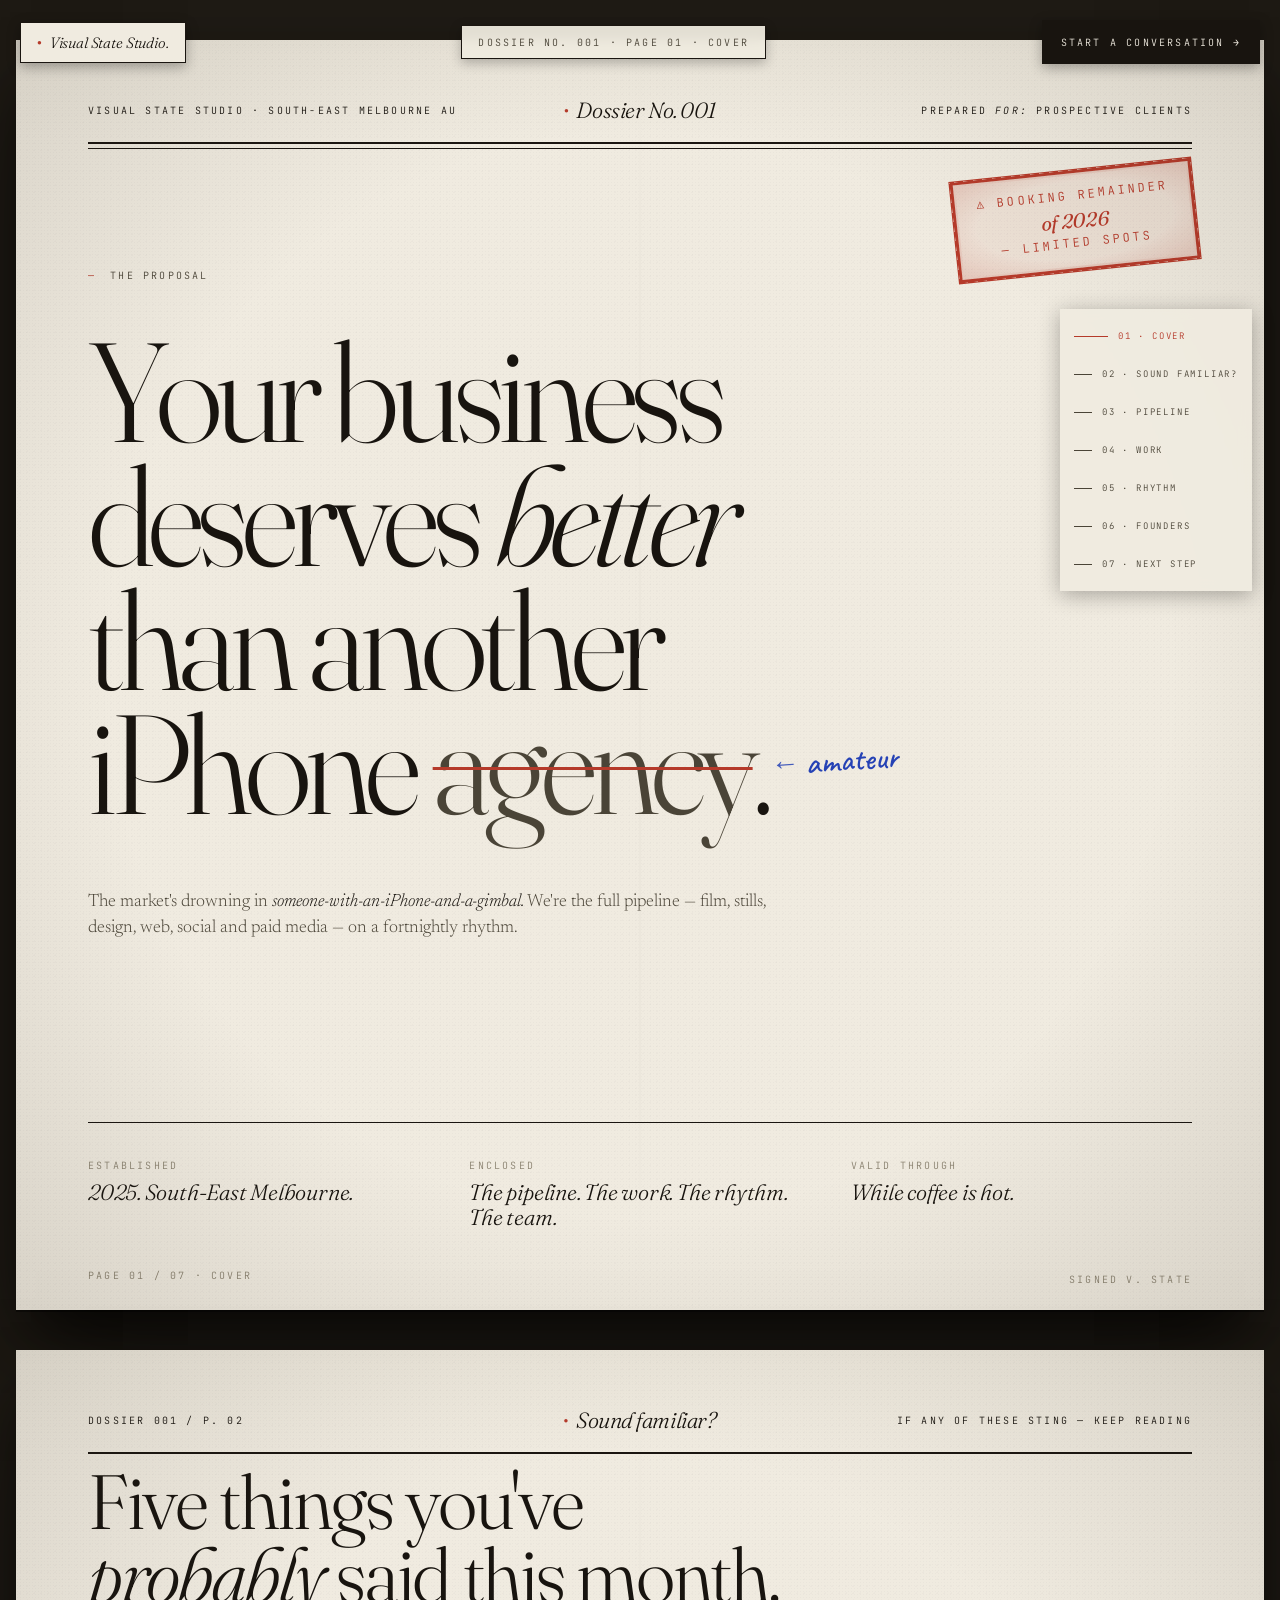
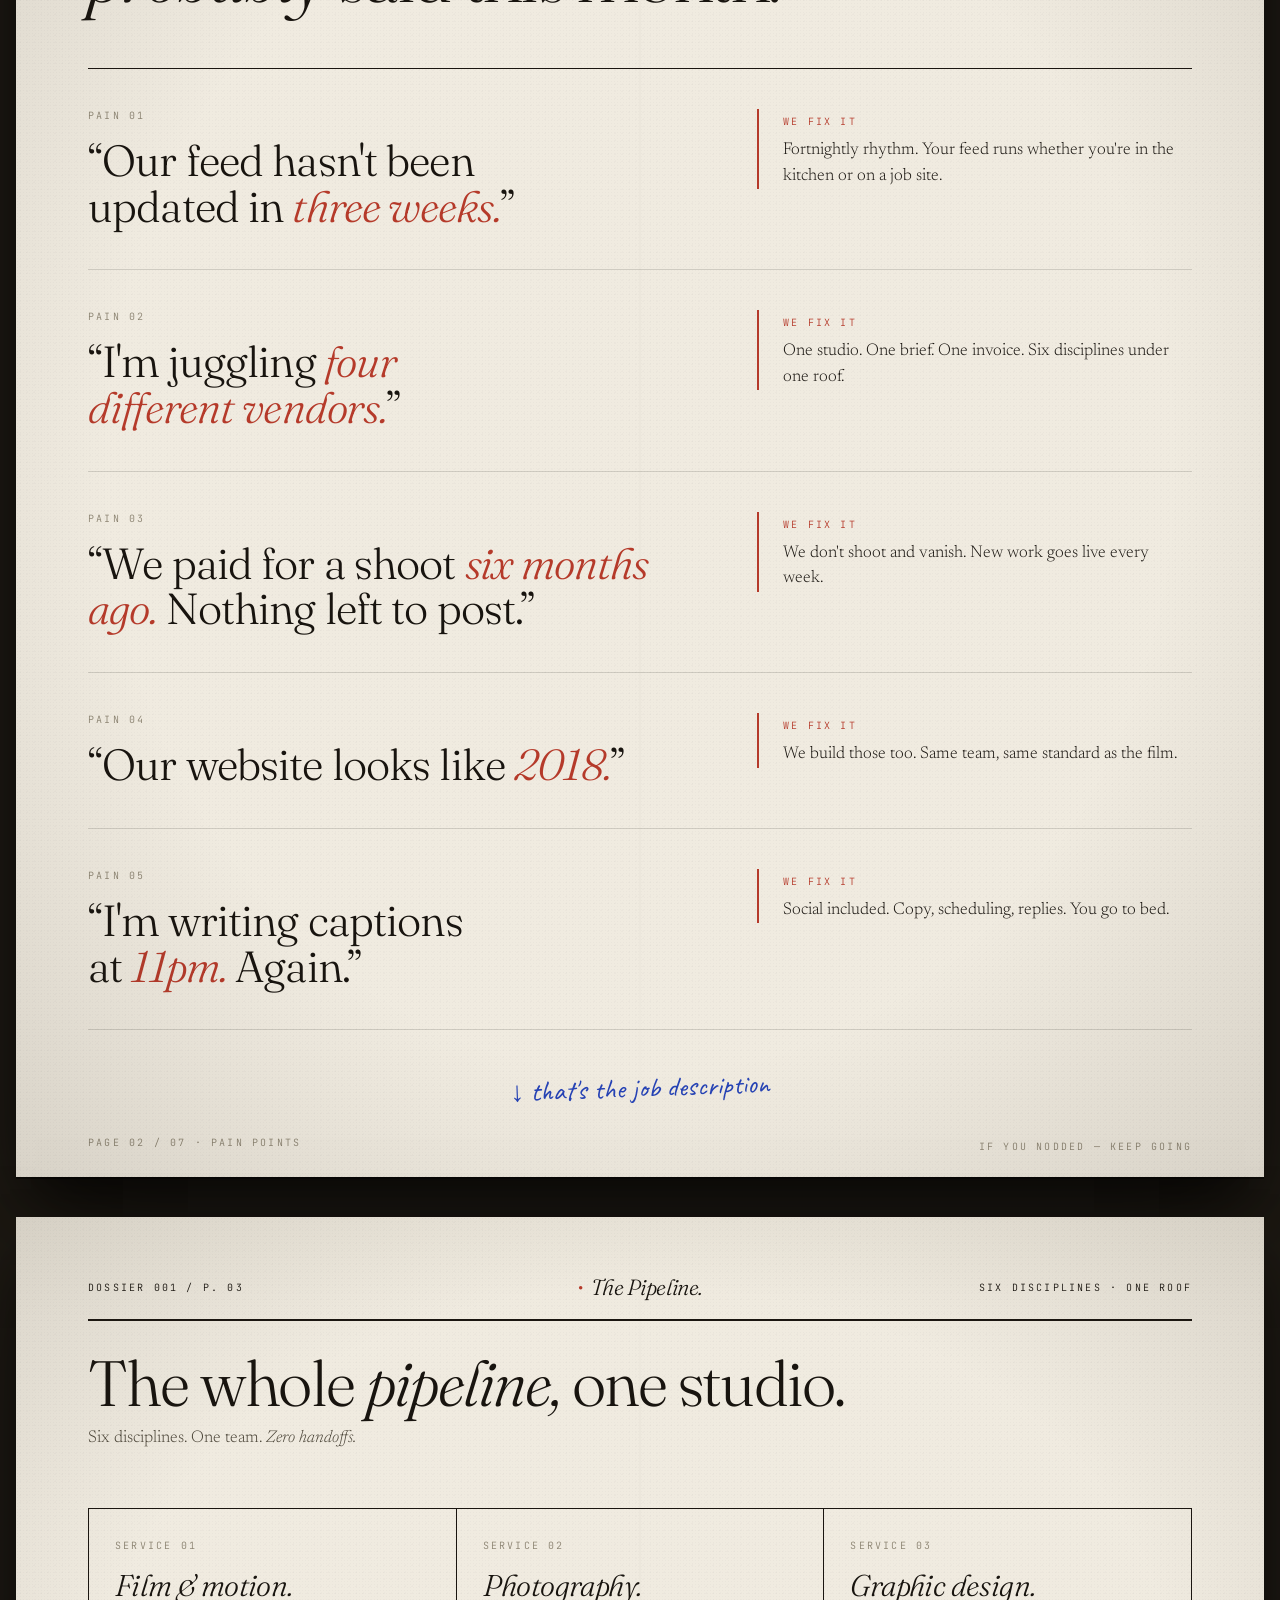
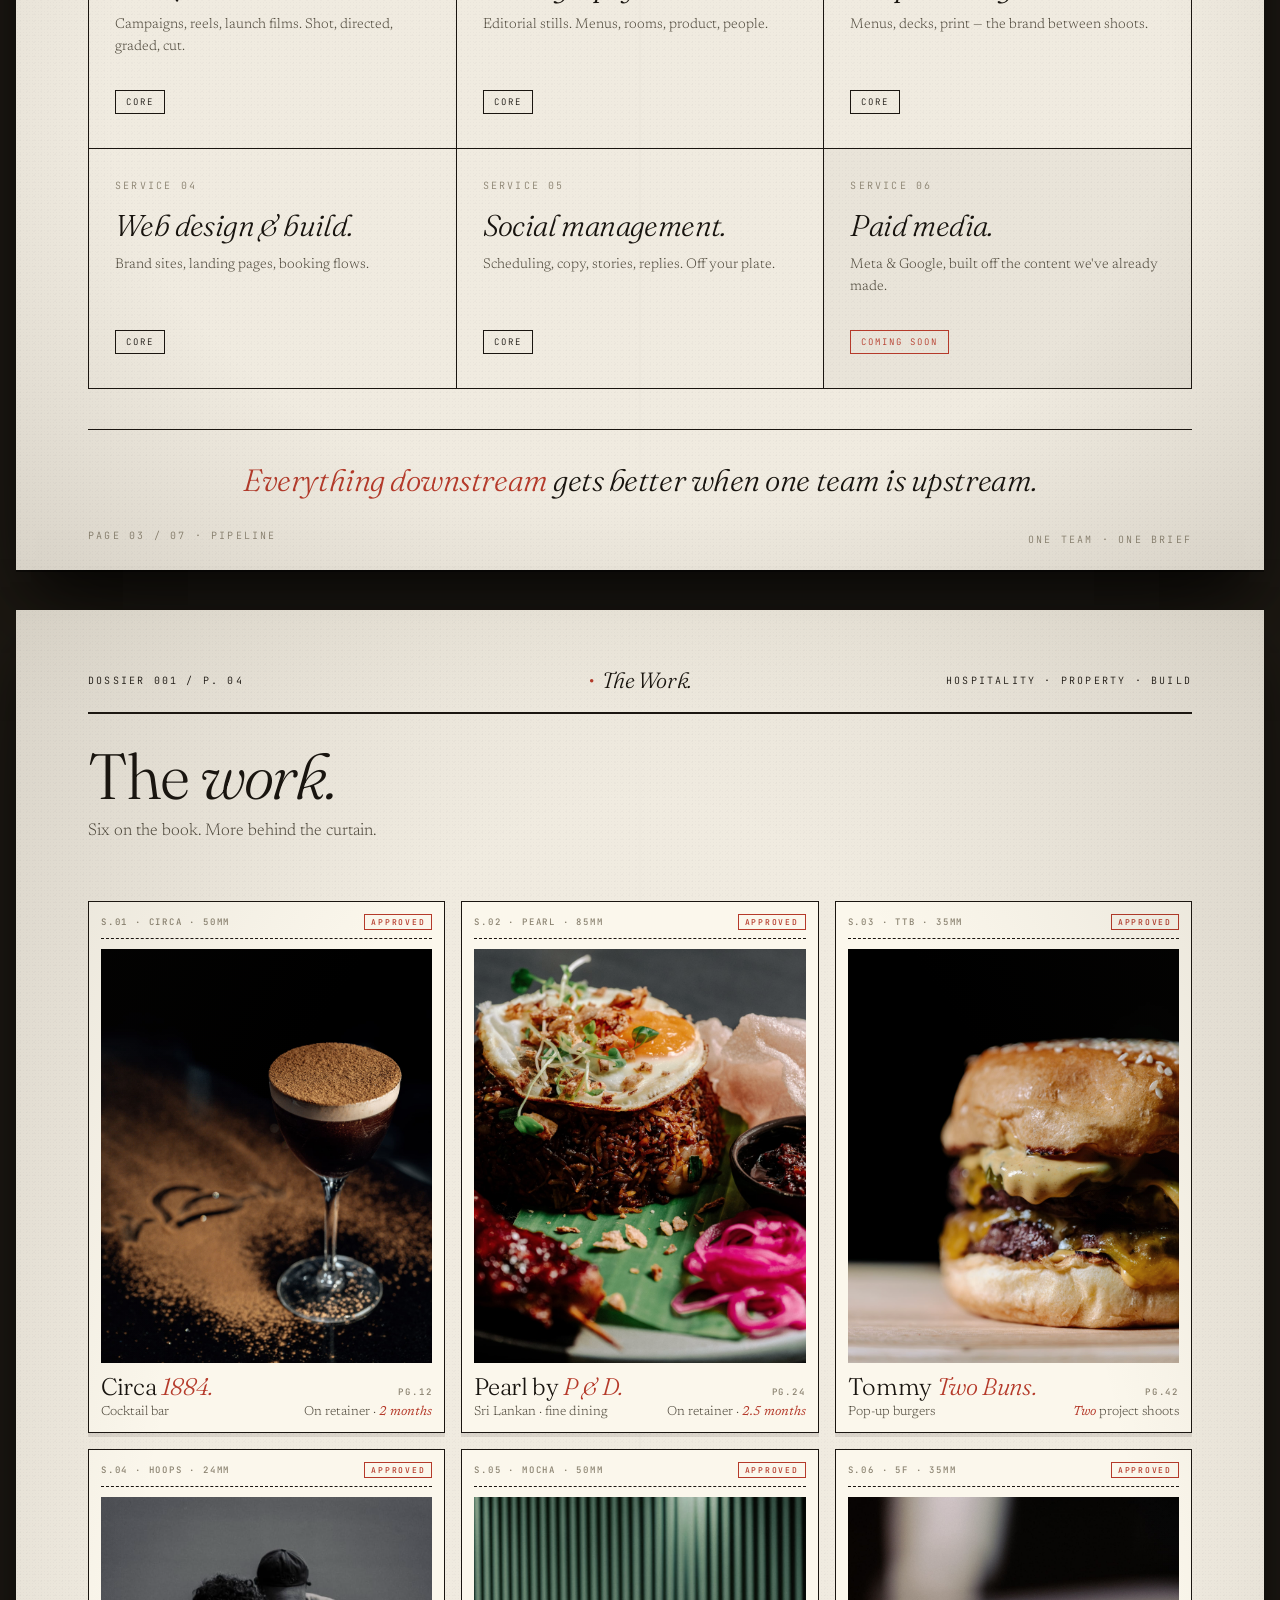
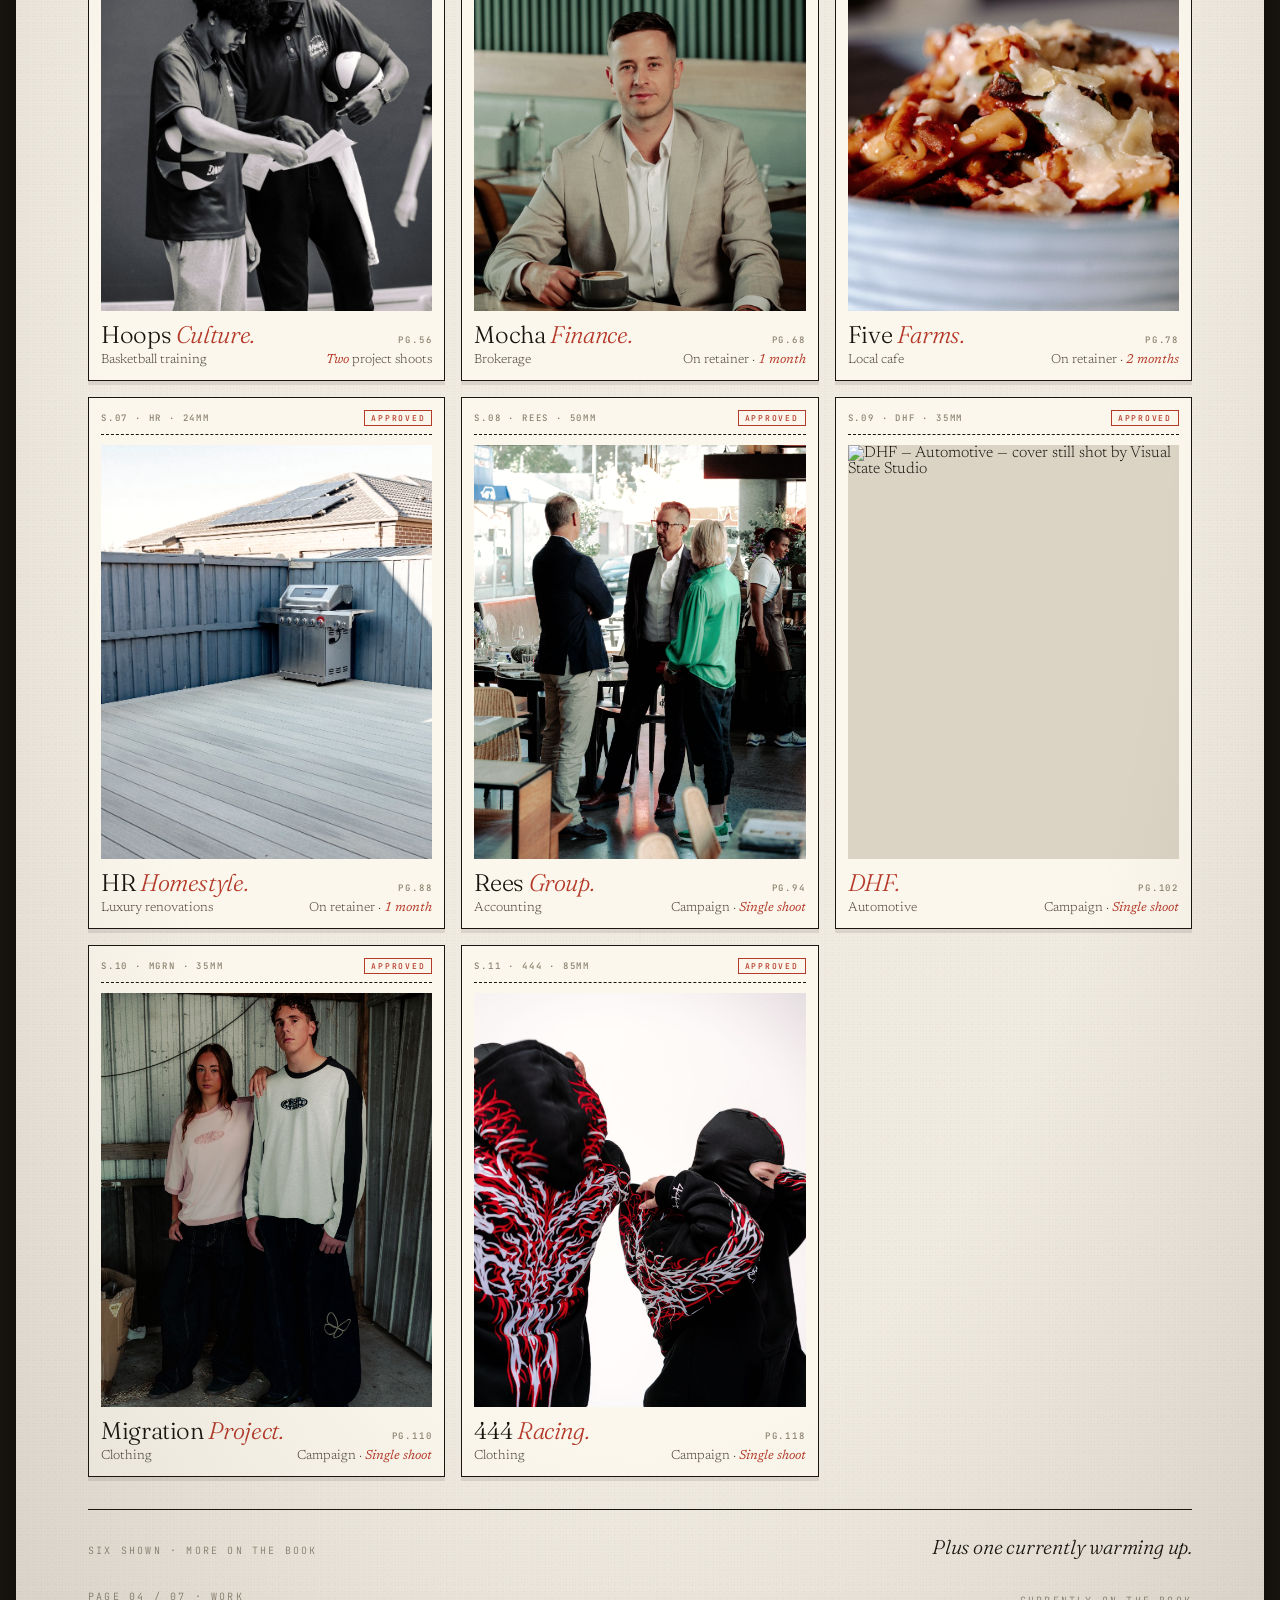
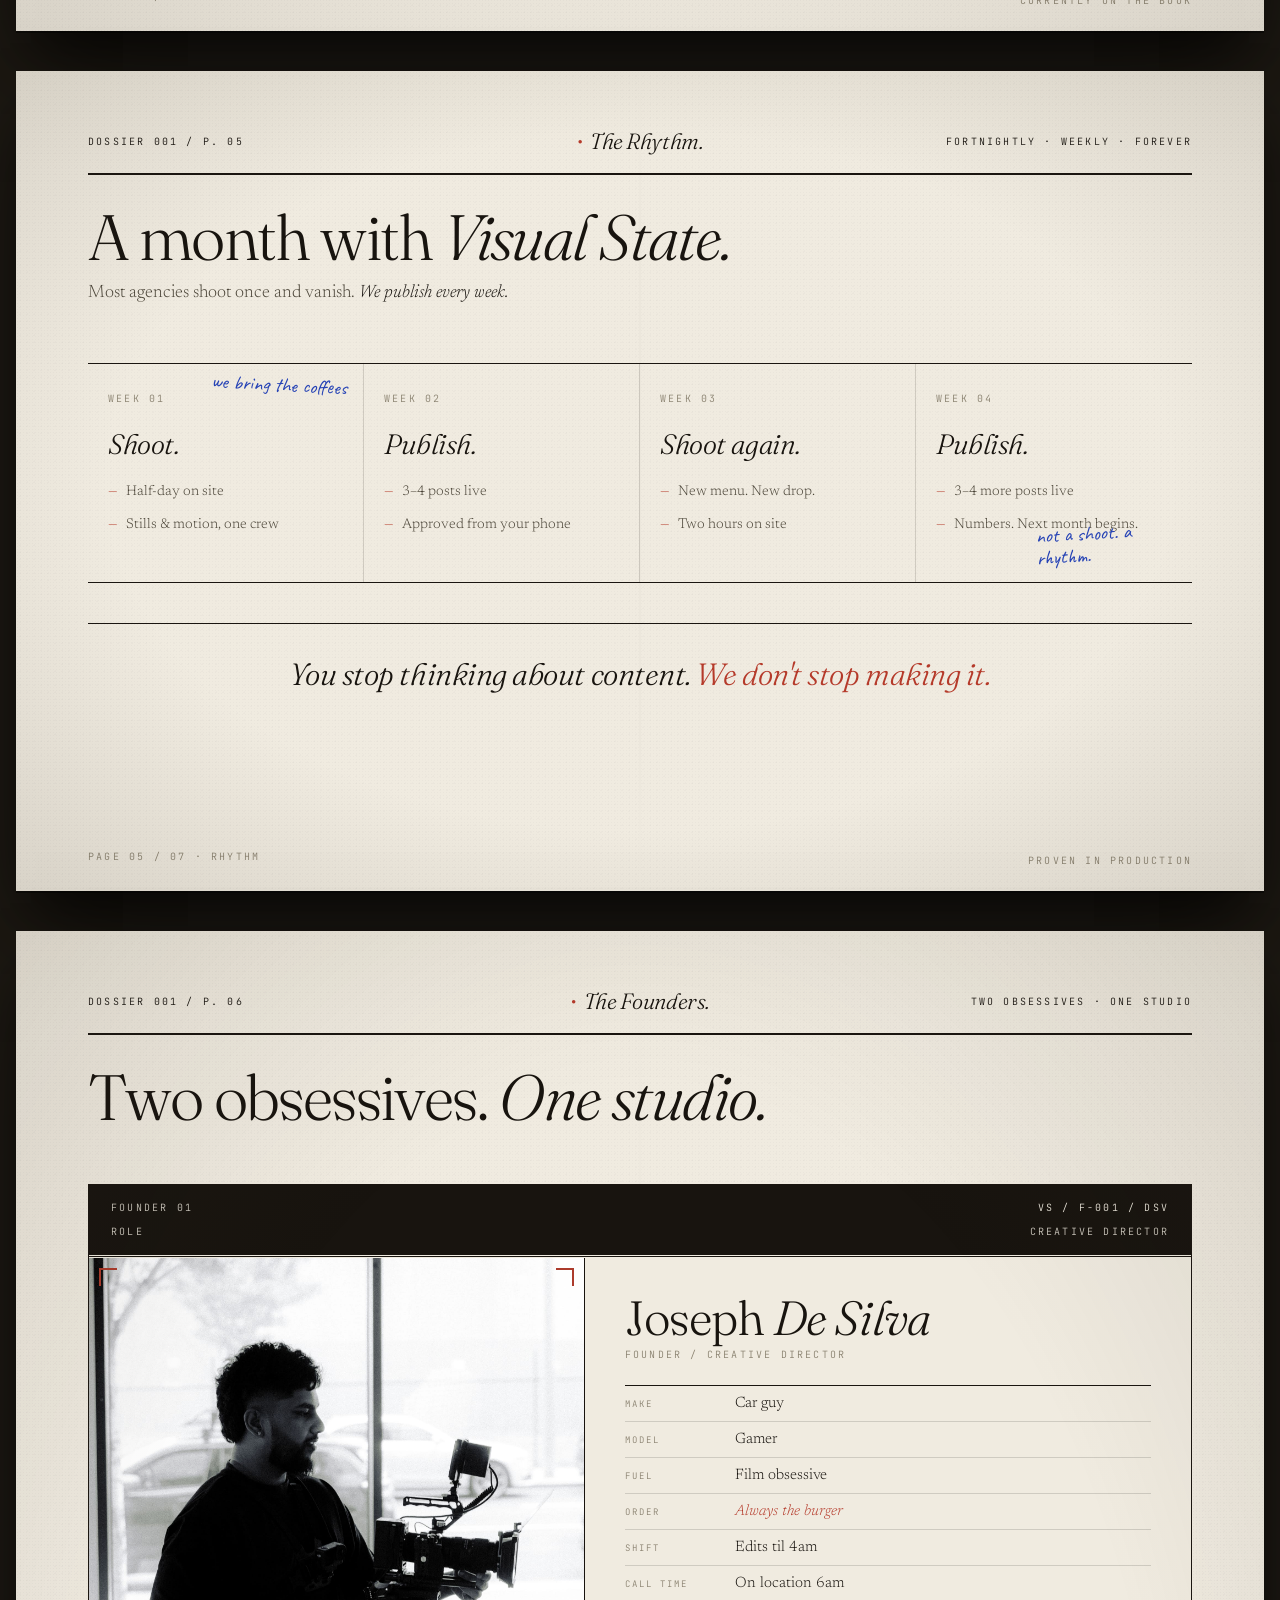
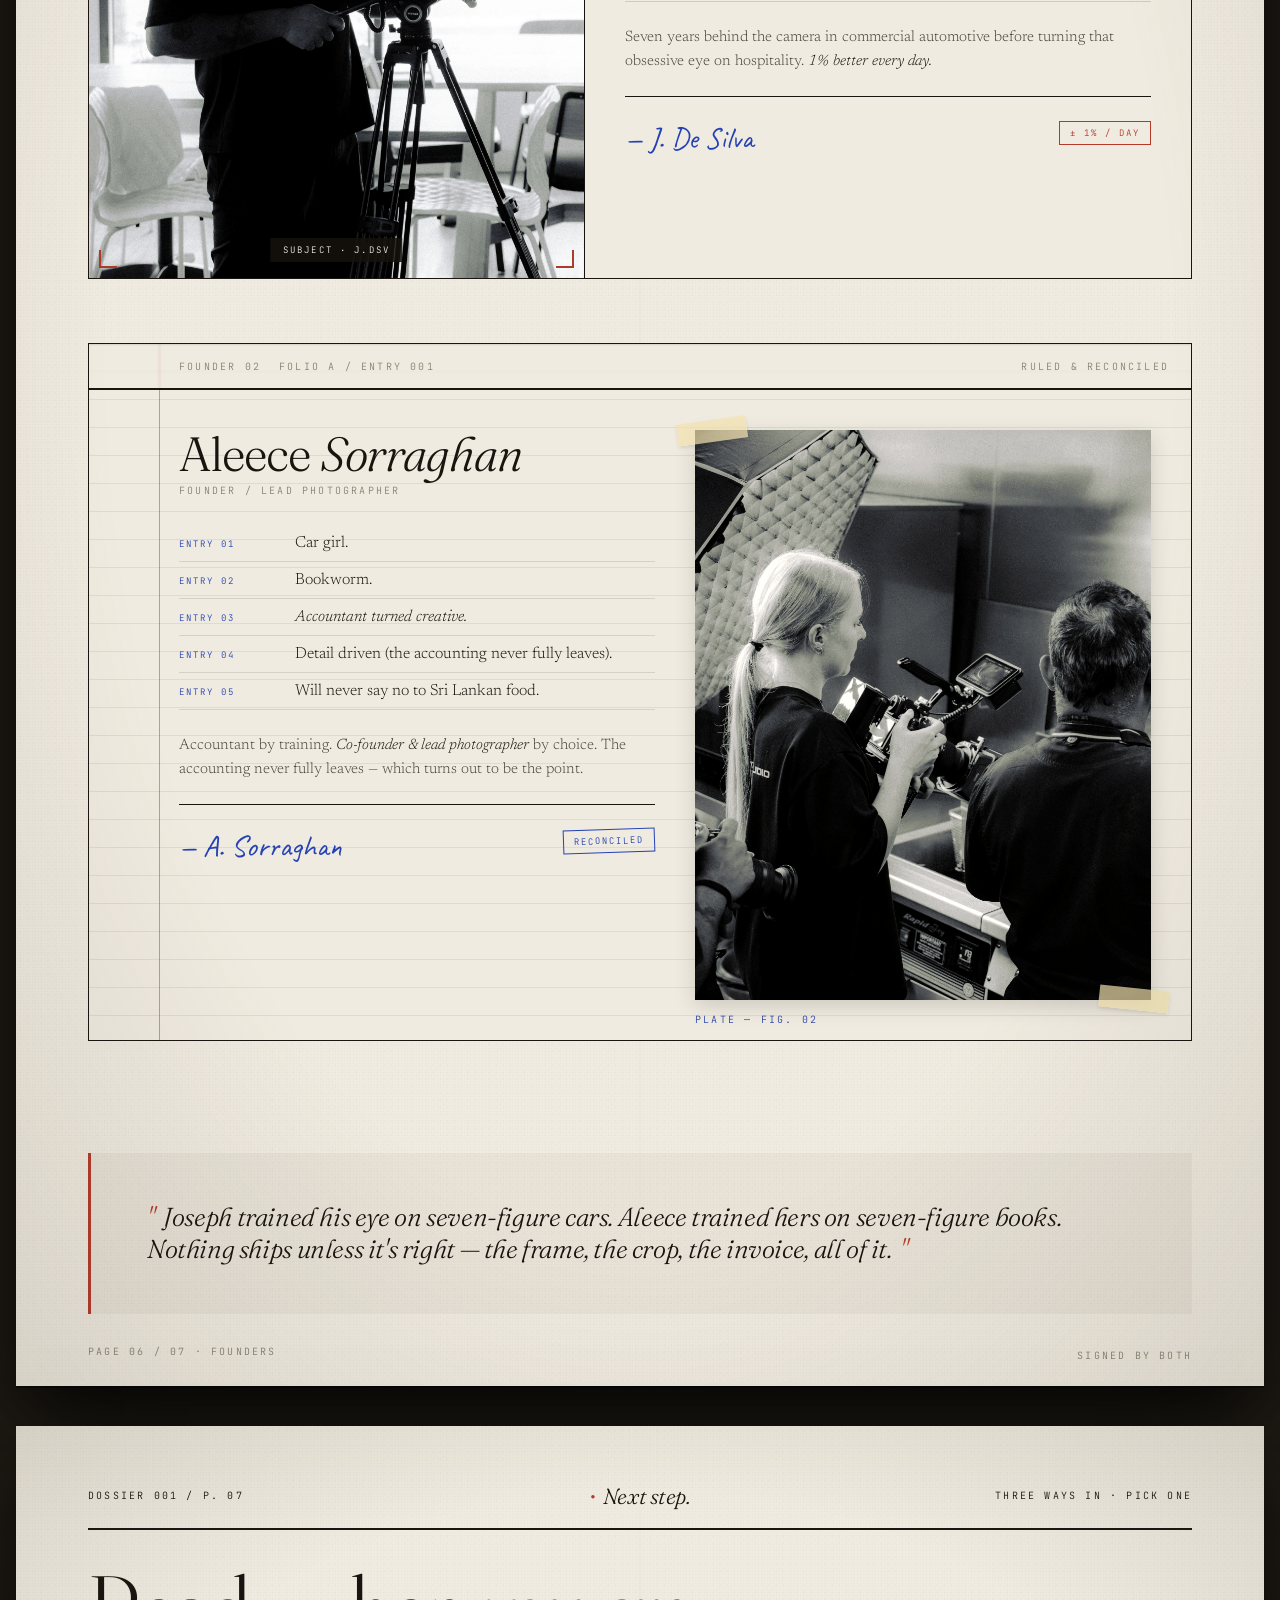
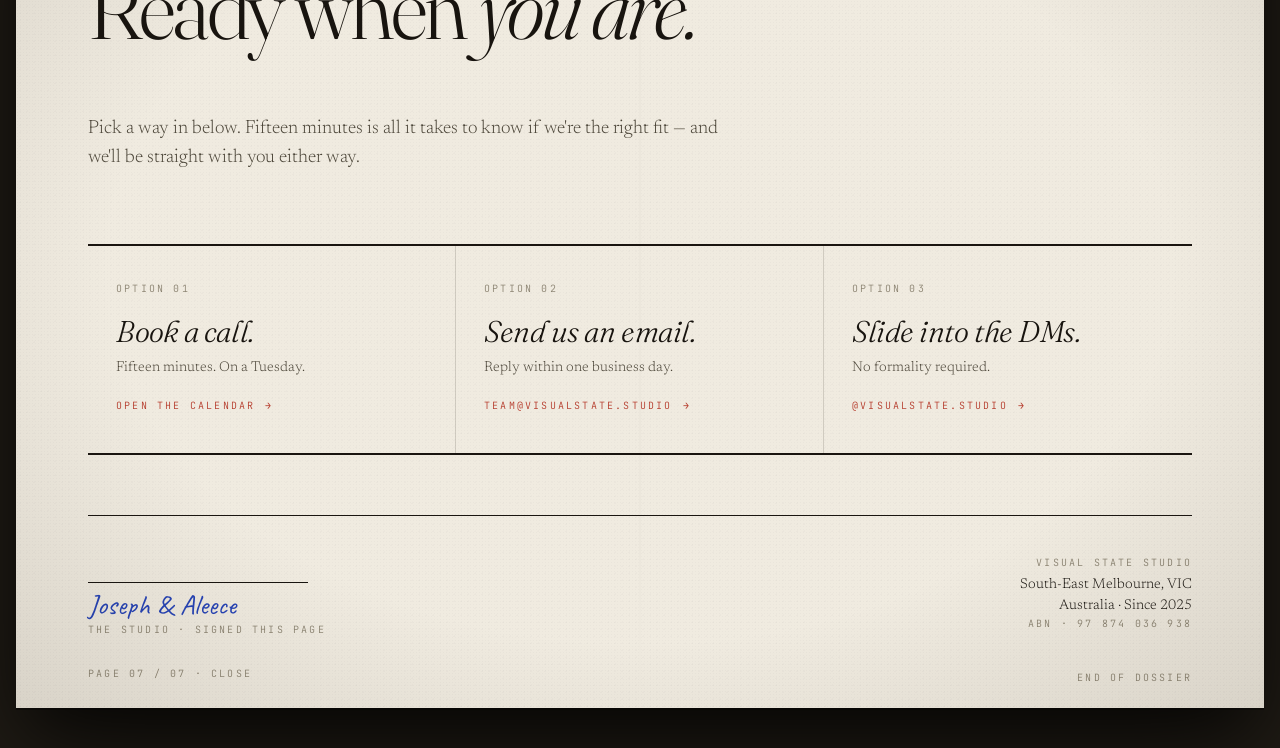
==== index.html @ cd0a31b4 "Initial commit: launch v5 dossier site Replaces old marketing site with editorial dossier concept. S" ====
<!DOCTYPE html>
<html lang="en">
<head>
<meta charset="UTF-8">
<meta name="viewport" content="width=device-width, initial-scale=1.0">
<meta name="robots" content="index, follow">
<meta name="theme-color" content="#1E1A14">

<title>Visual State Studio — the full pipeline: film, stills, design, web</title>
<meta name="description" content="South-East Melbourne studio running the full pipeline — film, stills, design, web, social and paid media — on a fortnightly rhythm. One brief, one invoice, one studio.">
<link rel="canonical" href="https://visualstate.studio/">

<!-- Open Graph -->
<meta property="og:type" content="website">
<meta property="og:url" content="https://visualstate.studio/">
<meta property="og:title" content="Visual State Studio — the full pipeline: film, stills, design, web">
<meta property="og:description" content="One studio, six disciplines, fortnightly rhythm. Film, stills, design, web, social and paid media out of South-East Melbourne.">
<meta property="og:image" content="https://visualstate.studio/assets/circa/01.jpg">
<meta property="og:site_name" content="Visual State Studio">

<!-- Twitter -->
<meta name="twitter:card" content="summary_large_image">
<meta name="twitter:title" content="Visual State Studio — the full pipeline: film, stills, design, web">
<meta name="twitter:description" content="One studio, six disciplines, fortnightly rhythm. Film, stills, design, web, social and paid media out of South-East Melbourne.">
<meta name="twitter:image" content="https://visualstate.studio/assets/circa/01.jpg">

<!-- Favicons -->
<link rel="icon" type="image/svg+xml" href="assets/favicon/favicon.svg">
<link rel="icon" type="image/x-icon" href="assets/favicon/favicon.ico">
<link rel="icon" type="image/png" sizes="16x16" href="assets/favicon/favicon-16x16.png">
<link rel="icon" type="image/png" sizes="32x32" href="assets/favicon/favicon-32x32.png">
<link rel="icon" type="image/png" sizes="48x48" href="assets/favicon/favicon-48x48.png">
<link rel="icon" type="image/png" sizes="192x192" href="assets/favicon/favicon-192x192.png">
<link rel="icon" type="image/png" sizes="512x512" href="assets/favicon/favicon-512x512.png">
<link rel="apple-touch-icon" sizes="180x180" href="assets/favicon/favicon-180x180.png">
<link rel="manifest" href="assets/favicon/site.webmanifest">

<!-- Fonts -->
<link rel="preconnect" href="https://fonts.googleapis.com">
<link rel="preconnect" href="https://fonts.gstatic.com" crossorigin>
<link rel="preload" as="style" href="https://fonts.googleapis.com/css2?family=Fraunces:ital,opsz,wght@0,9..144,300;0,9..144,400;1,9..144,300;1,9..144,400&family=Newsreader:ital,wght@0,300;0,400;1,300;1,400&family=JetBrains+Mono:wght@300;400;500&family=Caveat:wght@400;600&display=swap">
<link href="https://fonts.googleapis.com/css2?family=Fraunces:ital,opsz,wght@0,9..144,300;0,9..144,400;1,9..144,300;1,9..144,400&family=Newsreader:ital,wght@0,300;0,400;1,300;1,400&family=JetBrains+Mono:wght@300;400;500&family=Caveat:wght@400;600&display=swap" rel="stylesheet">

<!-- JSON-LD Organization -->
<script type="application/ld+json">
{
  "@context": "https://schema.org",
  "@type": "Organization",
  "name": "Visual State Studio",
  "url": "https://visualstate.studio/",
  "logo": "https://visualstate.studio/assets/favicon/favicon-512x512.png",
  "description": "Full-pipeline creative studio — film, stills, design, web, social and paid media. South-East Melbourne.",
  "foundingDate": "2025",
  "founders": [
    { "@type": "Person", "name": "Joseph De Silva" },
    { "@type": "Person", "name": "Aleece Sorraghan" }
  ],
  "address": {
    "@type": "PostalAddress",
    "addressRegion": "VIC",
    "addressCountry": "AU",
    "addressLocality": "South-East Melbourne"
  },
  "sameAs": [
    "https://instagram.com/visualstate.studio"
  ],
  "taxID": "97 874 036 938",
  "contactPoint": {
    "@type": "ContactPoint",
    "contactType": "customer service",
    "email": "team@visualstate.studio"
  }
}
</script>
<style>
:root {
  --paper: #F0EBE0;
  --paper-shadow: #D8D2C3;
  --ink: #18140F;
  --ink-soft: #4A4437;
  --muted: #8A8270;
  --rule: #1A1510;
  --stamp: #B53A2A;
  --mark: #2542B5; /* hand annotations */
  --bg: #1E1A14;
  --background: #1E1A14; /* brand-guide alias */
  --paper-raised: #FBF7EC; /* lighter variant of --paper — used for the floating work-tile surface */

  /* Motion — per Brand Guide §09 */
  --ease-out-editorial: cubic-bezier(0.2, 0.7, 0.2, 1);
  --ease-standard:      cubic-bezier(0.4, 0.0, 0.2, 1);
  --ease-in:            cubic-bezier(0.4, 0.0, 1.0, 1.0);
  --dur-instant: 80ms;
  --dur-fast:    180ms;
  --dur-base:    320ms;
  --dur-slow:    560ms;
  --dur-reveal:  900ms;
}

/* Focus states — Brand Guide §08 — 2px --mark ring at 2px offset */
a:focus-visible,
button:focus-visible,
[role="button"]:focus-visible,
input:focus-visible,
textarea:focus-visible,
select:focus-visible {
  outline: 2px solid var(--mark);
  outline-offset: 2px;
}
.nav-dots a:focus-visible,
.topbar-cta:focus-visible,
.close-card:focus-visible,
.work-tile:focus-visible,
.lightbox-close:focus-visible {
  outline: 2px solid var(--mark);
  outline-offset: 2px;
}
* { margin: 0; padding: 0; box-sizing: border-box; }
html, body {
  background: var(--bg);
  font-family: 'Newsreader', Georgia, serif;
  color: var(--ink);
  -webkit-font-smoothing: antialiased;
  font-weight: 300;
  overflow-x: hidden;
}

/* Dark leather desk background (between pages) */
body::before {
  content: '';
  position: fixed; inset: 0; z-index: -1;
  background:
    radial-gradient(ellipse at 50% 30%, #2a241a, #0d0a07 70%),
    linear-gradient(180deg, #1a1510, #0a0805);
  background-blend-mode: multiply;
}

/* ---------- TYPE ---------- */
.mono { font-family: 'JetBrains Mono', ui-monospace, monospace; font-size: 10px; letter-spacing: .22em; text-transform: uppercase; }
.disp { font-family: 'Fraunces', serif; font-weight: 300; letter-spacing: -.02em; }
.hand { font-family: 'Caveat', cursive; color: var(--mark); }
.read { font-family: 'Newsreader', serif; }
em { font-style: italic; }

/* ---------- PAGE SHELL ---------- */
.page {
  position: relative;
  max-width: 1760px;
  width: calc(100% - 32px);
  margin: 40px auto;
  min-height: calc(100vh - 80px);
  background: var(--paper);
  color: var(--ink);
  padding: 56px 72px 72px;
  box-shadow:
    0 2px 0 rgba(0,0,0,.4),
    0 30px 60px -15px rgba(0,0,0,.6),
    0 50px 100px -20px rgba(0,0,0,.5);
  overflow: hidden;
  /* paper texture */
  background-image:
    radial-gradient(rgba(24,20,15,0.025) 1px, transparent 1px),
    radial-gradient(rgba(24,20,15,0.018) 1px, transparent 1px),
    linear-gradient(180deg, rgba(216,210,195,0.15), transparent 100px);
  background-size: 3px 3px, 7px 7px, 100% 100%;
  background-position: 0 0, 1px 2px, 0 0;
}
/* fold shadow down centre */
.page::before {
  content: '';
  position: absolute; top: 0; bottom: 0;
  left: 50%; width: 1px;
  background: linear-gradient(180deg, transparent, rgba(24,20,15,.08) 20%, rgba(24,20,15,.08) 80%, transparent);
  transform: translateX(-.5px);
  pointer-events: none;
  opacity: .5;
}
/* slight corner darkening */
.page::after {
  content: '';
  position: absolute; inset: 0;
  pointer-events: none;
  background: radial-gradient(ellipse at 50% 50%, transparent 60%, rgba(48,40,28,.12));
}

/* ---------- LETTERHEAD (top of each page) ---------- */
.letterhead {
  display: grid;
  grid-template-columns: 1fr auto 1fr;
  gap: 24px;
  padding-bottom: 18px;
  border-bottom: 2px solid var(--rule);
  margin-bottom: 4px;
  align-items: center;
}
.letterhead-left, .letterhead-right { font-size: 10px; letter-spacing: .22em; text-transform: uppercase; font-family: 'JetBrains Mono', monospace; color: var(--ink); }
.letterhead-right { text-align: right; }
.letterhead-mark {
  font-family: 'Fraunces', serif;
  font-style: italic;
  font-weight: 300;
  font-size: 22px;
  letter-spacing: -.02em;
  color: var(--ink);
  white-space: nowrap;
}
.letterhead-mark::before {
  content: '●';
  color: var(--stamp);
  font-size: 8px;
  vertical-align: middle;
  margin-right: 8px;
  transform: translateY(-3px);
  display: inline-block;
}

/* double-rule under letterhead */
.page > .letterhead + .rule-thin {
  border-top: 1px solid var(--rule);
  margin-top: 4px;
  margin-bottom: 40px;
}

/* ---------- PAGE METADATA STRIP ---------- */
.meta-strip {
  display: grid;
  grid-template-columns: repeat(4, 1fr);
  gap: 32px;
  padding: 18px 0;
  border-bottom: 1px solid var(--rule);
  margin-bottom: 48px;
}
.meta-field .mono { color: var(--muted); margin-bottom: 6px; display: block; }
.meta-field .value {
  font-family: 'Newsreader', serif;
  font-size: 16px;
  line-height: 1.3;
  color: var(--ink);
}
.meta-field .value em { font-style: italic; }

/* ---------- PAGE NUMBERING (bottom corner) ---------- */
.page-number {
  position: absolute;
  bottom: 28px; left: 72px;
  font-family: 'JetBrains Mono', monospace;
  font-size: 10px;
  letter-spacing: .22em;
  color: var(--muted);
  text-transform: uppercase;
}
.page-stamp {
  position: absolute;
  bottom: 24px; right: 72px;
  font-family: 'JetBrains Mono', monospace;
  font-size: 10px;
  letter-spacing: .22em;
  color: var(--muted);
  text-transform: uppercase;
}

/* ========================================================
   PAGE 01 — COVER
   ======================================================== */
.cover {
  padding: 56px 72px 80px;
}
.cover-hero {
  padding: 80px 0 100px;
}
.cover-kicker { color: var(--ink-soft); margin-bottom: 48px; }
.cover-kicker::before {
  content: '—'; margin-right: 14px; color: var(--stamp);
}
.cover-title {
  font-family: 'Fraunces', serif;
  font-weight: 300;
  font-size: clamp(64px, 11vw, 160px);
  line-height: .88;
  letter-spacing: -.045em;
  color: var(--ink);
  text-wrap: balance;
}
.cover-title em { font-style: italic; }
.cover-title .struck {
  text-decoration: line-through;
  text-decoration-thickness: 3px;
  text-decoration-color: var(--stamp);
  color: var(--ink-soft);
  position: relative;
}
/* hand-annotation replacing "agency" — arrow points LEFT back at the struck word */
.hand-fix {
  font-family: 'Caveat', cursive;
  color: var(--mark);
  font-size: clamp(26px, 2.6vw, 48px);
  position: absolute;
  top: 50%;
  left: calc(100% + 18px);
  transform: translateY(-55%) rotate(-4deg);
  font-weight: 500;
  white-space: nowrap;
  letter-spacing: 0;
  line-height: 1;
  pointer-events: none;
  display: inline-flex;
  align-items: center;
  gap: .18em;
}
.hand-fix::before {
  content: '←';
  display: inline-block;
  font-size: .85em;
  opacity: .85;
  transform: translateY(-.05em);
}

.cover-sub {
  max-width: 700px;
  font-family: 'Newsreader', serif;
  font-size: clamp(17px, 1.4vw, 22px);
  line-height: 1.45;
  color: var(--ink-soft);
  margin-top: 64px;
  text-wrap: pretty;
}
.cover-sub em { color: var(--ink); font-style: italic; }

/* Approved stamp on cover */
.stamp {
  position: absolute;
  top: 130px; right: 68px;
  padding: 14px 22px 16px;
  border: 3px solid var(--stamp);
  color: var(--stamp);
  font-family: 'JetBrains Mono', monospace;
  font-size: 12px;
  letter-spacing: .26em;
  text-transform: uppercase;
  transform: rotate(-6deg);
  opacity: 1;
  line-height: 1.4;
  text-align: center;
  background: rgba(181,58,42,.06);
  box-shadow: 0 0 0 1px var(--stamp), inset 0 0 0 2px rgba(181,58,42,.15);
}
.stamp em {
  display: block;
  font-family: 'Fraunces', serif;
  font-style: italic;
  font-size: 20px;
  letter-spacing: -.01em;
  margin-top: 3px;
  text-transform: none;
  font-weight: 400;
}
/* paper wear under stamp */
.stamp::before {
  content: '';
  position: absolute;
  inset: 2px;
  background: radial-gradient(ellipse, transparent 60%, rgba(181,58,42,.15));
  mix-blend-mode: multiply;
  pointer-events: none;
}

/* Cover footer — three columns */
.cover-foot {
  display: grid;
  grid-template-columns: 1fr 1fr 1fr;
  gap: 40px;
  padding-top: 36px;
  border-top: 1px solid var(--rule);
  margin-top: 80px;
}
.cover-foot-field .mono { color: var(--muted); display: block; margin-bottom: 8px; }
.cover-foot-field .value { font-family: 'Fraunces', serif; font-size: 22px; line-height: 1.15; color: var(--ink); font-style: italic; font-weight: 300; letter-spacing: -.01em; }

/* ========================================================
   PAGE 02 — THE CLIENTS (table)
   ======================================================== */
.clients-heading {
  font-family: 'Fraunces', serif;
  font-weight: 300;
  font-size: clamp(36px, 5vw, 68px);
  line-height: .95;
  letter-spacing: -.025em;
  margin-bottom: 12px;
  color: var(--ink);
}
.clients-heading em { font-style: italic; }
.clients-sub {
  max-width: 620px;
  font-size: 17px;
  line-height: 1.5;
  color: var(--ink-soft);
  margin-bottom: 56px;
}

.ledger {
  width: 100%;
  border-collapse: collapse;
  font-family: 'Newsreader', serif;
}
.ledger thead th {
  font-family: 'JetBrains Mono', monospace;
  font-size: 9px;
  letter-spacing: .24em;
  text-transform: uppercase;
  color: var(--muted);
  text-align: left;
  padding: 10px 12px;
  border-bottom: 1px solid var(--rule);
  font-weight: 500;
}
.ledger thead th:last-child, .ledger tbody td:last-child { text-align: right; }
.ledger tbody tr {
  border-bottom: 1px solid rgba(24,20,15,.15);
  cursor: pointer;
  transition: background .2s;
}
.ledger tbody tr:hover { background: rgba(181,58,42,.05); }
.ledger tbody tr.open { background: rgba(181,58,42,.04); }
.ledger tbody td {
  padding: 22px 12px;
  font-size: 18px;
  vertical-align: top;
  color: var(--ink);
}
.ledger .cli-no { font-family: 'JetBrains Mono', monospace; font-size: 11px; letter-spacing: .2em; color: var(--muted); width: 60px; }
.ledger .cli-name { font-family: 'Fraunces', serif; font-size: 22px; line-height: 1.1; letter-spacing: -.015em; font-weight: 300; }
.ledger .cli-name em { font-style: italic; }
.ledger .cli-industry { color: var(--ink-soft); font-size: 15px; }
.ledger .cli-length { font-size: 15px; color: var(--ink-soft); width: 180px; }
.ledger .cli-result { font-style: italic; color: var(--ink); font-size: 16px; line-height: 1.3; }
.ledger .cli-result strong { color: var(--stamp); font-style: normal; font-weight: 400; }

/* Expanded row inside ledger */
.ledger tr.details-row {
  display: none;
  cursor: default;
}
.ledger tr.details-row.open {
  display: table-row;
}
.ledger tr.details-row:hover { background: transparent; }
.ledger tr.details-row td {
  padding: 0 12px 28px;
  border-bottom: none;
}
.ledger tr.details-row.open td { padding-top: 8px; }
.ledger tr.details-row .details-inner {
  display: grid;
  grid-template-columns: 2fr 3fr;
  gap: 40px;
  align-items: start;
  padding: 8px 0 24px;
}
.ledger .detail-copy p {
  font-size: 15px;
  line-height: 1.6;
  color: var(--ink-soft);
  margin-bottom: 14px;
}
.ledger .detail-copy p em { color: var(--ink); }
.ledger .detail-grid {
  display: grid;
  grid-template-columns: repeat(3, 1fr);
  gap: 4px;
}
.ledger .detail-grid img {
  width: 100%;
  aspect-ratio: 1;
  object-fit: cover;
  filter: saturate(.9);
}

/* ========================================================
   PAGE 03 — HOW WE WORK
   ======================================================== */
.rhythm-heading {
  font-family: 'Fraunces', serif;
  font-weight: 300;
  font-size: clamp(36px, 5vw, 68px);
  line-height: .95;
  letter-spacing: -.025em;
  margin-bottom: 12px;
  color: var(--ink);
}
.rhythm-heading em { font-style: italic; }
.rhythm-lead {
  max-width: 640px;
  font-size: 18px;
  line-height: 1.5;
  color: var(--ink-soft);
  margin-bottom: 56px;
}
.rhythm-lead em { color: var(--ink); font-style: italic; }

.rhythm-grid {
  display: grid;
  grid-template-columns: repeat(4, 1fr);
  border-top: 1px solid var(--rule);
  border-bottom: 1px solid var(--rule);
}
.rhythm-week {
  padding: 28px 20px 40px;
  border-right: 1px solid rgba(24,20,15,.15);
  position: relative;
}
.rhythm-week:last-child { border-right: 0; }
.rhythm-week .wk-no { color: var(--muted); margin-bottom: 24px; display: block; }
.rhythm-week h3 {
  font-family: 'Fraunces', serif;
  font-weight: 300;
  font-style: italic;
  font-size: 28px;
  line-height: 1.1;
  letter-spacing: -.015em;
  color: var(--ink);
  margin-bottom: 16px;
}
.rhythm-week ul { list-style: none; }
.rhythm-week li {
  font-size: 14px;
  line-height: 1.5;
  color: var(--ink-soft);
  padding: 6px 0;
  padding-left: 18px;
  position: relative;
}
.rhythm-week li::before {
  content: '—';
  position: absolute;
  left: 0;
  color: var(--stamp);
}

/* Handwritten annotation on the rhythm */
.rhythm-note {
  position: absolute;
  top: 10px; right: 16px;
  font-family: 'Caveat', cursive;
  color: var(--mark);
  font-size: 20px;
  transform: rotate(3deg);
  max-width: 140px;
  line-height: 1.1;
}

/* two-column aside after rhythm */
.rhythm-aside {
  display: grid;
  grid-template-columns: 1fr 1fr;
  gap: 64px;
  margin-top: 64px;
}
.rhythm-aside h4 { color: var(--muted); margin-bottom: 18px; font-family: 'JetBrains Mono', monospace; font-size: 10px; letter-spacing: .22em; text-transform: uppercase; font-weight: 500; }
.rhythm-aside p { font-size: 16px; line-height: 1.55; color: var(--ink); margin-bottom: 14px; }
.rhythm-aside em { font-style: italic; }

/* ========================================================
   PAGE 04 — THE STUDIO
   ======================================================== */
.studio-heading {
  font-family: 'Fraunces', serif;
  font-weight: 300;
  font-size: clamp(36px, 5vw, 68px);
  line-height: .95;
  letter-spacing: -.025em;
  margin-bottom: 56px;
  color: var(--ink);
}
.studio-heading em { font-style: italic; }

.studio-grid {
  display: grid;
  grid-template-columns: 1fr 1fr;
  gap: 60px;
}
.studio-card {
  padding: 32px 0;
  border-top: 2px solid var(--rule);
}
.studio-photo {
  aspect-ratio: 4/5;
  background: var(--paper-shadow);
  overflow: hidden;
  margin-bottom: 24px;
  filter: sepia(.08);
}
.studio-photo img { width: 100%; height: 100%; object-fit: cover; display: block; }
.studio-name {
  font-family: 'Fraunces', serif;
  font-weight: 300;
  font-size: 40px;
  line-height: 1;
  letter-spacing: -.02em;
  color: var(--ink);
  margin-bottom: 6px;
}
.studio-name em { font-style: italic; }
.studio-role { color: var(--muted); margin-bottom: 20px; display: block; }
.studio-bio { font-size: 15px; line-height: 1.6; color: var(--ink-soft); margin-bottom: 20px; }
.studio-sig {
  font-family: 'Caveat', cursive;
  color: var(--mark);
  font-size: 30px;
  line-height: 1;
  margin-top: 10px;
  display: block;
  white-space: nowrap;
}

.studio-quote {
  grid-column: 1 / -1;
  margin-top: 48px;
  padding: 48px 56px;
  background: rgba(24,20,15,.04);
  border-left: 3px solid var(--stamp);
  font-family: 'Fraunces', serif;
  font-style: italic;
  font-weight: 300;
  font-size: 26px;
  line-height: 1.25;
  letter-spacing: -.015em;
  color: var(--ink);
}
.studio-quote::before { content: '"'; margin-right: 4px; color: var(--stamp); }
.studio-quote::after { content: '"'; margin-left: 4px; color: var(--stamp); }

/* ========================================================
   PAGE 05 — NEXT STEP
   ======================================================== */
.close-heading {
  font-family: 'Fraunces', serif;
  font-weight: 300;
  font-size: clamp(48px, 7vw, 108px);
  line-height: 1.0;
  letter-spacing: -.035em;
  margin-bottom: 64px;
  color: var(--ink);
  max-width: 900px;
  text-wrap: balance;
}
.close-heading em { font-style: italic; }
.close-sub {
  max-width: 640px;
  font-size: 19px;
  line-height: 1.5;
  color: var(--ink-soft);
  margin-bottom: 72px;
}

.close-grid {
  display: grid;
  grid-template-columns: repeat(3, 1fr);
  border-top: 2px solid var(--rule);
  border-bottom: 2px solid var(--rule);
  margin-bottom: 60px;
}
.close-card {
  padding: 36px 28px 40px;
  border-right: 1px solid rgba(24,20,15,.15);
  cursor: pointer;
  transition: background .2s;
  text-decoration: none;
  color: inherit;
  display: block;
}
.close-card:last-child { border-right: 0; }
.close-card:hover { background: rgba(181,58,42,.05); }
.close-card .cc-no { color: var(--muted); margin-bottom: 20px; display: block; }
.close-card h3 {
  font-family: 'Fraunces', serif;
  font-weight: 300;
  font-style: italic;
  font-size: 30px;
  line-height: 1.1;
  color: var(--ink);
  letter-spacing: -.015em;
  margin-bottom: 10px;
}
.close-card .cc-detail {
  font-size: 14px;
  line-height: 1.5;
  color: var(--ink-soft);
  margin-bottom: 18px;
}
.close-card .cc-cta {
  font-family: 'JetBrains Mono', monospace;
  font-size: 10px;
  letter-spacing: .22em;
  text-transform: uppercase;
  color: var(--stamp);
  display: inline-flex;
  gap: 10px;
  align-items: center;
}
.close-card .cc-cta::after { content: '→'; }

.close-foot {
  display: grid;
  grid-template-columns: 1fr 1fr;
  gap: 40px;
  align-items: end;
  padding-top: 40px;
  border-top: 1px solid var(--rule);
}
.close-foot .sig-block { text-align: left; }
.close-foot .sig-line {
  height: 1px; background: var(--ink); margin-bottom: 8px; max-width: 220px;
}
.close-foot .sig-name { font-family: 'Caveat', cursive; color: var(--mark); font-size: 28px; line-height: 1; margin-bottom: 4px; }
.close-foot .sig-title { color: var(--muted); font-family: 'JetBrains Mono', monospace; font-size: 10px; letter-spacing: .22em; text-transform: uppercase; }
.close-foot .address { text-align: right; }
.close-foot .address .mono { color: var(--muted); margin-bottom: 6px; display: block; }
.close-foot .address p { font-size: 14px; line-height: 1.5; color: var(--ink); }

/* ========================================================
   PAGE — PAIN POINTS
   ======================================================== */
.pains-heading {
  font-family: 'Fraunces', serif;
  font-weight: 300;
  font-size: clamp(40px, 6vw, 88px);
  line-height: .95;
  letter-spacing: -.03em;
  margin: 12px 0 56px;
  color: var(--ink);
  max-width: 900px;
  text-wrap: balance;
}
.pains-heading em { font-style: italic; }

.pains-list {
  border-top: 1px solid var(--rule);
}
.pain {
  display: grid;
  grid-template-columns: 1.4fr 1fr;
  gap: 60px;
  padding: 40px 0;
  border-bottom: 1px solid rgba(24,20,15,.15);
  align-items: start;
  position: relative;
}
.pain-problem { position: relative; }
.pain-no { color: var(--muted); display: block; margin-bottom: 16px; }
.pain-quote {
  font-family: 'Fraunces', serif;
  font-weight: 300;
  font-size: clamp(26px, 3.4vw, 48px);
  line-height: 1.05;
  letter-spacing: -.02em;
  color: var(--ink);
  text-wrap: balance;
}
.pain-quote em { font-style: italic; color: var(--stamp); }
.pain-fix {
  padding-top: 6px;
  border-left: 2px solid var(--stamp);
  padding-left: 24px;
}
.pain-fix .mono { color: var(--stamp); display: block; margin-bottom: 10px; }
.pain-fix p {
  font-family: 'Newsreader', serif;
  font-size: 17px;
  line-height: 1.5;
  color: var(--ink);
}
.pains-kicker {
  margin-top: 40px;
  text-align: center;
}
.pains-hand {
  font-size: 28px;
  display: inline-block;
  transform: rotate(-2deg);
}

/* ========================================================
   PAGE — CLIENTS (talent-folio reel cards)
   ======================================================== */
.work-grid {
  display: grid;
  grid-template-columns: repeat(3, 1fr);
  gap: 16px;
  margin-top: 16px;
}
.work-tile {
  background: var(--paper-raised);
  border: 1px solid var(--rule);
  padding: 12px 12px 14px;
  box-shadow: 0 4px 0 rgba(20,17,13,.1);
  cursor: pointer;
  transition: transform .2s, box-shadow .2s;
  text-decoration: none;
  color: var(--ink);
  display: flex;
  flex-direction: column;
  position: relative;
}
.work-tile:hover { transform: translateY(-2px); box-shadow: 0 6px 0 rgba(20,17,13,.15); }

.work-tile .wt-slate {
  display: grid;
  grid-template-columns: 1fr auto;
  gap: 10px;
  align-items: center;
  padding-bottom: 8px;
  margin-bottom: 10px;
  border-bottom: 1px dashed var(--rule);
  font-family: 'JetBrains Mono', monospace;
  font-size: 9px;
  letter-spacing: .2em;
  text-transform: uppercase;
  font-weight: 500;
  color: var(--muted);
}
.work-tile .wt-slate .wt-stamp-mini {
  color: var(--stamp);
  border: 1px solid var(--stamp);
  padding: 2px 6px;
  font-size: 8px;
  letter-spacing: .22em;
}

.work-tile .wt-ph {
  position: relative;
  aspect-ratio: 4/5;
  overflow: hidden;
  background: var(--paper-shadow);
  filter: sepia(.05) saturate(.95);
}
.work-tile .wt-ph img {
  width: 100%;
  height: 100%;
  object-fit: cover;
  transition: transform 1s cubic-bezier(.16,1,.3,1);
  display: block;
}
.work-tile:hover .wt-ph img { transform: scale(1.04); }

/* Expand hint that fades in on hover */
.work-tile .wt-expand {
  position: absolute;
  bottom: 10px; right: 10px;
  background: rgba(24,20,15,.88);
  color: var(--paper);
  padding: 6px 10px;
  font-family: 'JetBrains Mono', monospace;
  font-size: 9px;
  letter-spacing: .22em;
  text-transform: uppercase;
  opacity: 0;
  transform: translateY(6px);
  transition: opacity .3s, transform .3s;
  pointer-events: none;
}
.work-tile:hover .wt-expand { opacity: 1; transform: none; }

.work-tile .wt-info {
  padding-top: 12px;
  display: grid;
  grid-template-columns: 1fr auto;
  gap: 8px;
  align-items: baseline;
}
.work-tile .wt-info .wt-name {
  font-family: 'Fraunces', serif;
  font-weight: 300;
  font-size: 24px;
  letter-spacing: -.015em;
  line-height: 1;
  color: var(--ink);
}
.work-tile .wt-info .wt-name em { font-style: italic; color: var(--stamp); }
.work-tile .wt-info .wt-pg {
  font-family: 'JetBrains Mono', monospace;
  font-size: 9px;
  letter-spacing: .2em;
  color: var(--muted);
  font-weight: 500;
}
.work-tile .wt-row2 {
  margin-top: 6px;
  display: flex;
  justify-content: space-between;
  font-family: 'Newsreader', serif;
  font-size: 13px;
  color: var(--ink-soft);
  gap: 12px;
}
.work-tile .wt-row2 strong { color: var(--stamp); font-weight: 400; font-style: italic; }

.work-foot {
  margin-top: 32px;
  padding-top: 24px;
  border-top: 1px solid var(--rule);
  display: flex;
  justify-content: space-between;
  align-items: baseline;
  font-family: 'JetBrains Mono', monospace;
  font-size: 10px;
  letter-spacing: .22em;
  text-transform: uppercase;
  color: var(--muted);
}
.work-foot em { font-family: 'Fraunces', serif; font-style: italic; font-size: 20px; letter-spacing: -.01em; color: var(--ink); text-transform: none; }

/* ========================================================
   CLIENT LIGHTBOX / EXPANDED VIEW
   ======================================================== */
.lightbox {
  position: fixed;
  inset: 0;
  z-index: 100;
  background: rgba(10,8,5,.92);
  backdrop-filter: blur(10px);
  display: none;
  overflow-y: auto;
  padding: 40px 20px;
}
.lightbox.open { display: block; animation: lbIn .3s ease; }
@keyframes lbIn { from { opacity: 0; } to { opacity: 1; } }

.lightbox-inner {
  max-width: 1180px;
  width: calc(100% - 20px);
  margin: 0 auto;
  background: var(--paper);
  color: var(--ink);
  padding: 56px 64px 72px;
  box-shadow: 0 40px 80px rgba(0,0,0,.6);
  position: relative;
  background-image:
    radial-gradient(rgba(24,20,15,0.025) 1px, transparent 1px),
    radial-gradient(rgba(24,20,15,0.018) 1px, transparent 1px);
  background-size: 3px 3px, 7px 7px;
  animation: lbUp .4s ease;
}
@keyframes lbUp { from { transform: translateY(20px); } to { transform: none; } }

.lightbox-close {
  position: absolute;
  top: 24px; right: 24px;
  width: 44px; height: 44px;
  border: 1px solid var(--rule);
  background: transparent;
  cursor: pointer;
  font-family: 'JetBrains Mono', monospace;
  font-size: 14px;
  color: var(--ink);
  transition: background .2s, color .2s;
  display: flex;
  align-items: center;
  justify-content: center;
}
.lightbox-close:hover { background: var(--ink); color: var(--paper); }

.lb-head {
  display: grid;
  grid-template-columns: 1fr auto;
  gap: 24px;
  padding-bottom: 24px;
  border-bottom: 2px solid var(--rule);
  margin-bottom: 40px;
  align-items: end;
}
.lb-head .lb-title {
  font-family: 'Fraunces', serif;
  font-weight: 300;
  font-size: clamp(44px, 5vw, 72px);
  line-height: 1;
  letter-spacing: -.025em;
  color: var(--ink);
}
.lb-head .lb-title em { font-style: italic; color: var(--stamp); }
.lb-head .lb-kicker { color: var(--muted); font-family: 'JetBrains Mono', monospace; font-size: 10px; letter-spacing: .22em; text-transform: uppercase; margin-bottom: 10px; display: block; }

.lb-meta {
  display: flex;
  flex-direction: column;
  gap: 8px;
  align-items: flex-end;
  text-align: right;
}
.lb-meta .mono { color: var(--muted); font-family: 'JetBrains Mono', monospace; font-size: 10px; letter-spacing: .22em; text-transform: uppercase; }
.lb-meta .val { font-family: 'Fraunces', serif; font-style: italic; font-size: 22px; color: var(--ink); letter-spacing: -.01em; line-height: 1.1; }
.lb-meta .val strong { color: var(--stamp); font-style: normal; font-weight: 400; }

.lb-gallery {
  column-count: 3;
  column-gap: 10px;
}
.lb-gallery .lb-shot {
  break-inside: avoid;
  margin: 0 0 10px;
  background: var(--paper-shadow);
  position: relative;
  display: block;
  overflow: hidden;
}
.lb-gallery .lb-shot img {
  width: 100%;
  height: auto;
  display: block;
}
/* Size classes no longer change layout — kept for backward-compat; first image still reads as hero visually by position */
.lb-gallery .lb-shot.s-hero,
.lb-gallery .lb-shot.s-tall,
.lb-gallery .lb-shot.s-wide,
.lb-gallery .lb-shot.s-reg { grid-column: auto; grid-row: auto; }

.lb-foot {
  margin-top: 40px;
  padding-top: 20px;
  border-top: 1px solid var(--rule);
  display: flex;
  justify-content: space-between;
  align-items: baseline;
  font-family: 'JetBrains Mono', monospace;
  font-size: 10px;
  letter-spacing: .22em;
  text-transform: uppercase;
  color: var(--muted);
}
.lb-foot em {
  font-family: 'Fraunces', serif;
  font-style: italic;
  font-size: 18px;
  color: var(--ink);
  text-transform: none;
  letter-spacing: -.01em;
}

/* Prevent page scroll when lightbox open */
body.lb-open { overflow: hidden; }

/* Pipeline closer (shared copy line) */
.pipeline-closer {
  margin-top: 40px;
  font-family: 'Fraunces', serif;
  font-weight: 300;
  font-size: clamp(22px, 2.4vw, 32px);
  line-height: 1.2;
  letter-spacing: -.015em;
  color: var(--ink);
  font-style: italic;
  text-align: center;
  padding-top: 32px;
  border-top: 1px solid var(--rule);
}
.pipeline-closer em { color: var(--stamp); font-style: italic; }

/* ========================================================
   PAGE 02 — PIPELINE
   ======================================================== */
.pipeline-grid {
  display: grid;
  grid-template-columns: repeat(3, 1fr);
  border-top: 1px solid var(--rule);
  border-left: 1px solid var(--rule);
  margin-top: 8px;
}
.pipeline-tile {
  padding: 30px 26px 34px;
  border-right: 1px solid var(--rule);
  border-bottom: 1px solid var(--rule);
  position: relative;
  min-height: 240px;
  background: transparent;
  display: flex;
  flex-direction: column;
}
.pipeline-tile .pt-no { color: var(--muted); margin-bottom: 18px; display: block; }
.pipeline-tile h3 {
  font-family: 'Fraunces', serif;
  font-weight: 300;
  font-style: italic;
  font-size: 30px;
  line-height: 1.05;
  letter-spacing: -.02em;
  color: var(--ink);
  margin-bottom: 14px;
}
.pipeline-tile p {
  font-size: 14px;
  line-height: 1.55;
  color: var(--ink-soft);
  flex: 1;
}
.pipeline-tile .pt-tag {
  display: inline-block;
  font-family: 'JetBrains Mono', monospace;
  font-size: 9px;
  letter-spacing: .22em;
  text-transform: uppercase;
  padding: 5px 10px;
  border: 1px solid var(--rule);
  color: var(--ink);
  margin-top: 16px;
  width: fit-content;
}
.pipeline-tile--soon { background: rgba(24,20,15,.03); }
.pipeline-tile .pt-tag--soon { color: var(--stamp); border-color: var(--stamp); }

/* ========================================================
   PAGE 05 — FOUNDERS (custom per founder)
   ======================================================== */
.founders-wrap { display: flex; flex-direction: column; gap: 64px; }

/* ---------- JOSEPH: Technical spec / car-guy / camera card ---------- */
.founder--joseph {
  background:
    repeating-linear-gradient(0deg, transparent 0 23px, rgba(24,20,15,.06) 23px 24px),
    var(--paper);
  border: 1px solid var(--rule);
  position: relative;
  padding: 0;
}
.founder-j-slate {
  background: var(--ink);
  color: var(--paper);
  padding: 16px 22px;
  display: flex;
  flex-direction: column;
  gap: 10px;
  border-bottom: 3px double var(--paper);
}
.founder-j-slate-row {
  display: flex;
  justify-content: space-between;
  align-items: center;
  gap: 24px;
  min-height: 14px;
  line-height: 1.4;
}
.founder-j-slate-row .mono { color: var(--paper); opacity: .85; font-size: 10px; }
.founder-j-slate-row:first-child .mono:last-child { opacity: 1; }

.founder-j-main {
  display: grid;
  grid-template-columns: 0.9fr 1.1fr;
  gap: 0;
}
.founder-j-photo {
  position: relative;
  aspect-ratio: 4/5;
  background: var(--paper-shadow);
  overflow: hidden;
  border-right: 1px solid var(--rule);
  filter: contrast(1.02) saturate(.9);
}
.founder-j-photo img {
  width: 100%; height: 100%; object-fit: cover; display: block;
}
/* corner crop marks */
.founder-j-corner {
  position: absolute;
  width: 18px; height: 18px;
  border: 2px solid var(--stamp);
}
.founder-j-corner.tl { top: 10px; left: 10px; border-right: 0; border-bottom: 0; }
.founder-j-corner.tr { top: 10px; right: 10px; border-left: 0; border-bottom: 0; }
.founder-j-corner.bl { bottom: 10px; left: 10px; border-right: 0; border-top: 0; }
.founder-j-corner.br { bottom: 10px; right: 10px; border-left: 0; border-top: 0; }
.founder-j-label {
  position: absolute;
  bottom: 16px; left: 50%;
  transform: translateX(-50%);
  background: rgba(24,20,15,.85);
  color: var(--paper);
  padding: 6px 12px;
  font-size: 9px;
  letter-spacing: .24em;
}
.founder-j-body {
  padding: 36px 40px 40px;
  position: relative;
  background: var(--paper);
}
.founder-j-name {
  font-family: 'Fraunces', serif;
  font-weight: 300;
  font-size: 48px;
  line-height: 1;
  letter-spacing: -.02em;
  color: var(--ink);
  margin-bottom: 6px;
}
.founder-j-name em { font-style: italic; }
.founder-j-role { color: var(--muted); display: block; margin-bottom: 24px; }

.founder-j-specs {
  list-style: none;
  border-top: 1px solid var(--rule);
  margin-bottom: 24px;
}
.founder-j-specs li {
  display: grid;
  grid-template-columns: 90px 1fr;
  gap: 20px;
  padding: 10px 0;
  border-bottom: 1px solid rgba(24,20,15,.15);
  align-items: baseline;
}
.founder-j-specs li .mono { color: var(--muted); font-size: 9px; }
.founder-j-specs li span:last-child {
  font-family: 'Newsreader', serif;
  font-size: 15px;
  color: var(--ink);
}
.founder-j-specs li em { font-style: italic; color: var(--stamp); }

.founder-j-bio {
  font-size: 15px;
  line-height: 1.6;
  color: var(--ink-soft);
  margin-bottom: 22px;
}
.founder-j-bio em { font-style: italic; color: var(--ink); }

.founder-j-foot {
  display: flex;
  justify-content: space-between;
  align-items: center;
  padding-top: 16px;
  border-top: 1px solid var(--rule);
}
.founder-j-stamp {
  padding: 5px 10px;
  border: 1px solid var(--stamp);
  color: var(--stamp);
  font-size: 9px;
  letter-spacing: .22em;
}

/* ---------- ALEECE: Ruled ledger / accountant's book card ---------- */
.founder--aleece {
  background:
    repeating-linear-gradient(180deg,
      transparent 0 27px,
      rgba(37,66,181,.1) 27px 28px),
    linear-gradient(90deg,
      var(--paper) 0,
      var(--paper) 70px,
      rgba(181,58,42,.5) 70px,
      rgba(181,58,42,.5) 71px,
      var(--paper) 71px);
  border: 1px solid var(--rule);
  position: relative;
  padding: 0;
}
.founder-a-header {
  padding: 14px 22px 14px 90px;
  border-bottom: 2px solid var(--rule);
  display: flex;
  justify-content: space-between;
  align-items: center;
  background: rgba(240, 235, 224, .6);
  backdrop-filter: blur(1px);
}
.founder-a-header-left {
  display: flex;
  gap: 18px;
}
.founder-a-header .mono { color: var(--muted); font-size: 10px; }

.founder-a-main {
  display: grid;
  grid-template-columns: 1.1fr 0.9fr;
  gap: 0;
}
.founder-a-body {
  padding: 40px 40px 40px 90px;
  position: relative;
}
.founder-a-name {
  font-family: 'Fraunces', serif;
  font-weight: 300;
  font-size: 48px;
  line-height: 1;
  letter-spacing: -.02em;
  color: var(--ink);
  margin-bottom: 6px;
}
.founder-a-name em { font-style: italic; }
.founder-a-role { color: var(--muted); display: block; margin-bottom: 28px; }

.founder-a-entries {
  margin-bottom: 24px;
}
.founder-a-entry {
  display: grid;
  grid-template-columns: 100px 1fr;
  gap: 16px;
  padding: 10px 0;
  border-bottom: 1px solid rgba(24,20,15,.12);
  align-items: baseline;
}
.founder-a-entry .mono { color: var(--mark); font-size: 9px; }
.founder-a-entry span:last-child {
  font-family: 'Newsreader', serif;
  font-size: 16px;
  color: var(--ink);
}
.founder-a-entry em { font-style: italic; }

.founder-a-bio {
  font-size: 15px;
  line-height: 1.6;
  color: var(--ink-soft);
  margin-bottom: 22px;
}
.founder-a-bio em { font-style: italic; color: var(--ink); }

.founder-a-foot {
  display: flex;
  justify-content: space-between;
  align-items: center;
  padding-top: 16px;
  border-top: 1px solid var(--rule);
}
.founder-a-stamp {
  padding: 5px 10px;
  border: 1px solid var(--mark);
  color: var(--mark);
  font-size: 9px;
  letter-spacing: .22em;
  transform: rotate(-2deg);
}

.founder-a-photo {
  position: relative;
  aspect-ratio: 4/5;
  background: var(--paper-shadow);
  margin: 40px 40px 40px 0;
  overflow: visible;
  filter: sepia(.12) contrast(1.02);
  box-shadow: 0 6px 20px rgba(0,0,0,.15);
}
.founder-a-photo img {
  width: 100%; height: 100%; object-fit: cover; display: block;
}
.founder-a-tape {
  position: absolute;
  width: 70px; height: 22px;
  background: rgba(234, 220, 170, .7);
  box-shadow: 0 2px 4px rgba(0,0,0,.1);
  z-index: 2;
}
.founder-a-tape.tape1 { top: -10px; left: -18px; transform: rotate(-8deg); }
.founder-a-tape.tape2 { bottom: -10px; right: -18px; transform: rotate(6deg); }
.founder-a-caption {
  position: absolute;
  bottom: -28px; left: 0;
  font-family: 'Caveat', cursive;
  color: var(--mark);
  font-size: 18px;
}
.founder-a-caption .mono {
  font-family: 'JetBrains Mono', monospace;
  font-size: 10px;
  letter-spacing: .22em;
  color: var(--mark);
}

/* Responsive for founders */
@media (max-width: 900px) {
  .pipeline-grid { grid-template-columns: 1fr; }
  .founder-j-main, .founder-a-main { grid-template-columns: 1fr; }
  .founder-j-photo { border-right: 0; border-bottom: 1px solid var(--rule); }
  .founder-j-body { padding: 28px 24px; }
  .founder--aleece { background: var(--paper); }
  .founder-a-header { padding: 14px 22px; }
  .founder-a-body { padding: 28px 24px; }
  .founder-a-photo { margin: 0 24px 40px; }
  .founder-j-name, .founder-a-name { font-size: 36px; }
}

/* ========================================================
   DOSSIER NAV — sticky right side
   ======================================================== */
.nav-dots {
  position: fixed;
  right: 28px; top: 50%;
  transform: translateY(-50%);
  z-index: 50;
  display: flex;
  flex-direction: column;
  gap: 16px;
  padding: 16px 12px;
  background: rgba(240, 235, 224, .9);
  backdrop-filter: blur(6px);
  box-shadow: 0 4px 20px rgba(0,0,0,.3);
}
.nav-dots a {
  display: flex;
  align-items: center;
  gap: 10px;
  text-decoration: none;
  font-family: 'JetBrains Mono', monospace;
  font-size: 9px;
  letter-spacing: .2em;
  text-transform: uppercase;
  color: var(--ink-soft);
  cursor: pointer;
  /* Brand Guide §11 — widened hit area */
  min-height: 22px;
  padding: 4px 2px;
}
.nav-dots a:hover { color: var(--ink); }
.nav-dots a.active { color: var(--stamp); }
.nav-dots .tick {
  width: 18px; height: 1px;
  background: currentColor;
  transition: width .25s;
}
.nav-dots a.active .tick { width: 34px; }

/* Top bar — brand + scroll hint */
.topbar {
  position: fixed;
  top: 20px; left: 20px; right: 20px;
  z-index: 40;
  padding: 0;
  display: grid;
  grid-template-columns: auto 1fr auto;
  align-items: center;
  gap: 16px;
  pointer-events: none;
}
.topbar > * { pointer-events: auto; }
.topbar-brand {
  font-family: 'Fraunces', serif;
  font-style: italic;
  font-weight: 300;
  font-size: 15px;
  letter-spacing: -.01em;
  background: var(--paper);
  color: var(--ink);
  padding: 10px 16px;
  border: 1px solid var(--rule);
  box-shadow: 0 4px 12px rgba(0,0,0,.3);
}
.topbar-brand::before {
  content: '●';
  color: var(--stamp);
  font-size: 8px;
  margin-right: 8px;
  vertical-align: middle;
  transform: translateY(-2px);
  display: inline-block;
}
.topbar-middle {
  justify-self: center;
  background: rgba(240,235,224,.94);
  backdrop-filter: blur(6px);
  padding: 8px 16px;
  border: 1px solid var(--rule);
  box-shadow: 0 4px 12px rgba(0,0,0,.25);
}
.topbar-middle .mono { color: var(--ink-soft); font-size: 10px; }
.topbar-cta {
  font-family: 'JetBrains Mono', monospace;
  font-size: 10px;
  letter-spacing: .22em;
  text-transform: uppercase;
  padding: 14px 18px;
  min-height: 44px;
  display: inline-flex;
  align-items: center;
  background: var(--ink);
  color: var(--paper);
  border: 1px solid var(--ink);
  box-shadow: 0 4px 12px rgba(0,0,0,.3);
  text-decoration: none;
}
.topbar-cta:hover { background: var(--stamp); border-color: var(--stamp); color: var(--paper); }

/* Reveal — Brand Guide §09 — translateY 24px → 0, --dur-reveal, --ease-out-editorial, 80ms children stagger */
.reveal {
  opacity: 0;
  transform: translateY(24px);
  transition: opacity var(--dur-reveal) var(--ease-out-editorial),
              transform var(--dur-reveal) var(--ease-out-editorial);
}
.reveal.in { opacity: 1; transform: none; }
.reveal-d1 { transition-delay: 80ms; }
.reveal-d2 { transition-delay: 160ms; }
.reveal-d3 { transition-delay: 240ms; }

/* Small-state transitions — hover / focus / link underlines run --dur-fast */
.nav-dots a,
.topbar-cta,
.work-tile,
.close-card,
.lightbox-close {
  transition: color var(--dur-fast) var(--ease-out-editorial),
              background-color var(--dur-fast) var(--ease-out-editorial),
              border-color var(--dur-fast) var(--ease-out-editorial),
              outline-color var(--dur-fast) var(--ease-out-editorial);
}
.nav-dots .tick {
  transition: width var(--dur-fast) var(--ease-out-editorial);
}

/* Reduced motion — Brand Guide §09 / §11 */
@media (prefers-reduced-motion: reduce) {
  *, *::before, *::after {
    animation-duration: 0.01ms !important;
    animation-iteration-count: 1 !important;
    transition-duration: 0.01ms !important;
    scroll-behavior: auto !important;
  }
  .reveal { opacity: 1; transform: none; }
}

/* Responsive */
@media (max-width: 900px) {
  .page { padding: 40px 24px 72px; width: calc(100% - 20px); margin: 32px auto; }
  .cover { padding: 40px 28px 72px; }
  .stamp { top: 70px; right: 28px; }
  .letterhead { grid-template-columns: 1fr 1fr; }
  .letterhead-right { grid-column: 1/3; text-align: left; font-size: 9px; }
  .letterhead-mark { order: -1; }
  .meta-strip { grid-template-columns: 1fr 1fr; gap: 20px; }
  .cover-foot { grid-template-columns: 1fr; gap: 20px; }
  .rhythm-grid { grid-template-columns: 1fr 1fr; }
  .rhythm-week { border-right: none; border-bottom: 1px solid rgba(24,20,15,.15); }
  .rhythm-aside { grid-template-columns: 1fr; gap: 28px; }
  .studio-grid { grid-template-columns: 1fr; }
  .close-grid { grid-template-columns: 1fr; }
  .close-card { border-right: 0; border-bottom: 1px solid rgba(24,20,15,.15); }
  .close-foot { grid-template-columns: 1fr; gap: 28px; }
  .close-foot .address { text-align: left; }
  .ledger thead th:nth-child(3), .ledger tbody td:nth-child(3) { display: none; }
  .ledger .cli-name { font-size: 18px; }
  .ledger tr.details-row .details-inner { grid-template-columns: 1fr; gap: 20px; }
  .nav-dots { display: none; }
  .pain { grid-template-columns: 1fr; gap: 20px; padding: 28px 0; }
  .pain-fix { padding-left: 16px; }
  .work-grid { grid-template-columns: 1fr 1fr; gap: 10px; }
  .work-tile .wt-info .wt-name { font-size: 19px; }
  .lightbox-inner { padding: 48px 24px 56px; }
  .lb-head { grid-template-columns: 1fr; gap: 12px; }
  .lb-meta { align-items: flex-start; text-align: left; }
  .lb-gallery { column-count: 2; column-gap: 8px; }
  .lb-gallery .lb-shot { margin-bottom: 8px; }
  .work-foot { flex-direction: column; gap: 12px; align-items: flex-start; }
  .topbar { top: 12px; left: 12px; right: 12px; gap: 10px; }
  .topbar-brand { font-size: 13px; padding: 8px 12px; }
  .topbar-middle { display: none; }
  .topbar-cta { padding: 12px 14px; font-size: 9px; letter-spacing: .18em; min-height: 44px; }
  .page-number { left: 28px; bottom: 20px; }
  .page-stamp { right: 28px; bottom: 20px; }
}
</style>
</head>
<body>

<div class="topbar">
  <div class="topbar-brand">Visual State Studio.</div>
  <div class="topbar-middle"><span class="mono" id="tb-label">Dossier No. 001 · Page 01</span></div>
  <a href="#page-07" class="topbar-cta">Start a conversation →</a>
</div>

<nav class="nav-dots" id="nav-dots" aria-label="Page navigation">
  <a href="#page-01" data-page="page-01" class="active"><span class="tick"></span><span>01 · Cover</span></a>
  <a href="#page-02" data-page="page-02"><span class="tick"></span><span>02 · Sound familiar?</span></a>
  <a href="#page-03" data-page="page-03"><span class="tick"></span><span>03 · Pipeline</span></a>
  <a href="#page-04" data-page="page-04"><span class="tick"></span><span>04 · Work</span></a>
  <a href="#page-05" data-page="page-05"><span class="tick"></span><span>05 · Rhythm</span></a>
  <a href="#page-06" data-page="page-06"><span class="tick"></span><span>06 · Founders</span></a>
  <a href="#page-07" data-page="page-07"><span class="tick"></span><span>07 · Next step</span></a>
</nav>

<!-- =================================================== -->
<!-- PAGE 01 — COVER                                      -->
<!-- =================================================== -->
<article class="page cover" id="page-01" data-screen-label="01 Cover">
  <header class="letterhead">
    <div class="letterhead-left">Visual State Studio · South-East Melbourne AU</div>
    <div class="letterhead-mark">Dossier <em>No.</em> 001</div>
    <div class="letterhead-right">Prepared <em>for:</em> Prospective Clients</div>
  </header>
  <div class="rule-thin"></div>

  <div class="stamp">
    ⚠ Booking remainder<em>of 2026</em>— limited spots
  </div>

  <div class="cover-hero">
    <div class="mono cover-kicker reveal">The proposal</div>
    <h1 class="cover-title reveal reveal-d1">
      Your business<br>
      deserves <em>better</em><br>
      than another<br>
      iPhone <span class="struck">agency<span class="hand-fix">amateur</span></span>.
    </h1>
    <p class="cover-sub reveal reveal-d2">
      The market's drowning in <em>someone-with-an-iPhone-and-a-gimbal.</em> We're the full pipeline — film, stills, design, web, social and paid media — on a fortnightly rhythm.
    </p>
  </div>

  <footer class="cover-foot">
    <div class="cover-foot-field">
      <span class="mono">Established</span>
      <div class="value"><em>2025.</em> South-East Melbourne.</div>
    </div>
    <div class="cover-foot-field">
      <span class="mono">Enclosed</span>
      <div class="value">The pipeline. The work. The rhythm. The team.</div>
    </div>
    <div class="cover-foot-field">
      <span class="mono">Valid through</span>
      <div class="value"><em>While coffee is hot.</em></div>
    </div>
  </footer>

  <div class="page-number">Page 01 / 07 · Cover</div>
  <div class="page-stamp">Signed V. State</div>
</article>

<!-- =================================================== -->
<!-- PAGE 02 — PAIN POINTS                                -->
<!-- =================================================== -->
<article class="page" id="page-02" data-screen-label="02 Pain points">
  <header class="letterhead">
    <div class="letterhead-left">Dossier 001 / P. 02</div>
    <div class="letterhead-mark">Sound <em>familiar?</em></div>
    <div class="letterhead-right">If any of these sting — keep reading</div>
  </header>

  <h2 class="pains-heading reveal">Five things you've <em>probably</em> said this month.</h2>

  <div class="pains-list">
    <div class="pain">
      <div class="pain-problem">
        <span class="mono pain-no">Pain 01</span>
        <p class="pain-quote">&ldquo;Our feed hasn't been updated in <em>three weeks.</em>&rdquo;</p>
      </div>
      <div class="pain-fix">
        <span class="mono">We fix it</span>
        <p>Fortnightly rhythm. Your feed runs whether you're in the kitchen or on a job site.</p>
      </div>
    </div>

    <div class="pain">
      <div class="pain-problem">
        <span class="mono pain-no">Pain 02</span>
        <p class="pain-quote">&ldquo;I'm juggling <em>four different vendors.</em>&rdquo;</p>
      </div>
      <div class="pain-fix">
        <span class="mono">We fix it</span>
        <p>One studio. One brief. One invoice. Six disciplines under one roof.</p>
      </div>
    </div>

    <div class="pain">
      <div class="pain-problem">
        <span class="mono pain-no">Pain 03</span>
        <p class="pain-quote">&ldquo;We paid for a shoot <em>six months ago.</em> Nothing left to post.&rdquo;</p>
      </div>
      <div class="pain-fix">
        <span class="mono">We fix it</span>
        <p>We don't shoot and vanish. New work goes live every week.</p>
      </div>
    </div>

    <div class="pain">
      <div class="pain-problem">
        <span class="mono pain-no">Pain 04</span>
        <p class="pain-quote">&ldquo;Our website looks like <em>2018.</em>&rdquo;</p>
      </div>
      <div class="pain-fix">
        <span class="mono">We fix it</span>
        <p>We build those too. Same team, same standard as the film.</p>
      </div>
    </div>

    <div class="pain">
      <div class="pain-problem">
        <span class="mono pain-no">Pain 05</span>
        <p class="pain-quote">&ldquo;I'm writing captions at <em>11pm.</em> Again.&rdquo;</p>
      </div>
      <div class="pain-fix">
        <span class="mono">We fix it</span>
        <p>Social included. Copy, scheduling, replies. You go to bed.</p>
      </div>
    </div>
  </div>

  <div class="pains-kicker">
    <span class="hand pains-hand">↓ that's the job description</span>
  </div>

  <div class="page-number">Page 02 / 07 · Pain points</div>
  <div class="page-stamp">If you nodded — keep going</div>
</article>

<!-- =================================================== -->
<!-- PAGE 03 — THE PIPELINE                               -->
<!-- =================================================== -->
<article class="page" id="page-03" data-screen-label="03 Pipeline">
  <header class="letterhead">
    <div class="letterhead-left">Dossier 001 / P. 03</div>
    <div class="letterhead-mark">The <em>Pipeline.</em></div>
    <div class="letterhead-right">Six disciplines · One roof</div>
  </header>

  <h2 class="clients-heading reveal" style="margin-top:32px;">The whole <em>pipeline,</em> one studio.</h2>
  <p class="clients-sub reveal reveal-d1">
    Six disciplines. One team. <em>Zero handoffs.</em>
  </p>

  <div class="pipeline-grid">
    <div class="pipeline-tile">
      <span class="mono pt-no">Service 01</span>
      <h3>Film &amp; motion.</h3>
      <p>Campaigns, reels, launch films. Shot, directed, graded, cut.</p>
      <span class="pt-tag">Core</span>
    </div>
    <div class="pipeline-tile">
      <span class="mono pt-no">Service 02</span>
      <h3>Photography.</h3>
      <p>Editorial stills. Menus, rooms, product, people.</p>
      <span class="pt-tag">Core</span>
    </div>
    <div class="pipeline-tile">
      <span class="mono pt-no">Service 03</span>
      <h3>Graphic design.</h3>
      <p>Menus, decks, print — the brand between shoots.</p>
      <span class="pt-tag">Core</span>
    </div>
    <div class="pipeline-tile">
      <span class="mono pt-no">Service 04</span>
      <h3>Web design &amp; build.</h3>
      <p>Brand sites, landing pages, booking flows.</p>
      <span class="pt-tag">Core</span>
    </div>
    <div class="pipeline-tile">
      <span class="mono pt-no">Service 05</span>
      <h3>Social management.</h3>
      <p>Scheduling, copy, stories, replies. Off your plate.</p>
      <span class="pt-tag">Core</span>
    </div>
    <div class="pipeline-tile pipeline-tile--soon">
      <span class="mono pt-no">Service 06</span>
      <h3>Paid media.</h3>
      <p>Meta &amp; Google, built off the content we've already made.</p>
      <span class="pt-tag pt-tag--soon">Coming soon</span>
    </div>
  </div>

  <p class="pipeline-closer"><em>Everything downstream</em> gets better when one team is upstream.</p>

  <div class="page-number">Page 03 / 07 · Pipeline</div>
  <div class="page-stamp">One team · One brief</div>
</article>

<!-- =================================================== -->
<!-- PAGE 04 — THE CLIENTS (visual-first)                 -->
<!-- =================================================== -->
<article class="page" id="page-04" data-screen-label="04 Work">
  <header class="letterhead">
    <div class="letterhead-left">Dossier 001 / P. 04</div>
    <div class="letterhead-mark">The <em>Work.</em></div>
    <div class="letterhead-right">Hospitality · Property · Build</div>
  </header>

  <h2 class="clients-heading reveal" style="margin-top:32px;">The <em>work.</em></h2>
  <p class="clients-sub reveal reveal-d1">
    Six on the book. More behind the curtain.
  </p>

  <div class="work-grid" id="work-grid">
    <!-- Tiles injected via JS -->
  </div>

  <div class="work-foot">
    <span>Six shown · more on the book</span>
    <em>Plus one currently warming up.</em>
  </div>

  <div class="page-number">Page 04 / 07 · Work</div>
  <div class="page-stamp">Currently on the book</div>
</article>

<!-- =================================================== -->
<!-- PAGE 05 — THE RHYTHM                                 -->
<!-- =================================================== -->
<article class="page" id="page-05" data-screen-label="05 Rhythm">
  <header class="letterhead">
    <div class="letterhead-left">Dossier 001 / P. 05</div>
    <div class="letterhead-mark">The <em>Rhythm.</em></div>
    <div class="letterhead-right">Fortnightly · Weekly · Forever</div>
  </header>

  <h2 class="rhythm-heading reveal" style="margin-top:32px;">A month with <em>Visual State.</em></h2>
  <p class="rhythm-lead reveal reveal-d1">
    Most agencies shoot once and vanish. <em>We publish every week.</em>
  </p>

  <div class="rhythm-grid">
    <div class="rhythm-week">
      <span class="mono wk-no">Week 01</span>
      <h3>Shoot.</h3>
      <ul>
        <li>Half-day on site</li>
        <li>Stills &amp; motion, one crew</li>
      </ul>
      <div class="rhythm-note">we bring the coffees</div>
    </div>
    <div class="rhythm-week">
      <span class="mono wk-no">Week 02</span>
      <h3>Publish.</h3>
      <ul>
        <li>3–4 posts live</li>
        <li>Approved from your phone</li>
      </ul>
    </div>
    <div class="rhythm-week">
      <span class="mono wk-no">Week 03</span>
      <h3>Shoot again.</h3>
      <ul>
        <li>New menu. New drop.</li>
        <li>Two hours on site</li>
      </ul>
    </div>
    <div class="rhythm-week">
      <span class="mono wk-no">Week 04</span>
      <h3>Publish.</h3>
      <ul>
        <li>3–4 more posts live</li>
        <li>Numbers. Next month begins.</li>
      </ul>
      <div class="rhythm-note" style="transform: rotate(-3deg); top: auto; bottom: 16px; right: 16px;">not a shoot. a rhythm.</div>
    </div>
  </div>

  <p class="pipeline-closer">You stop thinking about content. <em>We don't stop making it.</em></p>

  <div class="page-number">Page 05 / 07 · Rhythm</div>
  <div class="page-stamp">Proven in production</div>
</article>

<!-- =================================================== -->
<!-- PAGE 06 — THE FOUNDERS                               -->
<!-- =================================================== -->
<article class="page" id="page-06" data-screen-label="06 Founders">
  <header class="letterhead">
    <div class="letterhead-left">Dossier 001 / P. 06</div>
    <div class="letterhead-mark">The <em>Founders.</em></div>
    <div class="letterhead-right">Two obsessives · One studio</div>
  </header>

  <h2 class="studio-heading reveal" style="margin-top:32px;">Two obsessives. <em>One studio.</em></h2>

  <!-- Founder cards — custom-designed per founder -->
  <div class="founders-wrap">

    <!-- JOSEPH — Technical spec-sheet / car-guy / gearhead card -->
    <section class="founder founder--joseph">
      <div class="founder-j-slate">
        <div class="founder-j-slate-row">
          <span class="mono">Founder 01</span>
          <span class="mono">VS / F-001 / DSV</span>
        </div>
        <div class="founder-j-slate-row">
          <span class="mono">Role</span>
          <span class="mono">Creative Director</span>
        </div>
      </div>

      <div class="founder-j-main">
        <div class="founder-j-photo">
          <img src="assets/about/joseph.jpg" alt="Portrait of Joseph De Silva — founder and director at Visual State Studio, Melbourne" loading="lazy">
          <div class="founder-j-corner tl"></div>
          <div class="founder-j-corner tr"></div>
          <div class="founder-j-corner bl"></div>
          <div class="founder-j-corner br"></div>
          <div class="founder-j-label mono">Subject · J.DSV</div>
        </div>

        <div class="founder-j-body">
          <h3 class="founder-j-name">Joseph <em>De Silva</em></h3>
          <span class="mono founder-j-role">Founder / Creative Director</span>

          <ul class="founder-j-specs">
            <li><span class="mono">Make</span><span>Car guy</span></li>
            <li><span class="mono">Model</span><span>Gamer</span></li>
            <li><span class="mono">Fuel</span><span>Film obsessive</span></li>
            <li><span class="mono">Order</span><span><em>Always the burger</em></span></li>
            <li><span class="mono">Shift</span><span>Edits til 4am</span></li>
            <li><span class="mono">Call time</span><span>On location 6am</span></li>
          </ul>

          <p class="founder-j-bio">
            Seven years behind the camera in commercial automotive before turning that obsessive eye on hospitality. <em>1% better every day.</em>
          </p>

          <div class="founder-j-foot">
            <span class="studio-sig">— J. De Silva</span>
            <span class="mono founder-j-stamp">± 1% / day</span>
          </div>
        </div>
      </div>
    </section>

    <!-- ALEECE — Ruled ledger / accountant's book / bookworm card -->
    <section class="founder founder--aleece">
      <div class="founder-a-header">
        <div class="founder-a-header-left">
          <span class="mono">Founder 02</span>
          <span class="mono">Folio A / Entry 001</span>
        </div>
        <div class="founder-a-header-right">
          <span class="mono">Ruled &amp; reconciled</span>
        </div>
      </div>

      <div class="founder-a-main">
        <div class="founder-a-body">
          <h3 class="founder-a-name">Aleece <em>Sorraghan</em></h3>
          <span class="mono founder-a-role">Founder / Lead Photographer</span>

          <div class="founder-a-entries">
            <div class="founder-a-entry"><span class="mono">Entry 01</span><span>Car girl.</span></div>
            <div class="founder-a-entry"><span class="mono">Entry 02</span><span>Bookworm.</span></div>
            <div class="founder-a-entry"><span class="mono">Entry 03</span><span><em>Accountant turned creative.</em></span></div>
            <div class="founder-a-entry"><span class="mono">Entry 04</span><span>Detail driven (the accounting never fully leaves).</span></div>
            <div class="founder-a-entry"><span class="mono">Entry 05</span><span>Will never say no to Sri Lankan food.</span></div>
          </div>

          <p class="founder-a-bio">
            Accountant by training. <em>Co-founder &amp; lead photographer</em> by choice. The accounting never fully leaves — which turns out to be the point.
          </p>

          <div class="founder-a-foot">
            <span class="studio-sig">— A. Sorraghan</span>
            <span class="mono founder-a-stamp">Reconciled</span>
          </div>
        </div>

        <div class="founder-a-photo">
          <img src="assets/about/aleece.jpg" alt="Portrait of Aleece Sorraghan — founder and brand lead at Visual State Studio, Melbourne" loading="lazy">
          <div class="founder-a-tape tape1"></div>
          <div class="founder-a-tape tape2"></div>
          <div class="founder-a-caption">
            <span class="mono">Plate — Fig. 02</span>
          </div>
        </div>
      </div>
    </section>

    <div class="studio-quote">
      Joseph trained his eye on seven-figure cars. Aleece trained hers on seven-figure books. Nothing ships unless it's right — the frame, the crop, <em>the invoice</em>, all of it.
    </div>
  </div>

  <div class="page-number">Page 06 / 07 · Founders</div>
  <div class="page-stamp">Signed by both</div>
</article>

<!-- =================================================== -->
<!-- PAGE 07 — NEXT STEP                                  -->
<!-- =================================================== -->
<article class="page" id="page-07" data-screen-label="07 Next step">
  <header class="letterhead">
    <div class="letterhead-left">Dossier 001 / P. 07</div>
    <div class="letterhead-mark">Next <em>step.</em></div>
    <div class="letterhead-right">Three ways in · Pick one</div>
  </header>

  <h2 class="close-heading reveal" style="margin-top:32px;">Ready when <em>you are.</em></h2>
  <p class="close-sub reveal reveal-d1">
    Pick a way in below. Fifteen minutes is all it takes to know if we're the right fit — and we'll be straight with you either way.
  </p>

  <div class="close-grid">
    <a href="https://calendly.com/team-visualstate/new-meeting" target="_blank" rel="noopener noreferrer" class="close-card">
      <span class="mono cc-no">Option 01</span>
      <h3>Book a call.</h3>
      <p class="cc-detail">Fifteen minutes. On a Tuesday.</p>
      <span class="cc-cta">Open the calendar</span>
    </a>
    <a href="mailto:team@visualstate.studio" class="close-card">
      <span class="mono cc-no">Option 02</span>
      <h3>Send us an email.</h3>
      <p class="cc-detail">Reply within one business day.</p>
      <span class="cc-cta">team@visualstate.studio</span>
    </a>
    <a href="https://instagram.com/visualstate.studio" target="_blank" rel="noreferrer" class="close-card">
      <span class="mono cc-no">Option 03</span>
      <h3>Slide into the DMs.</h3>
      <p class="cc-detail">No formality required.</p>
      <span class="cc-cta">@visualstate.studio</span>
    </a>
  </div>

  <footer class="close-foot">
    <div class="sig-block">
      <div class="sig-line"></div>
      <div class="sig-name">Joseph &amp; Aleece</div>
      <div class="sig-title">The Studio · Signed this page</div>
    </div>
    <div class="address">
      <span class="mono">Visual State Studio</span>
      <p>South-East Melbourne, VIC<br>Australia · Since 2025</p>
      <span class="mono">ABN · 97 874 036 938</span>
    </div>
  </footer>

  <div class="page-number">Page 07 / 07 · Close</div>
  <div class="page-stamp">End of dossier</div>
</article>

<!-- Client tile data -->
<script id="clients-data" type="application/json">
[
  {
    "id": "circa",
    "no": "01",
    "name": "Circa <em>1884.</em>",
    "industry": "Cocktail bar",
    "result": "On retainer · <strong>2 months</strong>",
    "slate": "S.01 · CIRCA · 50MM",
    "page": "PG.12",
    "hero": "assets/circa/01.jpg",
    "shots": [
      {"src":"assets/circa/01.jpg","size":"hero"},
      {"src":"assets/circa/02.jpg","size":"tall"},
      {"src":"assets/circa/03.jpg","size":"reg"},
      {"src":"assets/circa/04.jpg","size":"reg"},
      {"src":"assets/circa/05.jpg","size":"wide"},
      {"src":"assets/circa/06.jpg","size":"reg"}
    ]
  },
  {
    "id": "pearl",
    "no": "02",
    "name": "Pearl by <em>P &amp; D.</em>",
    "industry": "Sri Lankan · fine dining",
    "result": "On retainer · <strong>2.5 months</strong>",
    "slate": "S.02 · PEARL · 85MM",
    "page": "PG.24",
    "hero": "assets/pearl/01.jpg",
    "shots": [
      {"src":"assets/pearl/01.jpg","size":"hero"},
      {"src":"assets/pearl/02.jpg","size":"tall"},
      {"src":"assets/pearl/03.jpg","size":"reg"},
      {"src":"assets/pearl/04.jpg","size":"reg"},
      {"src":"assets/pearl/05.jpg","size":"wide"},
      {"src":"assets/pearl/06.jpg","size":"reg"}
    ]
  },
  {
    "id": "tommy",
    "no": "03",
    "name": "Tommy <em>Two Buns.</em>",
    "industry": "Pop-up burgers",
    "result": "<strong>Two</strong> project shoots",
    "slate": "S.03 · TTB · 35MM",
    "page": "PG.42",
    "hero": "assets/tommy/01.jpg",
    "shots": [
      {"src":"assets/tommy/01.jpg","size":"hero"},
      {"src":"assets/tommy/02.jpg","size":"tall"},
      {"src":"assets/tommy/03.jpg","size":"reg"},
      {"src":"assets/tommy/04.jpg","size":"reg"},
      {"src":"assets/tommy/05.jpg","size":"wide"},
      {"src":"assets/tommy/06.jpg","size":"reg"}
    ]
  },
  {
    "id": "hoops",
    "no": "04",
    "name": "Hoops <em>Culture.</em>",
    "industry": "Basketball training",
    "result": "<strong>Two</strong> project shoots",
    "slate": "S.04 · HOOPS · 24MM",
    "page": "PG.56",
    "hero": "assets/hoops/01.jpg",
    "shots": [
      {"src":"assets/hoops/01.jpg","size":"hero"},
      {"src":"assets/hoops/02.jpg","size":"tall"},
      {"src":"assets/hoops/03.jpg","size":"reg"},
      {"src":"assets/hoops/04.jpg","size":"reg"},
      {"src":"assets/hoops/05.jpg","size":"wide"},
      {"src":"assets/hoops/06.jpg","size":"reg"}
    ]
  },
  {
    "id": "mocha",
    "no": "05",
    "name": "Mocha <em>Finance.</em>",
    "industry": "Brokerage",
    "result": "On retainer · <strong>1 month</strong>",
    "slate": "S.05 · MOCHA · 50MM",
    "page": "PG.68",
    "hero": "assets/mocha/01.jpg",
    "shots": [
      {"src":"assets/mocha/01.jpg","size":"hero"},
      {"src":"assets/mocha/02.jpg","size":"tall"},
      {"src":"assets/mocha/03.jpg","size":"reg"},
      {"src":"assets/mocha/04.jpg","size":"reg"}
    ]
  },
  {
    "id": "fivefarms",
    "no": "06",
    "name": "Five <em>Farms.</em>",
    "industry": "Local cafe",
    "result": "On retainer · <strong>2 months</strong>",
    "slate": "S.06 · 5F · 35MM",
    "page": "PG.78",
    "hero": "assets/fivefarms/01.jpg",
    "shots": [
      {"src":"assets/fivefarms/01.jpg","size":"hero"},
      {"src":"assets/fivefarms/02.jpg","size":"tall"},
      {"src":"assets/fivefarms/03.jpg","size":"reg"},
      {"src":"assets/fivefarms/04.jpg","size":"reg"}
    ]
  },
  {
    "id": "hrhomestyle",
    "no": "07",
    "name": "HR <em>Homestyle.</em>",
    "industry": "Luxury renovations",
    "result": "On retainer · <strong>1 month</strong>",
    "slate": "S.07 · HR · 24MM",
    "page": "PG.88",
    "hero": "assets/hr-homestyle/01.jpg",
    "shots": [
      {"src":"assets/hr-homestyle/01.jpg","size":"hero"},
      {"src":"assets/hr-homestyle/02.jpg","size":"tall"},
      {"src":"assets/hr-homestyle/03.jpg","size":"reg"},
      {"src":"assets/hr-homestyle/04.jpg","size":"reg"},
      {"src":"assets/hr-homestyle/05.jpg","size":"wide"}
    ]
  },
  {
    "id": "reesgroup",
    "no": "08",
    "name": "Rees <em>Group.</em>",
    "industry": "Accounting",
    "result": "Campaign · <strong>Single shoot</strong>",
    "slate": "S.08 · REES · 50MM",
    "page": "PG.94",
    "hero": "assets/rees-group/01.jpg",
    "shots": [
      {"src":"assets/rees-group/01.jpg","size":"hero"},
      {"src":"assets/rees-group/02.jpg","size":"tall"},
      {"src":"assets/rees-group/03.jpg","size":"reg"},
      {"src":"assets/rees-group/04.jpg","size":"reg"},
      {"src":"assets/rees-group/05.jpg","size":"wide"},
      {"src":"assets/rees-group/06.jpg","size":"reg"}
    ]
  },
  {
    "id": "dhf",
    "no": "09",
    "name": "<em>DHF.</em>",
    "industry": "Automotive",
    "result": "Campaign · <strong>Single shoot</strong>",
    "slate": "S.09 · DHF · 35MM",
    "page": "PG.102",
    "hero": "assets/dhf/01.jpg",
    "shots": [
      {"src":"assets/dhf/01.jpg","size":"hero"},
      {"src":"assets/dhf/02.jpg","size":"tall"},
      {"src":"assets/dhf/03.jpg","size":"reg"},
      {"src":"assets/dhf/04.jpg","size":"reg"},
      {"src":"assets/dhf/05.jpg","size":"wide"},
      {"src":"assets/dhf/06.jpg","size":"reg"}
    ]
  },
  {
    "id": "migration",
    "no": "10",
    "name": "Migration <em>Project.</em>",
    "industry": "Clothing",
    "result": "Campaign · <strong>Single shoot</strong>",
    "slate": "S.10 · MGRN · 35MM",
    "page": "PG.110",
    "hero": "assets/migration-project/01.jpg",
    "shots": [
      {"src":"assets/migration-project/01.jpg","size":"hero"},
      {"src":"assets/migration-project/02.jpg","size":"tall"},
      {"src":"assets/migration-project/03.jpg","size":"reg"},
      {"src":"assets/migration-project/04.jpg","size":"reg"},
      {"src":"assets/migration-project/05.jpg","size":"wide"}
    ]
  },
  {
    "id": "444racing",
    "no": "11",
    "name": "444 <em>Racing.</em>",
    "industry": "Clothing",
    "result": "Campaign · <strong>Single shoot</strong>",
    "slate": "S.11 · 444 · 85MM",
    "page": "PG.118",
    "hero": "assets/444-racing/01.jpg",
    "shots": [
      {"src":"assets/444-racing/01.jpg","size":"hero"},
      {"src":"assets/444-racing/02.jpg","size":"tall"},
      {"src":"assets/444-racing/03.jpg","size":"reg"}
    ]
  }
]
</script>

<!-- Lightbox -->
<div class="lightbox" id="lightbox" role="dialog" aria-modal="true" aria-labelledby="lb-title" aria-hidden="true">
  <div class="lightbox-inner">
    <button class="lightbox-close" id="lb-close" aria-label="Close">✕</button>
    <div class="lb-head">
      <div>
        <span class="lb-kicker" id="lb-kicker"></span>
        <div class="lb-title" id="lb-title"></div>
      </div>
      <div class="lb-meta">
        <span class="mono">Engagement</span>
        <span class="val" id="lb-result"></span>
      </div>
    </div>
    <div class="lb-gallery" id="lb-gallery"></div>
    <div class="lb-foot">
      <span>Shot, graded &amp; delivered in-house · Visual State Studio</span>
      <em>More of this client on request.</em>
    </div>
  </div>
</div>

<script>
// ============================================================
// Build client reel cards (talent-folio style) + lightbox
// ============================================================
(() => {
  const data = JSON.parse(document.getElementById('clients-data').textContent);
  const grid = document.getElementById('work-grid');
  if (!grid) return;
  data.forEach(c => {
    const tile = document.createElement('a');
    tile.className = 'work-tile';
    tile.href = '#';
    tile.dataset.id = c.id;
    tile.innerHTML = `
      <div class="wt-slate">
        <span>${c.slate}</span>
        <span class="wt-stamp-mini">Approved</span>
      </div>
      <div class="wt-ph">
        <img src="${c.hero}" alt="${c.name.replace(/<[^>]+>/g,'').replace(/\.$/, '')} — ${c.industry} — cover still shot by Visual State Studio" loading="lazy">
        <span class="wt-expand">See folio →</span>
      </div>
      <div class="wt-info">
        <span class="wt-name">${c.name}</span>
        <span class="wt-pg">${c.page}</span>
      </div>
      <div class="wt-row2">
        <span>${c.industry}</span>
        <span>${c.result}</span>
      </div>
    `;
    tile.addEventListener('click', (e) => {
      e.preventDefault();
      openLightbox(c, tile);
    });
    grid.appendChild(tile);
  });

  // Lightbox logic
  const lb = document.getElementById('lightbox');
  const lbKicker = document.getElementById('lb-kicker');
  const lbTitle = document.getElementById('lb-title');
  const lbResult = document.getElementById('lb-result');
  const lbGallery = document.getElementById('lb-gallery');
  const lbClose = document.getElementById('lb-close');
  let lastLightboxTrigger = null;

  function openLightbox(c, trigger) {
    lastLightboxTrigger = trigger || null;
    lbKicker.textContent = `${c.slate} · ${c.page}`;
    lbTitle.innerHTML = c.name;
    lbResult.innerHTML = c.result;
    const cleanName = c.name.replace(/<[^>]+>/g,'').replace(/\.$/, '');
    lbGallery.innerHTML = c.shots.map((s, i) => `
      <figure class="lb-shot s-${s.size}">
        <img src="${s.src}" alt="${cleanName} — ${c.industry} — frame ${i + 1} of the shoot, shot &amp; graded by Visual State Studio" loading="lazy">
      </figure>
    `).join('');
    lb.classList.add('open');
    lb.setAttribute('aria-hidden', 'false');
    document.body.classList.add('lb-open');
    lb.scrollTop = 0;
    lbClose.focus();
  }
  function closeLightbox() {
    lb.classList.remove('open');
    lb.setAttribute('aria-hidden', 'true');
    document.body.classList.remove('lb-open');
    if (lastLightboxTrigger) {
      lastLightboxTrigger.focus();
    }
  }
  lbClose.addEventListener('click', closeLightbox);
  lb.addEventListener('click', (e) => { if (e.target === lb) closeLightbox(); });
  document.addEventListener('keydown', (e) => { if (e.key === 'Escape' && lb.classList.contains('open')) closeLightbox(); });
})();

// ============================================================
// Nav dots — active page tracking + click-to-jump
// ============================================================
const pages = [...document.querySelectorAll('.page')];
const dots = [...document.querySelectorAll('.nav-dots a')];
const tbLabel = document.getElementById('tb-label');
const PAGE_TITLES = { 'page-01': 'Cover', 'page-02': 'Pain points', 'page-03': 'Pipeline', 'page-04': 'Work', 'page-05': 'Rhythm', 'page-06': 'Founders', 'page-07': 'Next step' };

dots.forEach(d => d.addEventListener('click', (e) => {
  e.preventDefault();
  const id = d.dataset.page;
  const target = document.getElementById(id);
  if (target) target.scrollIntoView({ behavior: 'smooth', block: 'start' });
}));

const io = new IntersectionObserver(entries => {
  entries.forEach(en => {
    if (en.isIntersecting && en.intersectionRatio > 0.3) {
      const id = en.target.id;
      dots.forEach(d => d.classList.toggle('active', d.dataset.page === id));
      const pNo = String(pages.findIndex(p => p.id === id) + 1).padStart(2, '0');
      tbLabel.textContent = `Dossier No. 001 · Page ${pNo} · ${PAGE_TITLES[id] || ''}`;
    }
  });
}, { threshold: [0, 0.3, 0.6] });
pages.forEach(p => io.observe(p));

// ============================================================
// Reveal on scroll
// ============================================================
const revealIo = new IntersectionObserver(entries => {
  entries.forEach(en => { if (en.isIntersecting) en.target.classList.add('in'); });
}, { threshold: 0.15 });
document.querySelectorAll('.reveal').forEach(el => revealIo.observe(el));

// Arrow-key page navigation
document.addEventListener('keydown', e => {
  const active = dots.find(d => d.classList.contains('active'));
  const idx = dots.indexOf(active);
  if (e.key === 'ArrowDown' || e.key === 'PageDown') {
    e.preventDefault();
    const next = dots[Math.min(dots.length - 1, idx + 1)];
    if (next) next.click();
  } else if (e.key === 'ArrowUp' || e.key === 'PageUp') {
    e.preventDefault();
    const prev = dots[Math.max(0, idx - 1)];
    if (prev) prev.click();
  }
});
</script>
</body>
</html>
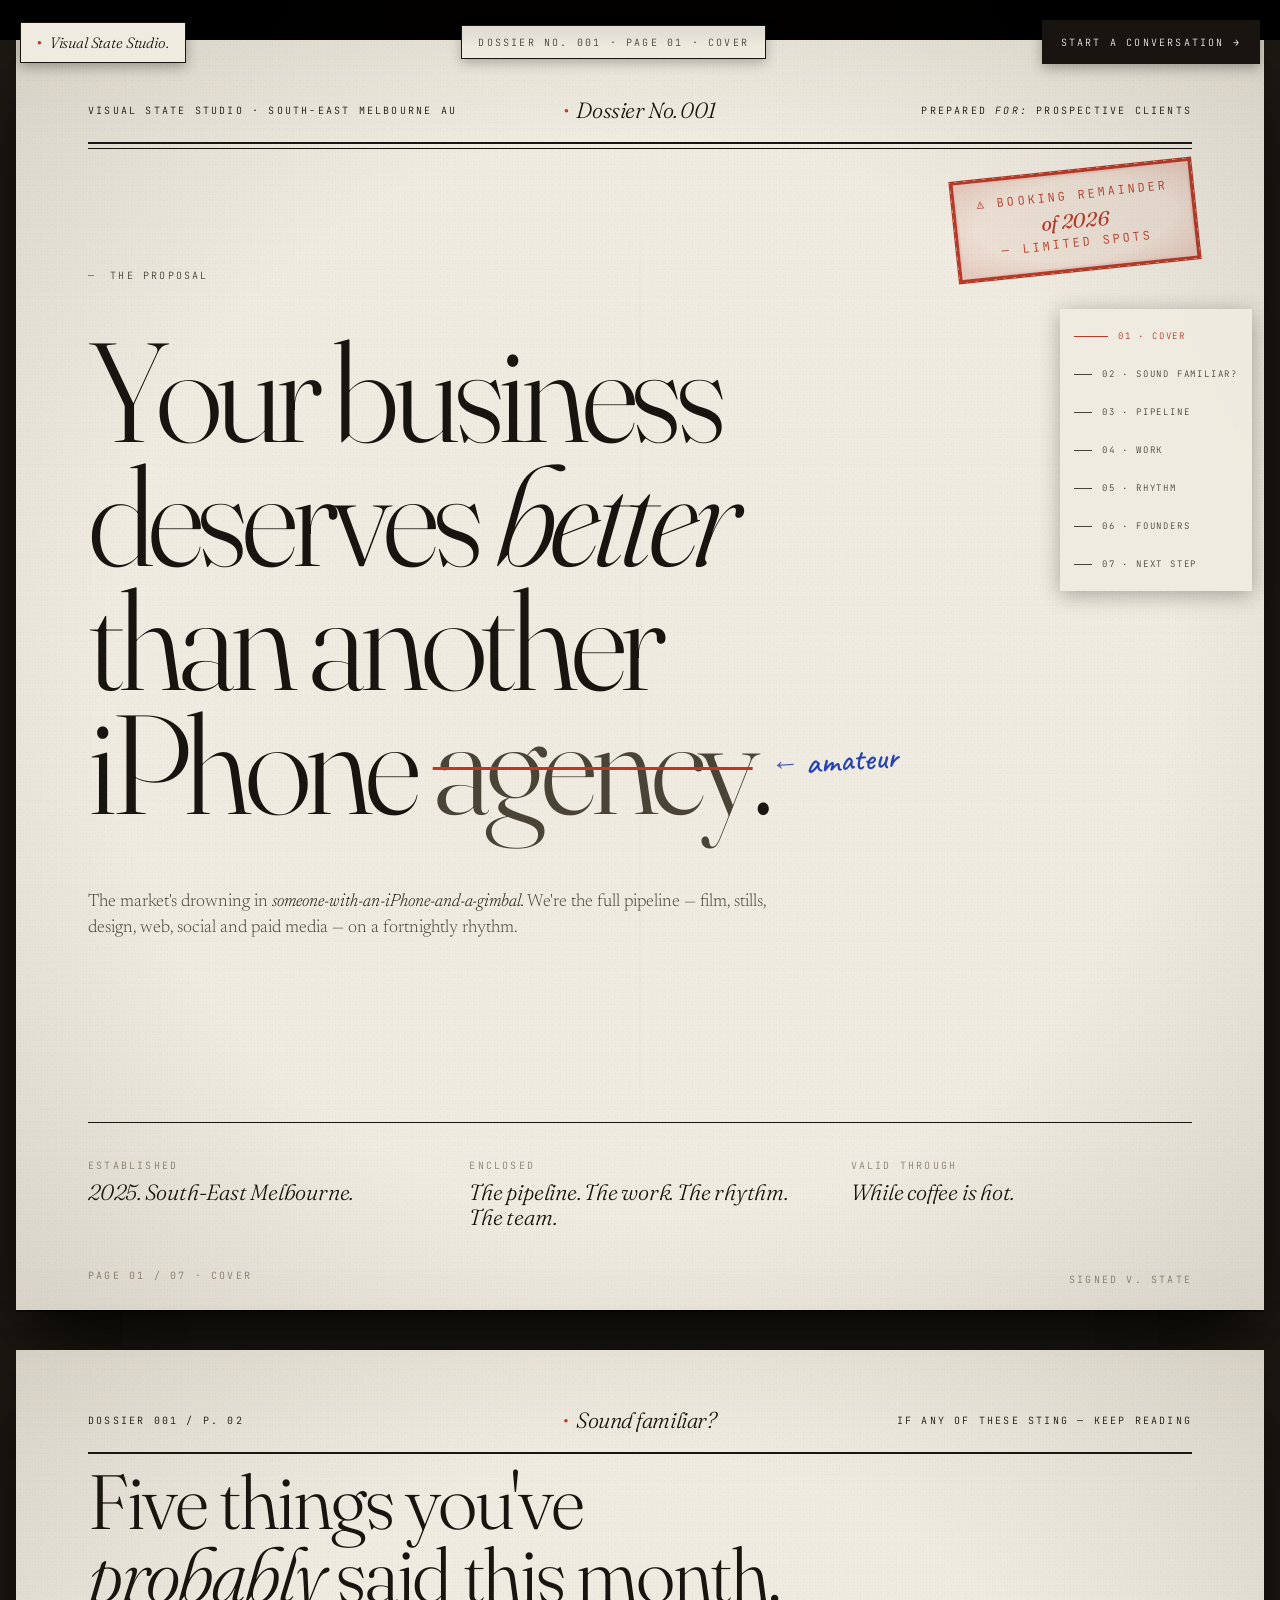
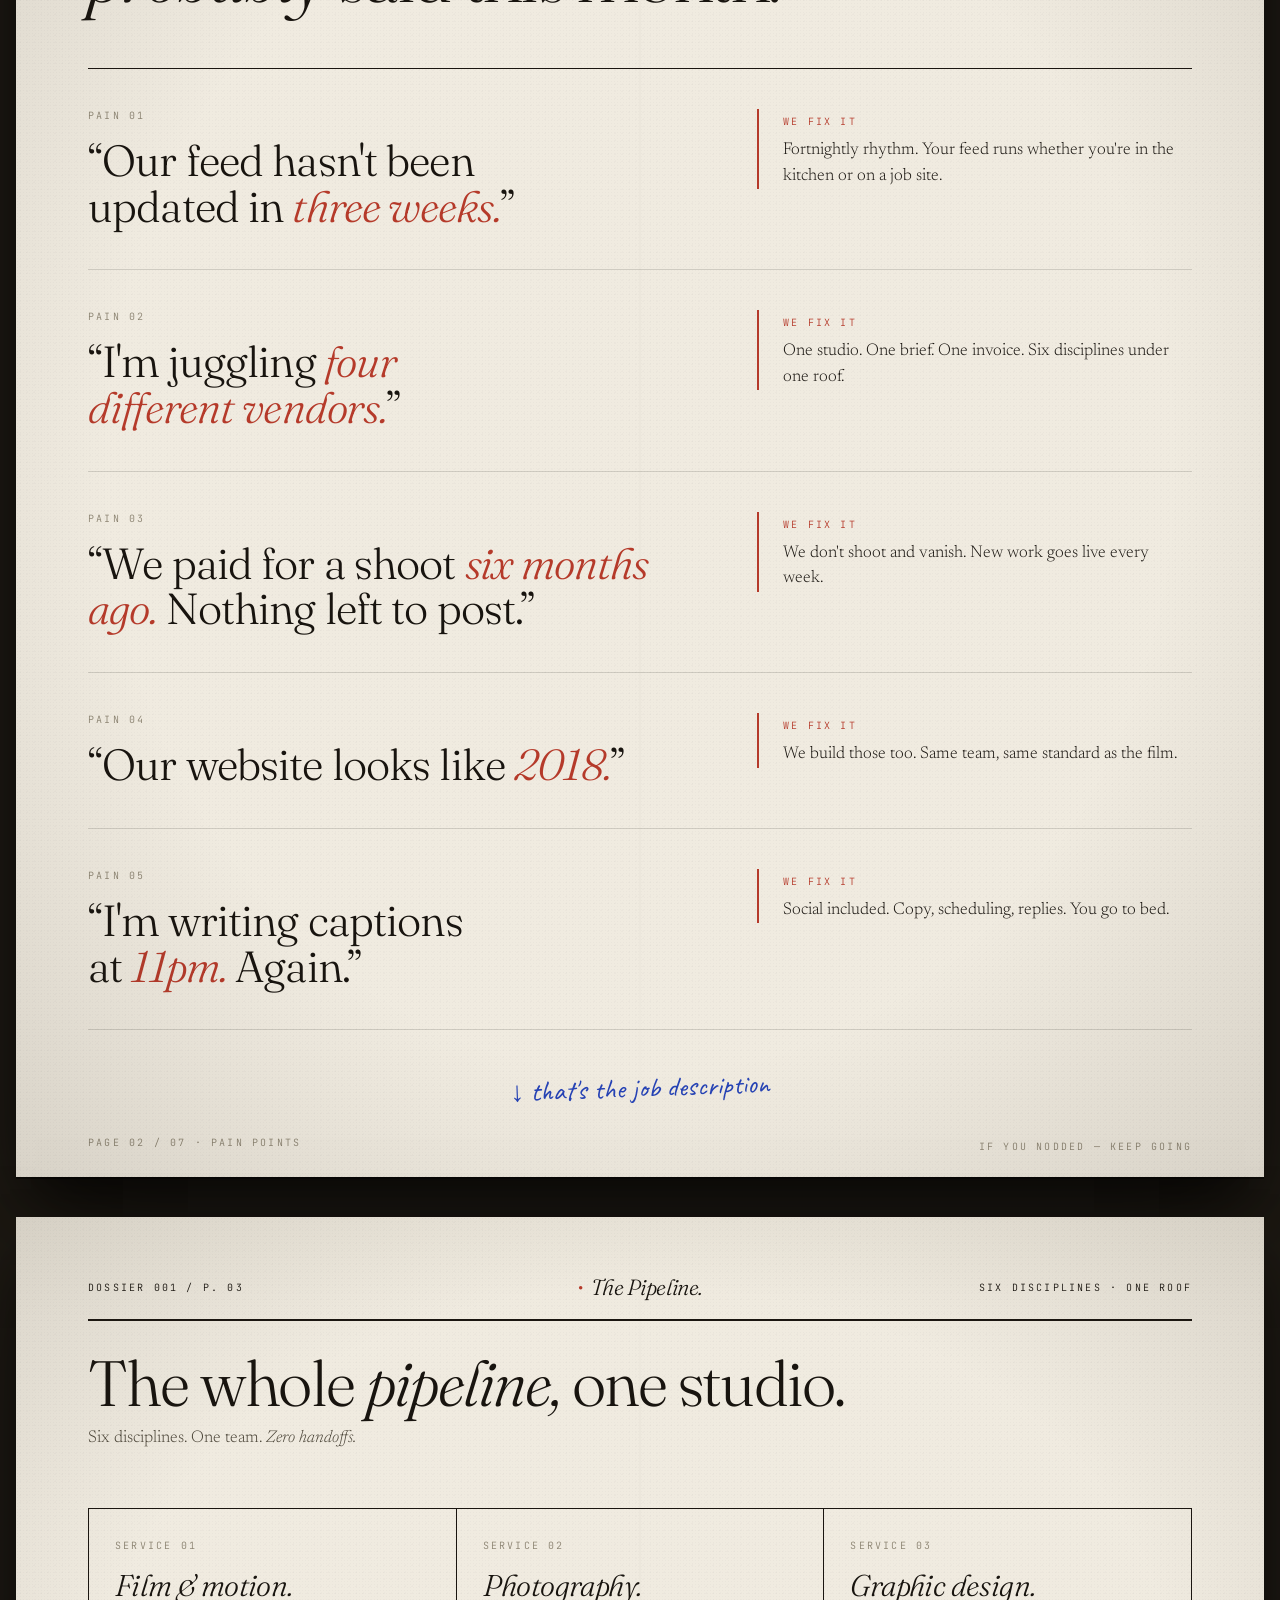
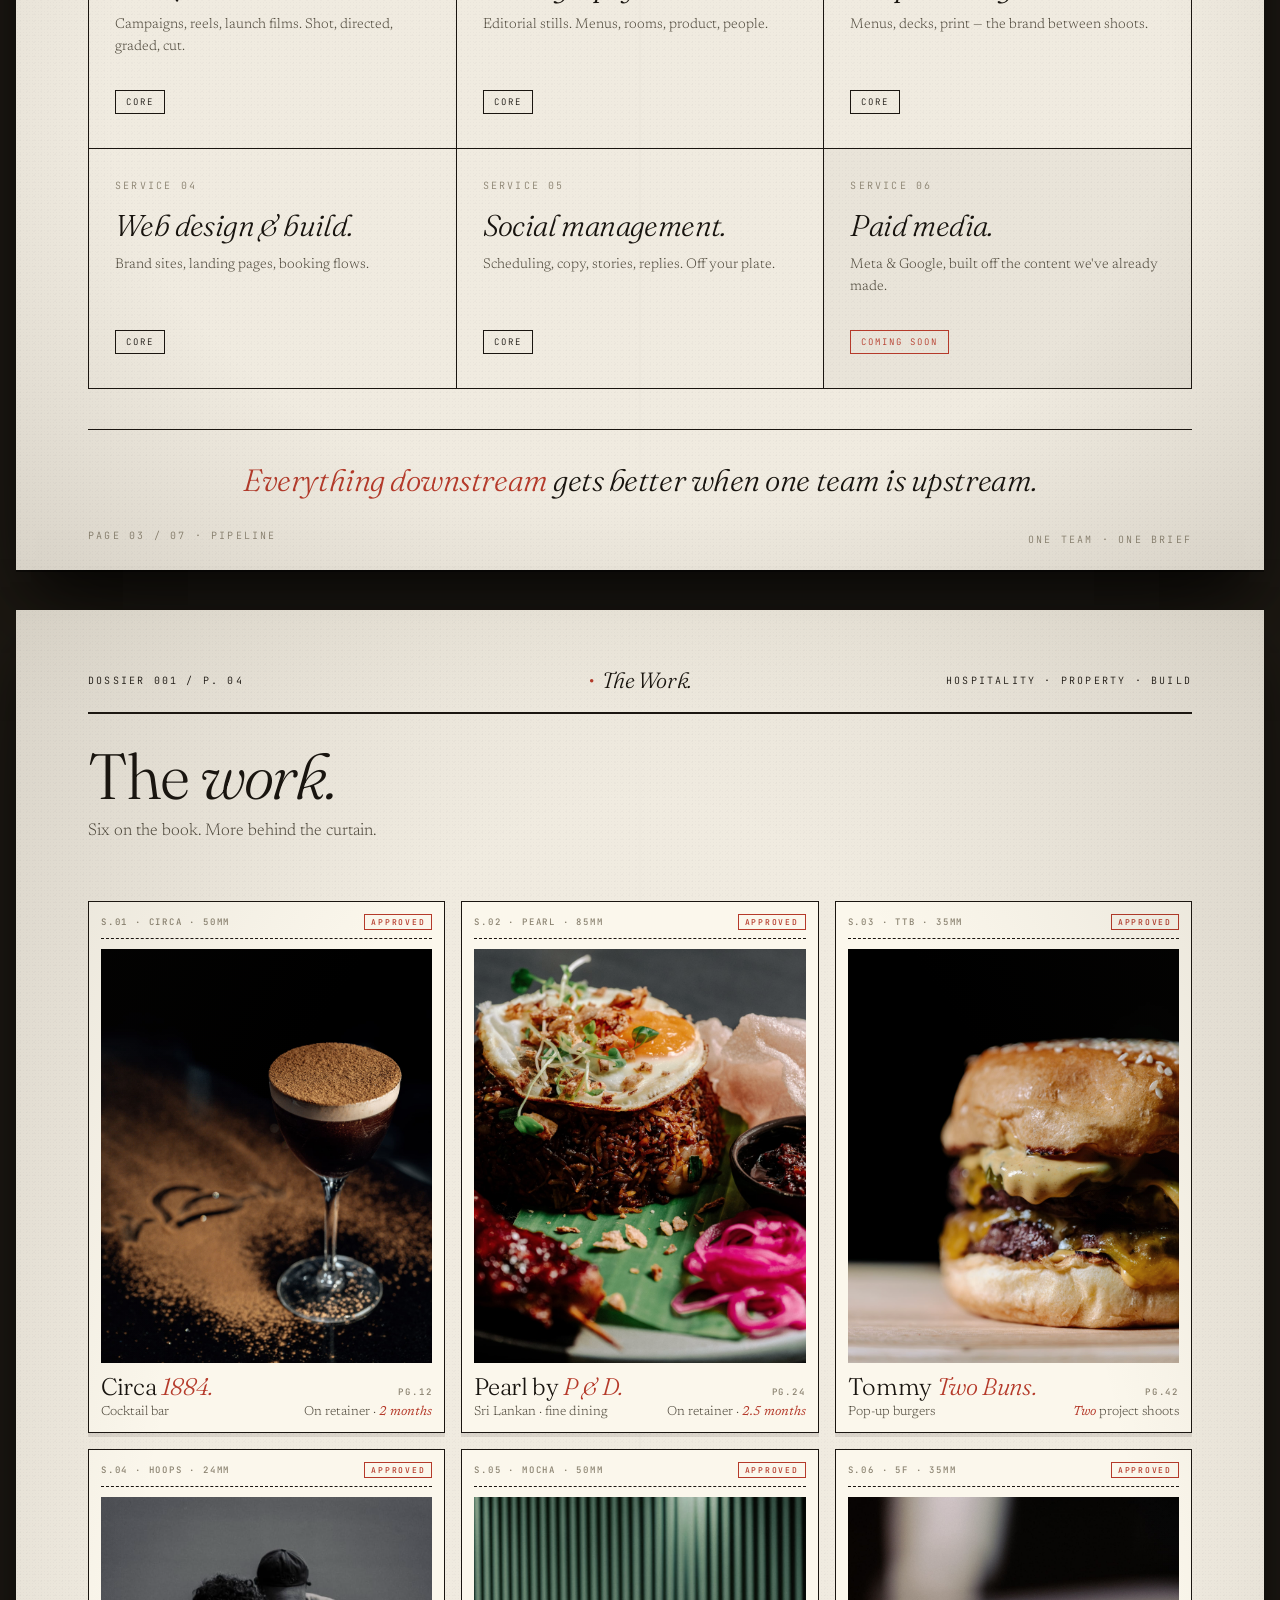
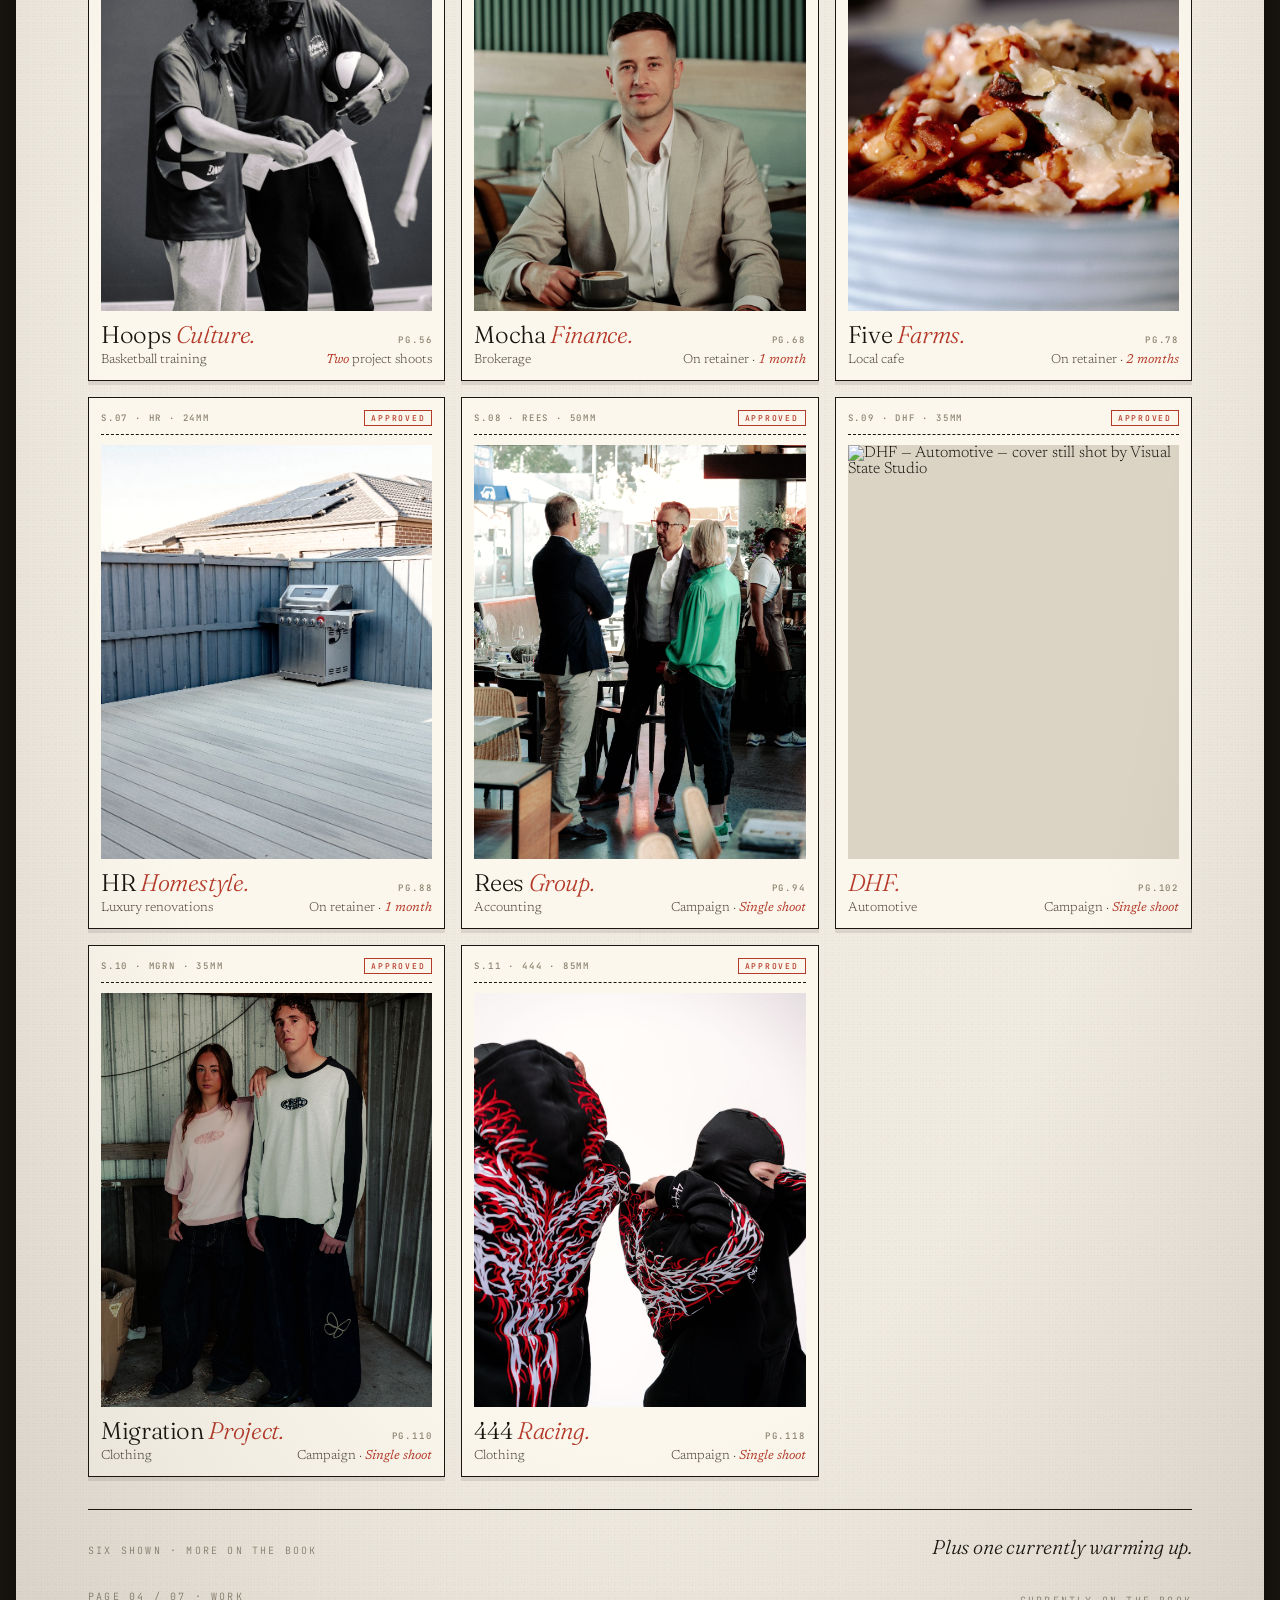
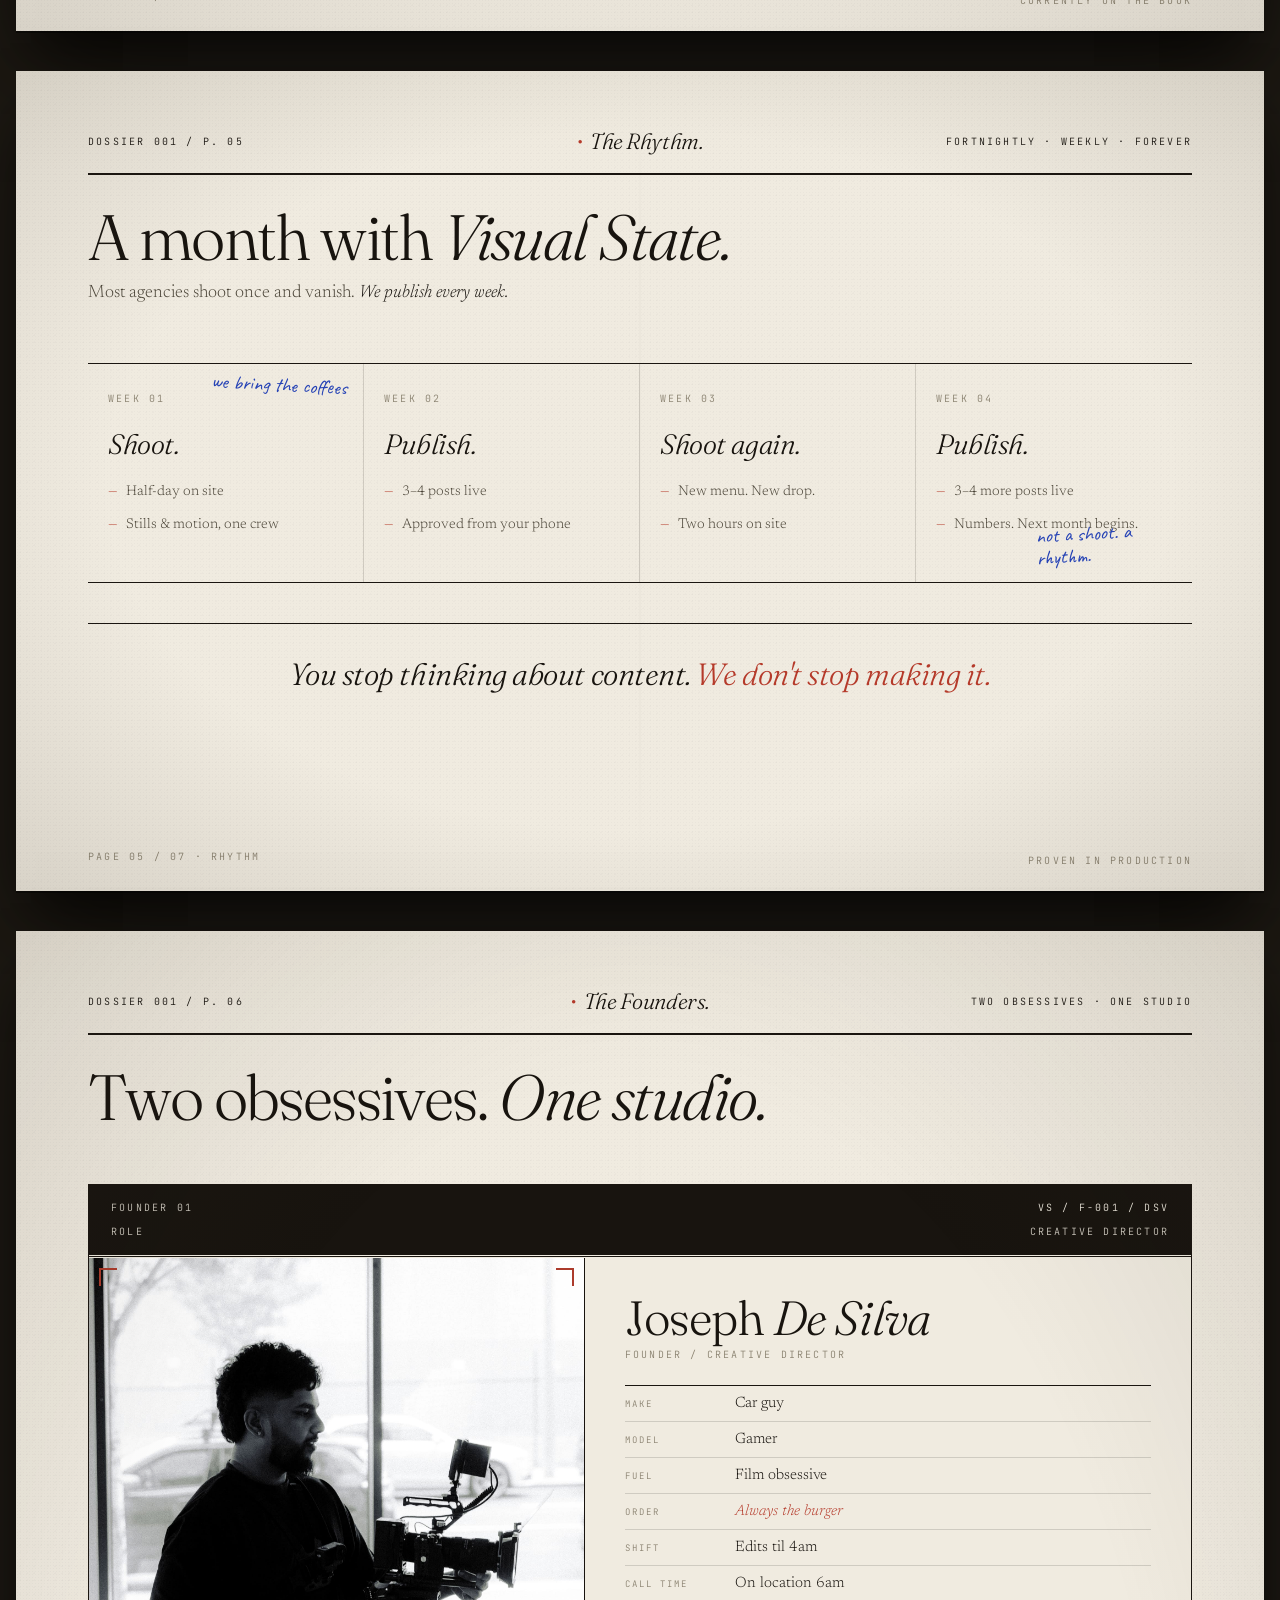
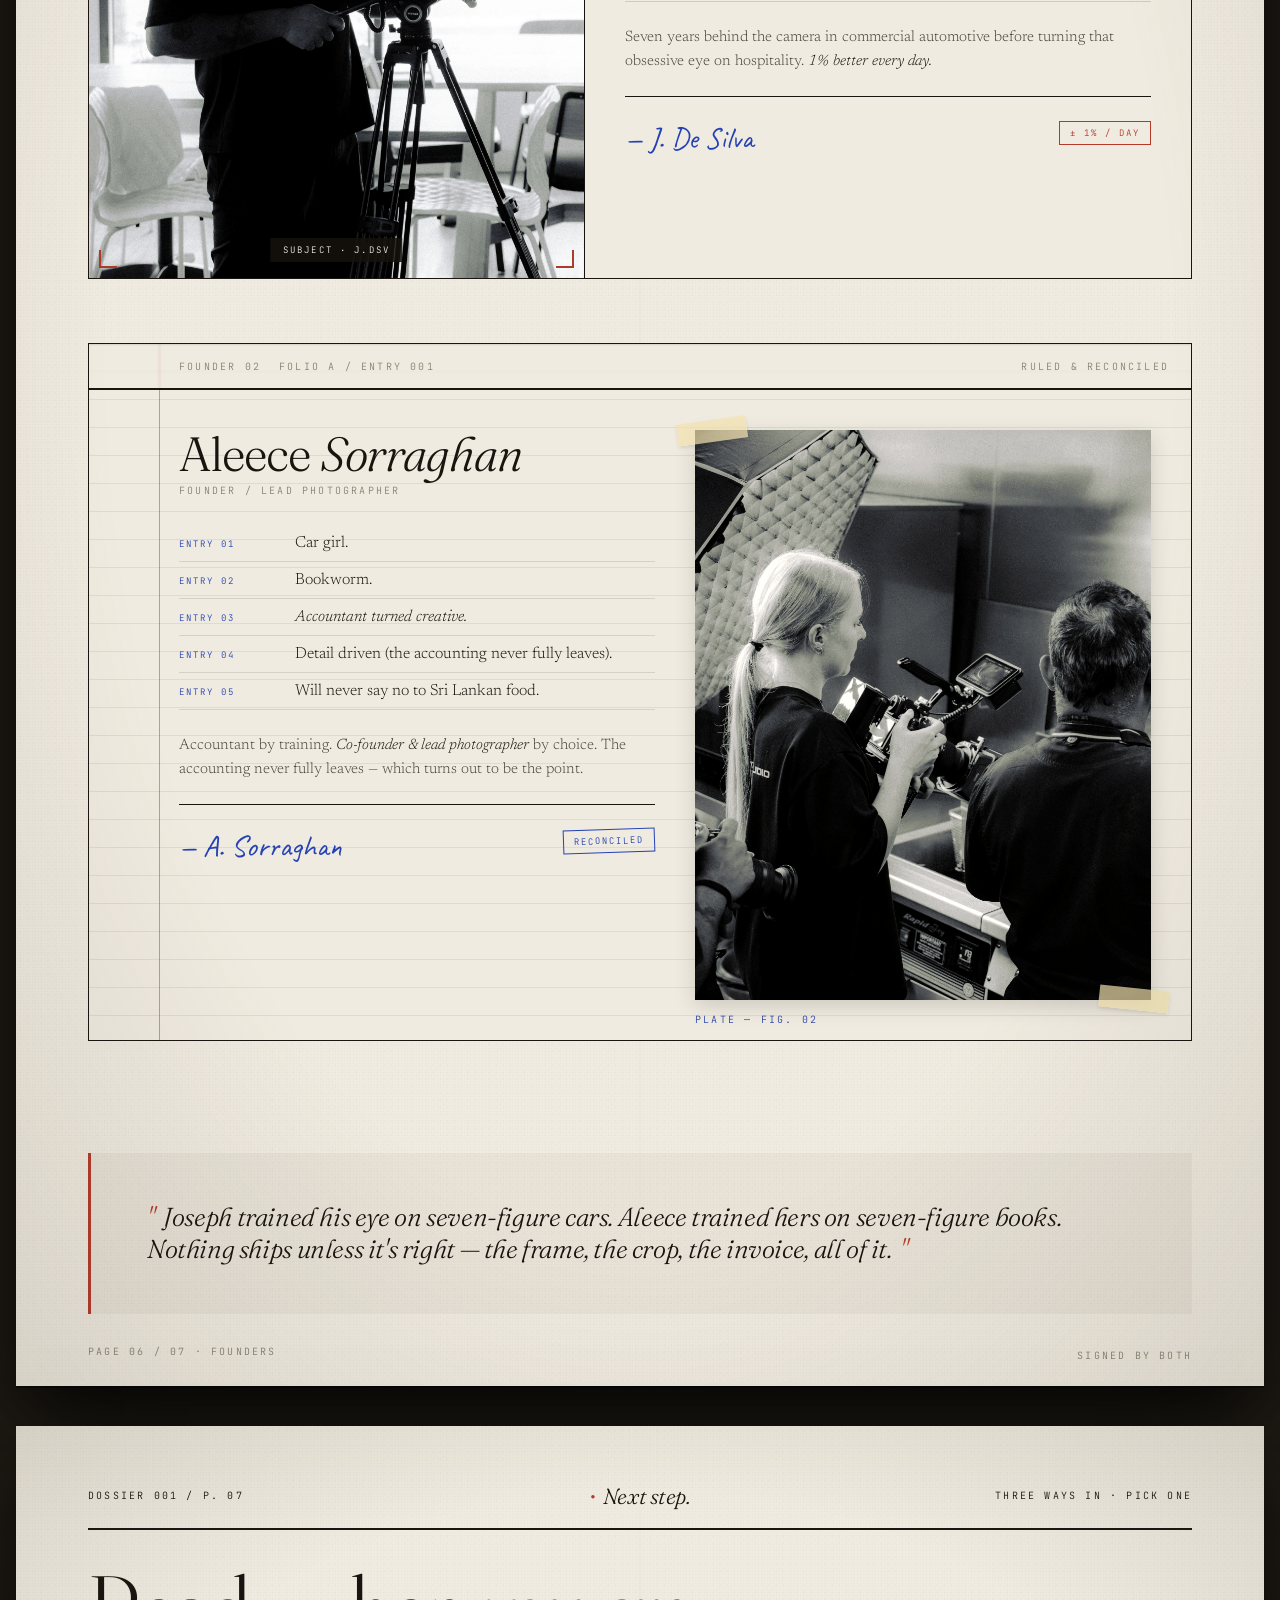
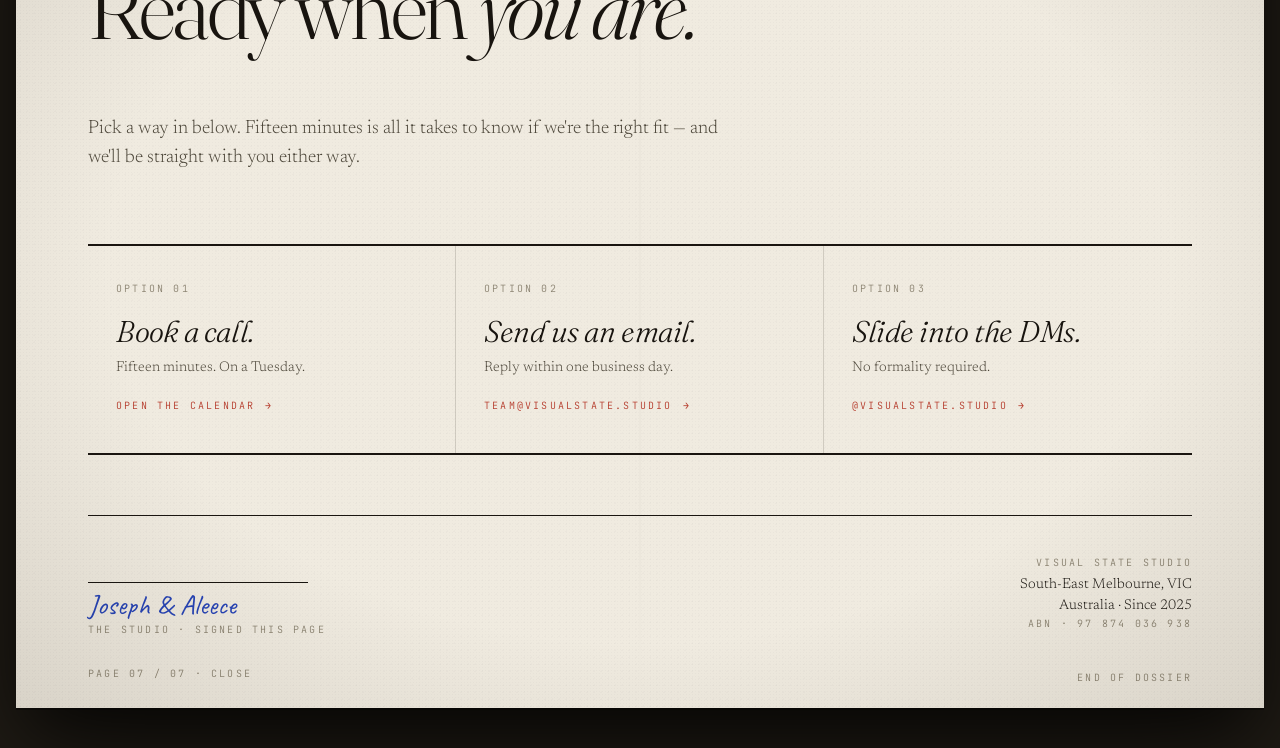
==== commit b13e14b9: "Fix mobile layout across 7 pages Ships 9 mobile CSS fixes: topbar body offset prevents letterhead co" ====
--- a/index.html
+++ b/index.html
@@ -122,7 +122,7 @@
   color: var(--ink);
   -webkit-font-smoothing: antialiased;
   font-weight: 300;
-  overflow-x: hidden;
+  overflow-x: clip;
 }
 
 /* Dark leather desk background (between pages) */
@@ -1520,8 +1520,12 @@
 
 /* Responsive */
 @media (max-width: 900px) {
-  .page { padding: 40px 24px 72px; width: calc(100% - 20px); margin: 32px auto; }
-  .cover { padding: 40px 28px 72px; }
+  /* MOBILE FIX 01 — fixed topbar body offset. Pages need clearance below the fixed topbar
+     (topbar sits at top: 12px with ~44px height ≈ ending at 56px). 72px padding-top gives
+     ~16px gap. Also bumping bottom to 96px so absolutely-positioned .page-number /
+     .page-stamp don't collide with kickers (MOBILE FIX 06). */
+  .page { padding: 72px 24px 96px; width: calc(100% - 20px); margin: 32px auto; }
+  .cover { padding: 72px 28px 72px; }
   .stamp { top: 70px; right: 28px; }
   .letterhead { grid-template-columns: 1fr 1fr; }
   .letterhead-right { grid-column: 1/3; text-align: left; font-size: 9px; }
@@ -1556,6 +1560,119 @@
   .topbar-cta { padding: 12px 14px; font-size: 9px; letter-spacing: .18em; min-height: 44px; }
   .page-number { left: 28px; bottom: 20px; }
   .page-stamp { right: 28px; bottom: 20px; }
+}
+
+/* MOBILE FIX 07 — tap target sweep (WCAG 44x44 on touch widths) */
+@media (max-width: 768px) {
+  .pipeline-tile .pt-tag {
+    min-height: 44px;
+    padding: 10px 14px;
+    display: inline-flex;
+    align-items: center;
+  }
+  .close-card .cc-cta {
+    min-height: 44px;
+    display: inline-flex;
+    align-items: center;
+  }
+  .close-card {
+    padding: 28px 24px 32px;
+  }
+  .cta-pill {
+    min-height: 44px;
+    display: inline-flex;
+    align-items: center;
+  }
+}
+
+/* Phone-portrait layout adjustments (fixes 2, 3, 4, 5, 6, 8) */
+@media (max-width: 600px) {
+
+  /* MOBILE FIX 02 — cover BOOKING stamp flows inline so it doesn't overlap letterhead */
+  .stamp {
+    position: static;
+    display: inline-block;
+    margin: 16px 0 28px;
+    transform: rotate(-4deg);
+    top: auto;
+    right: auto;
+  }
+
+  /* MOBILE FIX 03 — hand-fix annotation reflows below the struck word */
+  .hand-fix {
+    top: 100%;
+    left: 0;
+    transform: rotate(-2deg);
+    font-size: clamp(22px, 6vw, 32px);
+  }
+
+  /* MOBILE FIX 04 — work-tile slate lock-up (consistent height, wrap long industry strings) */
+  .work-tile .wt-slate {
+    min-height: 34px;
+    align-items: center;
+    font-size: 8px;
+    letter-spacing: .15em;
+  }
+  .work-tile .wt-row2 {
+    flex-wrap: wrap;
+    row-gap: 4px;
+  }
+
+  /* MOBILE FIX 05 — Aleece card restructure (photo first, tape inside, caption static, stack entries) */
+  .founder-a-main {
+    display: flex;
+    flex-direction: column;
+  }
+  .founder-a-photo {
+    order: -1;
+    margin: 24px 24px 48px;
+    overflow: visible;
+  }
+  .founder-a-tape.tape1 { top: -4px; left: -4px; }
+  .founder-a-tape.tape2 { bottom: -4px; right: -4px; }
+  .founder-a-caption {
+    position: static;
+    margin-top: 12px;
+  }
+  .founder-a-entry {
+    grid-template-columns: 1fr;
+    gap: 2px;
+  }
+  /* Kill the red-rule gradient stop on mobile so .founder-a-body padding can drop to 24px
+     without misalignment; cleaner than re-introducing a 90px pad at this width. */
+  .founder--aleece {
+    background:
+      repeating-linear-gradient(180deg,
+        transparent 0 27px,
+        rgba(37,66,181,.1) 27px 28px),
+      var(--paper);
+  }
+
+  /* MOBILE FIX 06 — pains kicker + lateral annotations clear page footer */
+  .pains-kicker { margin-bottom: 48px; }
+  .rhythm-aside { margin-bottom: 32px; }
+  .close-foot { margin-bottom: 24px; }
+
+  /* MOBILE FIX 08 — rhythm caveat annotations reset to inline flow */
+  .rhythm-note {
+    position: static;
+    transform: rotate(-2deg);
+    margin-top: 8px;
+    max-width: none;
+    display: inline-block;
+  }
+  /* override inline style on the week-04 note */
+  .rhythm-week .rhythm-note[style] {
+    top: auto !important;
+    bottom: auto !important;
+    right: auto !important;
+    position: static !important;
+  }
+}
+
+/* Smallest-phone single column for rhythm grid (fix 8 supplemental) */
+@media (max-width: 420px) {
+  .rhythm-grid { grid-template-columns: 1fr; }
 }
 </style>
 </head>
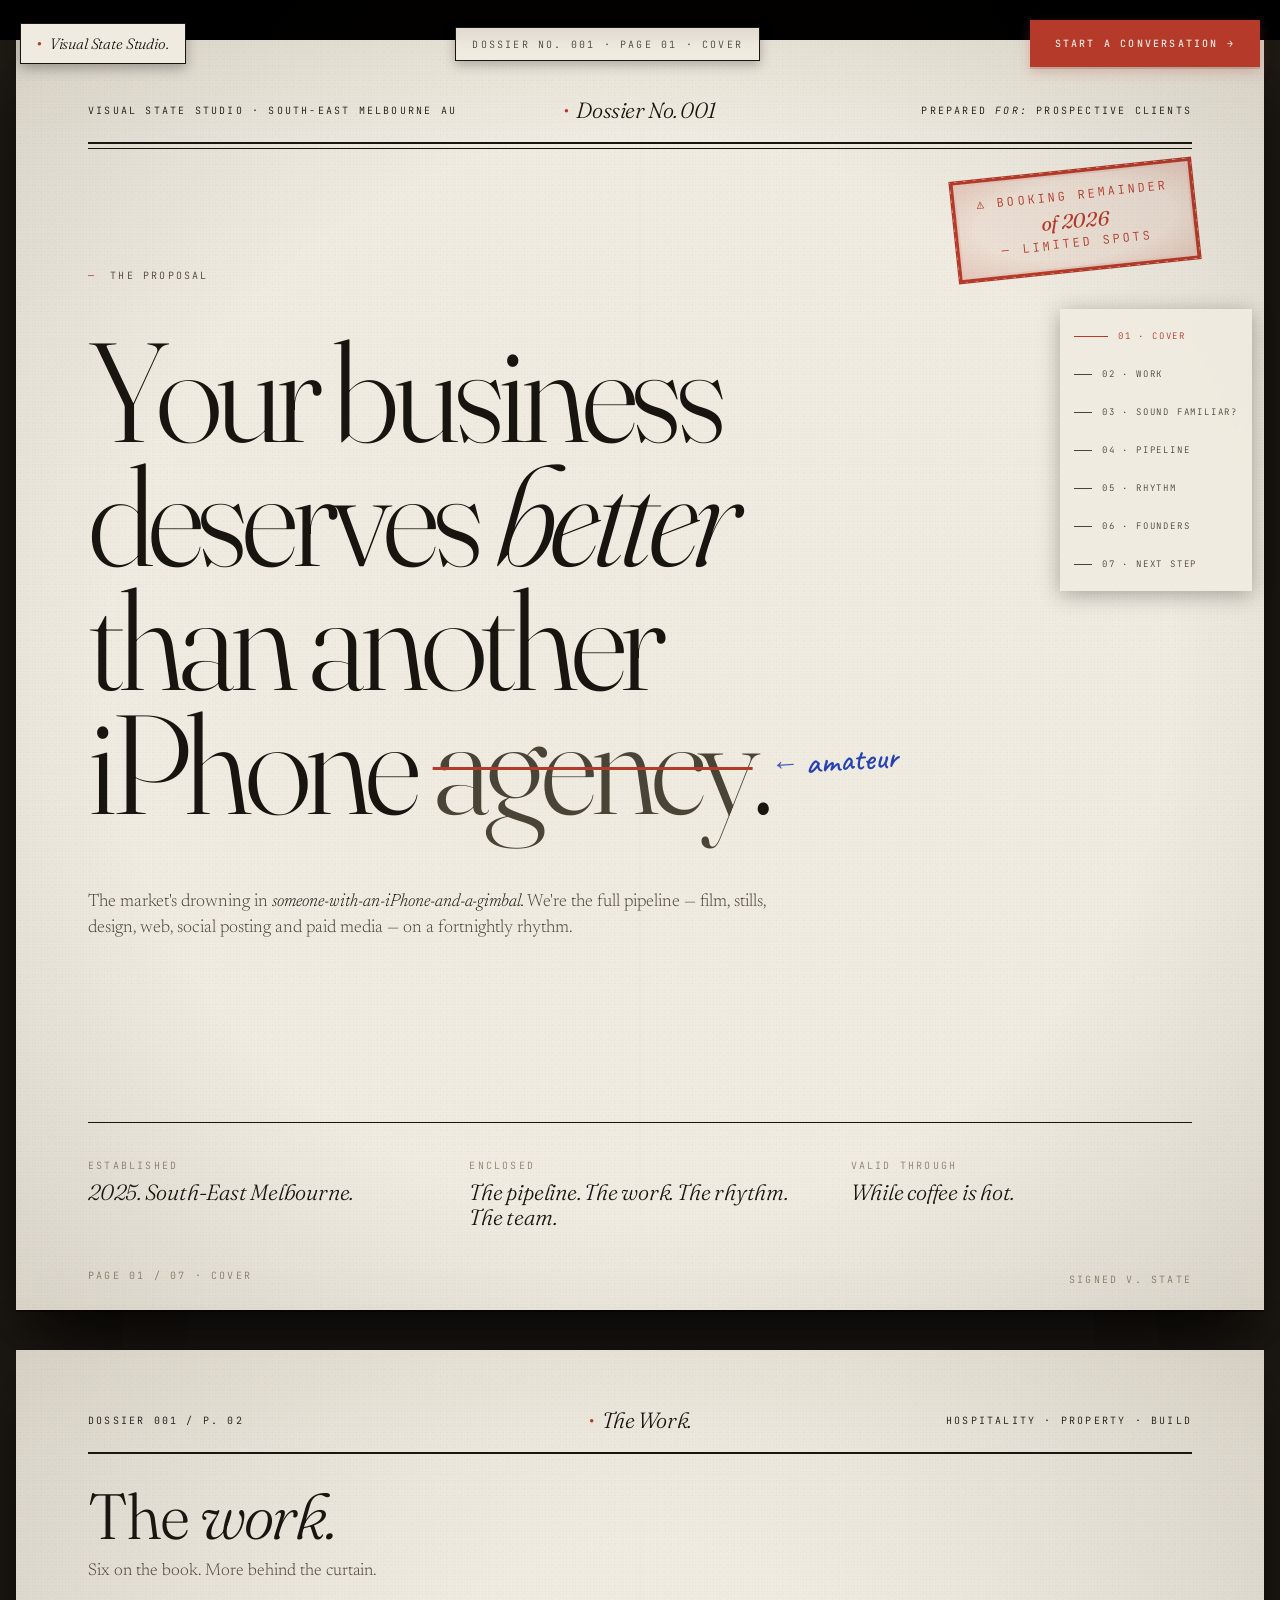
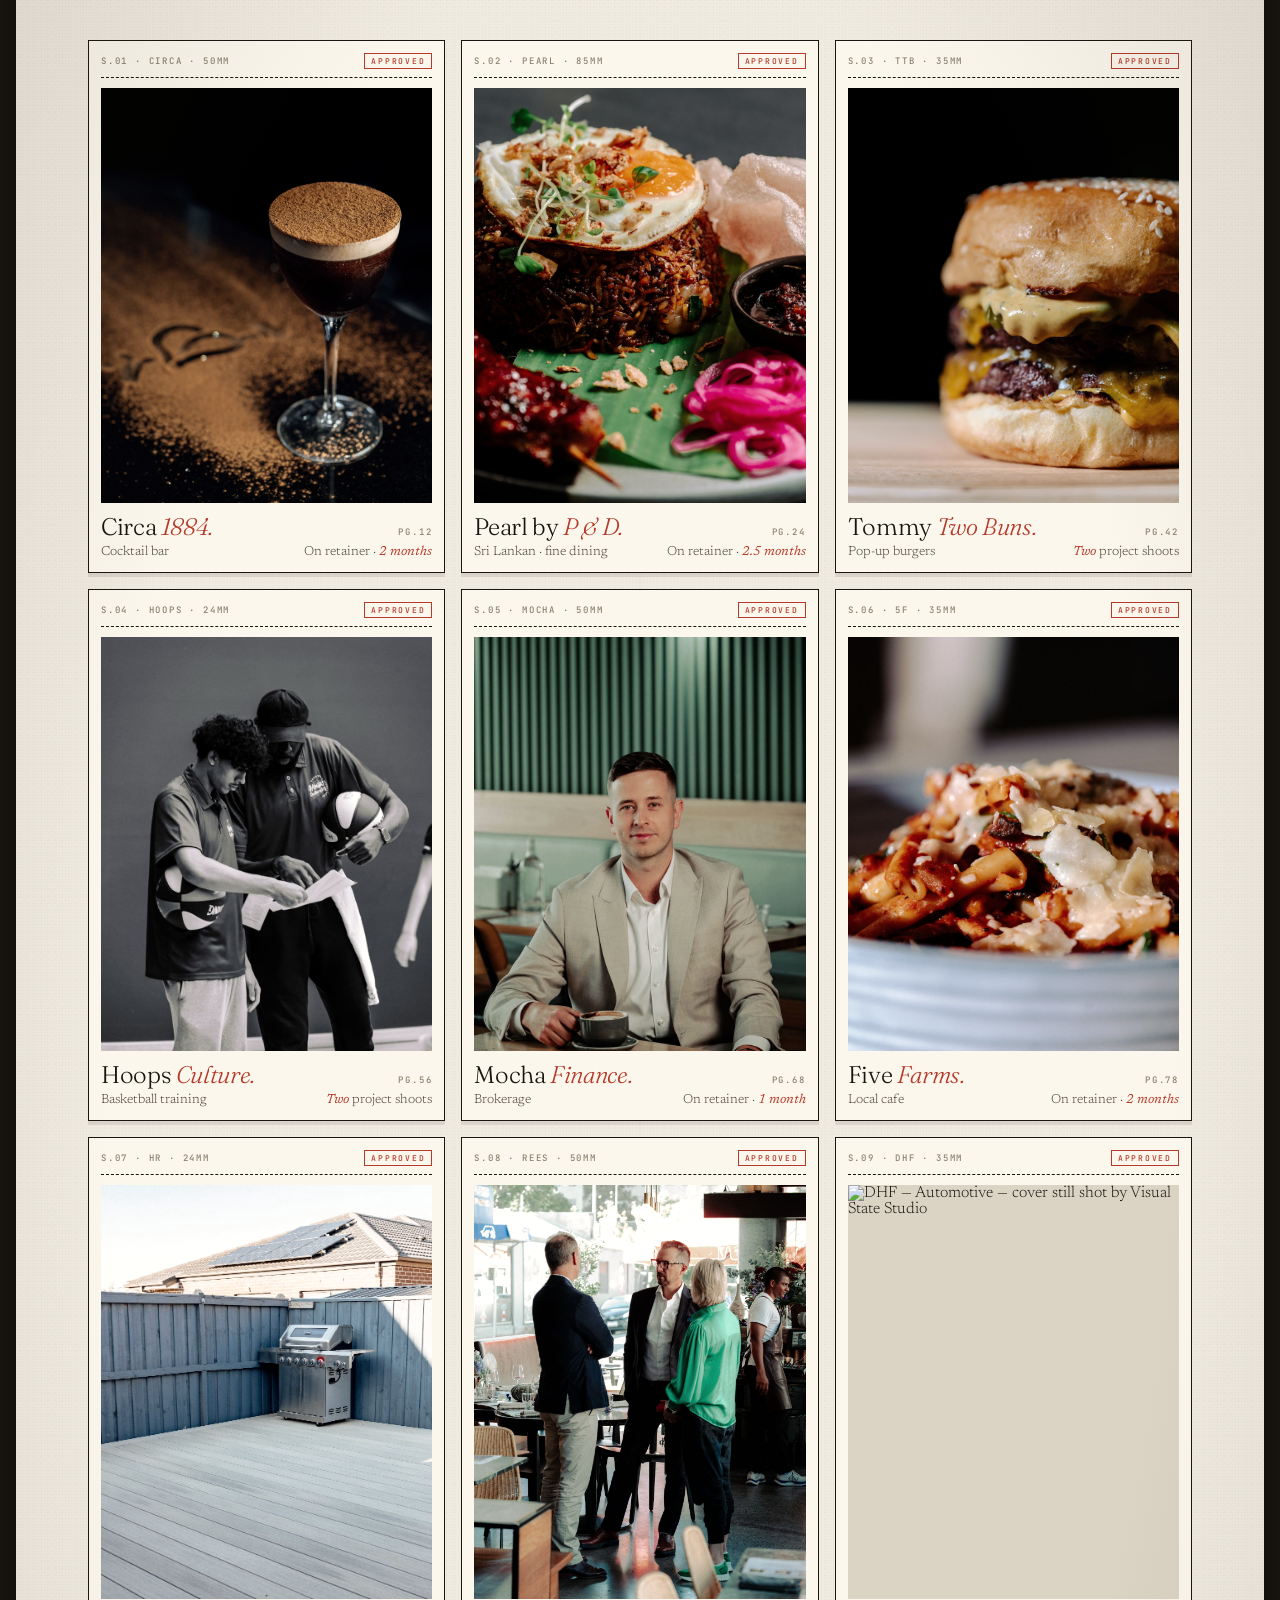
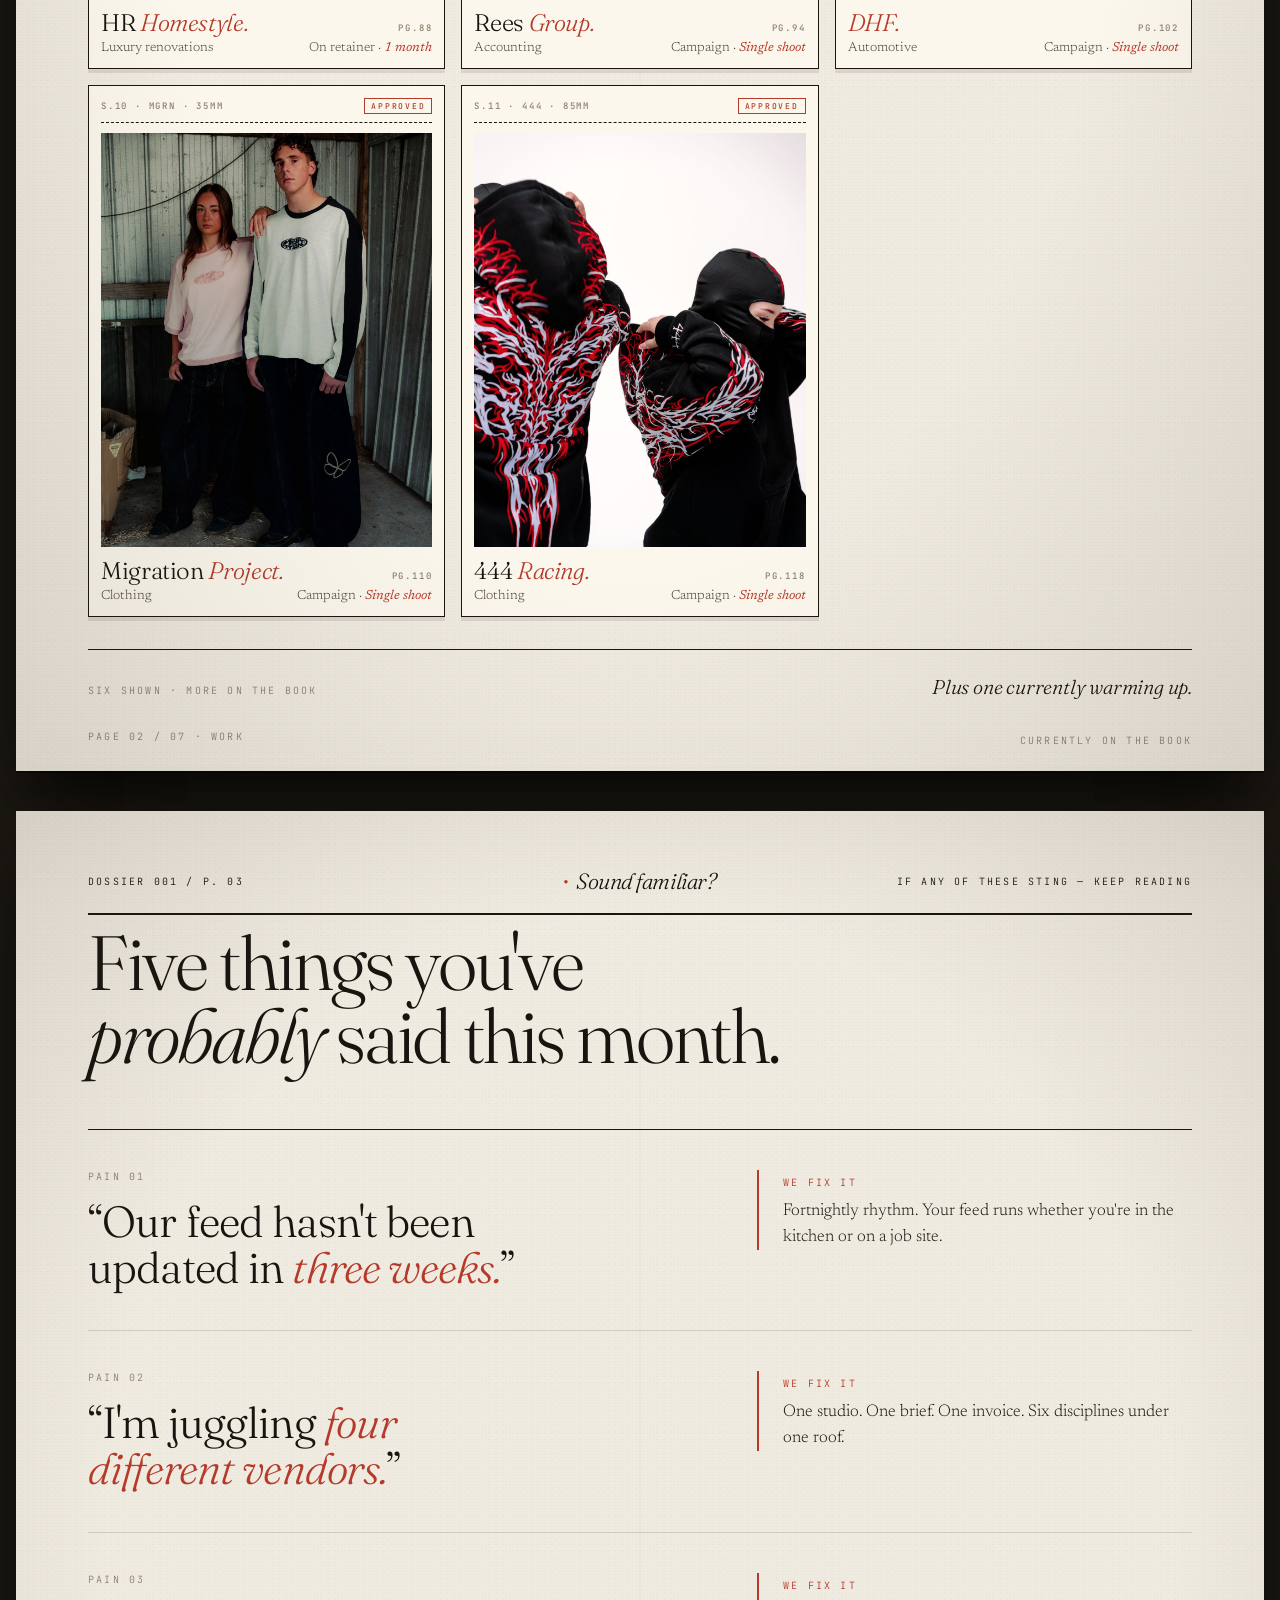
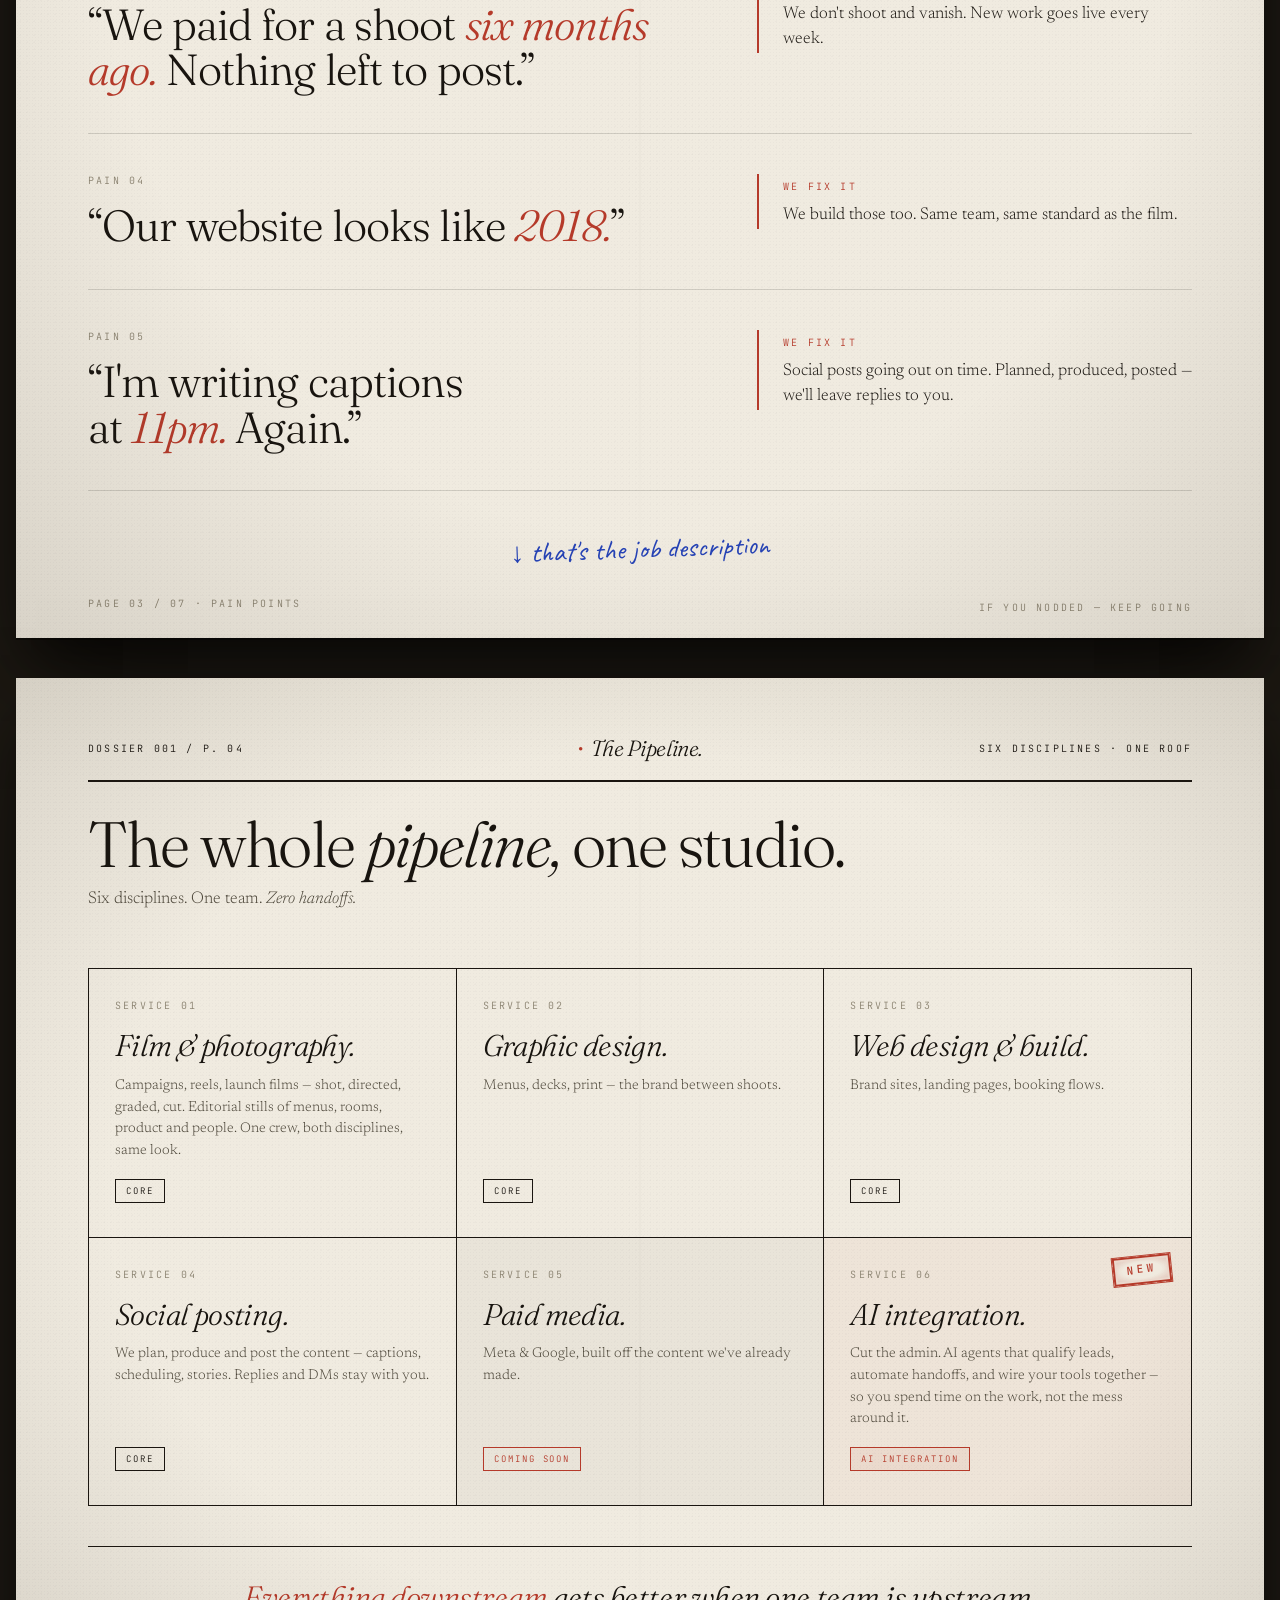
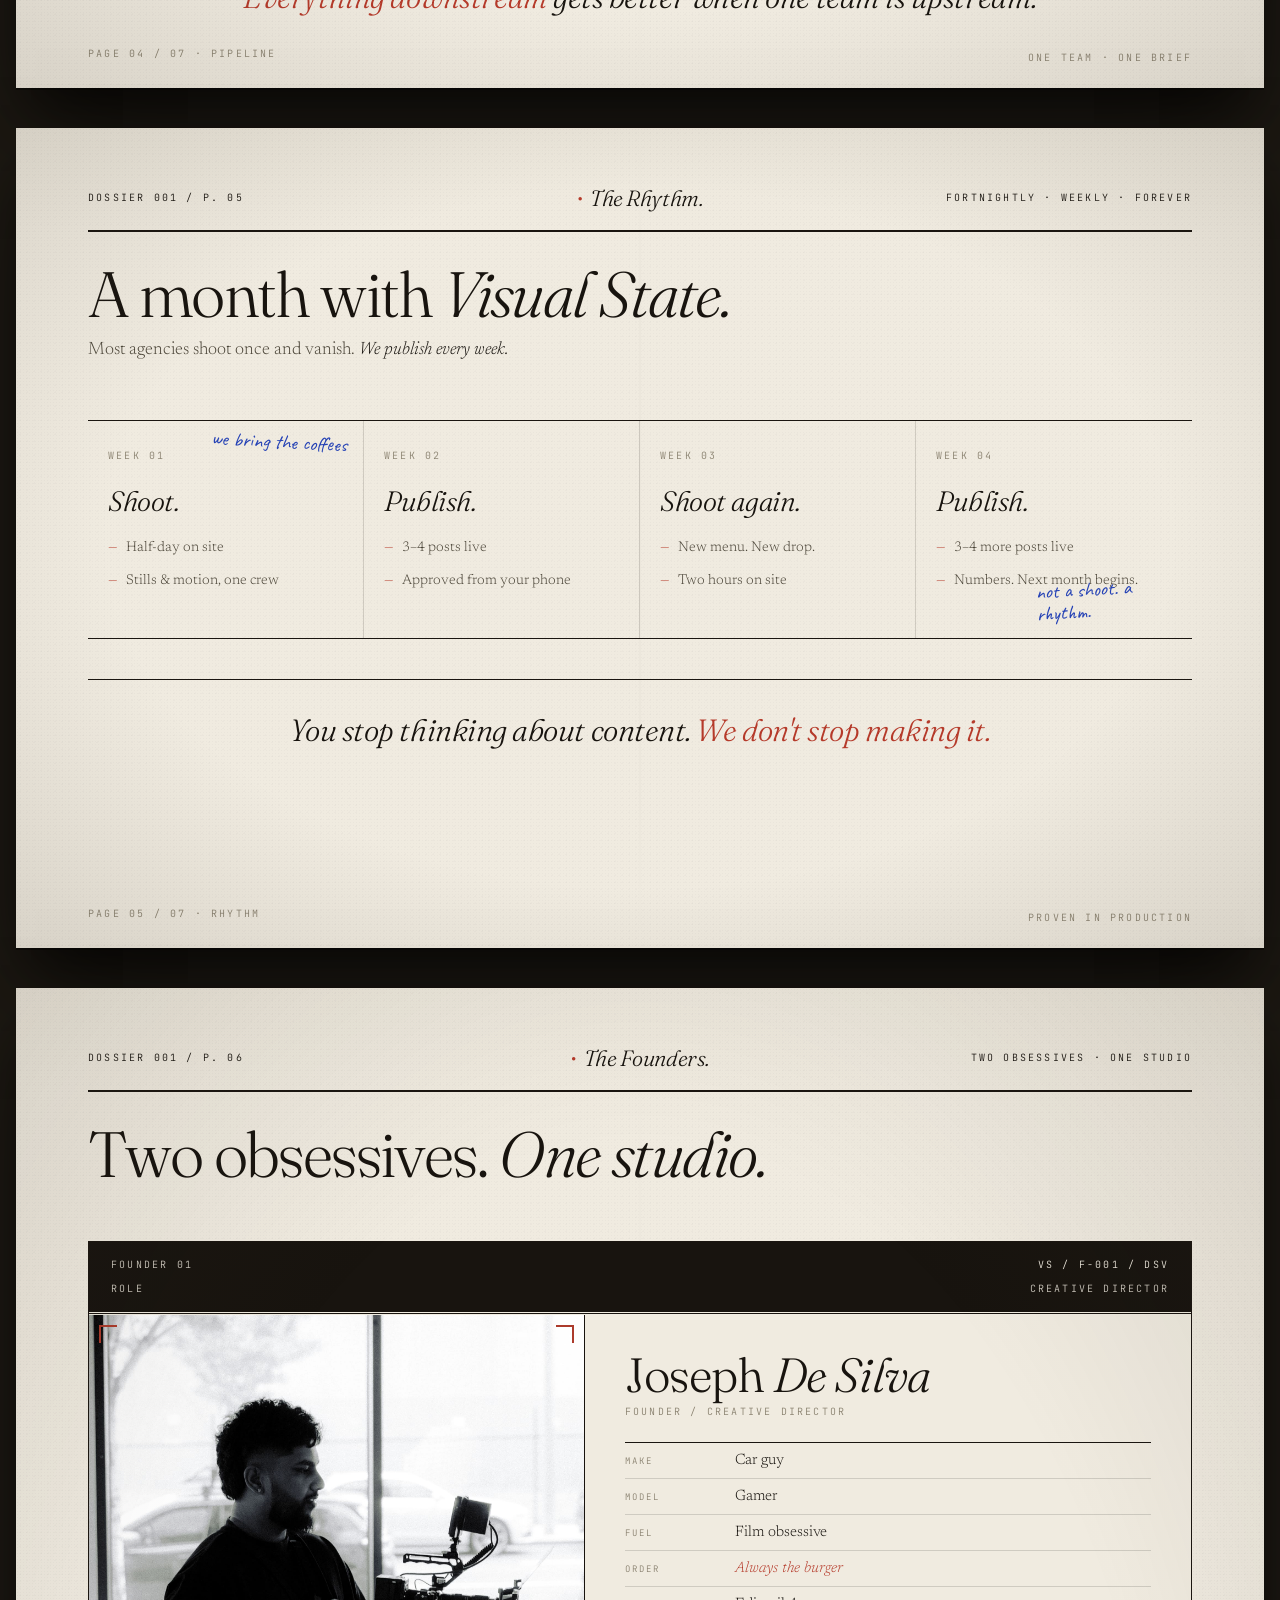
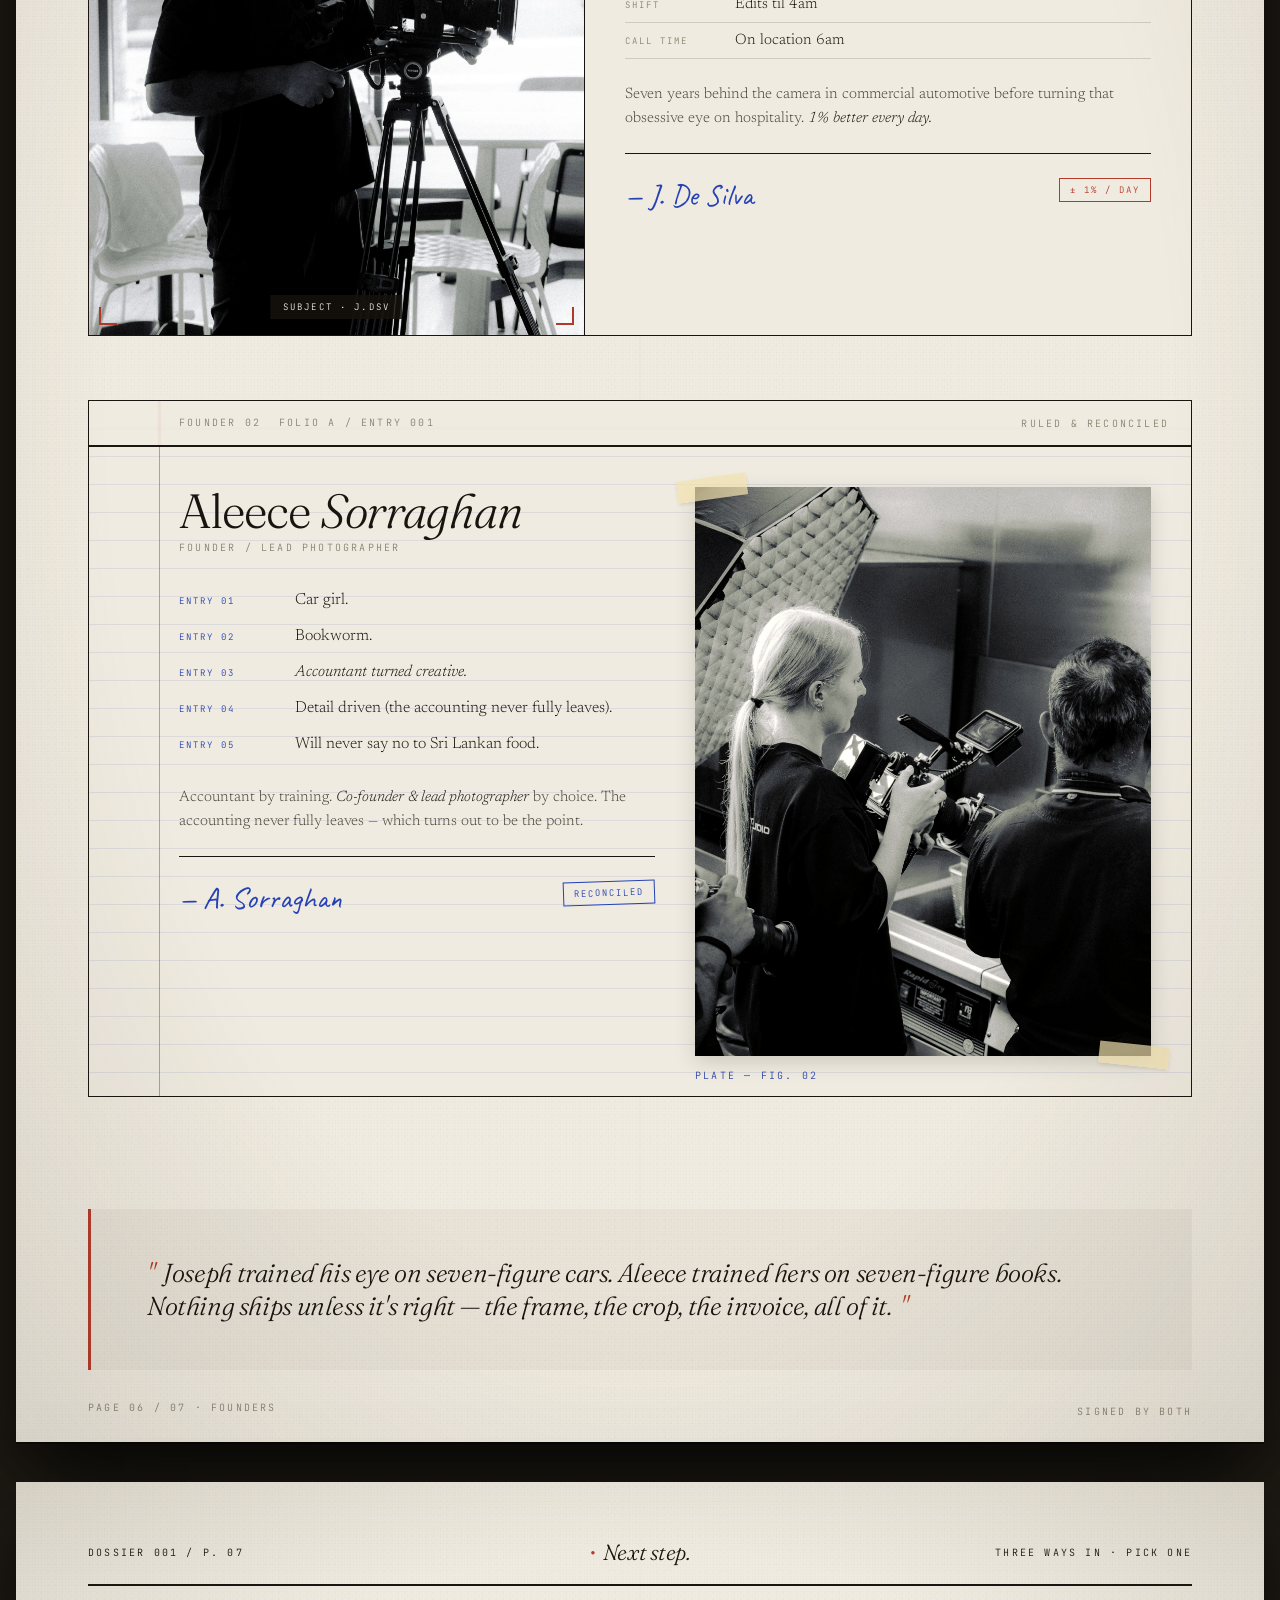
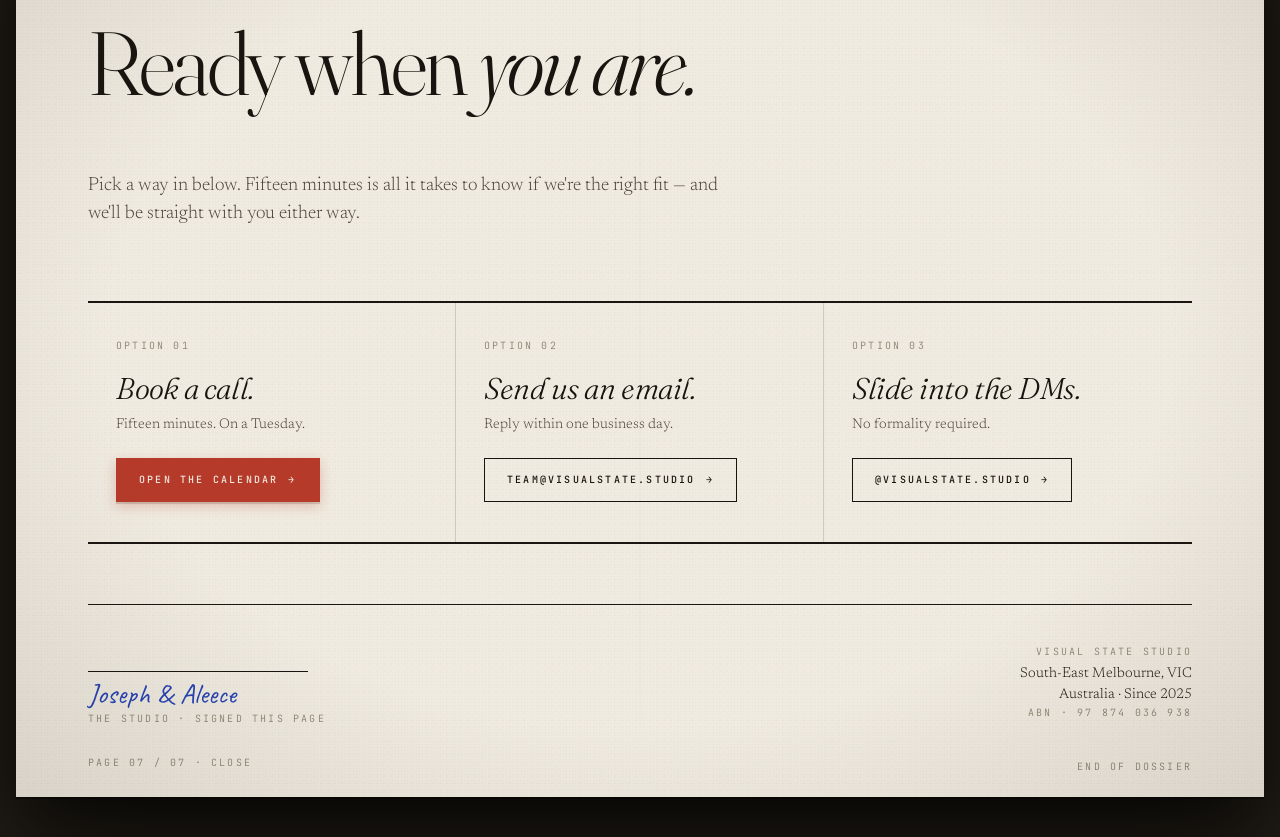
==== commit fee0ce9d: "Section reorder + AI integration service + button hierarchy Work section moved to page-02 (proof bef" ====
--- a/index.html
+++ b/index.html
@@ -7,21 +7,21 @@
 <meta name="theme-color" content="#1E1A14">
 
 <title>Visual State Studio — the full pipeline: film, stills, design, web</title>
-<meta name="description" content="South-East Melbourne studio running the full pipeline — film, stills, design, web, social and paid media — on a fortnightly rhythm. One brief, one invoice, one studio.">
+<meta name="description" content="South-East Melbourne studio running the full pipeline — film, stills, design, web, social posting, paid media and AI integration — on a fortnightly rhythm. One brief, one invoice, one studio.">
 <link rel="canonical" href="https://visualstate.studio/">
 
 <!-- Open Graph -->
 <meta property="og:type" content="website">
 <meta property="og:url" content="https://visualstate.studio/">
 <meta property="og:title" content="Visual State Studio — the full pipeline: film, stills, design, web">
-<meta property="og:description" content="One studio, six disciplines, fortnightly rhythm. Film, stills, design, web, social and paid media out of South-East Melbourne.">
+<meta property="og:description" content="One studio, six disciplines, fortnightly rhythm. Film, stills, design, web, social posting and paid media out of South-East Melbourne.">
 <meta property="og:image" content="https://visualstate.studio/assets/circa/01.jpg">
 <meta property="og:site_name" content="Visual State Studio">
 
 <!-- Twitter -->
 <meta name="twitter:card" content="summary_large_image">
 <meta name="twitter:title" content="Visual State Studio — the full pipeline: film, stills, design, web">
-<meta name="twitter:description" content="One studio, six disciplines, fortnightly rhythm. Film, stills, design, web, social and paid media out of South-East Melbourne.">
+<meta name="twitter:description" content="One studio, six disciplines, fortnightly rhythm. Film, stills, design, web, social posting and paid media out of South-East Melbourne.">
 <meta name="twitter:image" content="https://visualstate.studio/assets/circa/01.jpg">
 
 <!-- Favicons -->
@@ -49,7 +49,7 @@
   "name": "Visual State Studio",
   "url": "https://visualstate.studio/",
   "logo": "https://visualstate.studio/assets/favicon/favicon-512x512.png",
-  "description": "Full-pipeline creative studio — film, stills, design, web, social and paid media. South-East Melbourne.",
+  "description": "Full-pipeline creative studio — film, stills, design, web, social posting, paid media and AI integration. South-East Melbourne.",
   "foundingDate": "2025",
   "founders": [
     { "@type": "Person", "name": "Joseph De Silva" },
@@ -663,10 +663,12 @@
   padding: 36px 28px 40px;
   border-right: 1px solid rgba(24,20,15,.15);
   cursor: pointer;
-  transition: background .2s;
+  transition: background var(--dur-fast) var(--ease-out-editorial);
   text-decoration: none;
   color: inherit;
-  display: block;
+  display: flex;
+  flex-direction: column;
+  align-items: flex-start;
 }
 .close-card:last-child { border-right: 0; }
 .close-card:hover { background: rgba(181,58,42,.05); }
@@ -685,19 +687,54 @@
   font-size: 14px;
   line-height: 1.5;
   color: var(--ink-soft);
-  margin-bottom: 18px;
-}
+  margin-bottom: 22px;
+  flex: 1;
+}
+/* close-card CTA — now a visible chip. Variant primary/secondary handled via parent mod class. */
 .close-card .cc-cta {
   font-family: 'JetBrains Mono', monospace;
   font-size: 10px;
   letter-spacing: .22em;
   text-transform: uppercase;
-  color: var(--stamp);
+  font-weight: 500;
+  padding: 14px 22px;
+  min-height: 44px;
   display: inline-flex;
   gap: 10px;
   align-items: center;
-}
-.close-card .cc-cta::after { content: '→'; }
+  background: transparent;
+  color: var(--ink);
+  border: 1px solid var(--ink);
+  transition:
+    transform var(--dur-fast) var(--ease-out-editorial),
+    background-color var(--dur-fast) var(--ease-out-editorial),
+    color var(--dur-fast) var(--ease-out-editorial),
+    box-shadow var(--dur-fast) var(--ease-out-editorial);
+}
+.close-card .cc-cta::after {
+  content: '→';
+  transition: transform var(--dur-fast) var(--ease-out-editorial);
+}
+.close-card:hover .cc-cta {
+  background: var(--ink);
+  color: var(--paper);
+  transform: translateY(-2px);
+}
+.close-card:hover .cc-cta::after { transform: translateX(3px); }
+/* Primary variant — Option 01 "Book a call" */
+.close-card--primary .cc-cta {
+  background: var(--stamp);
+  color: var(--paper);
+  border-color: var(--stamp);
+  box-shadow: 0 4px 12px rgba(181,58,42,.28), 0 2px 0 rgba(24,20,15,.15);
+}
+.close-card--primary:hover .cc-cta {
+  background: var(--stamp);
+  color: var(--paper);
+  border-color: var(--stamp);
+  filter: brightness(.92) saturate(1.05);
+  box-shadow: 0 8px 20px rgba(181,58,42,.4), 0 3px 0 rgba(24,20,15,.2);
+}
 
 .close-foot {
   display: grid;
@@ -1106,6 +1143,44 @@
 .pipeline-tile--soon { background: rgba(24,20,15,.03); }
 .pipeline-tile .pt-tag--soon { color: var(--stamp); border-color: var(--stamp); }
 
+/* NEW service card — AI integration, with rotated stamp overlay */
+.pipeline-tile--new {
+  background: rgba(181,58,42,.04);
+  position: relative;
+}
+.pipeline-tile .pt-tag--new {
+  color: var(--stamp);
+  border-color: var(--stamp);
+  background: rgba(181,58,42,.06);
+}
+.pipeline-tile .pt-stamp-new {
+  position: absolute;
+  top: 18px;
+  right: 20px;
+  padding: 6px 12px 7px;
+  border: 2px solid var(--stamp);
+  color: var(--stamp);
+  font-family: 'JetBrains Mono', monospace;
+  font-size: 11px;
+  letter-spacing: .26em;
+  text-transform: uppercase;
+  font-weight: 500;
+  transform: rotate(-6deg);
+  background: rgba(240,235,224,.92);
+  box-shadow: 0 0 0 1px var(--stamp), inset 0 0 0 2px rgba(181,58,42,.1);
+  pointer-events: none;
+  line-height: 1;
+  z-index: 2;
+}
+.pipeline-tile .pt-stamp-new::before {
+  content: '';
+  position: absolute;
+  inset: 2px;
+  background: radial-gradient(ellipse, transparent 55%, rgba(181,58,42,.18));
+  mix-blend-mode: multiply;
+  pointer-events: none;
+}
+
 /* ========================================================
    PAGE 05 — FOUNDERS (custom per founder)
    ======================================================== */
@@ -1297,7 +1372,7 @@
   grid-template-columns: 100px 1fr;
   gap: 16px;
   padding: 10px 0;
-  border-bottom: 1px solid rgba(24,20,15,.12);
+  /* Ruled ledger background already provides horizontal separators — no per-entry border */
   align-items: baseline;
 }
 .founder-a-entry .mono { color: var(--mark); font-size: 9px; }
@@ -1367,15 +1442,19 @@
   color: var(--mark);
 }
 
-/* Responsive for founders */
+/* Responsive for founders — snapped to brand-guide spacing scale */
 @media (max-width: 900px) {
   .pipeline-grid { grid-template-columns: 1fr; }
   .founder-j-main, .founder-a-main { grid-template-columns: 1fr; }
   .founder-j-photo { border-right: 0; border-bottom: 1px solid var(--rule); }
-  .founder-j-body { padding: 28px 24px; }
+  /* Defensive: prevent images escaping their card at any viewport.
+     Keep object-fit/height:100% (desktop) behaviour — just add max-width guard. */
+  .founder-j-photo img,
+  .founder-a-photo img { max-width: 100%; }
+  .founder-j-body { padding: 24px; }
   .founder--aleece { background: var(--paper); }
-  .founder-a-header { padding: 14px 22px; }
-  .founder-a-body { padding: 28px 24px; }
+  .founder-a-header { padding: 16px 24px; }
+  .founder-a-body { padding: 24px; }
   .founder-a-photo { margin: 0 24px 40px; }
   .founder-j-name, .founder-a-name { font-size: 36px; }
 }
@@ -1463,22 +1542,129 @@
   box-shadow: 0 4px 12px rgba(0,0,0,.25);
 }
 .topbar-middle .mono { color: var(--ink-soft); font-size: 10px; }
+/* ---------- BUTTON EMPHASIS SYSTEM (3 tiers, per Brand Guide §08) ---------- */
+/* Primary — solid --stamp fill, --paper label, arrow. Used for "Book a call". */
+.btn-primary,
 .topbar-cta {
   font-family: 'JetBrains Mono', monospace;
   font-size: 10px;
   letter-spacing: .22em;
   text-transform: uppercase;
-  padding: 14px 18px;
+  font-weight: 500;
+  padding: 16px 24px;
   min-height: 44px;
   display: inline-flex;
   align-items: center;
+  gap: 10px;
+  background: var(--stamp);
+  color: var(--paper);
+  border: 1px solid var(--stamp);
+  box-shadow: 0 4px 12px rgba(181,58,42,.28), 0 2px 0 rgba(24,20,15,.15);
+  text-decoration: none;
+  cursor: pointer;
+  transition:
+    transform var(--dur-fast) var(--ease-out-editorial),
+    background-color var(--dur-fast) var(--ease-out-editorial),
+    border-color var(--dur-fast) var(--ease-out-editorial),
+    box-shadow var(--dur-fast) var(--ease-out-editorial),
+    filter var(--dur-fast) var(--ease-out-editorial);
+}
+.btn-primary::after,
+.topbar-cta::after {
+  content: '→';
+  font-family: 'JetBrains Mono', monospace;
+  transition: transform var(--dur-fast) var(--ease-out-editorial);
+}
+/* Suppress ::after arrow when topbar-cta already includes a literal arrow in its label */
+.topbar-cta[data-arrow="none"]::after { content: none; }
+
+.btn-primary:hover,
+.topbar-cta:hover {
+  background: var(--stamp);
+  border-color: var(--stamp);
+  color: var(--paper);
+  transform: translateY(-2px);
+  filter: brightness(.92) saturate(1.05);
+  box-shadow: 0 8px 20px rgba(181,58,42,.4), 0 3px 0 rgba(24,20,15,.2);
+}
+.btn-primary:hover::after,
+.topbar-cta:hover::after { transform: translateX(3px); }
+.btn-primary:active,
+.topbar-cta:active { transform: translateY(0); }
+
+/* Secondary — outlined, transparent default, fills on hover. */
+.btn-secondary {
+  font-family: 'JetBrains Mono', monospace;
+  font-size: 10px;
+  letter-spacing: .22em;
+  text-transform: uppercase;
+  font-weight: 500;
+  padding: 14px 22px;
+  min-height: 44px;
+  display: inline-flex;
+  align-items: center;
+  gap: 10px;
+  background: transparent;
+  color: var(--ink);
+  border: 1px solid var(--ink);
+  text-decoration: none;
+  cursor: pointer;
+  transition:
+    transform var(--dur-fast) var(--ease-out-editorial),
+    background-color var(--dur-fast) var(--ease-out-editorial),
+    color var(--dur-fast) var(--ease-out-editorial);
+}
+.btn-secondary::after {
+  content: '→';
+  font-family: 'JetBrains Mono', monospace;
+  transition: transform var(--dur-fast) var(--ease-out-editorial);
+}
+.btn-secondary:hover {
   background: var(--ink);
   color: var(--paper);
-  border: 1px solid var(--ink);
-  box-shadow: 0 4px 12px rgba(0,0,0,.3);
+  transform: translateY(-2px);
+}
+.btn-secondary:hover::after { transform: translateX(3px); }
+.btn-secondary:active { transform: translateY(0); }
+
+/* Tertiary — utility pill: no fill, hover underlines, subtle lift. */
+.btn-tertiary {
+  font-family: 'JetBrains Mono', monospace;
+  font-size: 10px;
+  letter-spacing: .22em;
+  text-transform: uppercase;
+  font-weight: 500;
+  padding: 8px 4px;
+  min-height: 22px;
+  display: inline-flex;
+  align-items: center;
+  gap: 8px;
+  background: transparent;
+  color: var(--ink);
+  border: 0;
   text-decoration: none;
-}
-.topbar-cta:hover { background: var(--stamp); border-color: var(--stamp); color: var(--paper); }
+  cursor: pointer;
+  position: relative;
+  transition:
+    transform var(--dur-fast) var(--ease-out-editorial),
+    color var(--dur-fast) var(--ease-out-editorial);
+}
+.btn-tertiary::after {
+  content: '';
+  position: absolute;
+  left: 4px; right: 4px;
+  bottom: 4px;
+  height: 1px;
+  background: currentColor;
+  transform: scaleX(0);
+  transform-origin: left center;
+  transition: transform var(--dur-fast) var(--ease-out-editorial);
+}
+.btn-tertiary:hover { transform: translateY(-1px); color: var(--stamp); }
+.btn-tertiary:hover::after { transform: scaleX(1); }
+@media (max-width: 768px) {
+  .btn-tertiary { min-height: 44px; padding: 12px 8px; }
+}
 
 /* Reveal — Brand Guide §09 — translateY 24px → 0, --dur-reveal, --ease-out-editorial, 80ms children stagger */
 .reveal {
@@ -1492,11 +1678,10 @@
 .reveal-d2 { transition-delay: 160ms; }
 .reveal-d3 { transition-delay: 240ms; }
 
-/* Small-state transitions — hover / focus / link underlines run --dur-fast */
+/* Small-state transitions — hover / focus / link underlines run --dur-fast
+   (topbar-cta / btn-* handle their own multi-prop transitions above — don't override) */
 .nav-dots a,
-.topbar-cta,
 .work-tile,
-.close-card,
 .lightbox-close {
   transition: color var(--dur-fast) var(--ease-out-editorial),
               background-color var(--dur-fast) var(--ease-out-editorial),
@@ -1518,55 +1703,102 @@
   .reveal { opacity: 1; transform: none; }
 }
 
-/* Responsive */
+/* =====================================================================
+   RESPONSIVE — mobile rhythm snapped to brand-guide scale
+   Scale tokens: 8 / 16 / 24 / 40 / 56 / 72 / 80 / 96 / 120
+   (sub-16 values — 4/6/8/10/12 — kept only for type/micro-rhythm)
+   ===================================================================== */
+
 @media (max-width: 900px) {
-  /* MOBILE FIX 01 — fixed topbar body offset. Pages need clearance below the fixed topbar
-     (topbar sits at top: 12px with ~44px height ≈ ending at 56px). 72px padding-top gives
-     ~16px gap. Also bumping bottom to 96px so absolutely-positioned .page-number /
-     .page-stamp don't collide with kickers (MOBILE FIX 06). */
-  .page { padding: 72px 24px 96px; width: calc(100% - 20px); margin: 32px auto; }
-  .cover { padding: 72px 28px 72px; }
-  .stamp { top: 70px; right: 28px; }
-  .letterhead { grid-template-columns: 1fr 1fr; }
+  /* PAGE SHELL — 72px top clearance (fixed topbar), 24px gutters, 96px bottom
+     so absolutely-positioned .page-number / .page-stamp stay clear. */
+  .page {
+    padding: 72px 24px 96px;
+    width: calc(100% - 24px);
+    margin: 24px auto;
+  }
+  .cover { padding: 72px 24px 80px; }
+
+  /* LETTERHEAD — stack, consistent 24px rhythm */
+  .letterhead { grid-template-columns: 1fr 1fr; gap: 16px; padding-bottom: 16px; }
   .letterhead-right { grid-column: 1/3; text-align: left; font-size: 9px; }
   .letterhead-mark { order: -1; }
-  .meta-strip { grid-template-columns: 1fr 1fr; gap: 20px; }
-  .cover-foot { grid-template-columns: 1fr; gap: 20px; }
+  .page > .letterhead + .rule-thin { margin-bottom: 24px; }
+
+  .meta-strip { grid-template-columns: 1fr 1fr; gap: 24px; margin-bottom: 40px; }
+
+  /* COVER — stamp absolute, sits in top-right of the cover card,
+     below the letterhead rule so it never overlaps the meta strip. */
+  .stamp {
+    position: absolute;
+    top: 208px;
+    right: 24px;
+    padding: 10px 14px;
+    font-size: 10px;
+    letter-spacing: .22em;
+  }
+  .stamp em { font-size: 16px; }
+  .cover-foot { grid-template-columns: 1fr; gap: 24px; padding-top: 24px; margin-top: 40px; }
+
+  /* PAINS — uniform rhythm */
+  .pain { grid-template-columns: 1fr; gap: 24px; padding: 40px 0; }
+  .pain-fix { padding-left: 16px; }
+
+  /* RHYTHM */
   .rhythm-grid { grid-template-columns: 1fr 1fr; }
   .rhythm-week { border-right: none; border-bottom: 1px solid rgba(24,20,15,.15); }
-  .rhythm-aside { grid-template-columns: 1fr; gap: 28px; }
+  .rhythm-aside { grid-template-columns: 1fr; gap: 24px; }
+
+  /* STUDIO / FOUNDERS / PIPELINE — single column */
   .studio-grid { grid-template-columns: 1fr; }
+  .pipeline-grid { grid-template-columns: 1fr; }
+
+  /* CLOSE (page 07) — tightened around CTA */
   .close-grid { grid-template-columns: 1fr; }
-  .close-card { border-right: 0; border-bottom: 1px solid rgba(24,20,15,.15); }
-  .close-foot { grid-template-columns: 1fr; gap: 28px; }
+  .close-card {
+    border-right: 0;
+    border-bottom: 1px solid rgba(24,20,15,.15);
+    padding: 24px;
+  }
+  .close-card:last-child { border-bottom: 0; }
+  .close-foot { grid-template-columns: 1fr; gap: 24px; padding-top: 24px; }
   .close-foot .address { text-align: left; }
+
+  /* LEDGER / CLIENTS table */
   .ledger thead th:nth-child(3), .ledger tbody td:nth-child(3) { display: none; }
   .ledger .cli-name { font-size: 18px; }
-  .ledger tr.details-row .details-inner { grid-template-columns: 1fr; gap: 20px; }
+  .ledger tr.details-row .details-inner { grid-template-columns: 1fr; gap: 24px; }
+
   .nav-dots { display: none; }
-  .pain { grid-template-columns: 1fr; gap: 20px; padding: 28px 0; }
-  .pain-fix { padding-left: 16px; }
-  .work-grid { grid-template-columns: 1fr 1fr; gap: 10px; }
+
+  /* WORK / CLIENTS grid */
+  .work-grid { grid-template-columns: 1fr 1fr; gap: 16px; margin-top: 16px; }
   .work-tile .wt-info .wt-name { font-size: 19px; }
-  .lightbox-inner { padding: 48px 24px 56px; }
-  .lb-head { grid-template-columns: 1fr; gap: 12px; }
+  .work-foot { flex-direction: column; gap: 16px; align-items: flex-start; margin-top: 24px; padding-top: 24px; }
+
+  /* LIGHTBOX */
+  .lightbox-inner { padding: 40px 24px 56px; }
+  .lb-head { grid-template-columns: 1fr; gap: 16px; }
   .lb-meta { align-items: flex-start; text-align: left; }
   .lb-gallery { column-count: 2; column-gap: 8px; }
   .lb-gallery .lb-shot { margin-bottom: 8px; }
-  .work-foot { flex-direction: column; gap: 12px; align-items: flex-start; }
-  .topbar { top: 12px; left: 12px; right: 12px; gap: 10px; }
+
+  /* TOPBAR */
+  .topbar { top: 16px; left: 16px; right: 16px; gap: 8px; }
   .topbar-brand { font-size: 13px; padding: 8px 12px; }
   .topbar-middle { display: none; }
-  .topbar-cta { padding: 12px 14px; font-size: 9px; letter-spacing: .18em; min-height: 44px; }
-  .page-number { left: 28px; bottom: 20px; }
-  .page-stamp { right: 28px; bottom: 20px; }
-}
-
-/* MOBILE FIX 07 — tap target sweep (WCAG 44x44 on touch widths) */
+  .topbar-cta { padding: 12px 16px; font-size: 9px; letter-spacing: .18em; min-height: 44px; }
+
+  /* PAGE FOOTER STAMPS — aligned with 24px horizontal gutter */
+  .page-number { left: 24px; bottom: 24px; }
+  .page-stamp  { right: 24px; bottom: 24px; }
+}
+
+/* WCAG tap-target sweep — 44x44 minimum */
 @media (max-width: 768px) {
   .pipeline-tile .pt-tag {
     min-height: 44px;
-    padding: 10px 14px;
+    padding: 8px 16px;
     display: inline-flex;
     align-items: center;
   }
@@ -1575,9 +1807,6 @@
     display: inline-flex;
     align-items: center;
   }
-  .close-card {
-    padding: 28px 24px 32px;
-  }
   .cta-pill {
     min-height: 44px;
     display: inline-flex;
@@ -1585,61 +1814,60 @@
   }
 }
 
-/* Phone-portrait layout adjustments (fixes 2, 3, 4, 5, 6, 8) */
+/* Phone-portrait — single-column reflow + cover hero fine-tune */
 @media (max-width: 600px) {
 
-  /* MOBILE FIX 02 — cover BOOKING stamp flows inline so it doesn't overlap letterhead */
+  /* COVER — tighten hero vertical rhythm */
+  .cover-hero { padding: 40px 0 56px; }
+  .cover-kicker { margin-bottom: 24px; }
+  .cover-sub { margin-top: 40px; }
+
+  /* STAMP — seat it just under the letterhead rule in the hero's top-right.
+     Smaller + rotated so it reads like a postmark, not a block of text. */
   .stamp {
-    position: static;
-    display: inline-block;
-    margin: 16px 0 28px;
-    transform: rotate(-4deg);
-    top: auto;
-    right: auto;
+    top: 200px;
+    right: 16px;
+    padding: 8px 12px 10px;
+    font-size: 9px;
+    letter-spacing: .2em;
+    transform: rotate(-5deg) scale(.9);
+    transform-origin: top right;
   }
-
-  /* MOBILE FIX 03 — hand-fix annotation reflows below the struck word */
+  .stamp em { font-size: 14px; }
+
+  /* HAND-FIX — inline annotation to the RIGHT of the struck word so the
+     left-arrow aims back at "agency". Override the desktop absolute offset
+     to keep it within the viewport at narrow widths. */
   .hand-fix {
-    top: 100%;
-    left: 0;
-    transform: rotate(-2deg);
-    font-size: clamp(22px, 6vw, 32px);
+    top: 50%;
+    left: calc(100% + 6px);
+    transform: translateY(-55%) rotate(-4deg);
+    font-size: clamp(16px, 4.8vw, 22px);
   }
 
-  /* MOBILE FIX 04 — work-tile slate lock-up (consistent height, wrap long industry strings) */
+  /* WORK-tile slate */
   .work-tile .wt-slate {
     min-height: 34px;
     align-items: center;
     font-size: 8px;
     letter-spacing: .15em;
   }
-  .work-tile .wt-row2 {
-    flex-wrap: wrap;
-    row-gap: 4px;
-  }
-
-  /* MOBILE FIX 05 — Aleece card restructure (photo first, tape inside, caption static, stack entries) */
-  .founder-a-main {
-    display: flex;
-    flex-direction: column;
-  }
+  .work-tile .wt-row2 { flex-wrap: wrap; row-gap: 4px; }
+
+  /* ALEECE card restructure — photo first, caption static, stacked entries */
+  .founder-a-main { display: flex; flex-direction: column; }
   .founder-a-photo {
     order: -1;
-    margin: 24px 24px 48px;
-    overflow: visible;
+    margin: 24px;
+    overflow: hidden;            /* contain image & tapes (tapes brought inside) */
   }
-  .founder-a-tape.tape1 { top: -4px; left: -4px; }
-  .founder-a-tape.tape2 { bottom: -4px; right: -4px; }
-  .founder-a-caption {
-    position: static;
-    margin-top: 12px;
-  }
-  .founder-a-entry {
-    grid-template-columns: 1fr;
-    gap: 2px;
-  }
-  /* Kill the red-rule gradient stop on mobile so .founder-a-body padding can drop to 24px
-     without misalignment; cleaner than re-introducing a 90px pad at this width. */
+  .founder-a-photo img,
+  .founder-j-photo img { max-width: 100%; }
+  .founder-a-tape.tape1 { top: 8px; left: 8px; }
+  .founder-a-tape.tape2 { bottom: 8px; right: 8px; }
+  .founder-a-caption { position: static; margin-top: 16px; }
+  .founder-a-entry { grid-template-columns: 1fr; gap: 4px; }
+  /* Kill the red-rule gradient stop on mobile so .founder-a-body padding drops cleanly */
   .founder--aleece {
     background:
       repeating-linear-gradient(180deg,
@@ -1648,12 +1876,12 @@
       var(--paper);
   }
 
-  /* MOBILE FIX 06 — pains kicker + lateral annotations clear page footer */
-  .pains-kicker { margin-bottom: 48px; }
-  .rhythm-aside { margin-bottom: 32px; }
-  .close-foot { margin-bottom: 24px; }
-
-  /* MOBILE FIX 08 — rhythm caveat annotations reset to inline flow */
+  /* Kicker / aside clearance from absolute page footer */
+  .pains-kicker  { margin-bottom: 40px; }
+  .rhythm-aside  { margin-bottom: 24px; }
+  .close-foot    { margin-bottom: 24px; }
+
+  /* RHYTHM caveats reset to inline flow so they don't overlap content */
   .rhythm-note {
     position: static;
     transform: rotate(-2deg);
@@ -1661,7 +1889,6 @@
     max-width: none;
     display: inline-block;
   }
-  /* override inline style on the week-04 note */
   .rhythm-week .rhythm-note[style] {
     top: auto !important;
     bottom: auto !important;
@@ -1670,9 +1897,15 @@
   }
 }
 
-/* Smallest-phone single column for rhythm grid (fix 8 supplemental) */
+/* Smallest-phone — single column for rhythm grid */
 @media (max-width: 420px) {
   .rhythm-grid { grid-template-columns: 1fr; }
+  /* nudge stamp tighter so it never collides with the "Your business" headline */
+  .stamp {
+    top: 200px;
+    right: 12px;
+    transform: rotate(-5deg) scale(.82);
+  }
 }
 </style>
 </head>
@@ -1681,14 +1914,14 @@
 <div class="topbar">
   <div class="topbar-brand">Visual State Studio.</div>
   <div class="topbar-middle"><span class="mono" id="tb-label">Dossier No. 001 · Page 01</span></div>
-  <a href="#page-07" class="topbar-cta">Start a conversation →</a>
+  <a href="#page-07" class="topbar-cta" data-arrow="none">Start a conversation →</a>
 </div>
 
 <nav class="nav-dots" id="nav-dots" aria-label="Page navigation">
   <a href="#page-01" data-page="page-01" class="active"><span class="tick"></span><span>01 · Cover</span></a>
-  <a href="#page-02" data-page="page-02"><span class="tick"></span><span>02 · Sound familiar?</span></a>
-  <a href="#page-03" data-page="page-03"><span class="tick"></span><span>03 · Pipeline</span></a>
-  <a href="#page-04" data-page="page-04"><span class="tick"></span><span>04 · Work</span></a>
+  <a href="#page-02" data-page="page-02"><span class="tick"></span><span>02 · Work</span></a>
+  <a href="#page-03" data-page="page-03"><span class="tick"></span><span>03 · Sound familiar?</span></a>
+  <a href="#page-04" data-page="page-04"><span class="tick"></span><span>04 · Pipeline</span></a>
   <a href="#page-05" data-page="page-05"><span class="tick"></span><span>05 · Rhythm</span></a>
   <a href="#page-06" data-page="page-06"><span class="tick"></span><span>06 · Founders</span></a>
   <a href="#page-07" data-page="page-07"><span class="tick"></span><span>07 · Next step</span></a>
@@ -1718,7 +1951,7 @@
       iPhone <span class="struck">agency<span class="hand-fix">amateur</span></span>.
     </h1>
     <p class="cover-sub reveal reveal-d2">
-      The market's drowning in <em>someone-with-an-iPhone-and-a-gimbal.</em> We're the full pipeline — film, stills, design, web, social and paid media — on a fortnightly rhythm.
+      The market's drowning in <em>someone-with-an-iPhone-and-a-gimbal.</em> We're the full pipeline — film, stills, design, web, social posting and paid media — on a fortnightly rhythm.
     </p>
   </div>
 
@@ -1742,11 +1975,39 @@
 </article>
 
 <!-- =================================================== -->
-<!-- PAGE 02 — PAIN POINTS                                -->
+<!-- PAGE 02 — THE CLIENTS (visual-first)                 -->
 <!-- =================================================== -->
-<article class="page" id="page-02" data-screen-label="02 Pain points">
+<article class="page" id="page-02" data-screen-label="02 Work">
   <header class="letterhead">
     <div class="letterhead-left">Dossier 001 / P. 02</div>
+    <div class="letterhead-mark">The <em>Work.</em></div>
+    <div class="letterhead-right">Hospitality · Property · Build</div>
+  </header>
+
+  <h2 class="clients-heading reveal" style="margin-top:32px;">The <em>work.</em></h2>
+  <p class="clients-sub reveal reveal-d1">
+    Six on the book. More behind the curtain.
+  </p>
+
+  <div class="work-grid" id="work-grid">
+    <!-- Tiles injected via JS -->
+  </div>
+
+  <div class="work-foot">
+    <span>Six shown · more on the book</span>
+    <em>Plus one currently warming up.</em>
+  </div>
+
+  <div class="page-number">Page 02 / 07 · Work</div>
+  <div class="page-stamp">Currently on the book</div>
+</article>
+
+<!-- =================================================== -->
+<!-- PAGE 03 — PAIN POINTS                                -->
+<!-- =================================================== -->
+<article class="page" id="page-03" data-screen-label="03 Pain points">
+  <header class="letterhead">
+    <div class="letterhead-left">Dossier 001 / P. 03</div>
     <div class="letterhead-mark">Sound <em>familiar?</em></div>
     <div class="letterhead-right">If any of these sting — keep reading</div>
   </header>
@@ -1805,7 +2066,7 @@
       </div>
       <div class="pain-fix">
         <span class="mono">We fix it</span>
-        <p>Social included. Copy, scheduling, replies. You go to bed.</p>
+        <p>Social posts going out on time. Planned, produced, posted — we'll leave replies to you.</p>
       </div>
     </div>
   </div>
@@ -1814,16 +2075,16 @@
     <span class="hand pains-hand">↓ that's the job description</span>
   </div>
 
-  <div class="page-number">Page 02 / 07 · Pain points</div>
+  <div class="page-number">Page 03 / 07 · Pain points</div>
   <div class="page-stamp">If you nodded — keep going</div>
 </article>
 
 <!-- =================================================== -->
-<!-- PAGE 03 — THE PIPELINE                               -->
+<!-- PAGE 04 — THE PIPELINE                               -->
 <!-- =================================================== -->
-<article class="page" id="page-03" data-screen-label="03 Pipeline">
+<article class="page" id="page-04" data-screen-label="04 Pipeline">
   <header class="letterhead">
-    <div class="letterhead-left">Dossier 001 / P. 03</div>
+    <div class="letterhead-left">Dossier 001 / P. 04</div>
     <div class="letterhead-mark">The <em>Pipeline.</em></div>
     <div class="letterhead-right">Six disciplines · One roof</div>
   </header>
@@ -1836,74 +2097,47 @@
   <div class="pipeline-grid">
     <div class="pipeline-tile">
       <span class="mono pt-no">Service 01</span>
-      <h3>Film &amp; motion.</h3>
-      <p>Campaigns, reels, launch films. Shot, directed, graded, cut.</p>
+      <h3>Film &amp; photography.</h3>
+      <p>Campaigns, reels, launch films — shot, directed, graded, cut. Editorial stills of menus, rooms, product and people. One crew, both disciplines, same look.</p>
       <span class="pt-tag">Core</span>
     </div>
     <div class="pipeline-tile">
       <span class="mono pt-no">Service 02</span>
-      <h3>Photography.</h3>
-      <p>Editorial stills. Menus, rooms, product, people.</p>
-      <span class="pt-tag">Core</span>
-    </div>
-    <div class="pipeline-tile">
-      <span class="mono pt-no">Service 03</span>
       <h3>Graphic design.</h3>
       <p>Menus, decks, print — the brand between shoots.</p>
       <span class="pt-tag">Core</span>
     </div>
     <div class="pipeline-tile">
-      <span class="mono pt-no">Service 04</span>
+      <span class="mono pt-no">Service 03</span>
       <h3>Web design &amp; build.</h3>
       <p>Brand sites, landing pages, booking flows.</p>
       <span class="pt-tag">Core</span>
     </div>
     <div class="pipeline-tile">
-      <span class="mono pt-no">Service 05</span>
-      <h3>Social management.</h3>
-      <p>Scheduling, copy, stories, replies. Off your plate.</p>
+      <span class="mono pt-no">Service 04</span>
+      <h3>Social posting.</h3>
+      <p>We plan, produce and post the content — captions, scheduling, stories. Replies and DMs stay with you.</p>
       <span class="pt-tag">Core</span>
     </div>
     <div class="pipeline-tile pipeline-tile--soon">
-      <span class="mono pt-no">Service 06</span>
+      <span class="mono pt-no">Service 05</span>
       <h3>Paid media.</h3>
       <p>Meta &amp; Google, built off the content we've already made.</p>
       <span class="pt-tag pt-tag--soon">Coming soon</span>
     </div>
+    <div class="pipeline-tile pipeline-tile--new">
+      <span class="mono pt-no">Service 06</span>
+      <h3>AI integration.</h3>
+      <p>Cut the admin. AI agents that qualify leads, automate handoffs, and wire your tools together — so you spend time on the work, not the mess around it.</p>
+      <span class="pt-tag pt-tag--new">AI integration</span>
+      <span class="pt-stamp-new" aria-hidden="true">New</span>
+    </div>
   </div>
 
   <p class="pipeline-closer"><em>Everything downstream</em> gets better when one team is upstream.</p>
 
-  <div class="page-number">Page 03 / 07 · Pipeline</div>
+  <div class="page-number">Page 04 / 07 · Pipeline</div>
   <div class="page-stamp">One team · One brief</div>
-</article>
-
-<!-- =================================================== -->
-<!-- PAGE 04 — THE CLIENTS (visual-first)                 -->
-<!-- =================================================== -->
-<article class="page" id="page-04" data-screen-label="04 Work">
-  <header class="letterhead">
-    <div class="letterhead-left">Dossier 001 / P. 04</div>
-    <div class="letterhead-mark">The <em>Work.</em></div>
-    <div class="letterhead-right">Hospitality · Property · Build</div>
-  </header>
-
-  <h2 class="clients-heading reveal" style="margin-top:32px;">The <em>work.</em></h2>
-  <p class="clients-sub reveal reveal-d1">
-    Six on the book. More behind the curtain.
-  </p>
-
-  <div class="work-grid" id="work-grid">
-    <!-- Tiles injected via JS -->
-  </div>
-
-  <div class="work-foot">
-    <span>Six shown · more on the book</span>
-    <em>Plus one currently warming up.</em>
-  </div>
-
-  <div class="page-number">Page 04 / 07 · Work</div>
-  <div class="page-stamp">Currently on the book</div>
 </article>
 
 <!-- =================================================== -->
@@ -2098,7 +2332,7 @@
   </p>
 
   <div class="close-grid">
-    <a href="https://calendly.com/team-visualstate/new-meeting" target="_blank" rel="noopener noreferrer" class="close-card">
+    <a href="https://calendly.com/team-visualstate/new-meeting" target="_blank" rel="noopener noreferrer" class="close-card close-card--primary">
       <span class="mono cc-no">Option 01</span>
       <h3>Book a call.</h3>
       <p class="cc-detail">Fifteen minutes. On a Tuesday.</p>
@@ -2435,7 +2669,7 @@
 const pages = [...document.querySelectorAll('.page')];
 const dots = [...document.querySelectorAll('.nav-dots a')];
 const tbLabel = document.getElementById('tb-label');
-const PAGE_TITLES = { 'page-01': 'Cover', 'page-02': 'Pain points', 'page-03': 'Pipeline', 'page-04': 'Work', 'page-05': 'Rhythm', 'page-06': 'Founders', 'page-07': 'Next step' };
+const PAGE_TITLES = { 'page-01': 'Cover', 'page-02': 'Work', 'page-03': 'Pain points', 'page-04': 'Pipeline', 'page-05': 'Rhythm', 'page-06': 'Founders', 'page-07': 'Next step' };
 
 dots.forEach(d => d.addEventListener('click', (e) => {
   e.preventDefault();
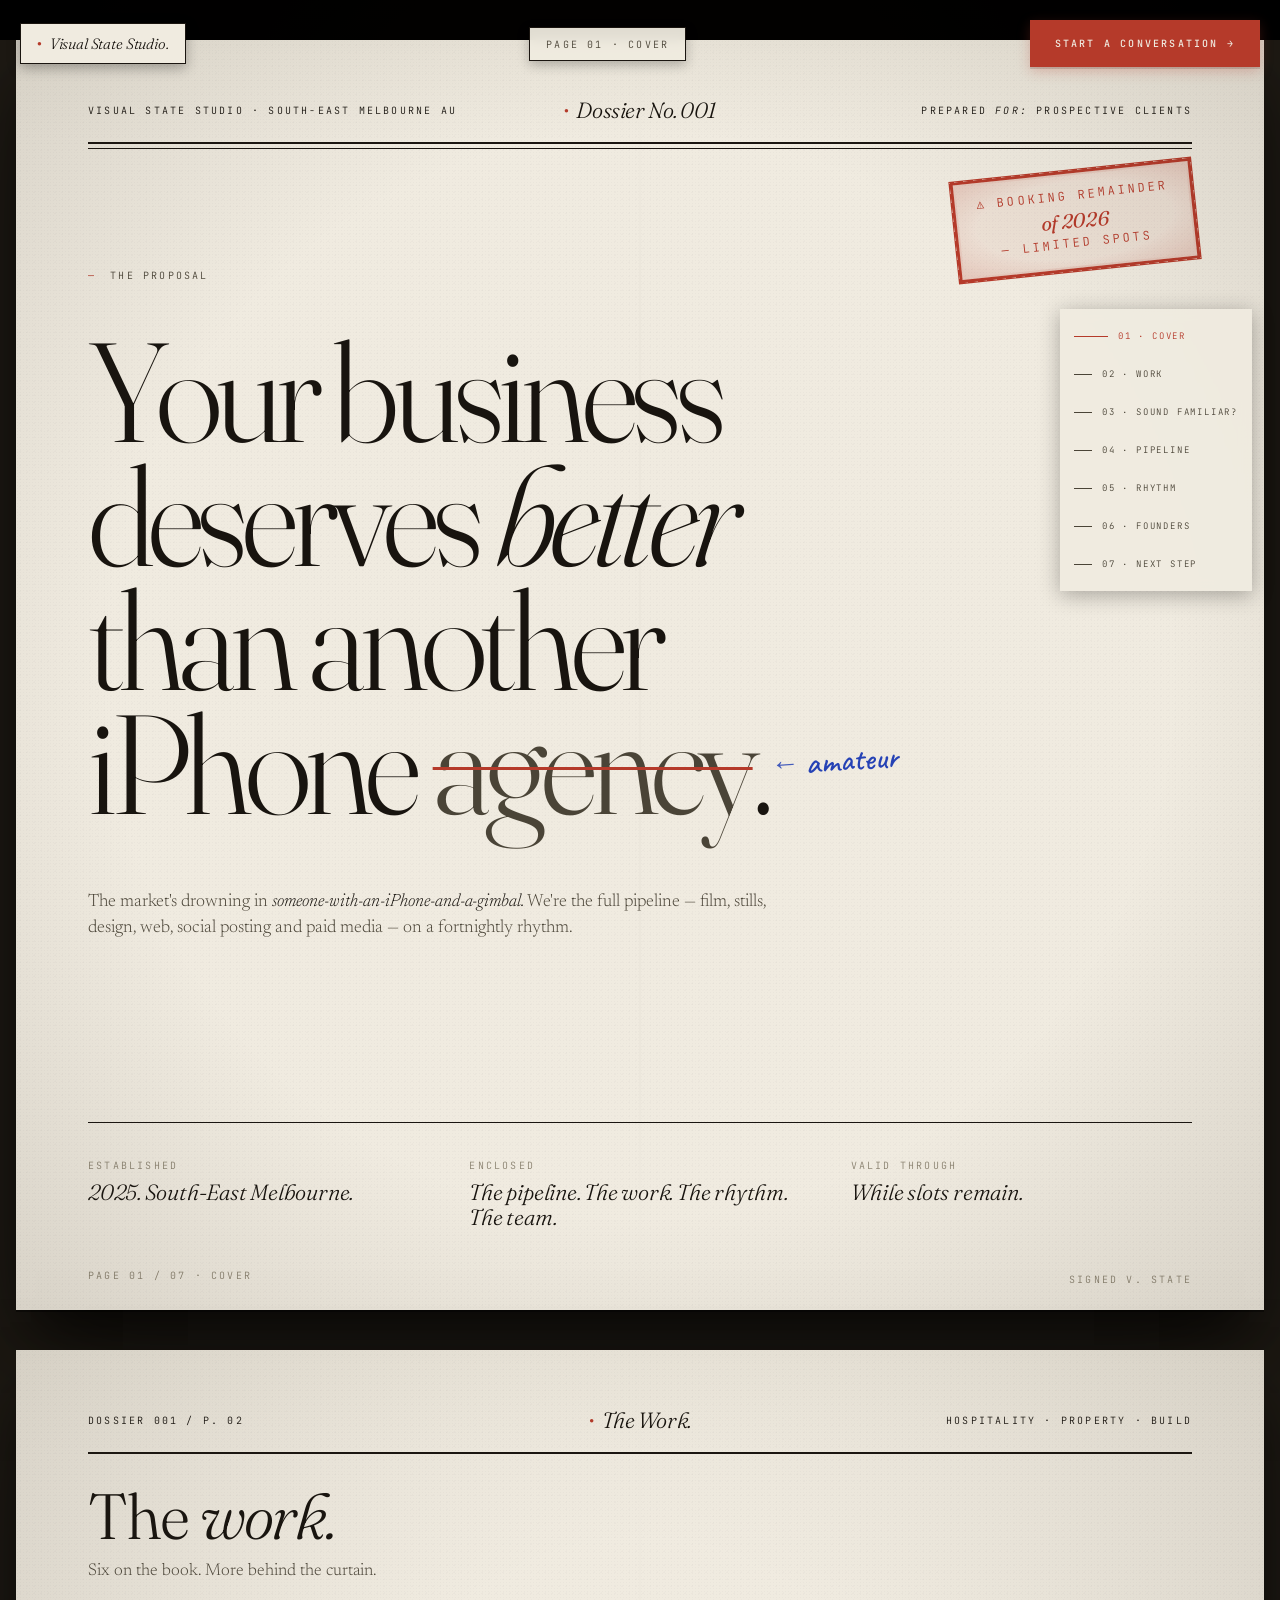
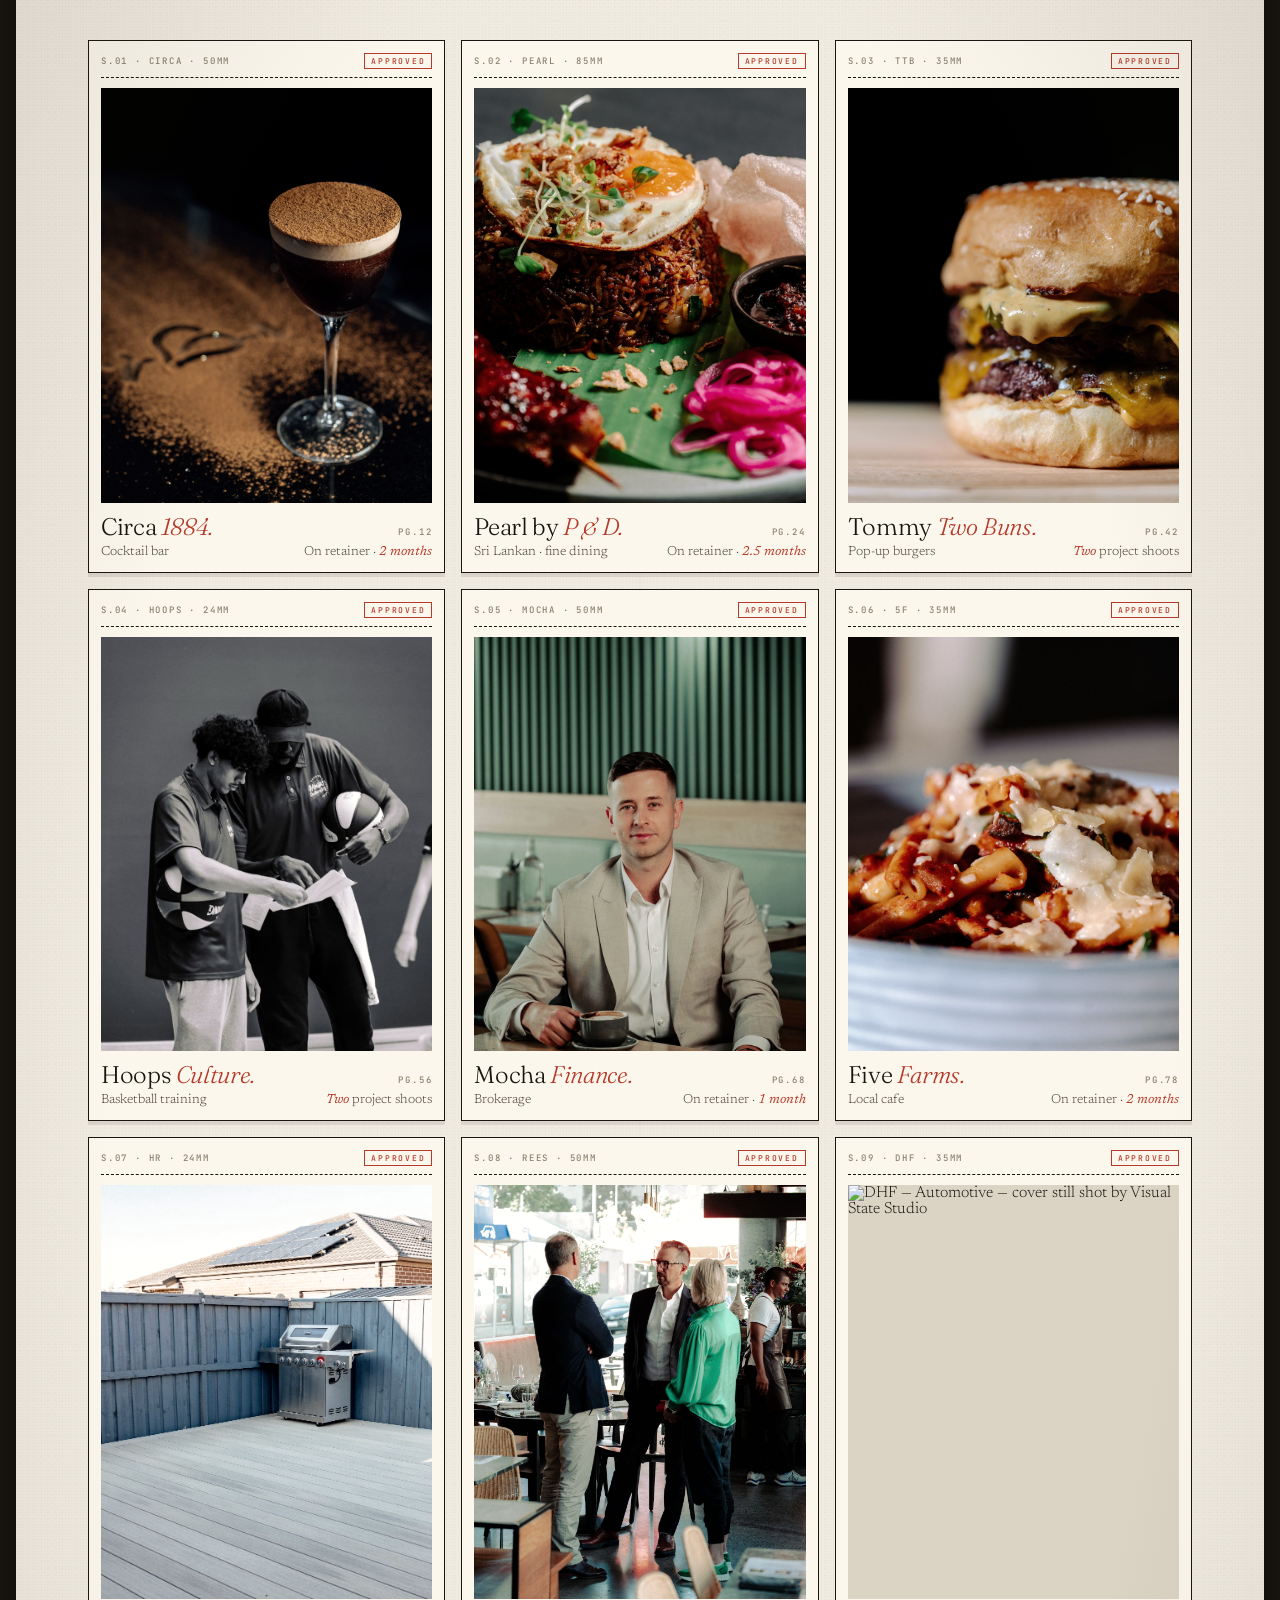
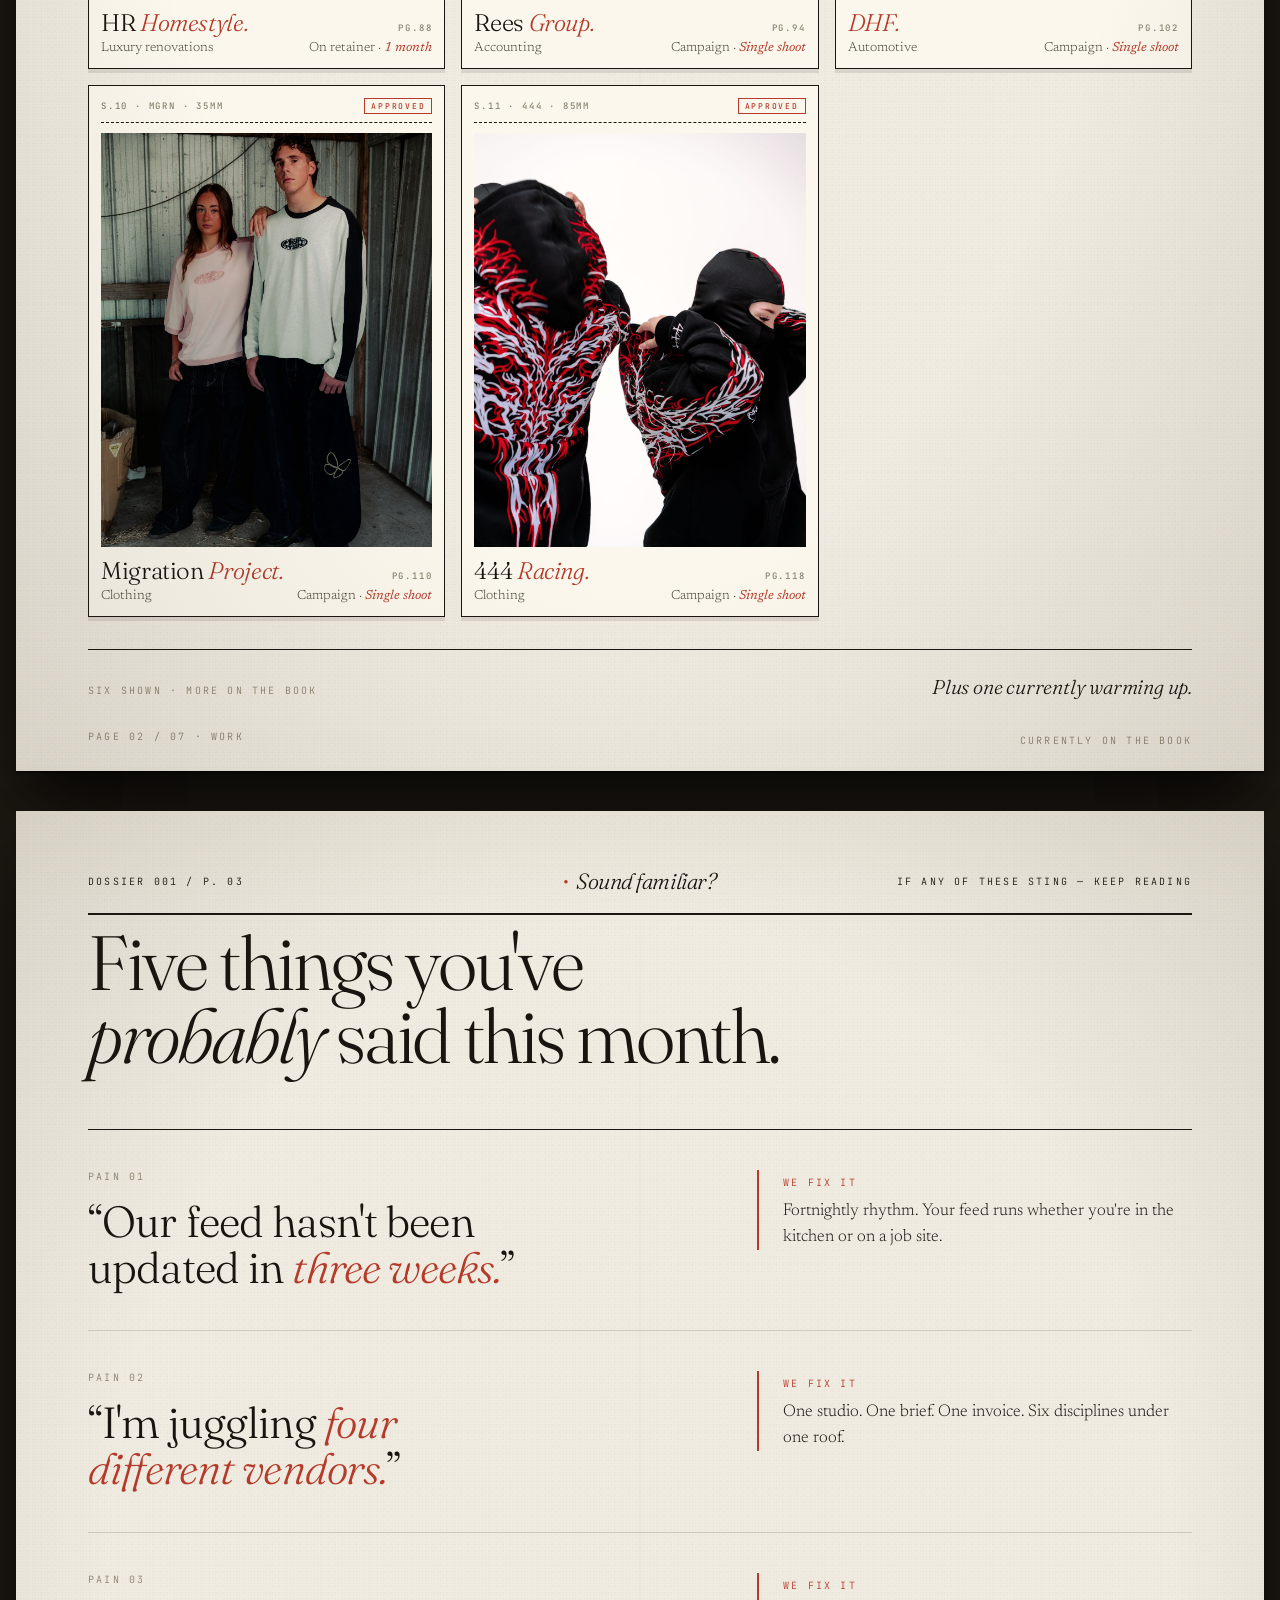
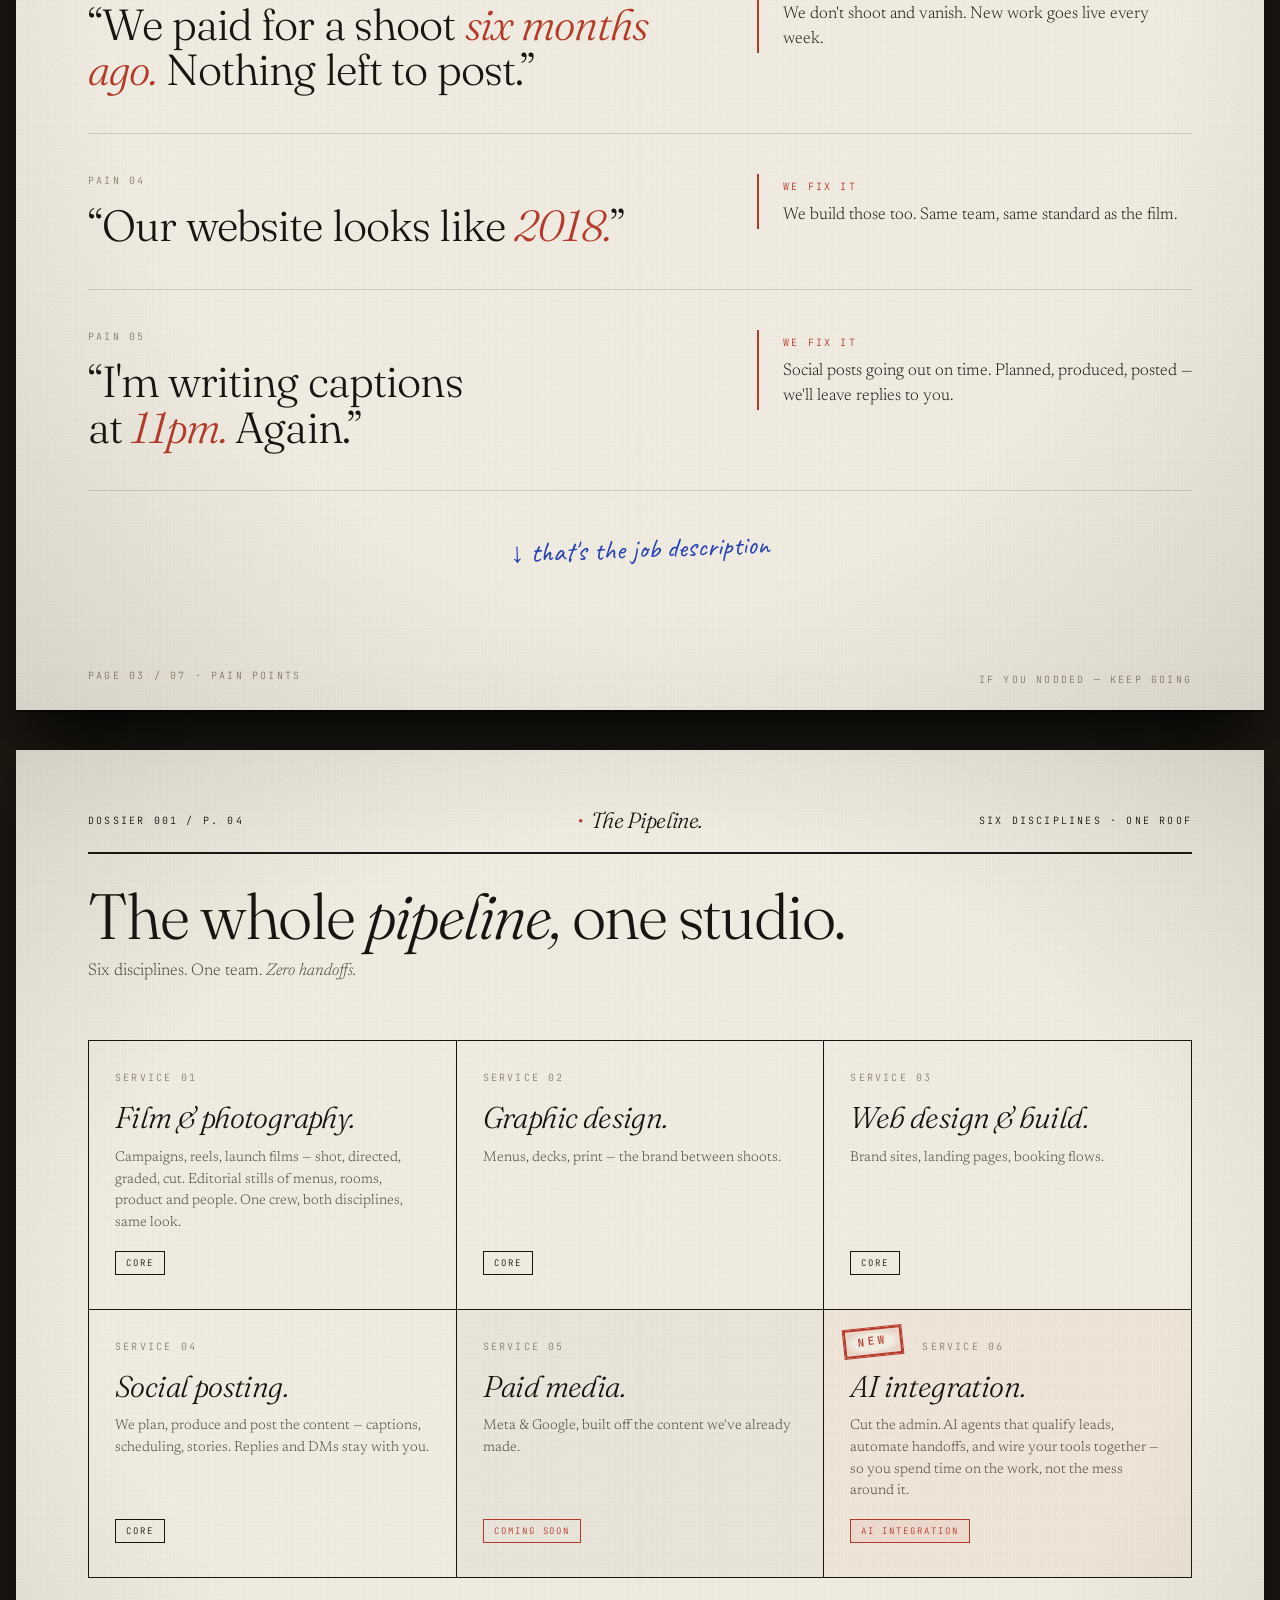
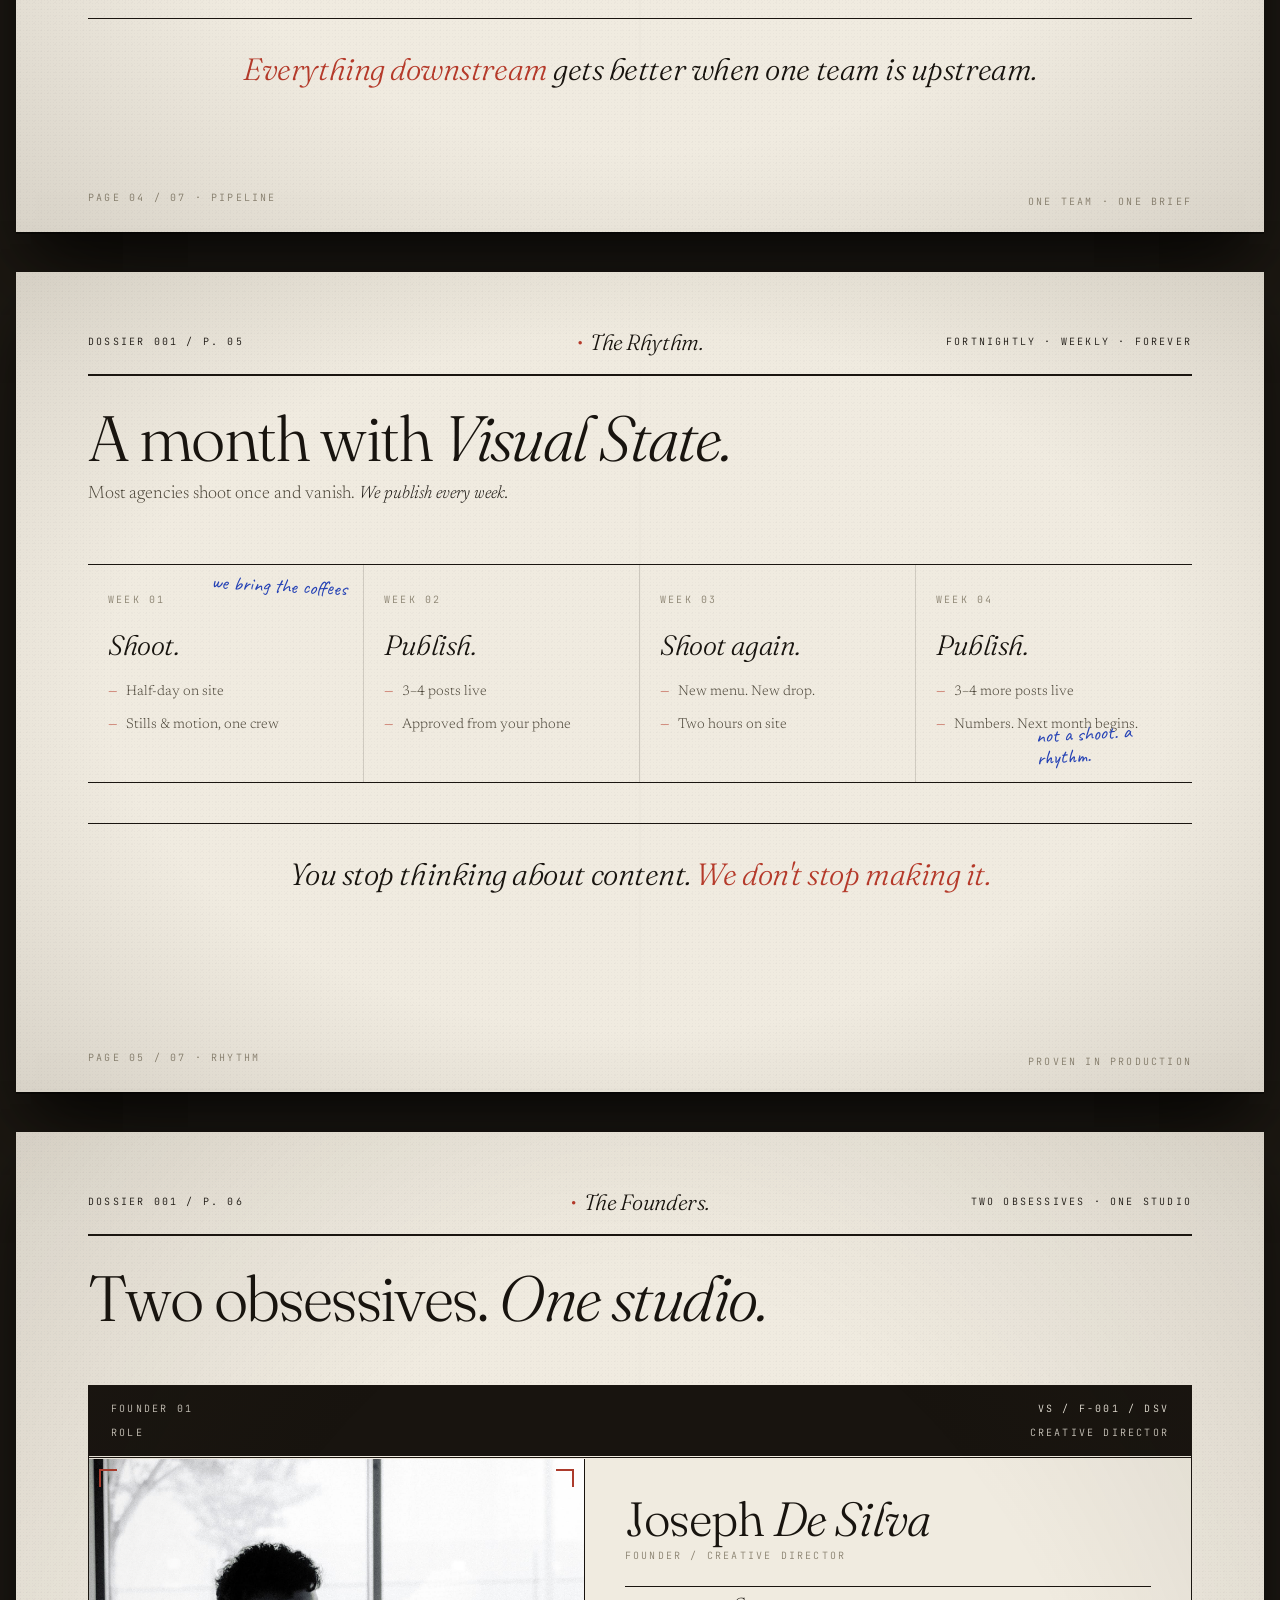
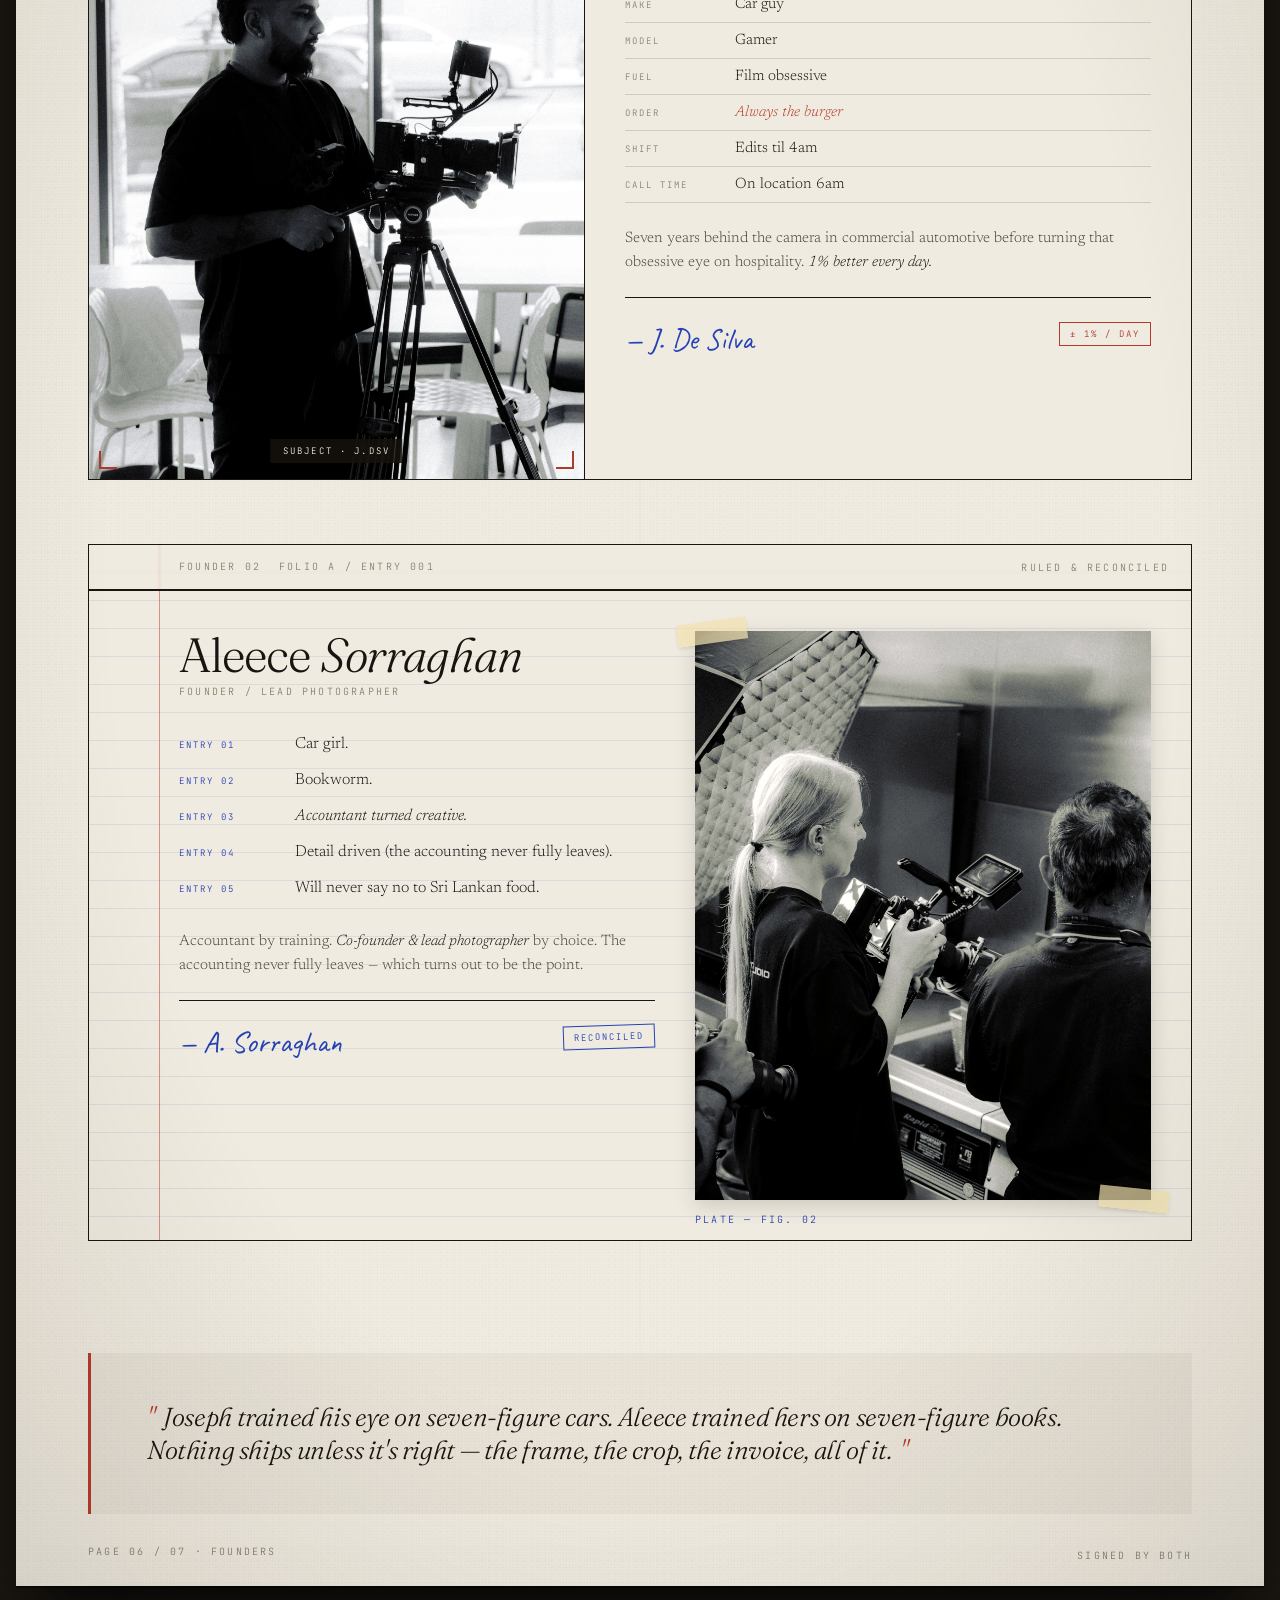
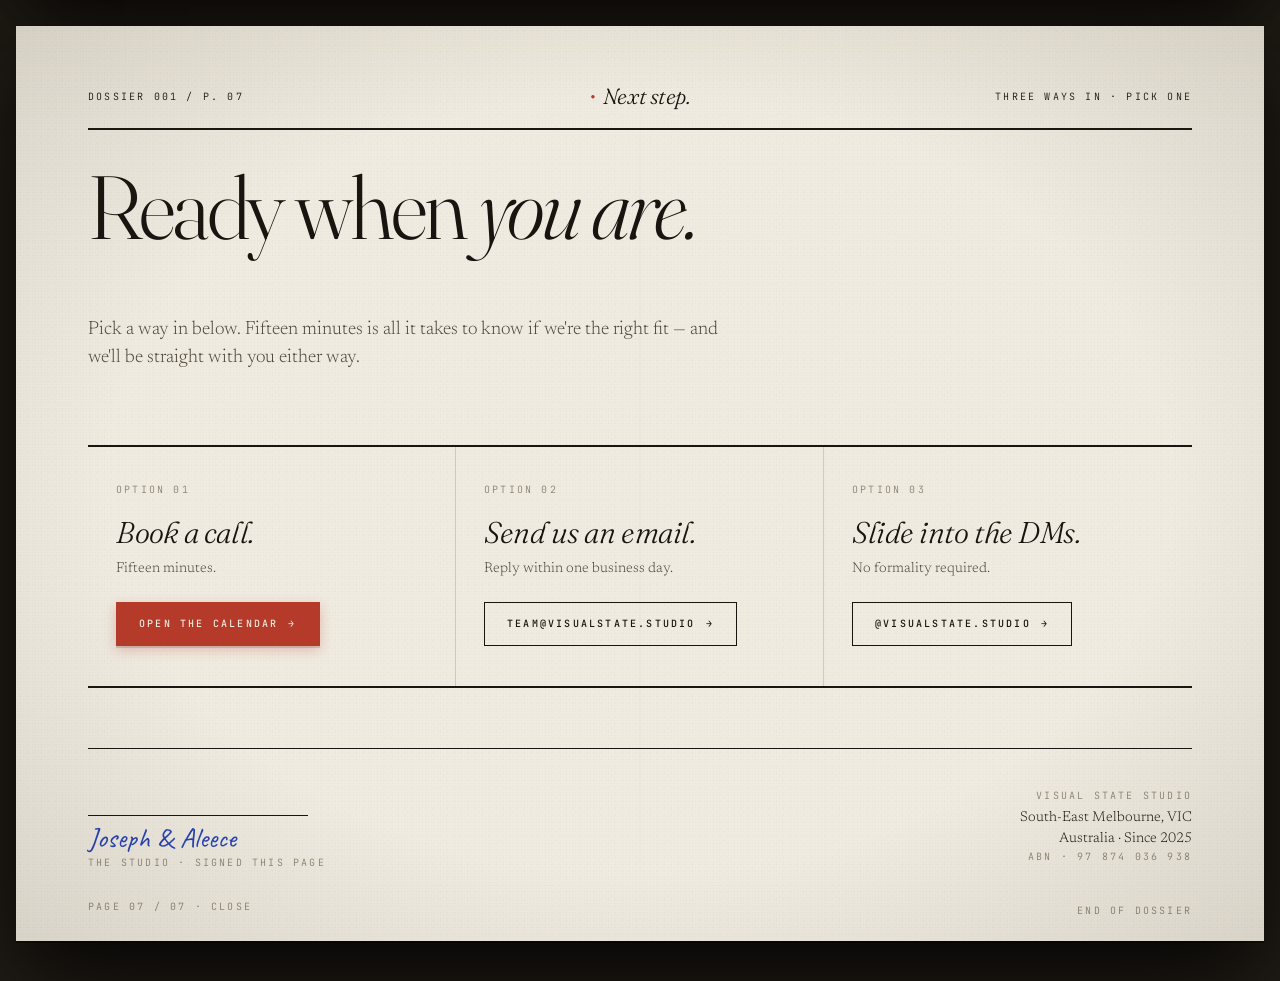
==== commit f32dc16c: "Copy tweaks + alignment fixes across 6 items Book-a-call CTA drops the "On a Tuesday" line. Cover Va" ====
--- a/index.html
+++ b/index.html
@@ -808,6 +808,12 @@
 }
 .pains-kicker {
   margin-top: 40px;
+  /* Reserve clearance for absolute-positioned .page-number / .page-stamp
+     (which sit at bottom:24-28px within the .page). Page padding-bottom is
+     72px desktop / 96px mobile, but that's eaten by flow content when the
+     pains list is tall. This padding-bottom guarantees the kicker line and
+     the footer stamps never share pixels. */
+  padding-bottom: 72px;
   text-align: center;
 }
 .pains-hand {
@@ -1087,6 +1093,9 @@
   font-style: italic;
   text-align: center;
   padding-top: 32px;
+  /* Reserve clearance from absolute-positioned .page-stamp / .page-number.
+     Matches .pains-kicker (72px / 88px mobile) for consistent page-footer rhythm. */
+  padding-bottom: 72px;
   border-top: 1px solid var(--rule);
 }
 .pipeline-closer em { color: var(--stamp); font-style: italic; }
@@ -1148,6 +1157,9 @@
   background: rgba(181,58,42,.04);
   position: relative;
 }
+/* Stamp now sits top-left; push the "Service 06" label down so it clears
+   the rotated stamp without collision. Stamp is ~64px wide, rotated -6deg. */
+.pipeline-tile--new .pt-no { padding-left: 72px; }
 .pipeline-tile .pt-tag--new {
   color: var(--stamp);
   border-color: var(--stamp);
@@ -1156,7 +1168,7 @@
 .pipeline-tile .pt-stamp-new {
   position: absolute;
   top: 18px;
-  right: 20px;
+  left: 20px;
   padding: 6px 12px 7px;
   border: 2px solid var(--stamp);
   color: var(--stamp);
@@ -1534,6 +1546,8 @@
   display: inline-block;
 }
 .topbar-middle {
+  /* Natural grid-column-2 centering — the parent .topbar is a 3-column grid
+     (auto 1fr auto); this middle cell is centered inside its own column. */
   justify-self: center;
   background: rgba(240,235,224,.94);
   backdrop-filter: blur(6px);
@@ -1761,8 +1775,11 @@
     padding: 24px;
   }
   .close-card:last-child { border-bottom: 0; }
-  .close-foot { grid-template-columns: 1fr; gap: 24px; padding-top: 24px; }
-  .close-foot .address { text-align: left; }
+  .close-foot { grid-template-columns: 1fr; gap: 24px; padding-top: 24px; text-align: center; justify-items: center; }
+  .close-foot .sig-block { text-align: center; }
+  .close-foot .sig-line { margin-left: auto; margin-right: auto; }
+  .close-foot .address { text-align: center; }
+  .close-foot .address .mono { text-align: center; }
 
   /* LEDGER / CLIENTS table */
   .ledger thead th:nth-child(3), .ledger tbody td:nth-child(3) { display: none; }
@@ -1877,9 +1894,10 @@
   }
 
   /* Kicker / aside clearance from absolute page footer */
-  .pains-kicker  { margin-bottom: 40px; }
-  .rhythm-aside  { margin-bottom: 24px; }
-  .close-foot    { margin-bottom: 24px; }
+  .pains-kicker     { padding-bottom: 88px; }
+  .pipeline-closer  { padding-bottom: 88px; }
+  .rhythm-aside     { margin-bottom: 24px; }
+  .close-foot       { margin-bottom: 24px; }
 
   /* RHYTHM caveats reset to inline flow so they don't overlap content */
   .rhythm-note {
@@ -1913,7 +1931,7 @@
 
 <div class="topbar">
   <div class="topbar-brand">Visual State Studio.</div>
-  <div class="topbar-middle"><span class="mono" id="tb-label">Dossier No. 001 · Page 01</span></div>
+  <div class="topbar-middle"><span class="mono" id="tb-label">PAGE 01 · COVER</span></div>
   <a href="#page-07" class="topbar-cta" data-arrow="none">Start a conversation →</a>
 </div>
 
@@ -1966,7 +1984,7 @@
     </div>
     <div class="cover-foot-field">
       <span class="mono">Valid through</span>
-      <div class="value"><em>While coffee is hot.</em></div>
+      <div class="value"><em>While slots remain.</em></div>
     </div>
   </footer>
 
@@ -2335,7 +2353,7 @@
     <a href="https://calendly.com/team-visualstate/new-meeting" target="_blank" rel="noopener noreferrer" class="close-card close-card--primary">
       <span class="mono cc-no">Option 01</span>
       <h3>Book a call.</h3>
-      <p class="cc-detail">Fifteen minutes. On a Tuesday.</p>
+      <p class="cc-detail">Fifteen minutes.</p>
       <span class="cc-cta">Open the calendar</span>
     </a>
     <a href="mailto:team@visualstate.studio" class="close-card">
@@ -2669,7 +2687,7 @@
 const pages = [...document.querySelectorAll('.page')];
 const dots = [...document.querySelectorAll('.nav-dots a')];
 const tbLabel = document.getElementById('tb-label');
-const PAGE_TITLES = { 'page-01': 'Cover', 'page-02': 'Work', 'page-03': 'Pain points', 'page-04': 'Pipeline', 'page-05': 'Rhythm', 'page-06': 'Founders', 'page-07': 'Next step' };
+const PAGE_TITLES = { 'page-01': 'COVER', 'page-02': 'WORK', 'page-03': 'PAIN POINTS', 'page-04': 'PIPELINE', 'page-05': 'RHYTHM', 'page-06': 'FOUNDERS', 'page-07': 'NEXT STEP' };
 
 dots.forEach(d => d.addEventListener('click', (e) => {
   e.preventDefault();
@@ -2684,7 +2702,7 @@
       const id = en.target.id;
       dots.forEach(d => d.classList.toggle('active', d.dataset.page === id));
       const pNo = String(pages.findIndex(p => p.id === id) + 1).padStart(2, '0');
-      tbLabel.textContent = `Dossier No. 001 · Page ${pNo} · ${PAGE_TITLES[id] || ''}`;
+      tbLabel.textContent = `PAGE ${pNo} · ${PAGE_TITLES[id] || ''}`;
     }
   });
 }, { threshold: [0, 0.3, 0.6] });
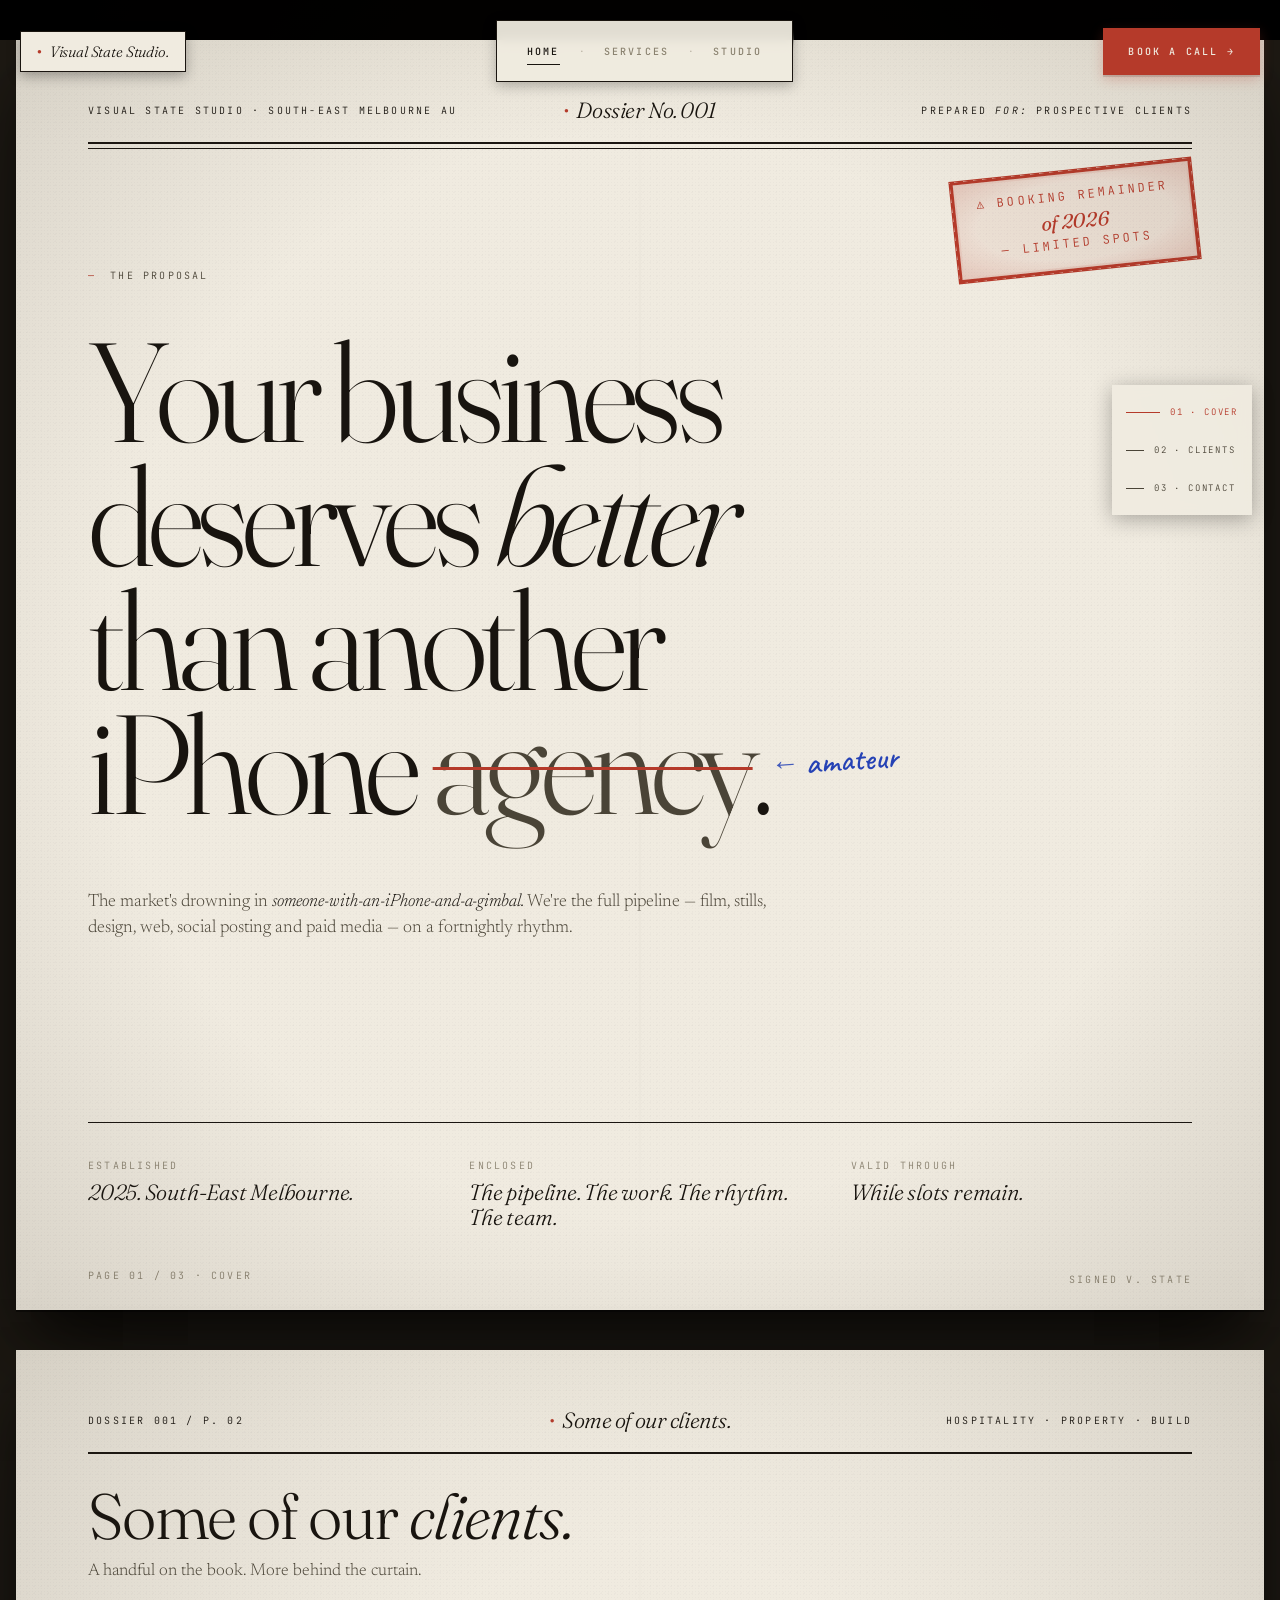
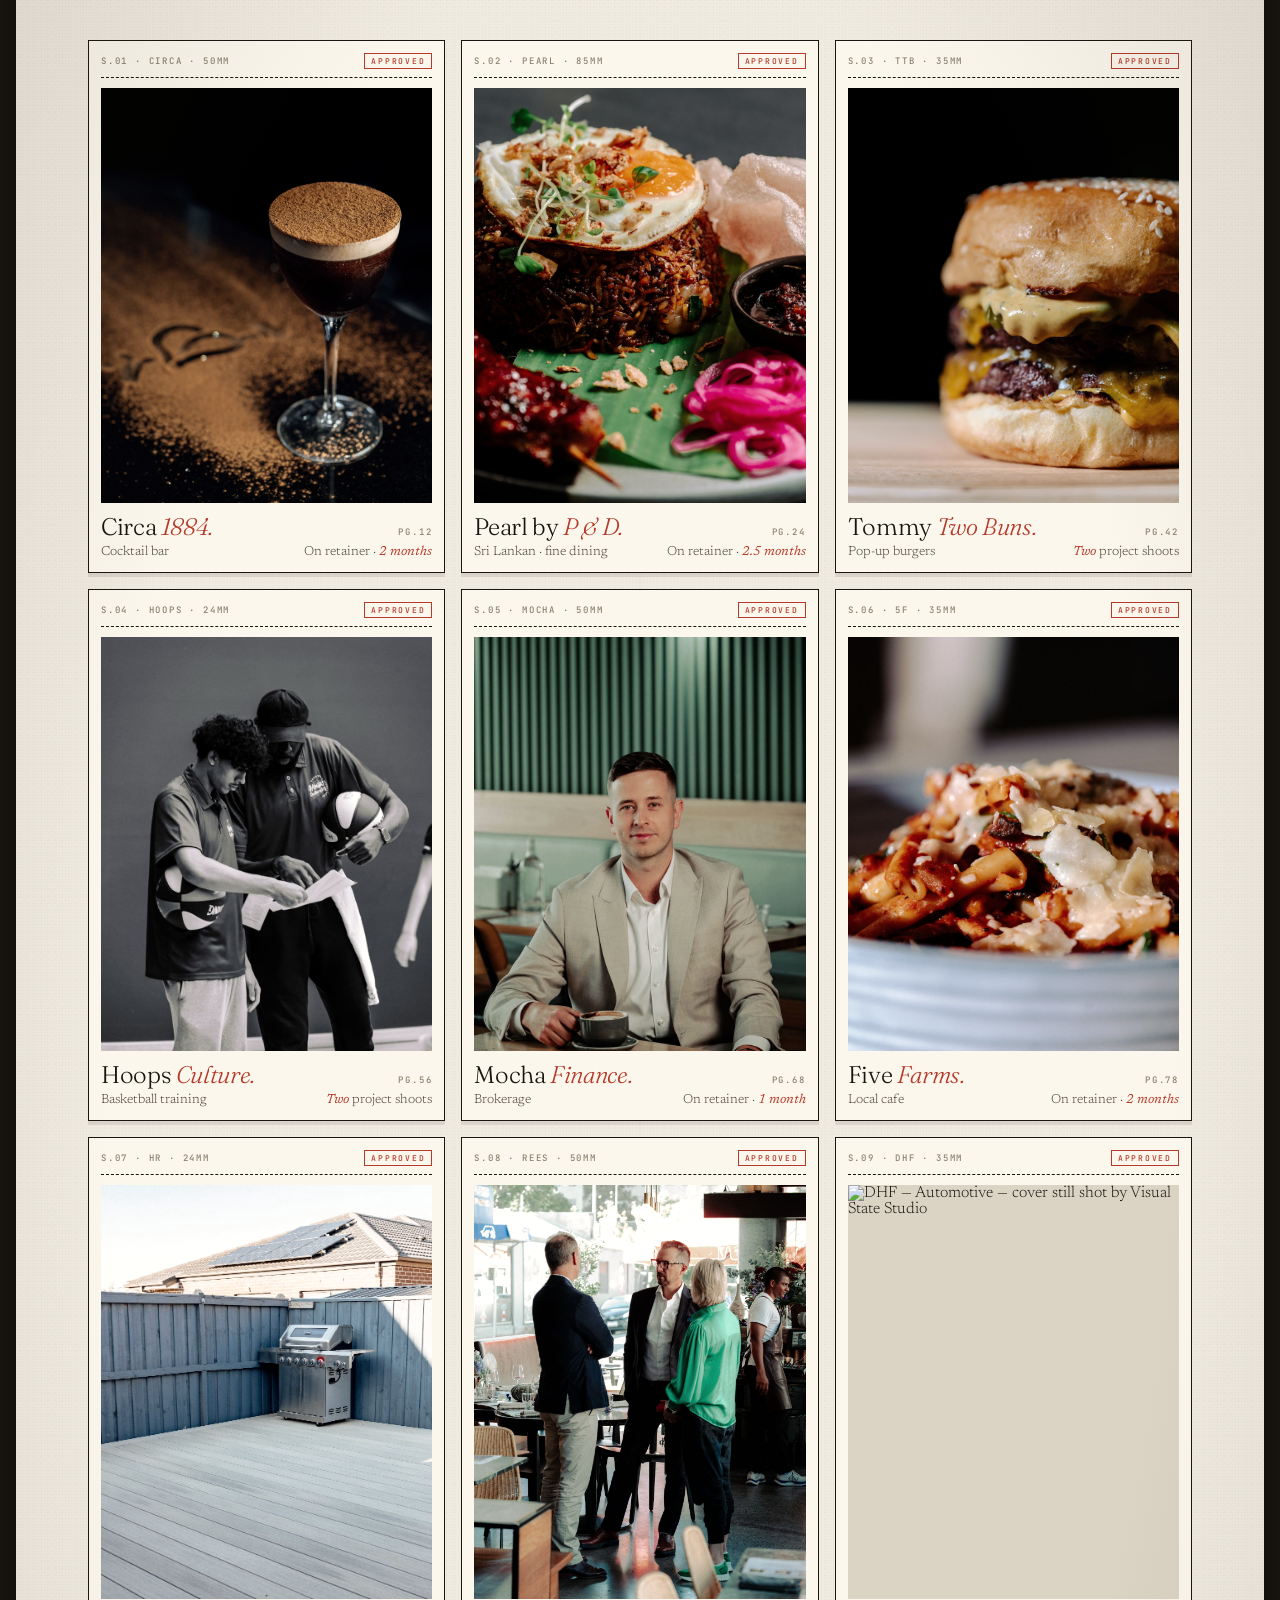
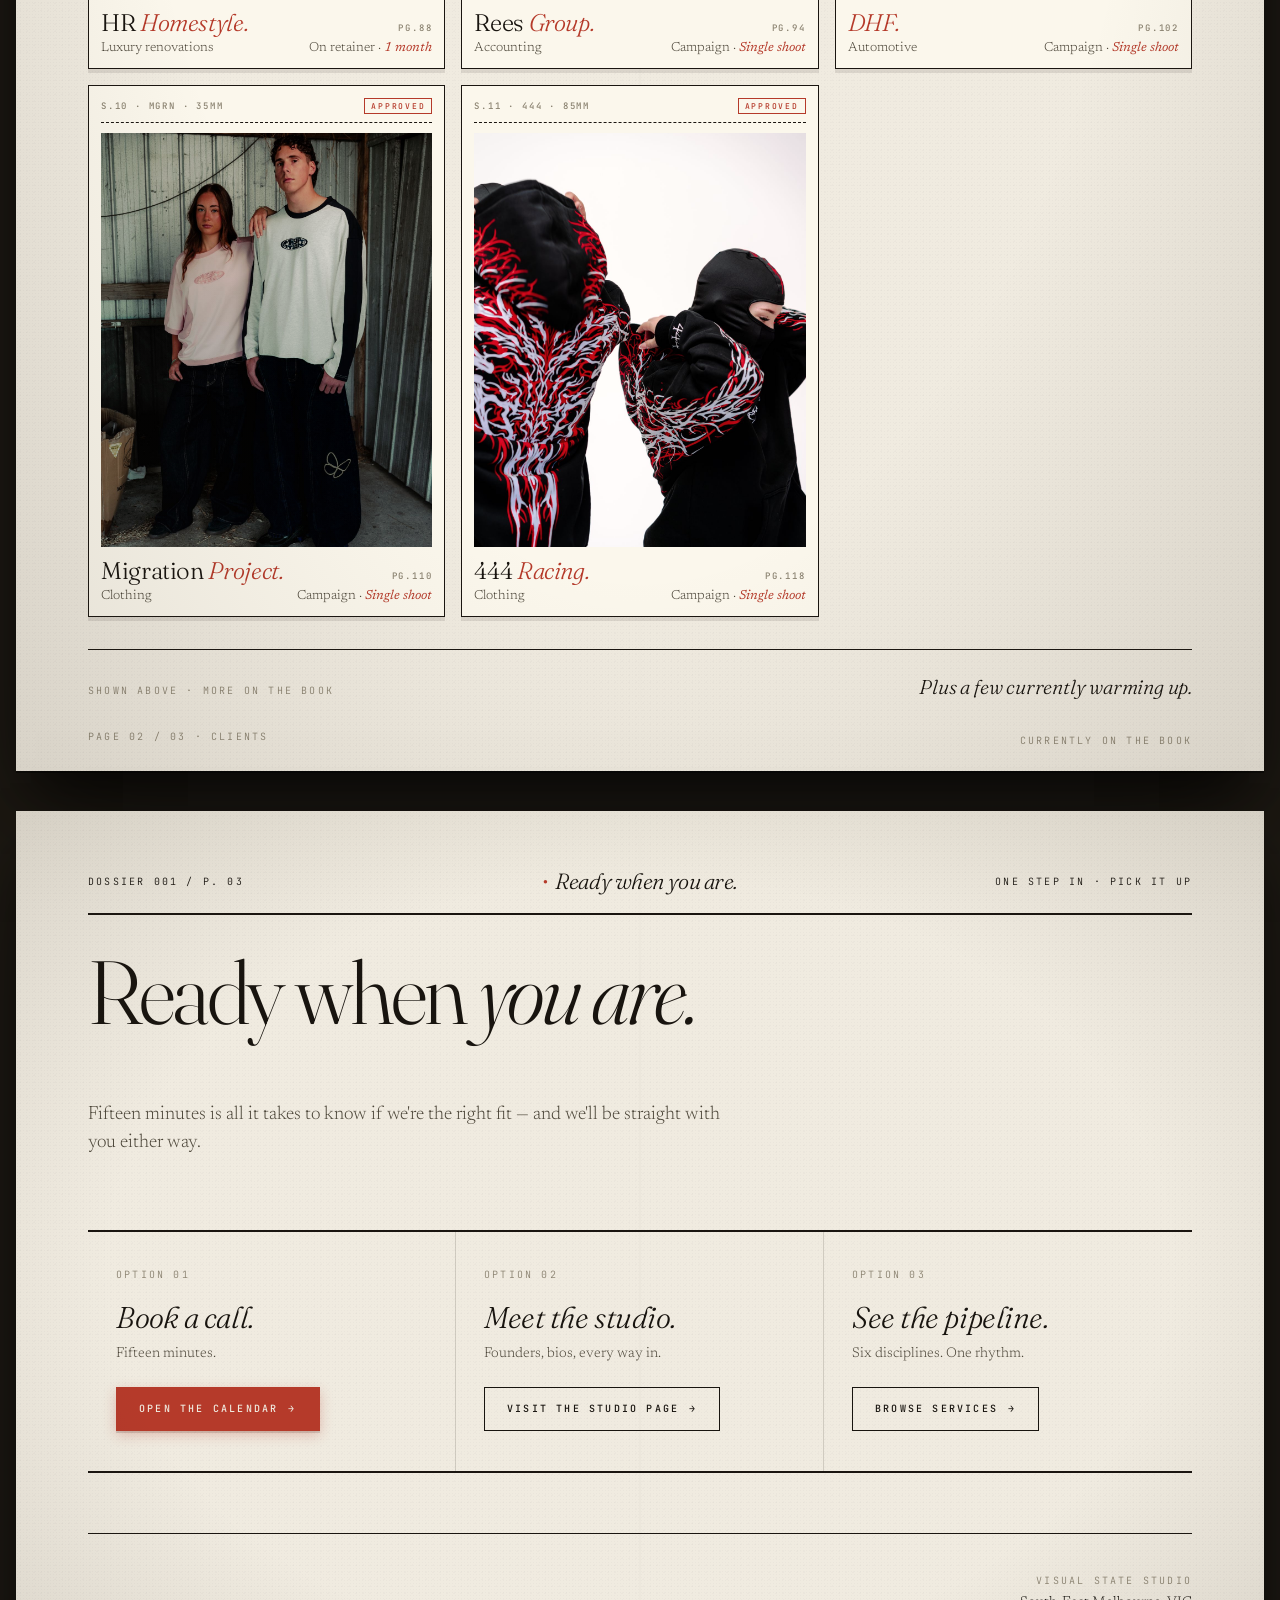
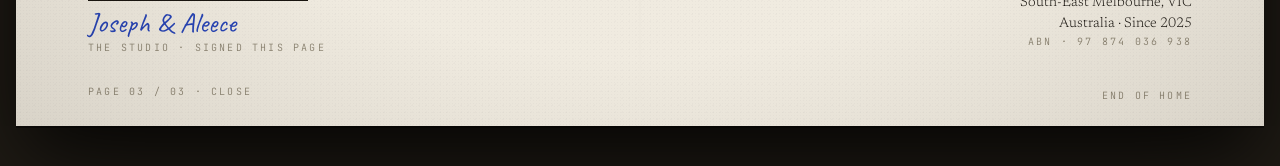
==== commit 863c44b7: "Split site into 3 pages: Home, Services, Studio Single-page dossier restructured into three focused " ====
--- a/index.html
+++ b/index.html
@@ -25,15 +25,15 @@
 <meta name="twitter:image" content="https://visualstate.studio/assets/circa/01.jpg">
 
 <!-- Favicons -->
-<link rel="icon" type="image/svg+xml" href="assets/favicon/favicon.svg">
-<link rel="icon" type="image/x-icon" href="assets/favicon/favicon.ico">
-<link rel="icon" type="image/png" sizes="16x16" href="assets/favicon/favicon-16x16.png">
-<link rel="icon" type="image/png" sizes="32x32" href="assets/favicon/favicon-32x32.png">
-<link rel="icon" type="image/png" sizes="48x48" href="assets/favicon/favicon-48x48.png">
-<link rel="icon" type="image/png" sizes="192x192" href="assets/favicon/favicon-192x192.png">
-<link rel="icon" type="image/png" sizes="512x512" href="assets/favicon/favicon-512x512.png">
-<link rel="apple-touch-icon" sizes="180x180" href="assets/favicon/favicon-180x180.png">
-<link rel="manifest" href="assets/favicon/site.webmanifest">
+<link rel="icon" type="image/svg+xml" href="/assets/favicon/favicon.svg">
+<link rel="icon" type="image/x-icon" href="/assets/favicon/favicon.ico">
+<link rel="icon" type="image/png" sizes="16x16" href="/assets/favicon/favicon-16x16.png">
+<link rel="icon" type="image/png" sizes="32x32" href="/assets/favicon/favicon-32x32.png">
+<link rel="icon" type="image/png" sizes="48x48" href="/assets/favicon/favicon-48x48.png">
+<link rel="icon" type="image/png" sizes="192x192" href="/assets/favicon/favicon-192x192.png">
+<link rel="icon" type="image/png" sizes="512x512" href="/assets/favicon/favicon-512x512.png">
+<link rel="apple-touch-icon" sizes="180x180" href="/assets/favicon/favicon-180x180.png">
+<link rel="manifest" href="/assets/favicon/site.webmanifest">
 
 <!-- Fonts -->
 <link rel="preconnect" href="https://fonts.googleapis.com">
@@ -41,7 +41,10 @@
 <link rel="preload" as="style" href="https://fonts.googleapis.com/css2?family=Fraunces:ital,opsz,wght@0,9..144,300;0,9..144,400;1,9..144,300;1,9..144,400&family=Newsreader:ital,wght@0,300;0,400;1,300;1,400&family=JetBrains+Mono:wght@300;400;500&family=Caveat:wght@400;600&display=swap">
 <link href="https://fonts.googleapis.com/css2?family=Fraunces:ital,opsz,wght@0,9..144,300;0,9..144,400;1,9..144,300;1,9..144,400&family=Newsreader:ital,wght@0,300;0,400;1,300;1,400&family=JetBrains+Mono:wght@300;400;500&family=Caveat:wght@400;600&display=swap" rel="stylesheet">
 
-<!-- JSON-LD Organization -->
+<!-- Shared site CSS -->
+<link rel="stylesheet" href="/assets/css/site.css">
+
+<!-- JSON-LD Organization (home only) -->
 <script type="application/ld+json">
 {
   "@context": "https://schema.org",
@@ -72,1883 +75,31 @@
   }
 }
 </script>
-<style>
-:root {
-  --paper: #F0EBE0;
-  --paper-shadow: #D8D2C3;
-  --ink: #18140F;
-  --ink-soft: #4A4437;
-  --muted: #8A8270;
-  --rule: #1A1510;
-  --stamp: #B53A2A;
-  --mark: #2542B5; /* hand annotations */
-  --bg: #1E1A14;
-  --background: #1E1A14; /* brand-guide alias */
-  --paper-raised: #FBF7EC; /* lighter variant of --paper — used for the floating work-tile surface */
-
-  /* Motion — per Brand Guide §09 */
-  --ease-out-editorial: cubic-bezier(0.2, 0.7, 0.2, 1);
-  --ease-standard:      cubic-bezier(0.4, 0.0, 0.2, 1);
-  --ease-in:            cubic-bezier(0.4, 0.0, 1.0, 1.0);
-  --dur-instant: 80ms;
-  --dur-fast:    180ms;
-  --dur-base:    320ms;
-  --dur-slow:    560ms;
-  --dur-reveal:  900ms;
-}
-
-/* Focus states — Brand Guide §08 — 2px --mark ring at 2px offset */
-a:focus-visible,
-button:focus-visible,
-[role="button"]:focus-visible,
-input:focus-visible,
-textarea:focus-visible,
-select:focus-visible {
-  outline: 2px solid var(--mark);
-  outline-offset: 2px;
-}
-.nav-dots a:focus-visible,
-.topbar-cta:focus-visible,
-.close-card:focus-visible,
-.work-tile:focus-visible,
-.lightbox-close:focus-visible {
-  outline: 2px solid var(--mark);
-  outline-offset: 2px;
-}
-* { margin: 0; padding: 0; box-sizing: border-box; }
-html, body {
-  background: var(--bg);
-  font-family: 'Newsreader', Georgia, serif;
-  color: var(--ink);
-  -webkit-font-smoothing: antialiased;
-  font-weight: 300;
-  overflow-x: clip;
-}
-
-/* Dark leather desk background (between pages) */
-body::before {
-  content: '';
-  position: fixed; inset: 0; z-index: -1;
-  background:
-    radial-gradient(ellipse at 50% 30%, #2a241a, #0d0a07 70%),
-    linear-gradient(180deg, #1a1510, #0a0805);
-  background-blend-mode: multiply;
-}
-
-/* ---------- TYPE ---------- */
-.mono { font-family: 'JetBrains Mono', ui-monospace, monospace; font-size: 10px; letter-spacing: .22em; text-transform: uppercase; }
-.disp { font-family: 'Fraunces', serif; font-weight: 300; letter-spacing: -.02em; }
-.hand { font-family: 'Caveat', cursive; color: var(--mark); }
-.read { font-family: 'Newsreader', serif; }
-em { font-style: italic; }
-
-/* ---------- PAGE SHELL ---------- */
-.page {
-  position: relative;
-  max-width: 1760px;
-  width: calc(100% - 32px);
-  margin: 40px auto;
-  min-height: calc(100vh - 80px);
-  background: var(--paper);
-  color: var(--ink);
-  padding: 56px 72px 72px;
-  box-shadow:
-    0 2px 0 rgba(0,0,0,.4),
-    0 30px 60px -15px rgba(0,0,0,.6),
-    0 50px 100px -20px rgba(0,0,0,.5);
-  overflow: hidden;
-  /* paper texture */
-  background-image:
-    radial-gradient(rgba(24,20,15,0.025) 1px, transparent 1px),
-    radial-gradient(rgba(24,20,15,0.018) 1px, transparent 1px),
-    linear-gradient(180deg, rgba(216,210,195,0.15), transparent 100px);
-  background-size: 3px 3px, 7px 7px, 100% 100%;
-  background-position: 0 0, 1px 2px, 0 0;
-}
-/* fold shadow down centre */
-.page::before {
-  content: '';
-  position: absolute; top: 0; bottom: 0;
-  left: 50%; width: 1px;
-  background: linear-gradient(180deg, transparent, rgba(24,20,15,.08) 20%, rgba(24,20,15,.08) 80%, transparent);
-  transform: translateX(-.5px);
-  pointer-events: none;
-  opacity: .5;
-}
-/* slight corner darkening */
-.page::after {
-  content: '';
-  position: absolute; inset: 0;
-  pointer-events: none;
-  background: radial-gradient(ellipse at 50% 50%, transparent 60%, rgba(48,40,28,.12));
-}
-
-/* ---------- LETTERHEAD (top of each page) ---------- */
-.letterhead {
-  display: grid;
-  grid-template-columns: 1fr auto 1fr;
-  gap: 24px;
-  padding-bottom: 18px;
-  border-bottom: 2px solid var(--rule);
-  margin-bottom: 4px;
-  align-items: center;
-}
-.letterhead-left, .letterhead-right { font-size: 10px; letter-spacing: .22em; text-transform: uppercase; font-family: 'JetBrains Mono', monospace; color: var(--ink); }
-.letterhead-right { text-align: right; }
-.letterhead-mark {
-  font-family: 'Fraunces', serif;
-  font-style: italic;
-  font-weight: 300;
-  font-size: 22px;
-  letter-spacing: -.02em;
-  color: var(--ink);
-  white-space: nowrap;
-}
-.letterhead-mark::before {
-  content: '●';
-  color: var(--stamp);
-  font-size: 8px;
-  vertical-align: middle;
-  margin-right: 8px;
-  transform: translateY(-3px);
-  display: inline-block;
-}
-
-/* double-rule under letterhead */
-.page > .letterhead + .rule-thin {
-  border-top: 1px solid var(--rule);
-  margin-top: 4px;
-  margin-bottom: 40px;
-}
-
-/* ---------- PAGE METADATA STRIP ---------- */
-.meta-strip {
-  display: grid;
-  grid-template-columns: repeat(4, 1fr);
-  gap: 32px;
-  padding: 18px 0;
-  border-bottom: 1px solid var(--rule);
-  margin-bottom: 48px;
-}
-.meta-field .mono { color: var(--muted); margin-bottom: 6px; display: block; }
-.meta-field .value {
-  font-family: 'Newsreader', serif;
-  font-size: 16px;
-  line-height: 1.3;
-  color: var(--ink);
-}
-.meta-field .value em { font-style: italic; }
-
-/* ---------- PAGE NUMBERING (bottom corner) ---------- */
-.page-number {
-  position: absolute;
-  bottom: 28px; left: 72px;
-  font-family: 'JetBrains Mono', monospace;
-  font-size: 10px;
-  letter-spacing: .22em;
-  color: var(--muted);
-  text-transform: uppercase;
-}
-.page-stamp {
-  position: absolute;
-  bottom: 24px; right: 72px;
-  font-family: 'JetBrains Mono', monospace;
-  font-size: 10px;
-  letter-spacing: .22em;
-  color: var(--muted);
-  text-transform: uppercase;
-}
-
-/* ========================================================
-   PAGE 01 — COVER
-   ======================================================== */
-.cover {
-  padding: 56px 72px 80px;
-}
-.cover-hero {
-  padding: 80px 0 100px;
-}
-.cover-kicker { color: var(--ink-soft); margin-bottom: 48px; }
-.cover-kicker::before {
-  content: '—'; margin-right: 14px; color: var(--stamp);
-}
-.cover-title {
-  font-family: 'Fraunces', serif;
-  font-weight: 300;
-  font-size: clamp(64px, 11vw, 160px);
-  line-height: .88;
-  letter-spacing: -.045em;
-  color: var(--ink);
-  text-wrap: balance;
-}
-.cover-title em { font-style: italic; }
-.cover-title .struck {
-  text-decoration: line-through;
-  text-decoration-thickness: 3px;
-  text-decoration-color: var(--stamp);
-  color: var(--ink-soft);
-  position: relative;
-}
-/* hand-annotation replacing "agency" — arrow points LEFT back at the struck word */
-.hand-fix {
-  font-family: 'Caveat', cursive;
-  color: var(--mark);
-  font-size: clamp(26px, 2.6vw, 48px);
-  position: absolute;
-  top: 50%;
-  left: calc(100% + 18px);
-  transform: translateY(-55%) rotate(-4deg);
-  font-weight: 500;
-  white-space: nowrap;
-  letter-spacing: 0;
-  line-height: 1;
-  pointer-events: none;
-  display: inline-flex;
-  align-items: center;
-  gap: .18em;
-}
-.hand-fix::before {
-  content: '←';
-  display: inline-block;
-  font-size: .85em;
-  opacity: .85;
-  transform: translateY(-.05em);
-}
-
-.cover-sub {
-  max-width: 700px;
-  font-family: 'Newsreader', serif;
-  font-size: clamp(17px, 1.4vw, 22px);
-  line-height: 1.45;
-  color: var(--ink-soft);
-  margin-top: 64px;
-  text-wrap: pretty;
-}
-.cover-sub em { color: var(--ink); font-style: italic; }
-
-/* Approved stamp on cover */
-.stamp {
-  position: absolute;
-  top: 130px; right: 68px;
-  padding: 14px 22px 16px;
-  border: 3px solid var(--stamp);
-  color: var(--stamp);
-  font-family: 'JetBrains Mono', monospace;
-  font-size: 12px;
-  letter-spacing: .26em;
-  text-transform: uppercase;
-  transform: rotate(-6deg);
-  opacity: 1;
-  line-height: 1.4;
-  text-align: center;
-  background: rgba(181,58,42,.06);
-  box-shadow: 0 0 0 1px var(--stamp), inset 0 0 0 2px rgba(181,58,42,.15);
-}
-.stamp em {
-  display: block;
-  font-family: 'Fraunces', serif;
-  font-style: italic;
-  font-size: 20px;
-  letter-spacing: -.01em;
-  margin-top: 3px;
-  text-transform: none;
-  font-weight: 400;
-}
-/* paper wear under stamp */
-.stamp::before {
-  content: '';
-  position: absolute;
-  inset: 2px;
-  background: radial-gradient(ellipse, transparent 60%, rgba(181,58,42,.15));
-  mix-blend-mode: multiply;
-  pointer-events: none;
-}
-
-/* Cover footer — three columns */
-.cover-foot {
-  display: grid;
-  grid-template-columns: 1fr 1fr 1fr;
-  gap: 40px;
-  padding-top: 36px;
-  border-top: 1px solid var(--rule);
-  margin-top: 80px;
-}
-.cover-foot-field .mono { color: var(--muted); display: block; margin-bottom: 8px; }
-.cover-foot-field .value { font-family: 'Fraunces', serif; font-size: 22px; line-height: 1.15; color: var(--ink); font-style: italic; font-weight: 300; letter-spacing: -.01em; }
-
-/* ========================================================
-   PAGE 02 — THE CLIENTS (table)
-   ======================================================== */
-.clients-heading {
-  font-family: 'Fraunces', serif;
-  font-weight: 300;
-  font-size: clamp(36px, 5vw, 68px);
-  line-height: .95;
-  letter-spacing: -.025em;
-  margin-bottom: 12px;
-  color: var(--ink);
-}
-.clients-heading em { font-style: italic; }
-.clients-sub {
-  max-width: 620px;
-  font-size: 17px;
-  line-height: 1.5;
-  color: var(--ink-soft);
-  margin-bottom: 56px;
-}
-
-.ledger {
-  width: 100%;
-  border-collapse: collapse;
-  font-family: 'Newsreader', serif;
-}
-.ledger thead th {
-  font-family: 'JetBrains Mono', monospace;
-  font-size: 9px;
-  letter-spacing: .24em;
-  text-transform: uppercase;
-  color: var(--muted);
-  text-align: left;
-  padding: 10px 12px;
-  border-bottom: 1px solid var(--rule);
-  font-weight: 500;
-}
-.ledger thead th:last-child, .ledger tbody td:last-child { text-align: right; }
-.ledger tbody tr {
-  border-bottom: 1px solid rgba(24,20,15,.15);
-  cursor: pointer;
-  transition: background .2s;
-}
-.ledger tbody tr:hover { background: rgba(181,58,42,.05); }
-.ledger tbody tr.open { background: rgba(181,58,42,.04); }
-.ledger tbody td {
-  padding: 22px 12px;
-  font-size: 18px;
-  vertical-align: top;
-  color: var(--ink);
-}
-.ledger .cli-no { font-family: 'JetBrains Mono', monospace; font-size: 11px; letter-spacing: .2em; color: var(--muted); width: 60px; }
-.ledger .cli-name { font-family: 'Fraunces', serif; font-size: 22px; line-height: 1.1; letter-spacing: -.015em; font-weight: 300; }
-.ledger .cli-name em { font-style: italic; }
-.ledger .cli-industry { color: var(--ink-soft); font-size: 15px; }
-.ledger .cli-length { font-size: 15px; color: var(--ink-soft); width: 180px; }
-.ledger .cli-result { font-style: italic; color: var(--ink); font-size: 16px; line-height: 1.3; }
-.ledger .cli-result strong { color: var(--stamp); font-style: normal; font-weight: 400; }
-
-/* Expanded row inside ledger */
-.ledger tr.details-row {
-  display: none;
-  cursor: default;
-}
-.ledger tr.details-row.open {
-  display: table-row;
-}
-.ledger tr.details-row:hover { background: transparent; }
-.ledger tr.details-row td {
-  padding: 0 12px 28px;
-  border-bottom: none;
-}
-.ledger tr.details-row.open td { padding-top: 8px; }
-.ledger tr.details-row .details-inner {
-  display: grid;
-  grid-template-columns: 2fr 3fr;
-  gap: 40px;
-  align-items: start;
-  padding: 8px 0 24px;
-}
-.ledger .detail-copy p {
-  font-size: 15px;
-  line-height: 1.6;
-  color: var(--ink-soft);
-  margin-bottom: 14px;
-}
-.ledger .detail-copy p em { color: var(--ink); }
-.ledger .detail-grid {
-  display: grid;
-  grid-template-columns: repeat(3, 1fr);
-  gap: 4px;
-}
-.ledger .detail-grid img {
-  width: 100%;
-  aspect-ratio: 1;
-  object-fit: cover;
-  filter: saturate(.9);
-}
-
-/* ========================================================
-   PAGE 03 — HOW WE WORK
-   ======================================================== */
-.rhythm-heading {
-  font-family: 'Fraunces', serif;
-  font-weight: 300;
-  font-size: clamp(36px, 5vw, 68px);
-  line-height: .95;
-  letter-spacing: -.025em;
-  margin-bottom: 12px;
-  color: var(--ink);
-}
-.rhythm-heading em { font-style: italic; }
-.rhythm-lead {
-  max-width: 640px;
-  font-size: 18px;
-  line-height: 1.5;
-  color: var(--ink-soft);
-  margin-bottom: 56px;
-}
-.rhythm-lead em { color: var(--ink); font-style: italic; }
-
-.rhythm-grid {
-  display: grid;
-  grid-template-columns: repeat(4, 1fr);
-  border-top: 1px solid var(--rule);
-  border-bottom: 1px solid var(--rule);
-}
-.rhythm-week {
-  padding: 28px 20px 40px;
-  border-right: 1px solid rgba(24,20,15,.15);
-  position: relative;
-}
-.rhythm-week:last-child { border-right: 0; }
-.rhythm-week .wk-no { color: var(--muted); margin-bottom: 24px; display: block; }
-.rhythm-week h3 {
-  font-family: 'Fraunces', serif;
-  font-weight: 300;
-  font-style: italic;
-  font-size: 28px;
-  line-height: 1.1;
-  letter-spacing: -.015em;
-  color: var(--ink);
-  margin-bottom: 16px;
-}
-.rhythm-week ul { list-style: none; }
-.rhythm-week li {
-  font-size: 14px;
-  line-height: 1.5;
-  color: var(--ink-soft);
-  padding: 6px 0;
-  padding-left: 18px;
-  position: relative;
-}
-.rhythm-week li::before {
-  content: '—';
-  position: absolute;
-  left: 0;
-  color: var(--stamp);
-}
-
-/* Handwritten annotation on the rhythm */
-.rhythm-note {
-  position: absolute;
-  top: 10px; right: 16px;
-  font-family: 'Caveat', cursive;
-  color: var(--mark);
-  font-size: 20px;
-  transform: rotate(3deg);
-  max-width: 140px;
-  line-height: 1.1;
-}
-
-/* two-column aside after rhythm */
-.rhythm-aside {
-  display: grid;
-  grid-template-columns: 1fr 1fr;
-  gap: 64px;
-  margin-top: 64px;
-}
-.rhythm-aside h4 { color: var(--muted); margin-bottom: 18px; font-family: 'JetBrains Mono', monospace; font-size: 10px; letter-spacing: .22em; text-transform: uppercase; font-weight: 500; }
-.rhythm-aside p { font-size: 16px; line-height: 1.55; color: var(--ink); margin-bottom: 14px; }
-.rhythm-aside em { font-style: italic; }
-
-/* ========================================================
-   PAGE 04 — THE STUDIO
-   ======================================================== */
-.studio-heading {
-  font-family: 'Fraunces', serif;
-  font-weight: 300;
-  font-size: clamp(36px, 5vw, 68px);
-  line-height: .95;
-  letter-spacing: -.025em;
-  margin-bottom: 56px;
-  color: var(--ink);
-}
-.studio-heading em { font-style: italic; }
-
-.studio-grid {
-  display: grid;
-  grid-template-columns: 1fr 1fr;
-  gap: 60px;
-}
-.studio-card {
-  padding: 32px 0;
-  border-top: 2px solid var(--rule);
-}
-.studio-photo {
-  aspect-ratio: 4/5;
-  background: var(--paper-shadow);
-  overflow: hidden;
-  margin-bottom: 24px;
-  filter: sepia(.08);
-}
-.studio-photo img { width: 100%; height: 100%; object-fit: cover; display: block; }
-.studio-name {
-  font-family: 'Fraunces', serif;
-  font-weight: 300;
-  font-size: 40px;
-  line-height: 1;
-  letter-spacing: -.02em;
-  color: var(--ink);
-  margin-bottom: 6px;
-}
-.studio-name em { font-style: italic; }
-.studio-role { color: var(--muted); margin-bottom: 20px; display: block; }
-.studio-bio { font-size: 15px; line-height: 1.6; color: var(--ink-soft); margin-bottom: 20px; }
-.studio-sig {
-  font-family: 'Caveat', cursive;
-  color: var(--mark);
-  font-size: 30px;
-  line-height: 1;
-  margin-top: 10px;
-  display: block;
-  white-space: nowrap;
-}
-
-.studio-quote {
-  grid-column: 1 / -1;
-  margin-top: 48px;
-  padding: 48px 56px;
-  background: rgba(24,20,15,.04);
-  border-left: 3px solid var(--stamp);
-  font-family: 'Fraunces', serif;
-  font-style: italic;
-  font-weight: 300;
-  font-size: 26px;
-  line-height: 1.25;
-  letter-spacing: -.015em;
-  color: var(--ink);
-}
-.studio-quote::before { content: '"'; margin-right: 4px; color: var(--stamp); }
-.studio-quote::after { content: '"'; margin-left: 4px; color: var(--stamp); }
-
-/* ========================================================
-   PAGE 05 — NEXT STEP
-   ======================================================== */
-.close-heading {
-  font-family: 'Fraunces', serif;
-  font-weight: 300;
-  font-size: clamp(48px, 7vw, 108px);
-  line-height: 1.0;
-  letter-spacing: -.035em;
-  margin-bottom: 64px;
-  color: var(--ink);
-  max-width: 900px;
-  text-wrap: balance;
-}
-.close-heading em { font-style: italic; }
-.close-sub {
-  max-width: 640px;
-  font-size: 19px;
-  line-height: 1.5;
-  color: var(--ink-soft);
-  margin-bottom: 72px;
-}
-
-.close-grid {
-  display: grid;
-  grid-template-columns: repeat(3, 1fr);
-  border-top: 2px solid var(--rule);
-  border-bottom: 2px solid var(--rule);
-  margin-bottom: 60px;
-}
-.close-card {
-  padding: 36px 28px 40px;
-  border-right: 1px solid rgba(24,20,15,.15);
-  cursor: pointer;
-  transition: background var(--dur-fast) var(--ease-out-editorial);
-  text-decoration: none;
-  color: inherit;
-  display: flex;
-  flex-direction: column;
-  align-items: flex-start;
-}
-.close-card:last-child { border-right: 0; }
-.close-card:hover { background: rgba(181,58,42,.05); }
-.close-card .cc-no { color: var(--muted); margin-bottom: 20px; display: block; }
-.close-card h3 {
-  font-family: 'Fraunces', serif;
-  font-weight: 300;
-  font-style: italic;
-  font-size: 30px;
-  line-height: 1.1;
-  color: var(--ink);
-  letter-spacing: -.015em;
-  margin-bottom: 10px;
-}
-.close-card .cc-detail {
-  font-size: 14px;
-  line-height: 1.5;
-  color: var(--ink-soft);
-  margin-bottom: 22px;
-  flex: 1;
-}
-/* close-card CTA — now a visible chip. Variant primary/secondary handled via parent mod class. */
-.close-card .cc-cta {
-  font-family: 'JetBrains Mono', monospace;
-  font-size: 10px;
-  letter-spacing: .22em;
-  text-transform: uppercase;
-  font-weight: 500;
-  padding: 14px 22px;
-  min-height: 44px;
-  display: inline-flex;
-  gap: 10px;
-  align-items: center;
-  background: transparent;
-  color: var(--ink);
-  border: 1px solid var(--ink);
-  transition:
-    transform var(--dur-fast) var(--ease-out-editorial),
-    background-color var(--dur-fast) var(--ease-out-editorial),
-    color var(--dur-fast) var(--ease-out-editorial),
-    box-shadow var(--dur-fast) var(--ease-out-editorial);
-}
-.close-card .cc-cta::after {
-  content: '→';
-  transition: transform var(--dur-fast) var(--ease-out-editorial);
-}
-.close-card:hover .cc-cta {
-  background: var(--ink);
-  color: var(--paper);
-  transform: translateY(-2px);
-}
-.close-card:hover .cc-cta::after { transform: translateX(3px); }
-/* Primary variant — Option 01 "Book a call" */
-.close-card--primary .cc-cta {
-  background: var(--stamp);
-  color: var(--paper);
-  border-color: var(--stamp);
-  box-shadow: 0 4px 12px rgba(181,58,42,.28), 0 2px 0 rgba(24,20,15,.15);
-}
-.close-card--primary:hover .cc-cta {
-  background: var(--stamp);
-  color: var(--paper);
-  border-color: var(--stamp);
-  filter: brightness(.92) saturate(1.05);
-  box-shadow: 0 8px 20px rgba(181,58,42,.4), 0 3px 0 rgba(24,20,15,.2);
-}
-
-.close-foot {
-  display: grid;
-  grid-template-columns: 1fr 1fr;
-  gap: 40px;
-  align-items: end;
-  padding-top: 40px;
-  border-top: 1px solid var(--rule);
-}
-.close-foot .sig-block { text-align: left; }
-.close-foot .sig-line {
-  height: 1px; background: var(--ink); margin-bottom: 8px; max-width: 220px;
-}
-.close-foot .sig-name { font-family: 'Caveat', cursive; color: var(--mark); font-size: 28px; line-height: 1; margin-bottom: 4px; }
-.close-foot .sig-title { color: var(--muted); font-family: 'JetBrains Mono', monospace; font-size: 10px; letter-spacing: .22em; text-transform: uppercase; }
-.close-foot .address { text-align: right; }
-.close-foot .address .mono { color: var(--muted); margin-bottom: 6px; display: block; }
-.close-foot .address p { font-size: 14px; line-height: 1.5; color: var(--ink); }
-
-/* ========================================================
-   PAGE — PAIN POINTS
-   ======================================================== */
-.pains-heading {
-  font-family: 'Fraunces', serif;
-  font-weight: 300;
-  font-size: clamp(40px, 6vw, 88px);
-  line-height: .95;
-  letter-spacing: -.03em;
-  margin: 12px 0 56px;
-  color: var(--ink);
-  max-width: 900px;
-  text-wrap: balance;
-}
-.pains-heading em { font-style: italic; }
-
-.pains-list {
-  border-top: 1px solid var(--rule);
-}
-.pain {
-  display: grid;
-  grid-template-columns: 1.4fr 1fr;
-  gap: 60px;
-  padding: 40px 0;
-  border-bottom: 1px solid rgba(24,20,15,.15);
-  align-items: start;
-  position: relative;
-}
-.pain-problem { position: relative; }
-.pain-no { color: var(--muted); display: block; margin-bottom: 16px; }
-.pain-quote {
-  font-family: 'Fraunces', serif;
-  font-weight: 300;
-  font-size: clamp(26px, 3.4vw, 48px);
-  line-height: 1.05;
-  letter-spacing: -.02em;
-  color: var(--ink);
-  text-wrap: balance;
-}
-.pain-quote em { font-style: italic; color: var(--stamp); }
-.pain-fix {
-  padding-top: 6px;
-  border-left: 2px solid var(--stamp);
-  padding-left: 24px;
-}
-.pain-fix .mono { color: var(--stamp); display: block; margin-bottom: 10px; }
-.pain-fix p {
-  font-family: 'Newsreader', serif;
-  font-size: 17px;
-  line-height: 1.5;
-  color: var(--ink);
-}
-.pains-kicker {
-  margin-top: 40px;
-  /* Reserve clearance for absolute-positioned .page-number / .page-stamp
-     (which sit at bottom:24-28px within the .page). Page padding-bottom is
-     72px desktop / 96px mobile, but that's eaten by flow content when the
-     pains list is tall. This padding-bottom guarantees the kicker line and
-     the footer stamps never share pixels. */
-  padding-bottom: 72px;
-  text-align: center;
-}
-.pains-hand {
-  font-size: 28px;
-  display: inline-block;
-  transform: rotate(-2deg);
-}
-
-/* ========================================================
-   PAGE — CLIENTS (talent-folio reel cards)
-   ======================================================== */
-.work-grid {
-  display: grid;
-  grid-template-columns: repeat(3, 1fr);
-  gap: 16px;
-  margin-top: 16px;
-}
-.work-tile {
-  background: var(--paper-raised);
-  border: 1px solid var(--rule);
-  padding: 12px 12px 14px;
-  box-shadow: 0 4px 0 rgba(20,17,13,.1);
-  cursor: pointer;
-  transition: transform .2s, box-shadow .2s;
-  text-decoration: none;
-  color: var(--ink);
-  display: flex;
-  flex-direction: column;
-  position: relative;
-}
-.work-tile:hover { transform: translateY(-2px); box-shadow: 0 6px 0 rgba(20,17,13,.15); }
-
-.work-tile .wt-slate {
-  display: grid;
-  grid-template-columns: 1fr auto;
-  gap: 10px;
-  align-items: center;
-  padding-bottom: 8px;
-  margin-bottom: 10px;
-  border-bottom: 1px dashed var(--rule);
-  font-family: 'JetBrains Mono', monospace;
-  font-size: 9px;
-  letter-spacing: .2em;
-  text-transform: uppercase;
-  font-weight: 500;
-  color: var(--muted);
-}
-.work-tile .wt-slate .wt-stamp-mini {
-  color: var(--stamp);
-  border: 1px solid var(--stamp);
-  padding: 2px 6px;
-  font-size: 8px;
-  letter-spacing: .22em;
-}
-
-.work-tile .wt-ph {
-  position: relative;
-  aspect-ratio: 4/5;
-  overflow: hidden;
-  background: var(--paper-shadow);
-  filter: sepia(.05) saturate(.95);
-}
-.work-tile .wt-ph img {
-  width: 100%;
-  height: 100%;
-  object-fit: cover;
-  transition: transform 1s cubic-bezier(.16,1,.3,1);
-  display: block;
-}
-.work-tile:hover .wt-ph img { transform: scale(1.04); }
-
-/* Expand hint that fades in on hover */
-.work-tile .wt-expand {
-  position: absolute;
-  bottom: 10px; right: 10px;
-  background: rgba(24,20,15,.88);
-  color: var(--paper);
-  padding: 6px 10px;
-  font-family: 'JetBrains Mono', monospace;
-  font-size: 9px;
-  letter-spacing: .22em;
-  text-transform: uppercase;
-  opacity: 0;
-  transform: translateY(6px);
-  transition: opacity .3s, transform .3s;
-  pointer-events: none;
-}
-.work-tile:hover .wt-expand { opacity: 1; transform: none; }
-
-.work-tile .wt-info {
-  padding-top: 12px;
-  display: grid;
-  grid-template-columns: 1fr auto;
-  gap: 8px;
-  align-items: baseline;
-}
-.work-tile .wt-info .wt-name {
-  font-family: 'Fraunces', serif;
-  font-weight: 300;
-  font-size: 24px;
-  letter-spacing: -.015em;
-  line-height: 1;
-  color: var(--ink);
-}
-.work-tile .wt-info .wt-name em { font-style: italic; color: var(--stamp); }
-.work-tile .wt-info .wt-pg {
-  font-family: 'JetBrains Mono', monospace;
-  font-size: 9px;
-  letter-spacing: .2em;
-  color: var(--muted);
-  font-weight: 500;
-}
-.work-tile .wt-row2 {
-  margin-top: 6px;
-  display: flex;
-  justify-content: space-between;
-  font-family: 'Newsreader', serif;
-  font-size: 13px;
-  color: var(--ink-soft);
-  gap: 12px;
-}
-.work-tile .wt-row2 strong { color: var(--stamp); font-weight: 400; font-style: italic; }
-
-.work-foot {
-  margin-top: 32px;
-  padding-top: 24px;
-  border-top: 1px solid var(--rule);
-  display: flex;
-  justify-content: space-between;
-  align-items: baseline;
-  font-family: 'JetBrains Mono', monospace;
-  font-size: 10px;
-  letter-spacing: .22em;
-  text-transform: uppercase;
-  color: var(--muted);
-}
-.work-foot em { font-family: 'Fraunces', serif; font-style: italic; font-size: 20px; letter-spacing: -.01em; color: var(--ink); text-transform: none; }
-
-/* ========================================================
-   CLIENT LIGHTBOX / EXPANDED VIEW
-   ======================================================== */
-.lightbox {
-  position: fixed;
-  inset: 0;
-  z-index: 100;
-  background: rgba(10,8,5,.92);
-  backdrop-filter: blur(10px);
-  display: none;
-  overflow-y: auto;
-  padding: 40px 20px;
-}
-.lightbox.open { display: block; animation: lbIn .3s ease; }
-@keyframes lbIn { from { opacity: 0; } to { opacity: 1; } }
-
-.lightbox-inner {
-  max-width: 1180px;
-  width: calc(100% - 20px);
-  margin: 0 auto;
-  background: var(--paper);
-  color: var(--ink);
-  padding: 56px 64px 72px;
-  box-shadow: 0 40px 80px rgba(0,0,0,.6);
-  position: relative;
-  background-image:
-    radial-gradient(rgba(24,20,15,0.025) 1px, transparent 1px),
-    radial-gradient(rgba(24,20,15,0.018) 1px, transparent 1px);
-  background-size: 3px 3px, 7px 7px;
-  animation: lbUp .4s ease;
-}
-@keyframes lbUp { from { transform: translateY(20px); } to { transform: none; } }
-
-.lightbox-close {
-  position: absolute;
-  top: 24px; right: 24px;
-  width: 44px; height: 44px;
-  border: 1px solid var(--rule);
-  background: transparent;
-  cursor: pointer;
-  font-family: 'JetBrains Mono', monospace;
-  font-size: 14px;
-  color: var(--ink);
-  transition: background .2s, color .2s;
-  display: flex;
-  align-items: center;
-  justify-content: center;
-}
-.lightbox-close:hover { background: var(--ink); color: var(--paper); }
-
-.lb-head {
-  display: grid;
-  grid-template-columns: 1fr auto;
-  gap: 24px;
-  padding-bottom: 24px;
-  border-bottom: 2px solid var(--rule);
-  margin-bottom: 40px;
-  align-items: end;
-}
-.lb-head .lb-title {
-  font-family: 'Fraunces', serif;
-  font-weight: 300;
-  font-size: clamp(44px, 5vw, 72px);
-  line-height: 1;
-  letter-spacing: -.025em;
-  color: var(--ink);
-}
-.lb-head .lb-title em { font-style: italic; color: var(--stamp); }
-.lb-head .lb-kicker { color: var(--muted); font-family: 'JetBrains Mono', monospace; font-size: 10px; letter-spacing: .22em; text-transform: uppercase; margin-bottom: 10px; display: block; }
-
-.lb-meta {
-  display: flex;
-  flex-direction: column;
-  gap: 8px;
-  align-items: flex-end;
-  text-align: right;
-}
-.lb-meta .mono { color: var(--muted); font-family: 'JetBrains Mono', monospace; font-size: 10px; letter-spacing: .22em; text-transform: uppercase; }
-.lb-meta .val { font-family: 'Fraunces', serif; font-style: italic; font-size: 22px; color: var(--ink); letter-spacing: -.01em; line-height: 1.1; }
-.lb-meta .val strong { color: var(--stamp); font-style: normal; font-weight: 400; }
-
-.lb-gallery {
-  column-count: 3;
-  column-gap: 10px;
-}
-.lb-gallery .lb-shot {
-  break-inside: avoid;
-  margin: 0 0 10px;
-  background: var(--paper-shadow);
-  position: relative;
-  display: block;
-  overflow: hidden;
-}
-.lb-gallery .lb-shot img {
-  width: 100%;
-  height: auto;
-  display: block;
-}
-/* Size classes no longer change layout — kept for backward-compat; first image still reads as hero visually by position */
-.lb-gallery .lb-shot.s-hero,
-.lb-gallery .lb-shot.s-tall,
-.lb-gallery .lb-shot.s-wide,
-.lb-gallery .lb-shot.s-reg { grid-column: auto; grid-row: auto; }
-
-.lb-foot {
-  margin-top: 40px;
-  padding-top: 20px;
-  border-top: 1px solid var(--rule);
-  display: flex;
-  justify-content: space-between;
-  align-items: baseline;
-  font-family: 'JetBrains Mono', monospace;
-  font-size: 10px;
-  letter-spacing: .22em;
-  text-transform: uppercase;
-  color: var(--muted);
-}
-.lb-foot em {
-  font-family: 'Fraunces', serif;
-  font-style: italic;
-  font-size: 18px;
-  color: var(--ink);
-  text-transform: none;
-  letter-spacing: -.01em;
-}
-
-/* Prevent page scroll when lightbox open */
-body.lb-open { overflow: hidden; }
-
-/* Pipeline closer (shared copy line) */
-.pipeline-closer {
-  margin-top: 40px;
-  font-family: 'Fraunces', serif;
-  font-weight: 300;
-  font-size: clamp(22px, 2.4vw, 32px);
-  line-height: 1.2;
-  letter-spacing: -.015em;
-  color: var(--ink);
-  font-style: italic;
-  text-align: center;
-  padding-top: 32px;
-  /* Reserve clearance from absolute-positioned .page-stamp / .page-number.
-     Matches .pains-kicker (72px / 88px mobile) for consistent page-footer rhythm. */
-  padding-bottom: 72px;
-  border-top: 1px solid var(--rule);
-}
-.pipeline-closer em { color: var(--stamp); font-style: italic; }
-
-/* ========================================================
-   PAGE 02 — PIPELINE
-   ======================================================== */
-.pipeline-grid {
-  display: grid;
-  grid-template-columns: repeat(3, 1fr);
-  border-top: 1px solid var(--rule);
-  border-left: 1px solid var(--rule);
-  margin-top: 8px;
-}
-.pipeline-tile {
-  padding: 30px 26px 34px;
-  border-right: 1px solid var(--rule);
-  border-bottom: 1px solid var(--rule);
-  position: relative;
-  min-height: 240px;
-  background: transparent;
-  display: flex;
-  flex-direction: column;
-}
-.pipeline-tile .pt-no { color: var(--muted); margin-bottom: 18px; display: block; }
-.pipeline-tile h3 {
-  font-family: 'Fraunces', serif;
-  font-weight: 300;
-  font-style: italic;
-  font-size: 30px;
-  line-height: 1.05;
-  letter-spacing: -.02em;
-  color: var(--ink);
-  margin-bottom: 14px;
-}
-.pipeline-tile p {
-  font-size: 14px;
-  line-height: 1.55;
-  color: var(--ink-soft);
-  flex: 1;
-}
-.pipeline-tile .pt-tag {
-  display: inline-block;
-  font-family: 'JetBrains Mono', monospace;
-  font-size: 9px;
-  letter-spacing: .22em;
-  text-transform: uppercase;
-  padding: 5px 10px;
-  border: 1px solid var(--rule);
-  color: var(--ink);
-  margin-top: 16px;
-  width: fit-content;
-}
-.pipeline-tile--soon { background: rgba(24,20,15,.03); }
-.pipeline-tile .pt-tag--soon { color: var(--stamp); border-color: var(--stamp); }
-
-/* NEW service card — AI integration, with rotated stamp overlay */
-.pipeline-tile--new {
-  background: rgba(181,58,42,.04);
-  position: relative;
-}
-/* Stamp now sits top-left; push the "Service 06" label down so it clears
-   the rotated stamp without collision. Stamp is ~64px wide, rotated -6deg. */
-.pipeline-tile--new .pt-no { padding-left: 72px; }
-.pipeline-tile .pt-tag--new {
-  color: var(--stamp);
-  border-color: var(--stamp);
-  background: rgba(181,58,42,.06);
-}
-.pipeline-tile .pt-stamp-new {
-  position: absolute;
-  top: 18px;
-  left: 20px;
-  padding: 6px 12px 7px;
-  border: 2px solid var(--stamp);
-  color: var(--stamp);
-  font-family: 'JetBrains Mono', monospace;
-  font-size: 11px;
-  letter-spacing: .26em;
-  text-transform: uppercase;
-  font-weight: 500;
-  transform: rotate(-6deg);
-  background: rgba(240,235,224,.92);
-  box-shadow: 0 0 0 1px var(--stamp), inset 0 0 0 2px rgba(181,58,42,.1);
-  pointer-events: none;
-  line-height: 1;
-  z-index: 2;
-}
-.pipeline-tile .pt-stamp-new::before {
-  content: '';
-  position: absolute;
-  inset: 2px;
-  background: radial-gradient(ellipse, transparent 55%, rgba(181,58,42,.18));
-  mix-blend-mode: multiply;
-  pointer-events: none;
-}
-
-/* ========================================================
-   PAGE 05 — FOUNDERS (custom per founder)
-   ======================================================== */
-.founders-wrap { display: flex; flex-direction: column; gap: 64px; }
-
-/* ---------- JOSEPH: Technical spec / car-guy / camera card ---------- */
-.founder--joseph {
-  background:
-    repeating-linear-gradient(0deg, transparent 0 23px, rgba(24,20,15,.06) 23px 24px),
-    var(--paper);
-  border: 1px solid var(--rule);
-  position: relative;
-  padding: 0;
-}
-.founder-j-slate {
-  background: var(--ink);
-  color: var(--paper);
-  padding: 16px 22px;
-  display: flex;
-  flex-direction: column;
-  gap: 10px;
-  border-bottom: 3px double var(--paper);
-}
-.founder-j-slate-row {
-  display: flex;
-  justify-content: space-between;
-  align-items: center;
-  gap: 24px;
-  min-height: 14px;
-  line-height: 1.4;
-}
-.founder-j-slate-row .mono { color: var(--paper); opacity: .85; font-size: 10px; }
-.founder-j-slate-row:first-child .mono:last-child { opacity: 1; }
-
-.founder-j-main {
-  display: grid;
-  grid-template-columns: 0.9fr 1.1fr;
-  gap: 0;
-}
-.founder-j-photo {
-  position: relative;
-  aspect-ratio: 4/5;
-  background: var(--paper-shadow);
-  overflow: hidden;
-  border-right: 1px solid var(--rule);
-  filter: contrast(1.02) saturate(.9);
-}
-.founder-j-photo img {
-  width: 100%; height: 100%; object-fit: cover; display: block;
-}
-/* corner crop marks */
-.founder-j-corner {
-  position: absolute;
-  width: 18px; height: 18px;
-  border: 2px solid var(--stamp);
-}
-.founder-j-corner.tl { top: 10px; left: 10px; border-right: 0; border-bottom: 0; }
-.founder-j-corner.tr { top: 10px; right: 10px; border-left: 0; border-bottom: 0; }
-.founder-j-corner.bl { bottom: 10px; left: 10px; border-right: 0; border-top: 0; }
-.founder-j-corner.br { bottom: 10px; right: 10px; border-left: 0; border-top: 0; }
-.founder-j-label {
-  position: absolute;
-  bottom: 16px; left: 50%;
-  transform: translateX(-50%);
-  background: rgba(24,20,15,.85);
-  color: var(--paper);
-  padding: 6px 12px;
-  font-size: 9px;
-  letter-spacing: .24em;
-}
-.founder-j-body {
-  padding: 36px 40px 40px;
-  position: relative;
-  background: var(--paper);
-}
-.founder-j-name {
-  font-family: 'Fraunces', serif;
-  font-weight: 300;
-  font-size: 48px;
-  line-height: 1;
-  letter-spacing: -.02em;
-  color: var(--ink);
-  margin-bottom: 6px;
-}
-.founder-j-name em { font-style: italic; }
-.founder-j-role { color: var(--muted); display: block; margin-bottom: 24px; }
-
-.founder-j-specs {
-  list-style: none;
-  border-top: 1px solid var(--rule);
-  margin-bottom: 24px;
-}
-.founder-j-specs li {
-  display: grid;
-  grid-template-columns: 90px 1fr;
-  gap: 20px;
-  padding: 10px 0;
-  border-bottom: 1px solid rgba(24,20,15,.15);
-  align-items: baseline;
-}
-.founder-j-specs li .mono { color: var(--muted); font-size: 9px; }
-.founder-j-specs li span:last-child {
-  font-family: 'Newsreader', serif;
-  font-size: 15px;
-  color: var(--ink);
-}
-.founder-j-specs li em { font-style: italic; color: var(--stamp); }
-
-.founder-j-bio {
-  font-size: 15px;
-  line-height: 1.6;
-  color: var(--ink-soft);
-  margin-bottom: 22px;
-}
-.founder-j-bio em { font-style: italic; color: var(--ink); }
-
-.founder-j-foot {
-  display: flex;
-  justify-content: space-between;
-  align-items: center;
-  padding-top: 16px;
-  border-top: 1px solid var(--rule);
-}
-.founder-j-stamp {
-  padding: 5px 10px;
-  border: 1px solid var(--stamp);
-  color: var(--stamp);
-  font-size: 9px;
-  letter-spacing: .22em;
-}
-
-/* ---------- ALEECE: Ruled ledger / accountant's book card ---------- */
-.founder--aleece {
-  background:
-    repeating-linear-gradient(180deg,
-      transparent 0 27px,
-      rgba(37,66,181,.1) 27px 28px),
-    linear-gradient(90deg,
-      var(--paper) 0,
-      var(--paper) 70px,
-      rgba(181,58,42,.5) 70px,
-      rgba(181,58,42,.5) 71px,
-      var(--paper) 71px);
-  border: 1px solid var(--rule);
-  position: relative;
-  padding: 0;
-}
-.founder-a-header {
-  padding: 14px 22px 14px 90px;
-  border-bottom: 2px solid var(--rule);
-  display: flex;
-  justify-content: space-between;
-  align-items: center;
-  background: rgba(240, 235, 224, .6);
-  backdrop-filter: blur(1px);
-}
-.founder-a-header-left {
-  display: flex;
-  gap: 18px;
-}
-.founder-a-header .mono { color: var(--muted); font-size: 10px; }
-
-.founder-a-main {
-  display: grid;
-  grid-template-columns: 1.1fr 0.9fr;
-  gap: 0;
-}
-.founder-a-body {
-  padding: 40px 40px 40px 90px;
-  position: relative;
-}
-.founder-a-name {
-  font-family: 'Fraunces', serif;
-  font-weight: 300;
-  font-size: 48px;
-  line-height: 1;
-  letter-spacing: -.02em;
-  color: var(--ink);
-  margin-bottom: 6px;
-}
-.founder-a-name em { font-style: italic; }
-.founder-a-role { color: var(--muted); display: block; margin-bottom: 28px; }
-
-.founder-a-entries {
-  margin-bottom: 24px;
-}
-.founder-a-entry {
-  display: grid;
-  grid-template-columns: 100px 1fr;
-  gap: 16px;
-  padding: 10px 0;
-  /* Ruled ledger background already provides horizontal separators — no per-entry border */
-  align-items: baseline;
-}
-.founder-a-entry .mono { color: var(--mark); font-size: 9px; }
-.founder-a-entry span:last-child {
-  font-family: 'Newsreader', serif;
-  font-size: 16px;
-  color: var(--ink);
-}
-.founder-a-entry em { font-style: italic; }
-
-.founder-a-bio {
-  font-size: 15px;
-  line-height: 1.6;
-  color: var(--ink-soft);
-  margin-bottom: 22px;
-}
-.founder-a-bio em { font-style: italic; color: var(--ink); }
-
-.founder-a-foot {
-  display: flex;
-  justify-content: space-between;
-  align-items: center;
-  padding-top: 16px;
-  border-top: 1px solid var(--rule);
-}
-.founder-a-stamp {
-  padding: 5px 10px;
-  border: 1px solid var(--mark);
-  color: var(--mark);
-  font-size: 9px;
-  letter-spacing: .22em;
-  transform: rotate(-2deg);
-}
-
-.founder-a-photo {
-  position: relative;
-  aspect-ratio: 4/5;
-  background: var(--paper-shadow);
-  margin: 40px 40px 40px 0;
-  overflow: visible;
-  filter: sepia(.12) contrast(1.02);
-  box-shadow: 0 6px 20px rgba(0,0,0,.15);
-}
-.founder-a-photo img {
-  width: 100%; height: 100%; object-fit: cover; display: block;
-}
-.founder-a-tape {
-  position: absolute;
-  width: 70px; height: 22px;
-  background: rgba(234, 220, 170, .7);
-  box-shadow: 0 2px 4px rgba(0,0,0,.1);
-  z-index: 2;
-}
-.founder-a-tape.tape1 { top: -10px; left: -18px; transform: rotate(-8deg); }
-.founder-a-tape.tape2 { bottom: -10px; right: -18px; transform: rotate(6deg); }
-.founder-a-caption {
-  position: absolute;
-  bottom: -28px; left: 0;
-  font-family: 'Caveat', cursive;
-  color: var(--mark);
-  font-size: 18px;
-}
-.founder-a-caption .mono {
-  font-family: 'JetBrains Mono', monospace;
-  font-size: 10px;
-  letter-spacing: .22em;
-  color: var(--mark);
-}
-
-/* Responsive for founders — snapped to brand-guide spacing scale */
-@media (max-width: 900px) {
-  .pipeline-grid { grid-template-columns: 1fr; }
-  .founder-j-main, .founder-a-main { grid-template-columns: 1fr; }
-  .founder-j-photo { border-right: 0; border-bottom: 1px solid var(--rule); }
-  /* Defensive: prevent images escaping their card at any viewport.
-     Keep object-fit/height:100% (desktop) behaviour — just add max-width guard. */
-  .founder-j-photo img,
-  .founder-a-photo img { max-width: 100%; }
-  .founder-j-body { padding: 24px; }
-  .founder--aleece { background: var(--paper); }
-  .founder-a-header { padding: 16px 24px; }
-  .founder-a-body { padding: 24px; }
-  .founder-a-photo { margin: 0 24px 40px; }
-  .founder-j-name, .founder-a-name { font-size: 36px; }
-}
-
-/* ========================================================
-   DOSSIER NAV — sticky right side
-   ======================================================== */
-.nav-dots {
-  position: fixed;
-  right: 28px; top: 50%;
-  transform: translateY(-50%);
-  z-index: 50;
-  display: flex;
-  flex-direction: column;
-  gap: 16px;
-  padding: 16px 12px;
-  background: rgba(240, 235, 224, .9);
-  backdrop-filter: blur(6px);
-  box-shadow: 0 4px 20px rgba(0,0,0,.3);
-}
-.nav-dots a {
-  display: flex;
-  align-items: center;
-  gap: 10px;
-  text-decoration: none;
-  font-family: 'JetBrains Mono', monospace;
-  font-size: 9px;
-  letter-spacing: .2em;
-  text-transform: uppercase;
-  color: var(--ink-soft);
-  cursor: pointer;
-  /* Brand Guide §11 — widened hit area */
-  min-height: 22px;
-  padding: 4px 2px;
-}
-.nav-dots a:hover { color: var(--ink); }
-.nav-dots a.active { color: var(--stamp); }
-.nav-dots .tick {
-  width: 18px; height: 1px;
-  background: currentColor;
-  transition: width .25s;
-}
-.nav-dots a.active .tick { width: 34px; }
-
-/* Top bar — brand + scroll hint */
-.topbar {
-  position: fixed;
-  top: 20px; left: 20px; right: 20px;
-  z-index: 40;
-  padding: 0;
-  display: grid;
-  grid-template-columns: auto 1fr auto;
-  align-items: center;
-  gap: 16px;
-  pointer-events: none;
-}
-.topbar > * { pointer-events: auto; }
-.topbar-brand {
-  font-family: 'Fraunces', serif;
-  font-style: italic;
-  font-weight: 300;
-  font-size: 15px;
-  letter-spacing: -.01em;
-  background: var(--paper);
-  color: var(--ink);
-  padding: 10px 16px;
-  border: 1px solid var(--rule);
-  box-shadow: 0 4px 12px rgba(0,0,0,.3);
-}
-.topbar-brand::before {
-  content: '●';
-  color: var(--stamp);
-  font-size: 8px;
-  margin-right: 8px;
-  vertical-align: middle;
-  transform: translateY(-2px);
-  display: inline-block;
-}
-.topbar-middle {
-  /* Natural grid-column-2 centering — the parent .topbar is a 3-column grid
-     (auto 1fr auto); this middle cell is centered inside its own column. */
-  justify-self: center;
-  background: rgba(240,235,224,.94);
-  backdrop-filter: blur(6px);
-  padding: 8px 16px;
-  border: 1px solid var(--rule);
-  box-shadow: 0 4px 12px rgba(0,0,0,.25);
-}
-.topbar-middle .mono { color: var(--ink-soft); font-size: 10px; }
-/* ---------- BUTTON EMPHASIS SYSTEM (3 tiers, per Brand Guide §08) ---------- */
-/* Primary — solid --stamp fill, --paper label, arrow. Used for "Book a call". */
-.btn-primary,
-.topbar-cta {
-  font-family: 'JetBrains Mono', monospace;
-  font-size: 10px;
-  letter-spacing: .22em;
-  text-transform: uppercase;
-  font-weight: 500;
-  padding: 16px 24px;
-  min-height: 44px;
-  display: inline-flex;
-  align-items: center;
-  gap: 10px;
-  background: var(--stamp);
-  color: var(--paper);
-  border: 1px solid var(--stamp);
-  box-shadow: 0 4px 12px rgba(181,58,42,.28), 0 2px 0 rgba(24,20,15,.15);
-  text-decoration: none;
-  cursor: pointer;
-  transition:
-    transform var(--dur-fast) var(--ease-out-editorial),
-    background-color var(--dur-fast) var(--ease-out-editorial),
-    border-color var(--dur-fast) var(--ease-out-editorial),
-    box-shadow var(--dur-fast) var(--ease-out-editorial),
-    filter var(--dur-fast) var(--ease-out-editorial);
-}
-.btn-primary::after,
-.topbar-cta::after {
-  content: '→';
-  font-family: 'JetBrains Mono', monospace;
-  transition: transform var(--dur-fast) var(--ease-out-editorial);
-}
-/* Suppress ::after arrow when topbar-cta already includes a literal arrow in its label */
-.topbar-cta[data-arrow="none"]::after { content: none; }
-
-.btn-primary:hover,
-.topbar-cta:hover {
-  background: var(--stamp);
-  border-color: var(--stamp);
-  color: var(--paper);
-  transform: translateY(-2px);
-  filter: brightness(.92) saturate(1.05);
-  box-shadow: 0 8px 20px rgba(181,58,42,.4), 0 3px 0 rgba(24,20,15,.2);
-}
-.btn-primary:hover::after,
-.topbar-cta:hover::after { transform: translateX(3px); }
-.btn-primary:active,
-.topbar-cta:active { transform: translateY(0); }
-
-/* Secondary — outlined, transparent default, fills on hover. */
-.btn-secondary {
-  font-family: 'JetBrains Mono', monospace;
-  font-size: 10px;
-  letter-spacing: .22em;
-  text-transform: uppercase;
-  font-weight: 500;
-  padding: 14px 22px;
-  min-height: 44px;
-  display: inline-flex;
-  align-items: center;
-  gap: 10px;
-  background: transparent;
-  color: var(--ink);
-  border: 1px solid var(--ink);
-  text-decoration: none;
-  cursor: pointer;
-  transition:
-    transform var(--dur-fast) var(--ease-out-editorial),
-    background-color var(--dur-fast) var(--ease-out-editorial),
-    color var(--dur-fast) var(--ease-out-editorial);
-}
-.btn-secondary::after {
-  content: '→';
-  font-family: 'JetBrains Mono', monospace;
-  transition: transform var(--dur-fast) var(--ease-out-editorial);
-}
-.btn-secondary:hover {
-  background: var(--ink);
-  color: var(--paper);
-  transform: translateY(-2px);
-}
-.btn-secondary:hover::after { transform: translateX(3px); }
-.btn-secondary:active { transform: translateY(0); }
-
-/* Tertiary — utility pill: no fill, hover underlines, subtle lift. */
-.btn-tertiary {
-  font-family: 'JetBrains Mono', monospace;
-  font-size: 10px;
-  letter-spacing: .22em;
-  text-transform: uppercase;
-  font-weight: 500;
-  padding: 8px 4px;
-  min-height: 22px;
-  display: inline-flex;
-  align-items: center;
-  gap: 8px;
-  background: transparent;
-  color: var(--ink);
-  border: 0;
-  text-decoration: none;
-  cursor: pointer;
-  position: relative;
-  transition:
-    transform var(--dur-fast) var(--ease-out-editorial),
-    color var(--dur-fast) var(--ease-out-editorial);
-}
-.btn-tertiary::after {
-  content: '';
-  position: absolute;
-  left: 4px; right: 4px;
-  bottom: 4px;
-  height: 1px;
-  background: currentColor;
-  transform: scaleX(0);
-  transform-origin: left center;
-  transition: transform var(--dur-fast) var(--ease-out-editorial);
-}
-.btn-tertiary:hover { transform: translateY(-1px); color: var(--stamp); }
-.btn-tertiary:hover::after { transform: scaleX(1); }
-@media (max-width: 768px) {
-  .btn-tertiary { min-height: 44px; padding: 12px 8px; }
-}
-
-/* Reveal — Brand Guide §09 — translateY 24px → 0, --dur-reveal, --ease-out-editorial, 80ms children stagger */
-.reveal {
-  opacity: 0;
-  transform: translateY(24px);
-  transition: opacity var(--dur-reveal) var(--ease-out-editorial),
-              transform var(--dur-reveal) var(--ease-out-editorial);
-}
-.reveal.in { opacity: 1; transform: none; }
-.reveal-d1 { transition-delay: 80ms; }
-.reveal-d2 { transition-delay: 160ms; }
-.reveal-d3 { transition-delay: 240ms; }
-
-/* Small-state transitions — hover / focus / link underlines run --dur-fast
-   (topbar-cta / btn-* handle their own multi-prop transitions above — don't override) */
-.nav-dots a,
-.work-tile,
-.lightbox-close {
-  transition: color var(--dur-fast) var(--ease-out-editorial),
-              background-color var(--dur-fast) var(--ease-out-editorial),
-              border-color var(--dur-fast) var(--ease-out-editorial),
-              outline-color var(--dur-fast) var(--ease-out-editorial);
-}
-.nav-dots .tick {
-  transition: width var(--dur-fast) var(--ease-out-editorial);
-}
-
-/* Reduced motion — Brand Guide §09 / §11 */
-@media (prefers-reduced-motion: reduce) {
-  *, *::before, *::after {
-    animation-duration: 0.01ms !important;
-    animation-iteration-count: 1 !important;
-    transition-duration: 0.01ms !important;
-    scroll-behavior: auto !important;
-  }
-  .reveal { opacity: 1; transform: none; }
-}
-
-/* =====================================================================
-   RESPONSIVE — mobile rhythm snapped to brand-guide scale
-   Scale tokens: 8 / 16 / 24 / 40 / 56 / 72 / 80 / 96 / 120
-   (sub-16 values — 4/6/8/10/12 — kept only for type/micro-rhythm)
-   ===================================================================== */
-
-@media (max-width: 900px) {
-  /* PAGE SHELL — 72px top clearance (fixed topbar), 24px gutters, 96px bottom
-     so absolutely-positioned .page-number / .page-stamp stay clear. */
-  .page {
-    padding: 72px 24px 96px;
-    width: calc(100% - 24px);
-    margin: 24px auto;
-  }
-  .cover { padding: 72px 24px 80px; }
-
-  /* LETTERHEAD — stack, consistent 24px rhythm */
-  .letterhead { grid-template-columns: 1fr 1fr; gap: 16px; padding-bottom: 16px; }
-  .letterhead-right { grid-column: 1/3; text-align: left; font-size: 9px; }
-  .letterhead-mark { order: -1; }
-  .page > .letterhead + .rule-thin { margin-bottom: 24px; }
-
-  .meta-strip { grid-template-columns: 1fr 1fr; gap: 24px; margin-bottom: 40px; }
-
-  /* COVER — stamp absolute, sits in top-right of the cover card,
-     below the letterhead rule so it never overlaps the meta strip. */
-  .stamp {
-    position: absolute;
-    top: 208px;
-    right: 24px;
-    padding: 10px 14px;
-    font-size: 10px;
-    letter-spacing: .22em;
-  }
-  .stamp em { font-size: 16px; }
-  .cover-foot { grid-template-columns: 1fr; gap: 24px; padding-top: 24px; margin-top: 40px; }
-
-  /* PAINS — uniform rhythm */
-  .pain { grid-template-columns: 1fr; gap: 24px; padding: 40px 0; }
-  .pain-fix { padding-left: 16px; }
-
-  /* RHYTHM */
-  .rhythm-grid { grid-template-columns: 1fr 1fr; }
-  .rhythm-week { border-right: none; border-bottom: 1px solid rgba(24,20,15,.15); }
-  .rhythm-aside { grid-template-columns: 1fr; gap: 24px; }
-
-  /* STUDIO / FOUNDERS / PIPELINE — single column */
-  .studio-grid { grid-template-columns: 1fr; }
-  .pipeline-grid { grid-template-columns: 1fr; }
-
-  /* CLOSE (page 07) — tightened around CTA */
-  .close-grid { grid-template-columns: 1fr; }
-  .close-card {
-    border-right: 0;
-    border-bottom: 1px solid rgba(24,20,15,.15);
-    padding: 24px;
-  }
-  .close-card:last-child { border-bottom: 0; }
-  .close-foot { grid-template-columns: 1fr; gap: 24px; padding-top: 24px; text-align: center; justify-items: center; }
-  .close-foot .sig-block { text-align: center; }
-  .close-foot .sig-line { margin-left: auto; margin-right: auto; }
-  .close-foot .address { text-align: center; }
-  .close-foot .address .mono { text-align: center; }
-
-  /* LEDGER / CLIENTS table */
-  .ledger thead th:nth-child(3), .ledger tbody td:nth-child(3) { display: none; }
-  .ledger .cli-name { font-size: 18px; }
-  .ledger tr.details-row .details-inner { grid-template-columns: 1fr; gap: 24px; }
-
-  .nav-dots { display: none; }
-
-  /* WORK / CLIENTS grid */
-  .work-grid { grid-template-columns: 1fr 1fr; gap: 16px; margin-top: 16px; }
-  .work-tile .wt-info .wt-name { font-size: 19px; }
-  .work-foot { flex-direction: column; gap: 16px; align-items: flex-start; margin-top: 24px; padding-top: 24px; }
-
-  /* LIGHTBOX */
-  .lightbox-inner { padding: 40px 24px 56px; }
-  .lb-head { grid-template-columns: 1fr; gap: 16px; }
-  .lb-meta { align-items: flex-start; text-align: left; }
-  .lb-gallery { column-count: 2; column-gap: 8px; }
-  .lb-gallery .lb-shot { margin-bottom: 8px; }
-
-  /* TOPBAR */
-  .topbar { top: 16px; left: 16px; right: 16px; gap: 8px; }
-  .topbar-brand { font-size: 13px; padding: 8px 12px; }
-  .topbar-middle { display: none; }
-  .topbar-cta { padding: 12px 16px; font-size: 9px; letter-spacing: .18em; min-height: 44px; }
-
-  /* PAGE FOOTER STAMPS — aligned with 24px horizontal gutter */
-  .page-number { left: 24px; bottom: 24px; }
-  .page-stamp  { right: 24px; bottom: 24px; }
-}
-
-/* WCAG tap-target sweep — 44x44 minimum */
-@media (max-width: 768px) {
-  .pipeline-tile .pt-tag {
-    min-height: 44px;
-    padding: 8px 16px;
-    display: inline-flex;
-    align-items: center;
-  }
-  .close-card .cc-cta {
-    min-height: 44px;
-    display: inline-flex;
-    align-items: center;
-  }
-  .cta-pill {
-    min-height: 44px;
-    display: inline-flex;
-    align-items: center;
-  }
-}
-
-/* Phone-portrait — single-column reflow + cover hero fine-tune */
-@media (max-width: 600px) {
-
-  /* COVER — tighten hero vertical rhythm */
-  .cover-hero { padding: 40px 0 56px; }
-  .cover-kicker { margin-bottom: 24px; }
-  .cover-sub { margin-top: 40px; }
-
-  /* STAMP — seat it just under the letterhead rule in the hero's top-right.
-     Smaller + rotated so it reads like a postmark, not a block of text. */
-  .stamp {
-    top: 200px;
-    right: 16px;
-    padding: 8px 12px 10px;
-    font-size: 9px;
-    letter-spacing: .2em;
-    transform: rotate(-5deg) scale(.9);
-    transform-origin: top right;
-  }
-  .stamp em { font-size: 14px; }
-
-  /* HAND-FIX — inline annotation to the RIGHT of the struck word so the
-     left-arrow aims back at "agency". Override the desktop absolute offset
-     to keep it within the viewport at narrow widths. */
-  .hand-fix {
-    top: 50%;
-    left: calc(100% + 6px);
-    transform: translateY(-55%) rotate(-4deg);
-    font-size: clamp(16px, 4.8vw, 22px);
-  }
-
-  /* WORK-tile slate */
-  .work-tile .wt-slate {
-    min-height: 34px;
-    align-items: center;
-    font-size: 8px;
-    letter-spacing: .15em;
-  }
-  .work-tile .wt-row2 { flex-wrap: wrap; row-gap: 4px; }
-
-  /* ALEECE card restructure — photo first, caption static, stacked entries */
-  .founder-a-main { display: flex; flex-direction: column; }
-  .founder-a-photo {
-    order: -1;
-    margin: 24px;
-    overflow: hidden;            /* contain image & tapes (tapes brought inside) */
-  }
-  .founder-a-photo img,
-  .founder-j-photo img { max-width: 100%; }
-  .founder-a-tape.tape1 { top: 8px; left: 8px; }
-  .founder-a-tape.tape2 { bottom: 8px; right: 8px; }
-  .founder-a-caption { position: static; margin-top: 16px; }
-  .founder-a-entry { grid-template-columns: 1fr; gap: 4px; }
-  /* Kill the red-rule gradient stop on mobile so .founder-a-body padding drops cleanly */
-  .founder--aleece {
-    background:
-      repeating-linear-gradient(180deg,
-        transparent 0 27px,
-        rgba(37,66,181,.1) 27px 28px),
-      var(--paper);
-  }
-
-  /* Kicker / aside clearance from absolute page footer */
-  .pains-kicker     { padding-bottom: 88px; }
-  .pipeline-closer  { padding-bottom: 88px; }
-  .rhythm-aside     { margin-bottom: 24px; }
-  .close-foot       { margin-bottom: 24px; }
-
-  /* RHYTHM caveats reset to inline flow so they don't overlap content */
-  .rhythm-note {
-    position: static;
-    transform: rotate(-2deg);
-    margin-top: 8px;
-    max-width: none;
-    display: inline-block;
-  }
-  .rhythm-week .rhythm-note[style] {
-    top: auto !important;
-    bottom: auto !important;
-    right: auto !important;
-    position: static !important;
-  }
-}
-
-/* Smallest-phone — single column for rhythm grid */
-@media (max-width: 420px) {
-  .rhythm-grid { grid-template-columns: 1fr; }
-  /* nudge stamp tighter so it never collides with the "Your business" headline */
-  .stamp {
-    top: 200px;
-    right: 12px;
-    transform: rotate(-5deg) scale(.82);
-  }
-}
-</style>
 </head>
 <body>
 
 <div class="topbar">
-  <div class="topbar-brand">Visual State Studio.</div>
-  <div class="topbar-middle"><span class="mono" id="tb-label">PAGE 01 · COVER</span></div>
-  <a href="#page-07" class="topbar-cta" data-arrow="none">Start a conversation →</a>
+  <a href="/" class="topbar-brand">Visual State Studio.</a>
+  <nav class="topbar-middle topbar-nav" aria-label="Site">
+    <a href="/" data-nav="home">Home</a>
+    <span class="sep" aria-hidden="true">·</span>
+    <a href="/services/" data-nav="services">Services</a>
+    <span class="sep" aria-hidden="true">·</span>
+    <a href="/studio/" data-nav="studio">Studio</a>
+  </nav>
+  <a href="https://calendly.com/team-visualstate/new-meeting" target="_blank" rel="noopener noreferrer" class="topbar-cta" data-arrow="none">Book a call →</a>
 </div>
 
 <nav class="nav-dots" id="nav-dots" aria-label="Page navigation">
-  <a href="#page-01" data-page="page-01" class="active"><span class="tick"></span><span>01 · Cover</span></a>
-  <a href="#page-02" data-page="page-02"><span class="tick"></span><span>02 · Work</span></a>
-  <a href="#page-03" data-page="page-03"><span class="tick"></span><span>03 · Sound familiar?</span></a>
-  <a href="#page-04" data-page="page-04"><span class="tick"></span><span>04 · Pipeline</span></a>
-  <a href="#page-05" data-page="page-05"><span class="tick"></span><span>05 · Rhythm</span></a>
-  <a href="#page-06" data-page="page-06"><span class="tick"></span><span>06 · Founders</span></a>
-  <a href="#page-07" data-page="page-07"><span class="tick"></span><span>07 · Next step</span></a>
+  <a href="#cover" data-page="cover" class="active"><span class="tick"></span><span>01 · Cover</span></a>
+  <a href="#clients" data-page="clients"><span class="tick"></span><span>02 · Clients</span></a>
+  <a href="#contact" data-page="contact"><span class="tick"></span><span>03 · Contact</span></a>
 </nav>
 
 <!-- =================================================== -->
-<!-- PAGE 01 — COVER                                      -->
-<!-- =================================================== -->
-<article class="page cover" id="page-01" data-screen-label="01 Cover">
+<!-- COVER                                                 -->
+<!-- =================================================== -->
+<article class="page cover" id="cover" data-screen-label="01 · Cover">
   <header class="letterhead">
     <div class="letterhead-left">Visual State Studio · South-East Melbourne AU</div>
     <div class="letterhead-mark">Dossier <em>No.</em> 001</div>
@@ -1988,23 +139,23 @@
     </div>
   </footer>
 
-  <div class="page-number">Page 01 / 07 · Cover</div>
+  <div class="page-number">Page 01 / 03 · Cover</div>
   <div class="page-stamp">Signed V. State</div>
 </article>
 
 <!-- =================================================== -->
-<!-- PAGE 02 — THE CLIENTS (visual-first)                 -->
-<!-- =================================================== -->
-<article class="page" id="page-02" data-screen-label="02 Work">
+<!-- SOME OF OUR CLIENTS (visual-first)                    -->
+<!-- =================================================== -->
+<article class="page" id="clients" data-screen-label="02 · Clients">
   <header class="letterhead">
     <div class="letterhead-left">Dossier 001 / P. 02</div>
-    <div class="letterhead-mark">The <em>Work.</em></div>
+    <div class="letterhead-mark">Some of our <em>clients.</em></div>
     <div class="letterhead-right">Hospitality · Property · Build</div>
   </header>
 
-  <h2 class="clients-heading reveal" style="margin-top:32px;">The <em>work.</em></h2>
+  <h2 class="clients-heading reveal" style="margin-top:32px;">Some of our <em>clients.</em></h2>
   <p class="clients-sub reveal reveal-d1">
-    Six on the book. More behind the curtain.
+    A handful on the book. More behind the curtain.
   </p>
 
   <div class="work-grid" id="work-grid">
@@ -2012,341 +163,27 @@
   </div>
 
   <div class="work-foot">
-    <span>Six shown · more on the book</span>
-    <em>Plus one currently warming up.</em>
-  </div>
-
-  <div class="page-number">Page 02 / 07 · Work</div>
+    <span>Shown above · more on the book</span>
+    <em>Plus a few currently warming up.</em>
+  </div>
+
+  <div class="page-number">Page 02 / 03 · Clients</div>
   <div class="page-stamp">Currently on the book</div>
 </article>
 
 <!-- =================================================== -->
-<!-- PAGE 03 — PAIN POINTS                                -->
-<!-- =================================================== -->
-<article class="page" id="page-03" data-screen-label="03 Pain points">
+<!-- CONTACT (home close)                                  -->
+<!-- =================================================== -->
+<article class="page" id="contact" data-screen-label="03 · Contact">
   <header class="letterhead">
     <div class="letterhead-left">Dossier 001 / P. 03</div>
-    <div class="letterhead-mark">Sound <em>familiar?</em></div>
-    <div class="letterhead-right">If any of these sting — keep reading</div>
-  </header>
-
-  <h2 class="pains-heading reveal">Five things you've <em>probably</em> said this month.</h2>
-
-  <div class="pains-list">
-    <div class="pain">
-      <div class="pain-problem">
-        <span class="mono pain-no">Pain 01</span>
-        <p class="pain-quote">&ldquo;Our feed hasn't been updated in <em>three weeks.</em>&rdquo;</p>
-      </div>
-      <div class="pain-fix">
-        <span class="mono">We fix it</span>
-        <p>Fortnightly rhythm. Your feed runs whether you're in the kitchen or on a job site.</p>
-      </div>
-    </div>
-
-    <div class="pain">
-      <div class="pain-problem">
-        <span class="mono pain-no">Pain 02</span>
-        <p class="pain-quote">&ldquo;I'm juggling <em>four different vendors.</em>&rdquo;</p>
-      </div>
-      <div class="pain-fix">
-        <span class="mono">We fix it</span>
-        <p>One studio. One brief. One invoice. Six disciplines under one roof.</p>
-      </div>
-    </div>
-
-    <div class="pain">
-      <div class="pain-problem">
-        <span class="mono pain-no">Pain 03</span>
-        <p class="pain-quote">&ldquo;We paid for a shoot <em>six months ago.</em> Nothing left to post.&rdquo;</p>
-      </div>
-      <div class="pain-fix">
-        <span class="mono">We fix it</span>
-        <p>We don't shoot and vanish. New work goes live every week.</p>
-      </div>
-    </div>
-
-    <div class="pain">
-      <div class="pain-problem">
-        <span class="mono pain-no">Pain 04</span>
-        <p class="pain-quote">&ldquo;Our website looks like <em>2018.</em>&rdquo;</p>
-      </div>
-      <div class="pain-fix">
-        <span class="mono">We fix it</span>
-        <p>We build those too. Same team, same standard as the film.</p>
-      </div>
-    </div>
-
-    <div class="pain">
-      <div class="pain-problem">
-        <span class="mono pain-no">Pain 05</span>
-        <p class="pain-quote">&ldquo;I'm writing captions at <em>11pm.</em> Again.&rdquo;</p>
-      </div>
-      <div class="pain-fix">
-        <span class="mono">We fix it</span>
-        <p>Social posts going out on time. Planned, produced, posted — we'll leave replies to you.</p>
-      </div>
-    </div>
-  </div>
-
-  <div class="pains-kicker">
-    <span class="hand pains-hand">↓ that's the job description</span>
-  </div>
-
-  <div class="page-number">Page 03 / 07 · Pain points</div>
-  <div class="page-stamp">If you nodded — keep going</div>
-</article>
-
-<!-- =================================================== -->
-<!-- PAGE 04 — THE PIPELINE                               -->
-<!-- =================================================== -->
-<article class="page" id="page-04" data-screen-label="04 Pipeline">
-  <header class="letterhead">
-    <div class="letterhead-left">Dossier 001 / P. 04</div>
-    <div class="letterhead-mark">The <em>Pipeline.</em></div>
-    <div class="letterhead-right">Six disciplines · One roof</div>
-  </header>
-
-  <h2 class="clients-heading reveal" style="margin-top:32px;">The whole <em>pipeline,</em> one studio.</h2>
-  <p class="clients-sub reveal reveal-d1">
-    Six disciplines. One team. <em>Zero handoffs.</em>
-  </p>
-
-  <div class="pipeline-grid">
-    <div class="pipeline-tile">
-      <span class="mono pt-no">Service 01</span>
-      <h3>Film &amp; photography.</h3>
-      <p>Campaigns, reels, launch films — shot, directed, graded, cut. Editorial stills of menus, rooms, product and people. One crew, both disciplines, same look.</p>
-      <span class="pt-tag">Core</span>
-    </div>
-    <div class="pipeline-tile">
-      <span class="mono pt-no">Service 02</span>
-      <h3>Graphic design.</h3>
-      <p>Menus, decks, print — the brand between shoots.</p>
-      <span class="pt-tag">Core</span>
-    </div>
-    <div class="pipeline-tile">
-      <span class="mono pt-no">Service 03</span>
-      <h3>Web design &amp; build.</h3>
-      <p>Brand sites, landing pages, booking flows.</p>
-      <span class="pt-tag">Core</span>
-    </div>
-    <div class="pipeline-tile">
-      <span class="mono pt-no">Service 04</span>
-      <h3>Social posting.</h3>
-      <p>We plan, produce and post the content — captions, scheduling, stories. Replies and DMs stay with you.</p>
-      <span class="pt-tag">Core</span>
-    </div>
-    <div class="pipeline-tile pipeline-tile--soon">
-      <span class="mono pt-no">Service 05</span>
-      <h3>Paid media.</h3>
-      <p>Meta &amp; Google, built off the content we've already made.</p>
-      <span class="pt-tag pt-tag--soon">Coming soon</span>
-    </div>
-    <div class="pipeline-tile pipeline-tile--new">
-      <span class="mono pt-no">Service 06</span>
-      <h3>AI integration.</h3>
-      <p>Cut the admin. AI agents that qualify leads, automate handoffs, and wire your tools together — so you spend time on the work, not the mess around it.</p>
-      <span class="pt-tag pt-tag--new">AI integration</span>
-      <span class="pt-stamp-new" aria-hidden="true">New</span>
-    </div>
-  </div>
-
-  <p class="pipeline-closer"><em>Everything downstream</em> gets better when one team is upstream.</p>
-
-  <div class="page-number">Page 04 / 07 · Pipeline</div>
-  <div class="page-stamp">One team · One brief</div>
-</article>
-
-<!-- =================================================== -->
-<!-- PAGE 05 — THE RHYTHM                                 -->
-<!-- =================================================== -->
-<article class="page" id="page-05" data-screen-label="05 Rhythm">
-  <header class="letterhead">
-    <div class="letterhead-left">Dossier 001 / P. 05</div>
-    <div class="letterhead-mark">The <em>Rhythm.</em></div>
-    <div class="letterhead-right">Fortnightly · Weekly · Forever</div>
-  </header>
-
-  <h2 class="rhythm-heading reveal" style="margin-top:32px;">A month with <em>Visual State.</em></h2>
-  <p class="rhythm-lead reveal reveal-d1">
-    Most agencies shoot once and vanish. <em>We publish every week.</em>
-  </p>
-
-  <div class="rhythm-grid">
-    <div class="rhythm-week">
-      <span class="mono wk-no">Week 01</span>
-      <h3>Shoot.</h3>
-      <ul>
-        <li>Half-day on site</li>
-        <li>Stills &amp; motion, one crew</li>
-      </ul>
-      <div class="rhythm-note">we bring the coffees</div>
-    </div>
-    <div class="rhythm-week">
-      <span class="mono wk-no">Week 02</span>
-      <h3>Publish.</h3>
-      <ul>
-        <li>3–4 posts live</li>
-        <li>Approved from your phone</li>
-      </ul>
-    </div>
-    <div class="rhythm-week">
-      <span class="mono wk-no">Week 03</span>
-      <h3>Shoot again.</h3>
-      <ul>
-        <li>New menu. New drop.</li>
-        <li>Two hours on site</li>
-      </ul>
-    </div>
-    <div class="rhythm-week">
-      <span class="mono wk-no">Week 04</span>
-      <h3>Publish.</h3>
-      <ul>
-        <li>3–4 more posts live</li>
-        <li>Numbers. Next month begins.</li>
-      </ul>
-      <div class="rhythm-note" style="transform: rotate(-3deg); top: auto; bottom: 16px; right: 16px;">not a shoot. a rhythm.</div>
-    </div>
-  </div>
-
-  <p class="pipeline-closer">You stop thinking about content. <em>We don't stop making it.</em></p>
-
-  <div class="page-number">Page 05 / 07 · Rhythm</div>
-  <div class="page-stamp">Proven in production</div>
-</article>
-
-<!-- =================================================== -->
-<!-- PAGE 06 — THE FOUNDERS                               -->
-<!-- =================================================== -->
-<article class="page" id="page-06" data-screen-label="06 Founders">
-  <header class="letterhead">
-    <div class="letterhead-left">Dossier 001 / P. 06</div>
-    <div class="letterhead-mark">The <em>Founders.</em></div>
-    <div class="letterhead-right">Two obsessives · One studio</div>
-  </header>
-
-  <h2 class="studio-heading reveal" style="margin-top:32px;">Two obsessives. <em>One studio.</em></h2>
-
-  <!-- Founder cards — custom-designed per founder -->
-  <div class="founders-wrap">
-
-    <!-- JOSEPH — Technical spec-sheet / car-guy / gearhead card -->
-    <section class="founder founder--joseph">
-      <div class="founder-j-slate">
-        <div class="founder-j-slate-row">
-          <span class="mono">Founder 01</span>
-          <span class="mono">VS / F-001 / DSV</span>
-        </div>
-        <div class="founder-j-slate-row">
-          <span class="mono">Role</span>
-          <span class="mono">Creative Director</span>
-        </div>
-      </div>
-
-      <div class="founder-j-main">
-        <div class="founder-j-photo">
-          <img src="assets/about/joseph.jpg" alt="Portrait of Joseph De Silva — founder and director at Visual State Studio, Melbourne" loading="lazy">
-          <div class="founder-j-corner tl"></div>
-          <div class="founder-j-corner tr"></div>
-          <div class="founder-j-corner bl"></div>
-          <div class="founder-j-corner br"></div>
-          <div class="founder-j-label mono">Subject · J.DSV</div>
-        </div>
-
-        <div class="founder-j-body">
-          <h3 class="founder-j-name">Joseph <em>De Silva</em></h3>
-          <span class="mono founder-j-role">Founder / Creative Director</span>
-
-          <ul class="founder-j-specs">
-            <li><span class="mono">Make</span><span>Car guy</span></li>
-            <li><span class="mono">Model</span><span>Gamer</span></li>
-            <li><span class="mono">Fuel</span><span>Film obsessive</span></li>
-            <li><span class="mono">Order</span><span><em>Always the burger</em></span></li>
-            <li><span class="mono">Shift</span><span>Edits til 4am</span></li>
-            <li><span class="mono">Call time</span><span>On location 6am</span></li>
-          </ul>
-
-          <p class="founder-j-bio">
-            Seven years behind the camera in commercial automotive before turning that obsessive eye on hospitality. <em>1% better every day.</em>
-          </p>
-
-          <div class="founder-j-foot">
-            <span class="studio-sig">— J. De Silva</span>
-            <span class="mono founder-j-stamp">± 1% / day</span>
-          </div>
-        </div>
-      </div>
-    </section>
-
-    <!-- ALEECE — Ruled ledger / accountant's book / bookworm card -->
-    <section class="founder founder--aleece">
-      <div class="founder-a-header">
-        <div class="founder-a-header-left">
-          <span class="mono">Founder 02</span>
-          <span class="mono">Folio A / Entry 001</span>
-        </div>
-        <div class="founder-a-header-right">
-          <span class="mono">Ruled &amp; reconciled</span>
-        </div>
-      </div>
-
-      <div class="founder-a-main">
-        <div class="founder-a-body">
-          <h3 class="founder-a-name">Aleece <em>Sorraghan</em></h3>
-          <span class="mono founder-a-role">Founder / Lead Photographer</span>
-
-          <div class="founder-a-entries">
-            <div class="founder-a-entry"><span class="mono">Entry 01</span><span>Car girl.</span></div>
-            <div class="founder-a-entry"><span class="mono">Entry 02</span><span>Bookworm.</span></div>
-            <div class="founder-a-entry"><span class="mono">Entry 03</span><span><em>Accountant turned creative.</em></span></div>
-            <div class="founder-a-entry"><span class="mono">Entry 04</span><span>Detail driven (the accounting never fully leaves).</span></div>
-            <div class="founder-a-entry"><span class="mono">Entry 05</span><span>Will never say no to Sri Lankan food.</span></div>
-          </div>
-
-          <p class="founder-a-bio">
-            Accountant by training. <em>Co-founder &amp; lead photographer</em> by choice. The accounting never fully leaves — which turns out to be the point.
-          </p>
-
-          <div class="founder-a-foot">
-            <span class="studio-sig">— A. Sorraghan</span>
-            <span class="mono founder-a-stamp">Reconciled</span>
-          </div>
-        </div>
-
-        <div class="founder-a-photo">
-          <img src="assets/about/aleece.jpg" alt="Portrait of Aleece Sorraghan — founder and brand lead at Visual State Studio, Melbourne" loading="lazy">
-          <div class="founder-a-tape tape1"></div>
-          <div class="founder-a-tape tape2"></div>
-          <div class="founder-a-caption">
-            <span class="mono">Plate — Fig. 02</span>
-          </div>
-        </div>
-      </div>
-    </section>
-
-    <div class="studio-quote">
-      Joseph trained his eye on seven-figure cars. Aleece trained hers on seven-figure books. Nothing ships unless it's right — the frame, the crop, <em>the invoice</em>, all of it.
-    </div>
-  </div>
-
-  <div class="page-number">Page 06 / 07 · Founders</div>
-  <div class="page-stamp">Signed by both</div>
-</article>
-
-<!-- =================================================== -->
-<!-- PAGE 07 — NEXT STEP                                  -->
-<!-- =================================================== -->
-<article class="page" id="page-07" data-screen-label="07 Next step">
-  <header class="letterhead">
-    <div class="letterhead-left">Dossier 001 / P. 07</div>
-    <div class="letterhead-mark">Next <em>step.</em></div>
-    <div class="letterhead-right">Three ways in · Pick one</div>
+    <div class="letterhead-mark">Ready when <em>you are.</em></div>
+    <div class="letterhead-right">One step in · Pick it up</div>
   </header>
 
   <h2 class="close-heading reveal" style="margin-top:32px;">Ready when <em>you are.</em></h2>
   <p class="close-sub reveal reveal-d1">
-    Pick a way in below. Fifteen minutes is all it takes to know if we're the right fit — and we'll be straight with you either way.
+    Fifteen minutes is all it takes to know if we're the right fit — and we'll be straight with you either way.
   </p>
 
   <div class="close-grid">
@@ -2356,17 +193,17 @@
       <p class="cc-detail">Fifteen minutes.</p>
       <span class="cc-cta">Open the calendar</span>
     </a>
-    <a href="mailto:team@visualstate.studio" class="close-card">
+    <a href="/studio/" class="close-card">
       <span class="mono cc-no">Option 02</span>
-      <h3>Send us an email.</h3>
-      <p class="cc-detail">Reply within one business day.</p>
-      <span class="cc-cta">team@visualstate.studio</span>
+      <h3>Meet the studio.</h3>
+      <p class="cc-detail">Founders, bios, every way in.</p>
+      <span class="cc-cta">Visit the studio page</span>
     </a>
-    <a href="https://instagram.com/visualstate.studio" target="_blank" rel="noreferrer" class="close-card">
+    <a href="/services/" class="close-card">
       <span class="mono cc-no">Option 03</span>
-      <h3>Slide into the DMs.</h3>
-      <p class="cc-detail">No formality required.</p>
-      <span class="cc-cta">@visualstate.studio</span>
+      <h3>See the pipeline.</h3>
+      <p class="cc-detail">Six disciplines. One rhythm.</p>
+      <span class="cc-cta">Browse services</span>
     </a>
   </div>
 
@@ -2383,8 +220,8 @@
     </div>
   </footer>
 
-  <div class="page-number">Page 07 / 07 · Close</div>
-  <div class="page-stamp">End of dossier</div>
+  <div class="page-number">Page 03 / 03 · Close</div>
+  <div class="page-stamp">End of home</div>
 </article>
 
 <!-- Client tile data -->
@@ -2398,14 +235,14 @@
     "result": "On retainer · <strong>2 months</strong>",
     "slate": "S.01 · CIRCA · 50MM",
     "page": "PG.12",
-    "hero": "assets/circa/01.jpg",
-    "shots": [
-      {"src":"assets/circa/01.jpg","size":"hero"},
-      {"src":"assets/circa/02.jpg","size":"tall"},
-      {"src":"assets/circa/03.jpg","size":"reg"},
-      {"src":"assets/circa/04.jpg","size":"reg"},
-      {"src":"assets/circa/05.jpg","size":"wide"},
-      {"src":"assets/circa/06.jpg","size":"reg"}
+    "hero": "/assets/circa/01.jpg",
+    "shots": [
+      {"src":"/assets/circa/01.jpg","size":"hero"},
+      {"src":"/assets/circa/02.jpg","size":"tall"},
+      {"src":"/assets/circa/03.jpg","size":"reg"},
+      {"src":"/assets/circa/04.jpg","size":"reg"},
+      {"src":"/assets/circa/05.jpg","size":"wide"},
+      {"src":"/assets/circa/06.jpg","size":"reg"}
     ]
   },
   {
@@ -2416,14 +253,14 @@
     "result": "On retainer · <strong>2.5 months</strong>",
     "slate": "S.02 · PEARL · 85MM",
     "page": "PG.24",
-    "hero": "assets/pearl/01.jpg",
-    "shots": [
-      {"src":"assets/pearl/01.jpg","size":"hero"},
-      {"src":"assets/pearl/02.jpg","size":"tall"},
-      {"src":"assets/pearl/03.jpg","size":"reg"},
-      {"src":"assets/pearl/04.jpg","size":"reg"},
-      {"src":"assets/pearl/05.jpg","size":"wide"},
-      {"src":"assets/pearl/06.jpg","size":"reg"}
+    "hero": "/assets/pearl/01.jpg",
+    "shots": [
+      {"src":"/assets/pearl/01.jpg","size":"hero"},
+      {"src":"/assets/pearl/02.jpg","size":"tall"},
+      {"src":"/assets/pearl/03.jpg","size":"reg"},
+      {"src":"/assets/pearl/04.jpg","size":"reg"},
+      {"src":"/assets/pearl/05.jpg","size":"wide"},
+      {"src":"/assets/pearl/06.jpg","size":"reg"}
     ]
   },
   {
@@ -2434,14 +271,14 @@
     "result": "<strong>Two</strong> project shoots",
     "slate": "S.03 · TTB · 35MM",
     "page": "PG.42",
-    "hero": "assets/tommy/01.jpg",
-    "shots": [
-      {"src":"assets/tommy/01.jpg","size":"hero"},
-      {"src":"assets/tommy/02.jpg","size":"tall"},
-      {"src":"assets/tommy/03.jpg","size":"reg"},
-      {"src":"assets/tommy/04.jpg","size":"reg"},
-      {"src":"assets/tommy/05.jpg","size":"wide"},
-      {"src":"assets/tommy/06.jpg","size":"reg"}
+    "hero": "/assets/tommy/01.jpg",
+    "shots": [
+      {"src":"/assets/tommy/01.jpg","size":"hero"},
+      {"src":"/assets/tommy/02.jpg","size":"tall"},
+      {"src":"/assets/tommy/03.jpg","size":"reg"},
+      {"src":"/assets/tommy/04.jpg","size":"reg"},
+      {"src":"/assets/tommy/05.jpg","size":"wide"},
+      {"src":"/assets/tommy/06.jpg","size":"reg"}
     ]
   },
   {
@@ -2452,14 +289,14 @@
     "result": "<strong>Two</strong> project shoots",
     "slate": "S.04 · HOOPS · 24MM",
     "page": "PG.56",
-    "hero": "assets/hoops/01.jpg",
-    "shots": [
-      {"src":"assets/hoops/01.jpg","size":"hero"},
-      {"src":"assets/hoops/02.jpg","size":"tall"},
-      {"src":"assets/hoops/03.jpg","size":"reg"},
-      {"src":"assets/hoops/04.jpg","size":"reg"},
-      {"src":"assets/hoops/05.jpg","size":"wide"},
-      {"src":"assets/hoops/06.jpg","size":"reg"}
+    "hero": "/assets/hoops/01.jpg",
+    "shots": [
+      {"src":"/assets/hoops/01.jpg","size":"hero"},
+      {"src":"/assets/hoops/02.jpg","size":"tall"},
+      {"src":"/assets/hoops/03.jpg","size":"reg"},
+      {"src":"/assets/hoops/04.jpg","size":"reg"},
+      {"src":"/assets/hoops/05.jpg","size":"wide"},
+      {"src":"/assets/hoops/06.jpg","size":"reg"}
     ]
   },
   {
@@ -2470,12 +307,12 @@
     "result": "On retainer · <strong>1 month</strong>",
     "slate": "S.05 · MOCHA · 50MM",
     "page": "PG.68",
-    "hero": "assets/mocha/01.jpg",
-    "shots": [
-      {"src":"assets/mocha/01.jpg","size":"hero"},
-      {"src":"assets/mocha/02.jpg","size":"tall"},
-      {"src":"assets/mocha/03.jpg","size":"reg"},
-      {"src":"assets/mocha/04.jpg","size":"reg"}
+    "hero": "/assets/mocha/01.jpg",
+    "shots": [
+      {"src":"/assets/mocha/01.jpg","size":"hero"},
+      {"src":"/assets/mocha/02.jpg","size":"tall"},
+      {"src":"/assets/mocha/03.jpg","size":"reg"},
+      {"src":"/assets/mocha/04.jpg","size":"reg"}
     ]
   },
   {
@@ -2486,12 +323,12 @@
     "result": "On retainer · <strong>2 months</strong>",
     "slate": "S.06 · 5F · 35MM",
     "page": "PG.78",
-    "hero": "assets/fivefarms/01.jpg",
-    "shots": [
-      {"src":"assets/fivefarms/01.jpg","size":"hero"},
-      {"src":"assets/fivefarms/02.jpg","size":"tall"},
-      {"src":"assets/fivefarms/03.jpg","size":"reg"},
-      {"src":"assets/fivefarms/04.jpg","size":"reg"}
+    "hero": "/assets/fivefarms/01.jpg",
+    "shots": [
+      {"src":"/assets/fivefarms/01.jpg","size":"hero"},
+      {"src":"/assets/fivefarms/02.jpg","size":"tall"},
+      {"src":"/assets/fivefarms/03.jpg","size":"reg"},
+      {"src":"/assets/fivefarms/04.jpg","size":"reg"}
     ]
   },
   {
@@ -2502,13 +339,13 @@
     "result": "On retainer · <strong>1 month</strong>",
     "slate": "S.07 · HR · 24MM",
     "page": "PG.88",
-    "hero": "assets/hr-homestyle/01.jpg",
-    "shots": [
-      {"src":"assets/hr-homestyle/01.jpg","size":"hero"},
-      {"src":"assets/hr-homestyle/02.jpg","size":"tall"},
-      {"src":"assets/hr-homestyle/03.jpg","size":"reg"},
-      {"src":"assets/hr-homestyle/04.jpg","size":"reg"},
-      {"src":"assets/hr-homestyle/05.jpg","size":"wide"}
+    "hero": "/assets/hr-homestyle/01.jpg",
+    "shots": [
+      {"src":"/assets/hr-homestyle/01.jpg","size":"hero"},
+      {"src":"/assets/hr-homestyle/02.jpg","size":"tall"},
+      {"src":"/assets/hr-homestyle/03.jpg","size":"reg"},
+      {"src":"/assets/hr-homestyle/04.jpg","size":"reg"},
+      {"src":"/assets/hr-homestyle/05.jpg","size":"wide"}
     ]
   },
   {
@@ -2519,14 +356,14 @@
     "result": "Campaign · <strong>Single shoot</strong>",
     "slate": "S.08 · REES · 50MM",
     "page": "PG.94",
-    "hero": "assets/rees-group/01.jpg",
-    "shots": [
-      {"src":"assets/rees-group/01.jpg","size":"hero"},
-      {"src":"assets/rees-group/02.jpg","size":"tall"},
-      {"src":"assets/rees-group/03.jpg","size":"reg"},
-      {"src":"assets/rees-group/04.jpg","size":"reg"},
-      {"src":"assets/rees-group/05.jpg","size":"wide"},
-      {"src":"assets/rees-group/06.jpg","size":"reg"}
+    "hero": "/assets/rees-group/01.jpg",
+    "shots": [
+      {"src":"/assets/rees-group/01.jpg","size":"hero"},
+      {"src":"/assets/rees-group/02.jpg","size":"tall"},
+      {"src":"/assets/rees-group/03.jpg","size":"reg"},
+      {"src":"/assets/rees-group/04.jpg","size":"reg"},
+      {"src":"/assets/rees-group/05.jpg","size":"wide"},
+      {"src":"/assets/rees-group/06.jpg","size":"reg"}
     ]
   },
   {
@@ -2537,14 +374,14 @@
     "result": "Campaign · <strong>Single shoot</strong>",
     "slate": "S.09 · DHF · 35MM",
     "page": "PG.102",
-    "hero": "assets/dhf/01.jpg",
-    "shots": [
-      {"src":"assets/dhf/01.jpg","size":"hero"},
-      {"src":"assets/dhf/02.jpg","size":"tall"},
-      {"src":"assets/dhf/03.jpg","size":"reg"},
-      {"src":"assets/dhf/04.jpg","size":"reg"},
-      {"src":"assets/dhf/05.jpg","size":"wide"},
-      {"src":"assets/dhf/06.jpg","size":"reg"}
+    "hero": "/assets/dhf/01.jpg",
+    "shots": [
+      {"src":"/assets/dhf/01.jpg","size":"hero"},
+      {"src":"/assets/dhf/02.jpg","size":"tall"},
+      {"src":"/assets/dhf/03.jpg","size":"reg"},
+      {"src":"/assets/dhf/04.jpg","size":"reg"},
+      {"src":"/assets/dhf/05.jpg","size":"wide"},
+      {"src":"/assets/dhf/06.jpg","size":"reg"}
     ]
   },
   {
@@ -2555,13 +392,13 @@
     "result": "Campaign · <strong>Single shoot</strong>",
     "slate": "S.10 · MGRN · 35MM",
     "page": "PG.110",
-    "hero": "assets/migration-project/01.jpg",
-    "shots": [
-      {"src":"assets/migration-project/01.jpg","size":"hero"},
-      {"src":"assets/migration-project/02.jpg","size":"tall"},
-      {"src":"assets/migration-project/03.jpg","size":"reg"},
-      {"src":"assets/migration-project/04.jpg","size":"reg"},
-      {"src":"assets/migration-project/05.jpg","size":"wide"}
+    "hero": "/assets/migration-project/01.jpg",
+    "shots": [
+      {"src":"/assets/migration-project/01.jpg","size":"hero"},
+      {"src":"/assets/migration-project/02.jpg","size":"tall"},
+      {"src":"/assets/migration-project/03.jpg","size":"reg"},
+      {"src":"/assets/migration-project/04.jpg","size":"reg"},
+      {"src":"/assets/migration-project/05.jpg","size":"wide"}
     ]
   },
   {
@@ -2572,11 +409,11 @@
     "result": "Campaign · <strong>Single shoot</strong>",
     "slate": "S.11 · 444 · 85MM",
     "page": "PG.118",
-    "hero": "assets/444-racing/01.jpg",
-    "shots": [
-      {"src":"assets/444-racing/01.jpg","size":"hero"},
-      {"src":"assets/444-racing/02.jpg","size":"tall"},
-      {"src":"assets/444-racing/03.jpg","size":"reg"}
+    "hero": "/assets/444-racing/01.jpg",
+    "shots": [
+      {"src":"/assets/444-racing/01.jpg","size":"hero"},
+      {"src":"/assets/444-racing/02.jpg","size":"tall"},
+      {"src":"/assets/444-racing/03.jpg","size":"reg"}
     ]
   }
 ]
@@ -2604,132 +441,6 @@
   </div>
 </div>
 
-<script>
-// ============================================================
-// Build client reel cards (talent-folio style) + lightbox
-// ============================================================
-(() => {
-  const data = JSON.parse(document.getElementById('clients-data').textContent);
-  const grid = document.getElementById('work-grid');
-  if (!grid) return;
-  data.forEach(c => {
-    const tile = document.createElement('a');
-    tile.className = 'work-tile';
-    tile.href = '#';
-    tile.dataset.id = c.id;
-    tile.innerHTML = `
-      <div class="wt-slate">
-        <span>${c.slate}</span>
-        <span class="wt-stamp-mini">Approved</span>
-      </div>
-      <div class="wt-ph">
-        <img src="${c.hero}" alt="${c.name.replace(/<[^>]+>/g,'').replace(/\.$/, '')} — ${c.industry} — cover still shot by Visual State Studio" loading="lazy">
-        <span class="wt-expand">See folio →</span>
-      </div>
-      <div class="wt-info">
-        <span class="wt-name">${c.name}</span>
-        <span class="wt-pg">${c.page}</span>
-      </div>
-      <div class="wt-row2">
-        <span>${c.industry}</span>
-        <span>${c.result}</span>
-      </div>
-    `;
-    tile.addEventListener('click', (e) => {
-      e.preventDefault();
-      openLightbox(c, tile);
-    });
-    grid.appendChild(tile);
-  });
-
-  // Lightbox logic
-  const lb = document.getElementById('lightbox');
-  const lbKicker = document.getElementById('lb-kicker');
-  const lbTitle = document.getElementById('lb-title');
-  const lbResult = document.getElementById('lb-result');
-  const lbGallery = document.getElementById('lb-gallery');
-  const lbClose = document.getElementById('lb-close');
-  let lastLightboxTrigger = null;
-
-  function openLightbox(c, trigger) {
-    lastLightboxTrigger = trigger || null;
-    lbKicker.textContent = `${c.slate} · ${c.page}`;
-    lbTitle.innerHTML = c.name;
-    lbResult.innerHTML = c.result;
-    const cleanName = c.name.replace(/<[^>]+>/g,'').replace(/\.$/, '');
-    lbGallery.innerHTML = c.shots.map((s, i) => `
-      <figure class="lb-shot s-${s.size}">
-        <img src="${s.src}" alt="${cleanName} — ${c.industry} — frame ${i + 1} of the shoot, shot &amp; graded by Visual State Studio" loading="lazy">
-      </figure>
-    `).join('');
-    lb.classList.add('open');
-    lb.setAttribute('aria-hidden', 'false');
-    document.body.classList.add('lb-open');
-    lb.scrollTop = 0;
-    lbClose.focus();
-  }
-  function closeLightbox() {
-    lb.classList.remove('open');
-    lb.setAttribute('aria-hidden', 'true');
-    document.body.classList.remove('lb-open');
-    if (lastLightboxTrigger) {
-      lastLightboxTrigger.focus();
-    }
-  }
-  lbClose.addEventListener('click', closeLightbox);
-  lb.addEventListener('click', (e) => { if (e.target === lb) closeLightbox(); });
-  document.addEventListener('keydown', (e) => { if (e.key === 'Escape' && lb.classList.contains('open')) closeLightbox(); });
-})();
-
-// ============================================================
-// Nav dots — active page tracking + click-to-jump
-// ============================================================
-const pages = [...document.querySelectorAll('.page')];
-const dots = [...document.querySelectorAll('.nav-dots a')];
-const tbLabel = document.getElementById('tb-label');
-const PAGE_TITLES = { 'page-01': 'COVER', 'page-02': 'WORK', 'page-03': 'PAIN POINTS', 'page-04': 'PIPELINE', 'page-05': 'RHYTHM', 'page-06': 'FOUNDERS', 'page-07': 'NEXT STEP' };
-
-dots.forEach(d => d.addEventListener('click', (e) => {
-  e.preventDefault();
-  const id = d.dataset.page;
-  const target = document.getElementById(id);
-  if (target) target.scrollIntoView({ behavior: 'smooth', block: 'start' });
-}));
-
-const io = new IntersectionObserver(entries => {
-  entries.forEach(en => {
-    if (en.isIntersecting && en.intersectionRatio > 0.3) {
-      const id = en.target.id;
-      dots.forEach(d => d.classList.toggle('active', d.dataset.page === id));
-      const pNo = String(pages.findIndex(p => p.id === id) + 1).padStart(2, '0');
-      tbLabel.textContent = `PAGE ${pNo} · ${PAGE_TITLES[id] || ''}`;
-    }
-  });
-}, { threshold: [0, 0.3, 0.6] });
-pages.forEach(p => io.observe(p));
-
-// ============================================================
-// Reveal on scroll
-// ============================================================
-const revealIo = new IntersectionObserver(entries => {
-  entries.forEach(en => { if (en.isIntersecting) en.target.classList.add('in'); });
-}, { threshold: 0.15 });
-document.querySelectorAll('.reveal').forEach(el => revealIo.observe(el));
-
-// Arrow-key page navigation
-document.addEventListener('keydown', e => {
-  const active = dots.find(d => d.classList.contains('active'));
-  const idx = dots.indexOf(active);
-  if (e.key === 'ArrowDown' || e.key === 'PageDown') {
-    e.preventDefault();
-    const next = dots[Math.min(dots.length - 1, idx + 1)];
-    if (next) next.click();
-  } else if (e.key === 'ArrowUp' || e.key === 'PageUp') {
-    e.preventDefault();
-    const prev = dots[Math.max(0, idx - 1)];
-    if (prev) prev.click();
-  }
-});
-</script>
+<script src="/assets/js/site.js" defer></script>
 </body>
 </html>
--- a/assets/css/site.css
+++ b/assets/css/site.css
@@ -0,0 +1,1939 @@
+:root {
+  --paper: #F0EBE0;
+  --paper-shadow: #D8D2C3;
+  --ink: #18140F;
+  --ink-soft: #4A4437;
+  --muted: #8A8270;
+  --rule: #1A1510;
+  --stamp: #B53A2A;
+  --mark: #2542B5; /* hand annotations */
+  --bg: #1E1A14;
+  --background: #1E1A14; /* brand-guide alias */
+  --paper-raised: #FBF7EC; /* lighter variant of --paper — used for the floating work-tile surface */
+
+  /* Motion — per Brand Guide §09 */
+  --ease-out-editorial: cubic-bezier(0.2, 0.7, 0.2, 1);
+  --ease-standard:      cubic-bezier(0.4, 0.0, 0.2, 1);
+  --ease-in:            cubic-bezier(0.4, 0.0, 1.0, 1.0);
+  --dur-instant: 80ms;
+  --dur-fast:    180ms;
+  --dur-base:    320ms;
+  --dur-slow:    560ms;
+  --dur-reveal:  900ms;
+}
+
+/* Focus states — Brand Guide §08 — 2px --mark ring at 2px offset */
+a:focus-visible,
+button:focus-visible,
+[role="button"]:focus-visible,
+input:focus-visible,
+textarea:focus-visible,
+select:focus-visible {
+  outline: 2px solid var(--mark);
+  outline-offset: 2px;
+}
+.nav-dots a:focus-visible,
+.topbar-cta:focus-visible,
+.close-card:focus-visible,
+.work-tile:focus-visible,
+.lightbox-close:focus-visible,
+.topbar-nav a:focus-visible {
+  outline: 2px solid var(--mark);
+  outline-offset: 2px;
+}
+* { margin: 0; padding: 0; box-sizing: border-box; }
+html, body {
+  background: var(--bg);
+  font-family: 'Newsreader', Georgia, serif;
+  color: var(--ink);
+  -webkit-font-smoothing: antialiased;
+  font-weight: 300;
+  overflow-x: clip;
+}
+
+/* Dark leather desk background (between pages) */
+body::before {
+  content: '';
+  position: fixed; inset: 0; z-index: -1;
+  background:
+    radial-gradient(ellipse at 50% 30%, #2a241a, #0d0a07 70%),
+    linear-gradient(180deg, #1a1510, #0a0805);
+  background-blend-mode: multiply;
+}
+
+/* ---------- TYPE ---------- */
+.mono { font-family: 'JetBrains Mono', ui-monospace, monospace; font-size: 10px; letter-spacing: .22em; text-transform: uppercase; }
+.disp { font-family: 'Fraunces', serif; font-weight: 300; letter-spacing: -.02em; }
+.hand { font-family: 'Caveat', cursive; color: var(--mark); }
+.read { font-family: 'Newsreader', serif; }
+em { font-style: italic; }
+
+/* ---------- PAGE SHELL ---------- */
+.page {
+  position: relative;
+  max-width: 1760px;
+  width: calc(100% - 32px);
+  margin: 40px auto;
+  min-height: calc(100vh - 80px);
+  background: var(--paper);
+  color: var(--ink);
+  padding: 56px 72px 72px;
+  box-shadow:
+    0 2px 0 rgba(0,0,0,.4),
+    0 30px 60px -15px rgba(0,0,0,.6),
+    0 50px 100px -20px rgba(0,0,0,.5);
+  overflow: hidden;
+  /* paper texture */
+  background-image:
+    radial-gradient(rgba(24,20,15,0.025) 1px, transparent 1px),
+    radial-gradient(rgba(24,20,15,0.018) 1px, transparent 1px),
+    linear-gradient(180deg, rgba(216,210,195,0.15), transparent 100px);
+  background-size: 3px 3px, 7px 7px, 100% 100%;
+  background-position: 0 0, 1px 2px, 0 0;
+}
+/* fold shadow down centre */
+.page::before {
+  content: '';
+  position: absolute; top: 0; bottom: 0;
+  left: 50%; width: 1px;
+  background: linear-gradient(180deg, transparent, rgba(24,20,15,.08) 20%, rgba(24,20,15,.08) 80%, transparent);
+  transform: translateX(-.5px);
+  pointer-events: none;
+  opacity: .5;
+}
+/* slight corner darkening */
+.page::after {
+  content: '';
+  position: absolute; inset: 0;
+  pointer-events: none;
+  background: radial-gradient(ellipse at 50% 50%, transparent 60%, rgba(48,40,28,.12));
+}
+
+/* ---------- LETTERHEAD (top of each page) ---------- */
+.letterhead {
+  display: grid;
+  grid-template-columns: 1fr auto 1fr;
+  gap: 24px;
+  padding-bottom: 18px;
+  border-bottom: 2px solid var(--rule);
+  margin-bottom: 4px;
+  align-items: center;
+}
+.letterhead-left, .letterhead-right { font-size: 10px; letter-spacing: .22em; text-transform: uppercase; font-family: 'JetBrains Mono', monospace; color: var(--ink); }
+.letterhead-right { text-align: right; }
+.letterhead-mark {
+  font-family: 'Fraunces', serif;
+  font-style: italic;
+  font-weight: 300;
+  font-size: 22px;
+  letter-spacing: -.02em;
+  color: var(--ink);
+  white-space: nowrap;
+}
+.letterhead-mark::before {
+  content: '●';
+  color: var(--stamp);
+  font-size: 8px;
+  vertical-align: middle;
+  margin-right: 8px;
+  transform: translateY(-3px);
+  display: inline-block;
+}
+
+/* double-rule under letterhead */
+.page > .letterhead + .rule-thin {
+  border-top: 1px solid var(--rule);
+  margin-top: 4px;
+  margin-bottom: 40px;
+}
+
+/* ---------- PAGE METADATA STRIP ---------- */
+.meta-strip {
+  display: grid;
+  grid-template-columns: repeat(4, 1fr);
+  gap: 32px;
+  padding: 18px 0;
+  border-bottom: 1px solid var(--rule);
+  margin-bottom: 48px;
+}
+.meta-field .mono { color: var(--muted); margin-bottom: 6px; display: block; }
+.meta-field .value {
+  font-family: 'Newsreader', serif;
+  font-size: 16px;
+  line-height: 1.3;
+  color: var(--ink);
+}
+.meta-field .value em { font-style: italic; }
+
+/* ---------- PAGE NUMBERING (bottom corner) ---------- */
+.page-number {
+  position: absolute;
+  bottom: 28px; left: 72px;
+  font-family: 'JetBrains Mono', monospace;
+  font-size: 10px;
+  letter-spacing: .22em;
+  color: var(--muted);
+  text-transform: uppercase;
+}
+.page-stamp {
+  position: absolute;
+  bottom: 24px; right: 72px;
+  font-family: 'JetBrains Mono', monospace;
+  font-size: 10px;
+  letter-spacing: .22em;
+  color: var(--muted);
+  text-transform: uppercase;
+}
+
+/* ========================================================
+   PAGE 01 — COVER
+   ======================================================== */
+.cover {
+  padding: 56px 72px 80px;
+}
+.cover-hero {
+  padding: 80px 0 100px;
+}
+.cover-kicker { color: var(--ink-soft); margin-bottom: 48px; }
+.cover-kicker::before {
+  content: '—'; margin-right: 14px; color: var(--stamp);
+}
+.cover-title {
+  font-family: 'Fraunces', serif;
+  font-weight: 300;
+  font-size: clamp(64px, 11vw, 160px);
+  line-height: .88;
+  letter-spacing: -.045em;
+  color: var(--ink);
+  text-wrap: balance;
+}
+.cover-title em { font-style: italic; }
+.cover-title .struck {
+  text-decoration: line-through;
+  text-decoration-thickness: 3px;
+  text-decoration-color: var(--stamp);
+  color: var(--ink-soft);
+  position: relative;
+}
+/* hand-annotation replacing "agency" — arrow points LEFT back at the struck word */
+.hand-fix {
+  font-family: 'Caveat', cursive;
+  color: var(--mark);
+  font-size: clamp(26px, 2.6vw, 48px);
+  position: absolute;
+  top: 50%;
+  left: calc(100% + 18px);
+  transform: translateY(-55%) rotate(-4deg);
+  font-weight: 500;
+  white-space: nowrap;
+  letter-spacing: 0;
+  line-height: 1;
+  pointer-events: none;
+  display: inline-flex;
+  align-items: center;
+  gap: .18em;
+}
+.hand-fix::before {
+  content: '←';
+  display: inline-block;
+  font-size: .85em;
+  opacity: .85;
+  transform: translateY(-.05em);
+}
+
+.cover-sub {
+  max-width: 700px;
+  font-family: 'Newsreader', serif;
+  font-size: clamp(17px, 1.4vw, 22px);
+  line-height: 1.45;
+  color: var(--ink-soft);
+  margin-top: 64px;
+  text-wrap: pretty;
+}
+.cover-sub em { color: var(--ink); font-style: italic; }
+
+/* Approved stamp on cover */
+.stamp {
+  position: absolute;
+  top: 130px; right: 68px;
+  padding: 14px 22px 16px;
+  border: 3px solid var(--stamp);
+  color: var(--stamp);
+  font-family: 'JetBrains Mono', monospace;
+  font-size: 12px;
+  letter-spacing: .26em;
+  text-transform: uppercase;
+  transform: rotate(-6deg);
+  opacity: 1;
+  line-height: 1.4;
+  text-align: center;
+  background: rgba(181,58,42,.06);
+  box-shadow: 0 0 0 1px var(--stamp), inset 0 0 0 2px rgba(181,58,42,.15);
+}
+.stamp em {
+  display: block;
+  font-family: 'Fraunces', serif;
+  font-style: italic;
+  font-size: 20px;
+  letter-spacing: -.01em;
+  margin-top: 3px;
+  text-transform: none;
+  font-weight: 400;
+}
+/* paper wear under stamp */
+.stamp::before {
+  content: '';
+  position: absolute;
+  inset: 2px;
+  background: radial-gradient(ellipse, transparent 60%, rgba(181,58,42,.15));
+  mix-blend-mode: multiply;
+  pointer-events: none;
+}
+
+/* Cover footer — three columns */
+.cover-foot {
+  display: grid;
+  grid-template-columns: 1fr 1fr 1fr;
+  gap: 40px;
+  padding-top: 36px;
+  border-top: 1px solid var(--rule);
+  margin-top: 80px;
+}
+.cover-foot-field .mono { color: var(--muted); display: block; margin-bottom: 8px; }
+.cover-foot-field .value { font-family: 'Fraunces', serif; font-size: 22px; line-height: 1.15; color: var(--ink); font-style: italic; font-weight: 300; letter-spacing: -.01em; }
+
+/* ========================================================
+   PAGE 02 — THE CLIENTS (table)
+   ======================================================== */
+.clients-heading {
+  font-family: 'Fraunces', serif;
+  font-weight: 300;
+  font-size: clamp(36px, 5vw, 68px);
+  line-height: .95;
+  letter-spacing: -.025em;
+  margin-bottom: 12px;
+  color: var(--ink);
+}
+.clients-heading em { font-style: italic; }
+.clients-sub {
+  max-width: 620px;
+  font-size: 17px;
+  line-height: 1.5;
+  color: var(--ink-soft);
+  margin-bottom: 56px;
+}
+
+.ledger {
+  width: 100%;
+  border-collapse: collapse;
+  font-family: 'Newsreader', serif;
+}
+.ledger thead th {
+  font-family: 'JetBrains Mono', monospace;
+  font-size: 9px;
+  letter-spacing: .24em;
+  text-transform: uppercase;
+  color: var(--muted);
+  text-align: left;
+  padding: 10px 12px;
+  border-bottom: 1px solid var(--rule);
+  font-weight: 500;
+}
+.ledger thead th:last-child, .ledger tbody td:last-child { text-align: right; }
+.ledger tbody tr {
+  border-bottom: 1px solid rgba(24,20,15,.15);
+  cursor: pointer;
+  transition: background .2s;
+}
+.ledger tbody tr:hover { background: rgba(181,58,42,.05); }
+.ledger tbody tr.open { background: rgba(181,58,42,.04); }
+.ledger tbody td {
+  padding: 22px 12px;
+  font-size: 18px;
+  vertical-align: top;
+  color: var(--ink);
+}
+.ledger .cli-no { font-family: 'JetBrains Mono', monospace; font-size: 11px; letter-spacing: .2em; color: var(--muted); width: 60px; }
+.ledger .cli-name { font-family: 'Fraunces', serif; font-size: 22px; line-height: 1.1; letter-spacing: -.015em; font-weight: 300; }
+.ledger .cli-name em { font-style: italic; }
+.ledger .cli-industry { color: var(--ink-soft); font-size: 15px; }
+.ledger .cli-length { font-size: 15px; color: var(--ink-soft); width: 180px; }
+.ledger .cli-result { font-style: italic; color: var(--ink); font-size: 16px; line-height: 1.3; }
+.ledger .cli-result strong { color: var(--stamp); font-style: normal; font-weight: 400; }
+
+/* Expanded row inside ledger */
+.ledger tr.details-row {
+  display: none;
+  cursor: default;
+}
+.ledger tr.details-row.open {
+  display: table-row;
+}
+.ledger tr.details-row:hover { background: transparent; }
+.ledger tr.details-row td {
+  padding: 0 12px 28px;
+  border-bottom: none;
+}
+.ledger tr.details-row.open td { padding-top: 8px; }
+.ledger tr.details-row .details-inner {
+  display: grid;
+  grid-template-columns: 2fr 3fr;
+  gap: 40px;
+  align-items: start;
+  padding: 8px 0 24px;
+}
+.ledger .detail-copy p {
+  font-size: 15px;
+  line-height: 1.6;
+  color: var(--ink-soft);
+  margin-bottom: 14px;
+}
+.ledger .detail-copy p em { color: var(--ink); }
+.ledger .detail-grid {
+  display: grid;
+  grid-template-columns: repeat(3, 1fr);
+  gap: 4px;
+}
+.ledger .detail-grid img {
+  width: 100%;
+  aspect-ratio: 1;
+  object-fit: cover;
+  filter: saturate(.9);
+}
+
+/* ========================================================
+   PAGE 03 — HOW WE WORK
+   ======================================================== */
+.rhythm-heading {
+  font-family: 'Fraunces', serif;
+  font-weight: 300;
+  font-size: clamp(36px, 5vw, 68px);
+  line-height: .95;
+  letter-spacing: -.025em;
+  margin-bottom: 12px;
+  color: var(--ink);
+}
+.rhythm-heading em { font-style: italic; }
+.rhythm-lead {
+  max-width: 640px;
+  font-size: 18px;
+  line-height: 1.5;
+  color: var(--ink-soft);
+  margin-bottom: 56px;
+}
+.rhythm-lead em { color: var(--ink); font-style: italic; }
+
+.rhythm-grid {
+  display: grid;
+  grid-template-columns: repeat(4, 1fr);
+  border-top: 1px solid var(--rule);
+  border-bottom: 1px solid var(--rule);
+}
+.rhythm-week {
+  padding: 28px 20px 40px;
+  border-right: 1px solid rgba(24,20,15,.15);
+  position: relative;
+}
+.rhythm-week:last-child { border-right: 0; }
+.rhythm-week .wk-no { color: var(--muted); margin-bottom: 24px; display: block; }
+.rhythm-week h3 {
+  font-family: 'Fraunces', serif;
+  font-weight: 300;
+  font-style: italic;
+  font-size: 28px;
+  line-height: 1.1;
+  letter-spacing: -.015em;
+  color: var(--ink);
+  margin-bottom: 16px;
+}
+.rhythm-week ul { list-style: none; }
+.rhythm-week li {
+  font-size: 14px;
+  line-height: 1.5;
+  color: var(--ink-soft);
+  padding: 6px 0;
+  padding-left: 18px;
+  position: relative;
+}
+.rhythm-week li::before {
+  content: '—';
+  position: absolute;
+  left: 0;
+  color: var(--stamp);
+}
+
+/* Handwritten annotation on the rhythm */
+.rhythm-note {
+  position: absolute;
+  top: 10px; right: 16px;
+  font-family: 'Caveat', cursive;
+  color: var(--mark);
+  font-size: 20px;
+  transform: rotate(3deg);
+  max-width: 140px;
+  line-height: 1.1;
+}
+
+/* two-column aside after rhythm */
+.rhythm-aside {
+  display: grid;
+  grid-template-columns: 1fr 1fr;
+  gap: 64px;
+  margin-top: 64px;
+}
+.rhythm-aside h4 { color: var(--muted); margin-bottom: 18px; font-family: 'JetBrains Mono', monospace; font-size: 10px; letter-spacing: .22em; text-transform: uppercase; font-weight: 500; }
+.rhythm-aside p { font-size: 16px; line-height: 1.55; color: var(--ink); margin-bottom: 14px; }
+.rhythm-aside em { font-style: italic; }
+
+/* ========================================================
+   PAGE 04 — THE STUDIO
+   ======================================================== */
+.studio-heading {
+  font-family: 'Fraunces', serif;
+  font-weight: 300;
+  font-size: clamp(36px, 5vw, 68px);
+  line-height: .95;
+  letter-spacing: -.025em;
+  margin-bottom: 56px;
+  color: var(--ink);
+}
+.studio-heading em { font-style: italic; }
+
+.studio-grid {
+  display: grid;
+  grid-template-columns: 1fr 1fr;
+  gap: 60px;
+}
+.studio-card {
+  padding: 32px 0;
+  border-top: 2px solid var(--rule);
+}
+.studio-photo {
+  aspect-ratio: 4/5;
+  background: var(--paper-shadow);
+  overflow: hidden;
+  margin-bottom: 24px;
+  filter: sepia(.08);
+}
+.studio-photo img { width: 100%; height: 100%; object-fit: cover; display: block; }
+.studio-name {
+  font-family: 'Fraunces', serif;
+  font-weight: 300;
+  font-size: 40px;
+  line-height: 1;
+  letter-spacing: -.02em;
+  color: var(--ink);
+  margin-bottom: 6px;
+}
+.studio-name em { font-style: italic; }
+.studio-role { color: var(--muted); margin-bottom: 20px; display: block; }
+.studio-bio { font-size: 15px; line-height: 1.6; color: var(--ink-soft); margin-bottom: 20px; }
+.studio-sig {
+  font-family: 'Caveat', cursive;
+  color: var(--mark);
+  font-size: 30px;
+  line-height: 1;
+  margin-top: 10px;
+  display: block;
+  white-space: nowrap;
+}
+
+.studio-quote {
+  grid-column: 1 / -1;
+  margin-top: 48px;
+  padding: 48px 56px;
+  background: rgba(24,20,15,.04);
+  border-left: 3px solid var(--stamp);
+  font-family: 'Fraunces', serif;
+  font-style: italic;
+  font-weight: 300;
+  font-size: 26px;
+  line-height: 1.25;
+  letter-spacing: -.015em;
+  color: var(--ink);
+}
+.studio-quote::before { content: '"'; margin-right: 4px; color: var(--stamp); }
+.studio-quote::after { content: '"'; margin-left: 4px; color: var(--stamp); }
+
+/* ========================================================
+   PAGE 05 — NEXT STEP
+   ======================================================== */
+.close-heading {
+  font-family: 'Fraunces', serif;
+  font-weight: 300;
+  font-size: clamp(48px, 7vw, 108px);
+  line-height: 1.0;
+  letter-spacing: -.035em;
+  margin-bottom: 64px;
+  color: var(--ink);
+  max-width: 900px;
+  text-wrap: balance;
+}
+.close-heading em { font-style: italic; }
+.close-sub {
+  max-width: 640px;
+  font-size: 19px;
+  line-height: 1.5;
+  color: var(--ink-soft);
+  margin-bottom: 72px;
+}
+
+.close-grid {
+  display: grid;
+  grid-template-columns: repeat(3, 1fr);
+  border-top: 2px solid var(--rule);
+  border-bottom: 2px solid var(--rule);
+  margin-bottom: 60px;
+}
+.close-card {
+  padding: 36px 28px 40px;
+  border-right: 1px solid rgba(24,20,15,.15);
+  cursor: pointer;
+  transition: background var(--dur-fast) var(--ease-out-editorial);
+  text-decoration: none;
+  color: inherit;
+  display: flex;
+  flex-direction: column;
+  align-items: flex-start;
+}
+.close-card:last-child { border-right: 0; }
+.close-card:hover { background: rgba(181,58,42,.05); }
+.close-card .cc-no { color: var(--muted); margin-bottom: 20px; display: block; }
+.close-card h3 {
+  font-family: 'Fraunces', serif;
+  font-weight: 300;
+  font-style: italic;
+  font-size: 30px;
+  line-height: 1.1;
+  color: var(--ink);
+  letter-spacing: -.015em;
+  margin-bottom: 10px;
+}
+.close-card .cc-detail {
+  font-size: 14px;
+  line-height: 1.5;
+  color: var(--ink-soft);
+  margin-bottom: 22px;
+  flex: 1;
+}
+/* close-card CTA — now a visible chip. Variant primary/secondary handled via parent mod class. */
+.close-card .cc-cta {
+  font-family: 'JetBrains Mono', monospace;
+  font-size: 10px;
+  letter-spacing: .22em;
+  text-transform: uppercase;
+  font-weight: 500;
+  padding: 14px 22px;
+  min-height: 44px;
+  display: inline-flex;
+  gap: 10px;
+  align-items: center;
+  background: transparent;
+  color: var(--ink);
+  border: 1px solid var(--ink);
+  transition:
+    transform var(--dur-fast) var(--ease-out-editorial),
+    background-color var(--dur-fast) var(--ease-out-editorial),
+    color var(--dur-fast) var(--ease-out-editorial),
+    box-shadow var(--dur-fast) var(--ease-out-editorial);
+}
+.close-card .cc-cta::after {
+  content: '→';
+  transition: transform var(--dur-fast) var(--ease-out-editorial);
+}
+.close-card:hover .cc-cta {
+  background: var(--ink);
+  color: var(--paper);
+  transform: translateY(-2px);
+}
+.close-card:hover .cc-cta::after { transform: translateX(3px); }
+/* Primary variant — Option 01 "Book a call" */
+.close-card--primary .cc-cta {
+  background: var(--stamp);
+  color: var(--paper);
+  border-color: var(--stamp);
+  box-shadow: 0 4px 12px rgba(181,58,42,.28), 0 2px 0 rgba(24,20,15,.15);
+}
+.close-card--primary:hover .cc-cta {
+  background: var(--stamp);
+  color: var(--paper);
+  border-color: var(--stamp);
+  filter: brightness(.92) saturate(1.05);
+  box-shadow: 0 8px 20px rgba(181,58,42,.4), 0 3px 0 rgba(24,20,15,.2);
+}
+
+.close-foot {
+  display: grid;
+  grid-template-columns: 1fr 1fr;
+  gap: 40px;
+  align-items: end;
+  padding-top: 40px;
+  border-top: 1px solid var(--rule);
+}
+.close-foot .sig-block { text-align: left; }
+.close-foot .sig-line {
+  height: 1px; background: var(--ink); margin-bottom: 8px; max-width: 220px;
+}
+.close-foot .sig-name { font-family: 'Caveat', cursive; color: var(--mark); font-size: 28px; line-height: 1; margin-bottom: 4px; }
+.close-foot .sig-title { color: var(--muted); font-family: 'JetBrains Mono', monospace; font-size: 10px; letter-spacing: .22em; text-transform: uppercase; }
+.close-foot .address { text-align: right; }
+.close-foot .address .mono { color: var(--muted); margin-bottom: 6px; display: block; }
+.close-foot .address p { font-size: 14px; line-height: 1.5; color: var(--ink); }
+
+/* ========================================================
+   PAGE — PAIN POINTS
+   ======================================================== */
+.pains-heading {
+  font-family: 'Fraunces', serif;
+  font-weight: 300;
+  font-size: clamp(40px, 6vw, 88px);
+  line-height: .95;
+  letter-spacing: -.03em;
+  margin: 12px 0 56px;
+  color: var(--ink);
+  max-width: 900px;
+  text-wrap: balance;
+}
+.pains-heading em { font-style: italic; }
+
+.pains-list {
+  border-top: 1px solid var(--rule);
+}
+.pain {
+  display: grid;
+  grid-template-columns: 1.4fr 1fr;
+  gap: 60px;
+  padding: 40px 0;
+  border-bottom: 1px solid rgba(24,20,15,.15);
+  align-items: start;
+  position: relative;
+}
+.pain-problem { position: relative; }
+.pain-no { color: var(--muted); display: block; margin-bottom: 16px; }
+.pain-quote {
+  font-family: 'Fraunces', serif;
+  font-weight: 300;
+  font-size: clamp(26px, 3.4vw, 48px);
+  line-height: 1.05;
+  letter-spacing: -.02em;
+  color: var(--ink);
+  text-wrap: balance;
+}
+.pain-quote em { font-style: italic; color: var(--stamp); }
+.pain-fix {
+  padding-top: 6px;
+  border-left: 2px solid var(--stamp);
+  padding-left: 24px;
+}
+.pain-fix .mono { color: var(--stamp); display: block; margin-bottom: 10px; }
+.pain-fix p {
+  font-family: 'Newsreader', serif;
+  font-size: 17px;
+  line-height: 1.5;
+  color: var(--ink);
+}
+.pains-kicker {
+  margin-top: 40px;
+  /* Reserve clearance for absolute-positioned .page-number / .page-stamp
+     (which sit at bottom:24-28px within the .page). Page padding-bottom is
+     72px desktop / 96px mobile, but that's eaten by flow content when the
+     pains list is tall. This padding-bottom guarantees the kicker line and
+     the footer stamps never share pixels. */
+  padding-bottom: 72px;
+  text-align: center;
+}
+.pains-hand {
+  font-size: 28px;
+  display: inline-block;
+  transform: rotate(-2deg);
+}
+
+/* ========================================================
+   PAGE — CLIENTS (talent-folio reel cards)
+   ======================================================== */
+.work-grid {
+  display: grid;
+  grid-template-columns: repeat(3, 1fr);
+  gap: 16px;
+  margin-top: 16px;
+}
+.work-tile {
+  background: var(--paper-raised);
+  border: 1px solid var(--rule);
+  padding: 12px 12px 14px;
+  box-shadow: 0 4px 0 rgba(20,17,13,.1);
+  cursor: pointer;
+  transition: transform .2s, box-shadow .2s;
+  text-decoration: none;
+  color: var(--ink);
+  display: flex;
+  flex-direction: column;
+  position: relative;
+}
+.work-tile:hover { transform: translateY(-2px); box-shadow: 0 6px 0 rgba(20,17,13,.15); }
+
+.work-tile .wt-slate {
+  display: grid;
+  grid-template-columns: 1fr auto;
+  gap: 10px;
+  align-items: center;
+  padding-bottom: 8px;
+  margin-bottom: 10px;
+  border-bottom: 1px dashed var(--rule);
+  font-family: 'JetBrains Mono', monospace;
+  font-size: 9px;
+  letter-spacing: .2em;
+  text-transform: uppercase;
+  font-weight: 500;
+  color: var(--muted);
+}
+.work-tile .wt-slate .wt-stamp-mini {
+  color: var(--stamp);
+  border: 1px solid var(--stamp);
+  padding: 2px 6px;
+  font-size: 8px;
+  letter-spacing: .22em;
+}
+
+.work-tile .wt-ph {
+  position: relative;
+  aspect-ratio: 4/5;
+  overflow: hidden;
+  background: var(--paper-shadow);
+  filter: sepia(.05) saturate(.95);
+}
+.work-tile .wt-ph img {
+  width: 100%;
+  height: 100%;
+  object-fit: cover;
+  transition: transform 1s cubic-bezier(.16,1,.3,1);
+  display: block;
+}
+.work-tile:hover .wt-ph img { transform: scale(1.04); }
+
+/* Expand hint that fades in on hover */
+.work-tile .wt-expand {
+  position: absolute;
+  bottom: 10px; right: 10px;
+  background: rgba(24,20,15,.88);
+  color: var(--paper);
+  padding: 6px 10px;
+  font-family: 'JetBrains Mono', monospace;
+  font-size: 9px;
+  letter-spacing: .22em;
+  text-transform: uppercase;
+  opacity: 0;
+  transform: translateY(6px);
+  transition: opacity .3s, transform .3s;
+  pointer-events: none;
+}
+.work-tile:hover .wt-expand { opacity: 1; transform: none; }
+
+.work-tile .wt-info {
+  padding-top: 12px;
+  display: grid;
+  grid-template-columns: 1fr auto;
+  gap: 8px;
+  align-items: baseline;
+}
+.work-tile .wt-info .wt-name {
+  font-family: 'Fraunces', serif;
+  font-weight: 300;
+  font-size: 24px;
+  letter-spacing: -.015em;
+  line-height: 1;
+  color: var(--ink);
+}
+.work-tile .wt-info .wt-name em { font-style: italic; color: var(--stamp); }
+.work-tile .wt-info .wt-pg {
+  font-family: 'JetBrains Mono', monospace;
+  font-size: 9px;
+  letter-spacing: .2em;
+  color: var(--muted);
+  font-weight: 500;
+}
+.work-tile .wt-row2 {
+  margin-top: 6px;
+  display: flex;
+  justify-content: space-between;
+  font-family: 'Newsreader', serif;
+  font-size: 13px;
+  color: var(--ink-soft);
+  gap: 12px;
+}
+.work-tile .wt-row2 strong { color: var(--stamp); font-weight: 400; font-style: italic; }
+
+.work-foot {
+  margin-top: 32px;
+  padding-top: 24px;
+  border-top: 1px solid var(--rule);
+  display: flex;
+  justify-content: space-between;
+  align-items: baseline;
+  font-family: 'JetBrains Mono', monospace;
+  font-size: 10px;
+  letter-spacing: .22em;
+  text-transform: uppercase;
+  color: var(--muted);
+}
+.work-foot em { font-family: 'Fraunces', serif; font-style: italic; font-size: 20px; letter-spacing: -.01em; color: var(--ink); text-transform: none; }
+
+/* ========================================================
+   CLIENT LIGHTBOX / EXPANDED VIEW
+   ======================================================== */
+.lightbox {
+  position: fixed;
+  inset: 0;
+  z-index: 100;
+  background: rgba(10,8,5,.92);
+  backdrop-filter: blur(10px);
+  display: none;
+  overflow-y: auto;
+  padding: 40px 20px;
+}
+.lightbox.open { display: block; animation: lbIn .3s ease; }
+@keyframes lbIn { from { opacity: 0; } to { opacity: 1; } }
+
+.lightbox-inner {
+  max-width: 1180px;
+  width: calc(100% - 20px);
+  margin: 0 auto;
+  background: var(--paper);
+  color: var(--ink);
+  padding: 56px 64px 72px;
+  box-shadow: 0 40px 80px rgba(0,0,0,.6);
+  position: relative;
+  background-image:
+    radial-gradient(rgba(24,20,15,0.025) 1px, transparent 1px),
+    radial-gradient(rgba(24,20,15,0.018) 1px, transparent 1px);
+  background-size: 3px 3px, 7px 7px;
+  animation: lbUp .4s ease;
+}
+@keyframes lbUp { from { transform: translateY(20px); } to { transform: none; } }
+
+.lightbox-close {
+  position: absolute;
+  top: 24px; right: 24px;
+  width: 44px; height: 44px;
+  border: 1px solid var(--rule);
+  background: transparent;
+  cursor: pointer;
+  font-family: 'JetBrains Mono', monospace;
+  font-size: 14px;
+  color: var(--ink);
+  transition: background .2s, color .2s;
+  display: flex;
+  align-items: center;
+  justify-content: center;
+}
+.lightbox-close:hover { background: var(--ink); color: var(--paper); }
+
+.lb-head {
+  display: grid;
+  grid-template-columns: 1fr auto;
+  gap: 24px;
+  padding-bottom: 24px;
+  border-bottom: 2px solid var(--rule);
+  margin-bottom: 40px;
+  align-items: end;
+}
+.lb-head .lb-title {
+  font-family: 'Fraunces', serif;
+  font-weight: 300;
+  font-size: clamp(44px, 5vw, 72px);
+  line-height: 1;
+  letter-spacing: -.025em;
+  color: var(--ink);
+}
+.lb-head .lb-title em { font-style: italic; color: var(--stamp); }
+.lb-head .lb-kicker { color: var(--muted); font-family: 'JetBrains Mono', monospace; font-size: 10px; letter-spacing: .22em; text-transform: uppercase; margin-bottom: 10px; display: block; }
+
+.lb-meta {
+  display: flex;
+  flex-direction: column;
+  gap: 8px;
+  align-items: flex-end;
+  text-align: right;
+}
+.lb-meta .mono { color: var(--muted); font-family: 'JetBrains Mono', monospace; font-size: 10px; letter-spacing: .22em; text-transform: uppercase; }
+.lb-meta .val { font-family: 'Fraunces', serif; font-style: italic; font-size: 22px; color: var(--ink); letter-spacing: -.01em; line-height: 1.1; }
+.lb-meta .val strong { color: var(--stamp); font-style: normal; font-weight: 400; }
+
+.lb-gallery {
+  column-count: 3;
+  column-gap: 10px;
+}
+.lb-gallery .lb-shot {
+  break-inside: avoid;
+  margin: 0 0 10px;
+  background: var(--paper-shadow);
+  position: relative;
+  display: block;
+  overflow: hidden;
+}
+.lb-gallery .lb-shot img {
+  width: 100%;
+  height: auto;
+  display: block;
+}
+/* Size classes no longer change layout — kept for backward-compat; first image still reads as hero visually by position */
+.lb-gallery .lb-shot.s-hero,
+.lb-gallery .lb-shot.s-tall,
+.lb-gallery .lb-shot.s-wide,
+.lb-gallery .lb-shot.s-reg { grid-column: auto; grid-row: auto; }
+
+.lb-foot {
+  margin-top: 40px;
+  padding-top: 20px;
+  border-top: 1px solid var(--rule);
+  display: flex;
+  justify-content: space-between;
+  align-items: baseline;
+  font-family: 'JetBrains Mono', monospace;
+  font-size: 10px;
+  letter-spacing: .22em;
+  text-transform: uppercase;
+  color: var(--muted);
+}
+.lb-foot em {
+  font-family: 'Fraunces', serif;
+  font-style: italic;
+  font-size: 18px;
+  color: var(--ink);
+  text-transform: none;
+  letter-spacing: -.01em;
+}
+
+/* Prevent page scroll when lightbox open */
+body.lb-open { overflow: hidden; }
+
+/* Pipeline closer (shared copy line) */
+.pipeline-closer {
+  margin-top: 40px;
+  font-family: 'Fraunces', serif;
+  font-weight: 300;
+  font-size: clamp(22px, 2.4vw, 32px);
+  line-height: 1.2;
+  letter-spacing: -.015em;
+  color: var(--ink);
+  font-style: italic;
+  text-align: center;
+  padding-top: 32px;
+  /* Reserve clearance from absolute-positioned .page-stamp / .page-number.
+     Matches .pains-kicker (72px / 88px mobile) for consistent page-footer rhythm. */
+  padding-bottom: 72px;
+  border-top: 1px solid var(--rule);
+}
+.pipeline-closer em { color: var(--stamp); font-style: italic; }
+
+/* ========================================================
+   PAGE 02 — PIPELINE
+   ======================================================== */
+.pipeline-grid {
+  display: grid;
+  grid-template-columns: repeat(3, 1fr);
+  border-top: 1px solid var(--rule);
+  border-left: 1px solid var(--rule);
+  margin-top: 8px;
+}
+.pipeline-tile {
+  padding: 30px 26px 34px;
+  border-right: 1px solid var(--rule);
+  border-bottom: 1px solid var(--rule);
+  position: relative;
+  min-height: 240px;
+  background: transparent;
+  display: flex;
+  flex-direction: column;
+}
+.pipeline-tile .pt-no { color: var(--muted); margin-bottom: 18px; display: block; }
+.pipeline-tile h3 {
+  font-family: 'Fraunces', serif;
+  font-weight: 300;
+  font-style: italic;
+  font-size: 30px;
+  line-height: 1.05;
+  letter-spacing: -.02em;
+  color: var(--ink);
+  margin-bottom: 14px;
+}
+.pipeline-tile p {
+  font-size: 14px;
+  line-height: 1.55;
+  color: var(--ink-soft);
+  flex: 1;
+}
+.pipeline-tile .pt-tag {
+  display: inline-block;
+  font-family: 'JetBrains Mono', monospace;
+  font-size: 9px;
+  letter-spacing: .22em;
+  text-transform: uppercase;
+  padding: 5px 10px;
+  border: 1px solid var(--rule);
+  color: var(--ink);
+  margin-top: 16px;
+  width: fit-content;
+}
+.pipeline-tile--soon { background: rgba(24,20,15,.03); }
+.pipeline-tile .pt-tag--soon { color: var(--stamp); border-color: var(--stamp); }
+
+/* Background-imagery variant — paper-tinted scrim over hero photo */
+.pipeline-tile--bg {
+  background-repeat: no-repeat, no-repeat;
+  background-position: center, center;
+  background-size: cover, cover;
+  /* First layer: 88% paper scrim keeps ink text at ~AAA contrast (15:1 reduced to ~13:1).
+     Second layer: the actual client photo set per-tile via data-bg CSS below. */
+}
+.pipeline-tile--bg .pt-no,
+.pipeline-tile--bg p { color: var(--ink-soft); }
+/* Make sure tag chip stays legible against textured bg */
+.pipeline-tile--bg .pt-tag {
+  background: rgba(240,235,224,.75);
+  backdrop-filter: blur(2px);
+}
+
+/* Per-tile background images (mapped in services page) */
+.pipeline-tile--bg-film {
+  background-image:
+    linear-gradient(rgba(240,235,224,0.88), rgba(240,235,224,0.88)),
+    url('/assets/pearl/01.jpg');
+}
+.pipeline-tile--bg-design {
+  background-image:
+    linear-gradient(rgba(240,235,224,0.88), rgba(240,235,224,0.88)),
+    url('/assets/dhf/01.jpg');
+}
+.pipeline-tile--bg-web {
+  background-image:
+    linear-gradient(rgba(240,235,224,0.88), rgba(240,235,224,0.88)),
+    url('/assets/hr-homestyle/01.jpg');
+}
+.pipeline-tile--bg-social {
+  background-image:
+    linear-gradient(rgba(240,235,224,0.88), rgba(240,235,224,0.88)),
+    url('/assets/hoops/01.jpg');
+}
+.pipeline-tile--bg-paid {
+  background-image:
+    linear-gradient(rgba(240,235,224,0.88), rgba(240,235,224,0.88)),
+    url('/assets/tommy/01.jpg');
+}
+
+/* NEW service card — AI integration, with rotated stamp overlay */
+.pipeline-tile--new {
+  background: rgba(181,58,42,.04);
+  position: relative;
+}
+/* Stamp now sits top-left; push the "Service 06" label down so it clears
+   the rotated stamp without collision. Stamp is ~64px wide, rotated -6deg. */
+.pipeline-tile--new .pt-no { padding-left: 72px; }
+.pipeline-tile .pt-tag--new {
+  color: var(--stamp);
+  border-color: var(--stamp);
+  background: rgba(181,58,42,.06);
+}
+.pipeline-tile .pt-stamp-new {
+  position: absolute;
+  top: 18px;
+  left: 20px;
+  padding: 6px 12px 7px;
+  border: 2px solid var(--stamp);
+  color: var(--stamp);
+  font-family: 'JetBrains Mono', monospace;
+  font-size: 11px;
+  letter-spacing: .26em;
+  text-transform: uppercase;
+  font-weight: 500;
+  transform: rotate(-6deg);
+  background: rgba(240,235,224,.92);
+  box-shadow: 0 0 0 1px var(--stamp), inset 0 0 0 2px rgba(181,58,42,.1);
+  pointer-events: none;
+  line-height: 1;
+  z-index: 2;
+}
+.pipeline-tile .pt-stamp-new::before {
+  content: '';
+  position: absolute;
+  inset: 2px;
+  background: radial-gradient(ellipse, transparent 55%, rgba(181,58,42,.18));
+  mix-blend-mode: multiply;
+  pointer-events: none;
+}
+
+/* ========================================================
+   PAGE 05 — FOUNDERS (custom per founder)
+   ======================================================== */
+.founders-wrap { display: flex; flex-direction: column; gap: 64px; }
+
+/* ---------- JOSEPH: Technical spec / car-guy / camera card ---------- */
+.founder--joseph {
+  background:
+    repeating-linear-gradient(0deg, transparent 0 23px, rgba(24,20,15,.06) 23px 24px),
+    var(--paper);
+  border: 1px solid var(--rule);
+  position: relative;
+  padding: 0;
+}
+.founder-j-slate {
+  background: var(--ink);
+  color: var(--paper);
+  padding: 16px 22px;
+  display: flex;
+  flex-direction: column;
+  gap: 10px;
+  border-bottom: 3px double var(--paper);
+}
+.founder-j-slate-row {
+  display: flex;
+  justify-content: space-between;
+  align-items: center;
+  gap: 24px;
+  min-height: 14px;
+  line-height: 1.4;
+}
+.founder-j-slate-row .mono { color: var(--paper); opacity: .85; font-size: 10px; }
+.founder-j-slate-row:first-child .mono:last-child { opacity: 1; }
+
+.founder-j-main {
+  display: grid;
+  grid-template-columns: 0.9fr 1.1fr;
+  gap: 0;
+}
+.founder-j-photo {
+  position: relative;
+  aspect-ratio: 4/5;
+  background: var(--paper-shadow);
+  overflow: hidden;
+  border-right: 1px solid var(--rule);
+  filter: contrast(1.02) saturate(.9);
+}
+.founder-j-photo img {
+  width: 100%; height: 100%; object-fit: cover; display: block;
+}
+/* corner crop marks */
+.founder-j-corner {
+  position: absolute;
+  width: 18px; height: 18px;
+  border: 2px solid var(--stamp);
+}
+.founder-j-corner.tl { top: 10px; left: 10px; border-right: 0; border-bottom: 0; }
+.founder-j-corner.tr { top: 10px; right: 10px; border-left: 0; border-bottom: 0; }
+.founder-j-corner.bl { bottom: 10px; left: 10px; border-right: 0; border-top: 0; }
+.founder-j-corner.br { bottom: 10px; right: 10px; border-left: 0; border-top: 0; }
+.founder-j-label {
+  position: absolute;
+  bottom: 16px; left: 50%;
+  transform: translateX(-50%);
+  background: rgba(24,20,15,.85);
+  color: var(--paper);
+  padding: 6px 12px;
+  font-size: 9px;
+  letter-spacing: .24em;
+}
+.founder-j-body {
+  padding: 36px 40px 40px;
+  position: relative;
+  background: var(--paper);
+}
+.founder-j-name {
+  font-family: 'Fraunces', serif;
+  font-weight: 300;
+  font-size: 48px;
+  line-height: 1;
+  letter-spacing: -.02em;
+  color: var(--ink);
+  margin-bottom: 6px;
+}
+.founder-j-name em { font-style: italic; }
+.founder-j-role { color: var(--muted); display: block; margin-bottom: 24px; }
+
+.founder-j-specs {
+  list-style: none;
+  border-top: 1px solid var(--rule);
+  margin-bottom: 24px;
+}
+.founder-j-specs li {
+  display: grid;
+  grid-template-columns: 90px 1fr;
+  gap: 20px;
+  padding: 10px 0;
+  border-bottom: 1px solid rgba(24,20,15,.15);
+  align-items: baseline;
+}
+.founder-j-specs li .mono { color: var(--muted); font-size: 9px; }
+.founder-j-specs li span:last-child {
+  font-family: 'Newsreader', serif;
+  font-size: 15px;
+  color: var(--ink);
+}
+.founder-j-specs li em { font-style: italic; color: var(--stamp); }
+
+.founder-j-bio {
+  font-size: 15px;
+  line-height: 1.6;
+  color: var(--ink-soft);
+  margin-bottom: 22px;
+}
+.founder-j-bio em { font-style: italic; color: var(--ink); }
+
+.founder-j-foot {
+  display: flex;
+  justify-content: space-between;
+  align-items: center;
+  padding-top: 16px;
+  border-top: 1px solid var(--rule);
+}
+.founder-j-stamp {
+  padding: 5px 10px;
+  border: 1px solid var(--stamp);
+  color: var(--stamp);
+  font-size: 9px;
+  letter-spacing: .22em;
+}
+
+/* ---------- ALEECE: Ruled ledger / accountant's book card ---------- */
+.founder--aleece {
+  background:
+    repeating-linear-gradient(180deg,
+      transparent 0 27px,
+      rgba(37,66,181,.1) 27px 28px),
+    linear-gradient(90deg,
+      var(--paper) 0,
+      var(--paper) 70px,
+      rgba(181,58,42,.5) 70px,
+      rgba(181,58,42,.5) 71px,
+      var(--paper) 71px);
+  border: 1px solid var(--rule);
+  position: relative;
+  padding: 0;
+}
+.founder-a-header {
+  padding: 14px 22px 14px 90px;
+  border-bottom: 2px solid var(--rule);
+  display: flex;
+  justify-content: space-between;
+  align-items: center;
+  background: rgba(240, 235, 224, .6);
+  backdrop-filter: blur(1px);
+}
+.founder-a-header-left {
+  display: flex;
+  gap: 18px;
+}
+.founder-a-header .mono { color: var(--muted); font-size: 10px; }
+
+.founder-a-main {
+  display: grid;
+  grid-template-columns: 1.1fr 0.9fr;
+  gap: 0;
+}
+.founder-a-body {
+  padding: 40px 40px 40px 90px;
+  position: relative;
+}
+.founder-a-name {
+  font-family: 'Fraunces', serif;
+  font-weight: 300;
+  font-size: 48px;
+  line-height: 1;
+  letter-spacing: -.02em;
+  color: var(--ink);
+  margin-bottom: 6px;
+}
+.founder-a-name em { font-style: italic; }
+.founder-a-role { color: var(--muted); display: block; margin-bottom: 28px; }
+
+.founder-a-entries {
+  margin-bottom: 24px;
+}
+.founder-a-entry {
+  display: grid;
+  grid-template-columns: 100px 1fr;
+  gap: 16px;
+  padding: 10px 0;
+  /* Ruled ledger background already provides horizontal separators — no per-entry border */
+  align-items: baseline;
+}
+.founder-a-entry .mono { color: var(--mark); font-size: 9px; }
+.founder-a-entry span:last-child {
+  font-family: 'Newsreader', serif;
+  font-size: 16px;
+  color: var(--ink);
+}
+.founder-a-entry em { font-style: italic; }
+
+.founder-a-bio {
+  font-size: 15px;
+  line-height: 1.6;
+  color: var(--ink-soft);
+  margin-bottom: 22px;
+}
+.founder-a-bio em { font-style: italic; color: var(--ink); }
+
+.founder-a-foot {
+  display: flex;
+  justify-content: space-between;
+  align-items: center;
+  padding-top: 16px;
+  border-top: 1px solid var(--rule);
+}
+.founder-a-stamp {
+  padding: 5px 10px;
+  border: 1px solid var(--mark);
+  color: var(--mark);
+  font-size: 9px;
+  letter-spacing: .22em;
+  transform: rotate(-2deg);
+}
+
+.founder-a-photo {
+  position: relative;
+  aspect-ratio: 4/5;
+  background: var(--paper-shadow);
+  margin: 40px 40px 40px 0;
+  overflow: visible;
+  filter: sepia(.12) contrast(1.02);
+  box-shadow: 0 6px 20px rgba(0,0,0,.15);
+}
+.founder-a-photo img {
+  width: 100%; height: 100%; object-fit: cover; display: block;
+}
+.founder-a-tape {
+  position: absolute;
+  width: 70px; height: 22px;
+  background: rgba(234, 220, 170, .7);
+  box-shadow: 0 2px 4px rgba(0,0,0,.1);
+  z-index: 2;
+}
+.founder-a-tape.tape1 { top: -10px; left: -18px; transform: rotate(-8deg); }
+.founder-a-tape.tape2 { bottom: -10px; right: -18px; transform: rotate(6deg); }
+.founder-a-caption {
+  position: absolute;
+  bottom: -28px; left: 0;
+  font-family: 'Caveat', cursive;
+  color: var(--mark);
+  font-size: 18px;
+}
+.founder-a-caption .mono {
+  font-family: 'JetBrains Mono', monospace;
+  font-size: 10px;
+  letter-spacing: .22em;
+  color: var(--mark);
+}
+
+/* Responsive for founders — snapped to brand-guide spacing scale */
+@media (max-width: 900px) {
+  .pipeline-grid { grid-template-columns: 1fr; }
+  .founder-j-main, .founder-a-main { grid-template-columns: 1fr; }
+  .founder-j-photo { border-right: 0; border-bottom: 1px solid var(--rule); }
+  /* Defensive: prevent images escaping their card at any viewport.
+     Keep object-fit/height:100% (desktop) behaviour — just add max-width guard. */
+  .founder-j-photo img,
+  .founder-a-photo img { max-width: 100%; }
+  .founder-j-body { padding: 24px; }
+  .founder--aleece { background: var(--paper); }
+  .founder-a-header { padding: 16px 24px; }
+  .founder-a-body { padding: 24px; }
+  .founder-a-photo { margin: 0 24px 40px; }
+  .founder-j-name, .founder-a-name { font-size: 36px; }
+}
+
+/* ========================================================
+   DOSSIER NAV — sticky right side
+   ======================================================== */
+.nav-dots {
+  position: fixed;
+  right: 28px; top: 50%;
+  transform: translateY(-50%);
+  z-index: 50;
+  display: flex;
+  flex-direction: column;
+  gap: 16px;
+  padding: 16px 12px;
+  background: rgba(240, 235, 224, .9);
+  backdrop-filter: blur(6px);
+  box-shadow: 0 4px 20px rgba(0,0,0,.3);
+}
+.nav-dots a {
+  display: flex;
+  align-items: center;
+  gap: 10px;
+  text-decoration: none;
+  font-family: 'JetBrains Mono', monospace;
+  font-size: 9px;
+  letter-spacing: .2em;
+  text-transform: uppercase;
+  color: var(--ink-soft);
+  cursor: pointer;
+  /* Brand Guide §11 — widened hit area */
+  min-height: 22px;
+  padding: 4px 2px;
+}
+.nav-dots a:hover { color: var(--ink); }
+.nav-dots a.active { color: var(--stamp); }
+.nav-dots .tick {
+  width: 18px; height: 1px;
+  background: currentColor;
+  transition: width .25s;
+}
+.nav-dots a.active .tick { width: 34px; }
+
+/* Top bar — brand + page nav + CTA */
+.topbar {
+  position: fixed;
+  top: 20px; left: 20px; right: 20px;
+  z-index: 40;
+  padding: 0;
+  display: grid;
+  grid-template-columns: auto 1fr auto;
+  align-items: center;
+  gap: 16px;
+  pointer-events: none;
+}
+.topbar > * { pointer-events: auto; }
+.topbar-brand {
+  font-family: 'Fraunces', serif;
+  font-style: italic;
+  font-weight: 300;
+  font-size: 15px;
+  letter-spacing: -.01em;
+  background: var(--paper);
+  color: var(--ink);
+  padding: 10px 16px;
+  border: 1px solid var(--rule);
+  box-shadow: 0 4px 12px rgba(0,0,0,.3);
+  text-decoration: none;
+}
+.topbar-brand::before {
+  content: '●';
+  color: var(--stamp);
+  font-size: 8px;
+  margin-right: 8px;
+  vertical-align: middle;
+  transform: translateY(-2px);
+  display: inline-block;
+}
+.topbar-middle {
+  /* Natural grid-column-2 centering — the parent .topbar is a 3-column grid
+     (auto 1fr auto); this middle cell is centered inside its own column. */
+  justify-self: center;
+  background: rgba(240,235,224,.94);
+  backdrop-filter: blur(6px);
+  padding: 8px 16px;
+  border: 1px solid var(--rule);
+  box-shadow: 0 4px 12px rgba(0,0,0,.25);
+}
+.topbar-middle .mono { color: var(--ink-soft); font-size: 10px; }
+
+/* Top-bar page navigation — site-wide */
+.topbar-nav {
+  display: flex;
+  gap: 4px;
+  align-items: center;
+}
+.topbar-nav a {
+  font-family: 'JetBrains Mono', monospace;
+  font-size: 10px;
+  letter-spacing: .22em;
+  text-transform: uppercase;
+  font-weight: 500;
+  color: var(--muted);
+  text-decoration: none;
+  padding: 12px 14px;
+  min-height: 44px;
+  display: inline-flex;
+  align-items: center;
+  position: relative;
+  transition: color var(--dur-fast) var(--ease-out-editorial);
+}
+.topbar-nav a:hover { color: var(--ink); }
+.topbar-nav a[aria-current="page"] {
+  color: var(--ink);
+}
+.topbar-nav a[aria-current="page"]::after {
+  content: '';
+  position: absolute;
+  left: 14px;
+  right: 14px;
+  bottom: 8px;
+  height: 1px;
+  background: var(--ink);
+}
+.topbar-nav .sep {
+  color: var(--muted);
+  opacity: .5;
+  padding: 0 2px;
+  user-select: none;
+}
+
+/* ---------- BUTTON EMPHASIS SYSTEM (3 tiers, per Brand Guide §08) ---------- */
+/* Primary — solid --stamp fill, --paper label, arrow. Used for "Book a call". */
+.btn-primary,
+.topbar-cta {
+  font-family: 'JetBrains Mono', monospace;
+  font-size: 10px;
+  letter-spacing: .22em;
+  text-transform: uppercase;
+  font-weight: 500;
+  padding: 16px 24px;
+  min-height: 44px;
+  display: inline-flex;
+  align-items: center;
+  gap: 10px;
+  background: var(--stamp);
+  color: var(--paper);
+  border: 1px solid var(--stamp);
+  box-shadow: 0 4px 12px rgba(181,58,42,.28), 0 2px 0 rgba(24,20,15,.15);
+  text-decoration: none;
+  cursor: pointer;
+  transition:
+    transform var(--dur-fast) var(--ease-out-editorial),
+    background-color var(--dur-fast) var(--ease-out-editorial),
+    border-color var(--dur-fast) var(--ease-out-editorial),
+    box-shadow var(--dur-fast) var(--ease-out-editorial),
+    filter var(--dur-fast) var(--ease-out-editorial);
+}
+.btn-primary::after,
+.topbar-cta::after {
+  content: '→';
+  font-family: 'JetBrains Mono', monospace;
+  transition: transform var(--dur-fast) var(--ease-out-editorial);
+}
+/* Suppress ::after arrow when topbar-cta already includes a literal arrow in its label */
+.topbar-cta[data-arrow="none"]::after { content: none; }
+
+.btn-primary:hover,
+.topbar-cta:hover {
+  background: var(--stamp);
+  border-color: var(--stamp);
+  color: var(--paper);
+  transform: translateY(-2px);
+  filter: brightness(.92) saturate(1.05);
+  box-shadow: 0 8px 20px rgba(181,58,42,.4), 0 3px 0 rgba(24,20,15,.2);
+}
+.btn-primary:hover::after,
+.topbar-cta:hover::after { transform: translateX(3px); }
+.btn-primary:active,
+.topbar-cta:active { transform: translateY(0); }
+
+/* Secondary — outlined, transparent default, fills on hover. */
+.btn-secondary {
+  font-family: 'JetBrains Mono', monospace;
+  font-size: 10px;
+  letter-spacing: .22em;
+  text-transform: uppercase;
+  font-weight: 500;
+  padding: 14px 22px;
+  min-height: 44px;
+  display: inline-flex;
+  align-items: center;
+  gap: 10px;
+  background: transparent;
+  color: var(--ink);
+  border: 1px solid var(--ink);
+  text-decoration: none;
+  cursor: pointer;
+  transition:
+    transform var(--dur-fast) var(--ease-out-editorial),
+    background-color var(--dur-fast) var(--ease-out-editorial),
+    color var(--dur-fast) var(--ease-out-editorial);
+}
+.btn-secondary::after {
+  content: '→';
+  font-family: 'JetBrains Mono', monospace;
+  transition: transform var(--dur-fast) var(--ease-out-editorial);
+}
+.btn-secondary:hover {
+  background: var(--ink);
+  color: var(--paper);
+  transform: translateY(-2px);
+}
+.btn-secondary:hover::after { transform: translateX(3px); }
+.btn-secondary:active { transform: translateY(0); }
+
+/* Tertiary — utility pill: no fill, hover underlines, subtle lift. */
+.btn-tertiary {
+  font-family: 'JetBrains Mono', monospace;
+  font-size: 10px;
+  letter-spacing: .22em;
+  text-transform: uppercase;
+  font-weight: 500;
+  padding: 8px 4px;
+  min-height: 22px;
+  display: inline-flex;
+  align-items: center;
+  gap: 8px;
+  background: transparent;
+  color: var(--ink);
+  border: 0;
+  text-decoration: none;
+  cursor: pointer;
+  position: relative;
+  transition:
+    transform var(--dur-fast) var(--ease-out-editorial),
+    color var(--dur-fast) var(--ease-out-editorial);
+}
+.btn-tertiary::after {
+  content: '';
+  position: absolute;
+  left: 4px; right: 4px;
+  bottom: 4px;
+  height: 1px;
+  background: currentColor;
+  transform: scaleX(0);
+  transform-origin: left center;
+  transition: transform var(--dur-fast) var(--ease-out-editorial);
+}
+.btn-tertiary:hover { transform: translateY(-1px); color: var(--stamp); }
+.btn-tertiary:hover::after { transform: scaleX(1); }
+@media (max-width: 768px) {
+  .btn-tertiary { min-height: 44px; padding: 12px 8px; }
+}
+
+/* Reveal — Brand Guide §09 — translateY 24px → 0, --dur-reveal, --ease-out-editorial, 80ms children stagger */
+.reveal {
+  opacity: 0;
+  transform: translateY(24px);
+  transition: opacity var(--dur-reveal) var(--ease-out-editorial),
+              transform var(--dur-reveal) var(--ease-out-editorial);
+}
+.reveal.in { opacity: 1; transform: none; }
+.reveal-d1 { transition-delay: 80ms; }
+.reveal-d2 { transition-delay: 160ms; }
+.reveal-d3 { transition-delay: 240ms; }
+
+/* Small-state transitions — hover / focus / link underlines run --dur-fast
+   (topbar-cta / btn-* handle their own multi-prop transitions above — don't override) */
+.nav-dots a,
+.work-tile,
+.lightbox-close {
+  transition: color var(--dur-fast) var(--ease-out-editorial),
+              background-color var(--dur-fast) var(--ease-out-editorial),
+              border-color var(--dur-fast) var(--ease-out-editorial),
+              outline-color var(--dur-fast) var(--ease-out-editorial);
+}
+.nav-dots .tick {
+  transition: width var(--dur-fast) var(--ease-out-editorial);
+}
+
+/* Reduced motion — Brand Guide §09 / §11 */
+@media (prefers-reduced-motion: reduce) {
+  *, *::before, *::after {
+    animation-duration: 0.01ms !important;
+    animation-iteration-count: 1 !important;
+    transition-duration: 0.01ms !important;
+    scroll-behavior: auto !important;
+  }
+  .reveal { opacity: 1; transform: none; }
+}
+
+/* =====================================================================
+   RESPONSIVE — mobile rhythm snapped to brand-guide scale
+   Scale tokens: 8 / 16 / 24 / 40 / 56 / 72 / 80 / 96 / 120
+   (sub-16 values — 4/6/8/10/12 — kept only for type/micro-rhythm)
+   ===================================================================== */
+
+@media (max-width: 900px) {
+  /* PAGE SHELL — 72px top clearance (fixed topbar), 24px gutters, 96px bottom
+     so absolutely-positioned .page-number / .page-stamp stay clear. */
+  .page {
+    padding: 72px 24px 96px;
+    width: calc(100% - 24px);
+    margin: 24px auto;
+  }
+  .cover { padding: 72px 24px 80px; }
+
+  /* LETTERHEAD — stack, consistent 24px rhythm */
+  .letterhead { grid-template-columns: 1fr 1fr; gap: 16px; padding-bottom: 16px; }
+  .letterhead-right { grid-column: 1/3; text-align: left; font-size: 9px; }
+  .letterhead-mark { order: -1; }
+  .page > .letterhead + .rule-thin { margin-bottom: 24px; }
+
+  .meta-strip { grid-template-columns: 1fr 1fr; gap: 24px; margin-bottom: 40px; }
+
+  /* COVER — stamp absolute, sits in top-right of the cover card,
+     below the letterhead rule so it never overlaps the meta strip. */
+  .stamp {
+    position: absolute;
+    top: 208px;
+    right: 24px;
+    padding: 10px 14px;
+    font-size: 10px;
+    letter-spacing: .22em;
+  }
+  .stamp em { font-size: 16px; }
+  .cover-foot { grid-template-columns: 1fr; gap: 24px; padding-top: 24px; margin-top: 40px; }
+
+  /* PAINS — uniform rhythm */
+  .pain { grid-template-columns: 1fr; gap: 24px; padding: 40px 0; }
+  .pain-fix { padding-left: 16px; }
+
+  /* RHYTHM */
+  .rhythm-grid { grid-template-columns: 1fr 1fr; }
+  .rhythm-week { border-right: none; border-bottom: 1px solid rgba(24,20,15,.15); }
+  .rhythm-aside { grid-template-columns: 1fr; gap: 24px; }
+
+  /* STUDIO / FOUNDERS / PIPELINE — single column */
+  .studio-grid { grid-template-columns: 1fr; }
+  .pipeline-grid { grid-template-columns: 1fr; }
+
+  /* CLOSE (page 07) — tightened around CTA */
+  .close-grid { grid-template-columns: 1fr; }
+  .close-card {
+    border-right: 0;
+    border-bottom: 1px solid rgba(24,20,15,.15);
+    padding: 24px;
+  }
+  .close-card:last-child { border-bottom: 0; }
+  .close-foot { grid-template-columns: 1fr; gap: 24px; padding-top: 24px; text-align: center; justify-items: center; }
+  .close-foot .sig-block { text-align: center; }
+  .close-foot .sig-line { margin-left: auto; margin-right: auto; }
+  .close-foot .address { text-align: center; }
+  .close-foot .address .mono { text-align: center; }
+
+  /* LEDGER / CLIENTS table */
+  .ledger thead th:nth-child(3), .ledger tbody td:nth-child(3) { display: none; }
+  .ledger .cli-name { font-size: 18px; }
+  .ledger tr.details-row .details-inner { grid-template-columns: 1fr; gap: 24px; }
+
+  .nav-dots { display: none; }
+
+  /* WORK / CLIENTS grid */
+  .work-grid { grid-template-columns: 1fr 1fr; gap: 16px; margin-top: 16px; }
+  .work-tile .wt-info .wt-name { font-size: 19px; }
+  .work-foot { flex-direction: column; gap: 16px; align-items: flex-start; margin-top: 24px; padding-top: 24px; }
+
+  /* LIGHTBOX */
+  .lightbox-inner { padding: 40px 24px 56px; }
+  .lb-head { grid-template-columns: 1fr; gap: 16px; }
+  .lb-meta { align-items: flex-start; text-align: left; }
+  .lb-gallery { column-count: 2; column-gap: 8px; }
+  .lb-gallery .lb-shot { margin-bottom: 8px; }
+
+  /* TOPBAR */
+  .topbar { top: 16px; left: 16px; right: 16px; gap: 8px; }
+  .topbar-brand { font-size: 13px; padding: 8px 12px; }
+  .topbar-middle { display: none; }
+  .topbar-cta { padding: 12px 16px; font-size: 9px; letter-spacing: .18em; min-height: 44px; }
+
+  /* PAGE FOOTER STAMPS — aligned with 24px horizontal gutter */
+  .page-number { left: 24px; bottom: 24px; }
+  .page-stamp  { right: 24px; bottom: 24px; }
+}
+
+/* WCAG tap-target sweep — 44x44 minimum */
+@media (max-width: 768px) {
+  .pipeline-tile .pt-tag {
+    min-height: 44px;
+    padding: 8px 16px;
+    display: inline-flex;
+    align-items: center;
+  }
+  .close-card .cc-cta {
+    min-height: 44px;
+    display: inline-flex;
+    align-items: center;
+  }
+  .cta-pill {
+    min-height: 44px;
+    display: inline-flex;
+    align-items: center;
+  }
+}
+
+/* Phone-portrait — single-column reflow + cover hero fine-tune */
+@media (max-width: 600px) {
+
+  /* COVER — tighten hero vertical rhythm */
+  .cover-hero { padding: 40px 0 56px; }
+  .cover-kicker { margin-bottom: 24px; }
+  .cover-sub { margin-top: 40px; }
+
+  /* STAMP — seat it just under the letterhead rule in the hero's top-right.
+     Smaller + rotated so it reads like a postmark, not a block of text. */
+  .stamp {
+    top: 200px;
+    right: 16px;
+    padding: 8px 12px 10px;
+    font-size: 9px;
+    letter-spacing: .2em;
+    transform: rotate(-5deg) scale(.9);
+    transform-origin: top right;
+  }
+  .stamp em { font-size: 14px; }
+
+  /* HAND-FIX — inline annotation to the RIGHT of the struck word so the
+     left-arrow aims back at "agency". Override the desktop absolute offset
+     to keep it within the viewport at narrow widths. */
+  .hand-fix {
+    top: 50%;
+    left: calc(100% + 6px);
+    transform: translateY(-55%) rotate(-4deg);
+    font-size: clamp(16px, 4.8vw, 22px);
+  }
+
+  /* WORK-tile slate */
+  .work-tile .wt-slate {
+    min-height: 34px;
+    align-items: center;
+    font-size: 8px;
+    letter-spacing: .15em;
+  }
+  .work-tile .wt-row2 { flex-wrap: wrap; row-gap: 4px; }
+
+  /* ALEECE card restructure — photo first, caption static, stacked entries */
+  .founder-a-main { display: flex; flex-direction: column; }
+  .founder-a-photo {
+    order: -1;
+    margin: 24px;
+    overflow: hidden;            /* contain image & tapes (tapes brought inside) */
+  }
+  .founder-a-photo img,
+  .founder-j-photo img { max-width: 100%; }
+  .founder-a-tape.tape1 { top: 8px; left: 8px; }
+  .founder-a-tape.tape2 { bottom: 8px; right: 8px; }
+  .founder-a-caption { position: static; margin-top: 16px; }
+  .founder-a-entry { grid-template-columns: 1fr; gap: 4px; }
+  /* Kill the red-rule gradient stop on mobile so .founder-a-body padding drops cleanly */
+  .founder--aleece {
+    background:
+      repeating-linear-gradient(180deg,
+        transparent 0 27px,
+        rgba(37,66,181,.1) 27px 28px),
+      var(--paper);
+  }
+
+  /* Kicker / aside clearance from absolute page footer */
+  .pains-kicker     { padding-bottom: 88px; }
+  .pipeline-closer  { padding-bottom: 88px; }
+  .rhythm-aside     { margin-bottom: 24px; }
+  .close-foot       { margin-bottom: 24px; }
+
+  /* RHYTHM caveats reset to inline flow so they don't overlap content */
+  .rhythm-note {
+    position: static;
+    transform: rotate(-2deg);
+    margin-top: 8px;
+    max-width: none;
+    display: inline-block;
+  }
+  .rhythm-week .rhythm-note[style] {
+    top: auto !important;
+    bottom: auto !important;
+    right: auto !important;
+    position: static !important;
+  }
+}
+
+/* Smallest-phone — single column for rhythm grid */
+@media (max-width: 420px) {
+  .rhythm-grid { grid-template-columns: 1fr; }
+  /* nudge stamp tighter so it never collides with the "Your business" headline */
+  .stamp {
+    top: 200px;
+    right: 12px;
+    transform: rotate(-5deg) scale(.82);
+  }
+}
